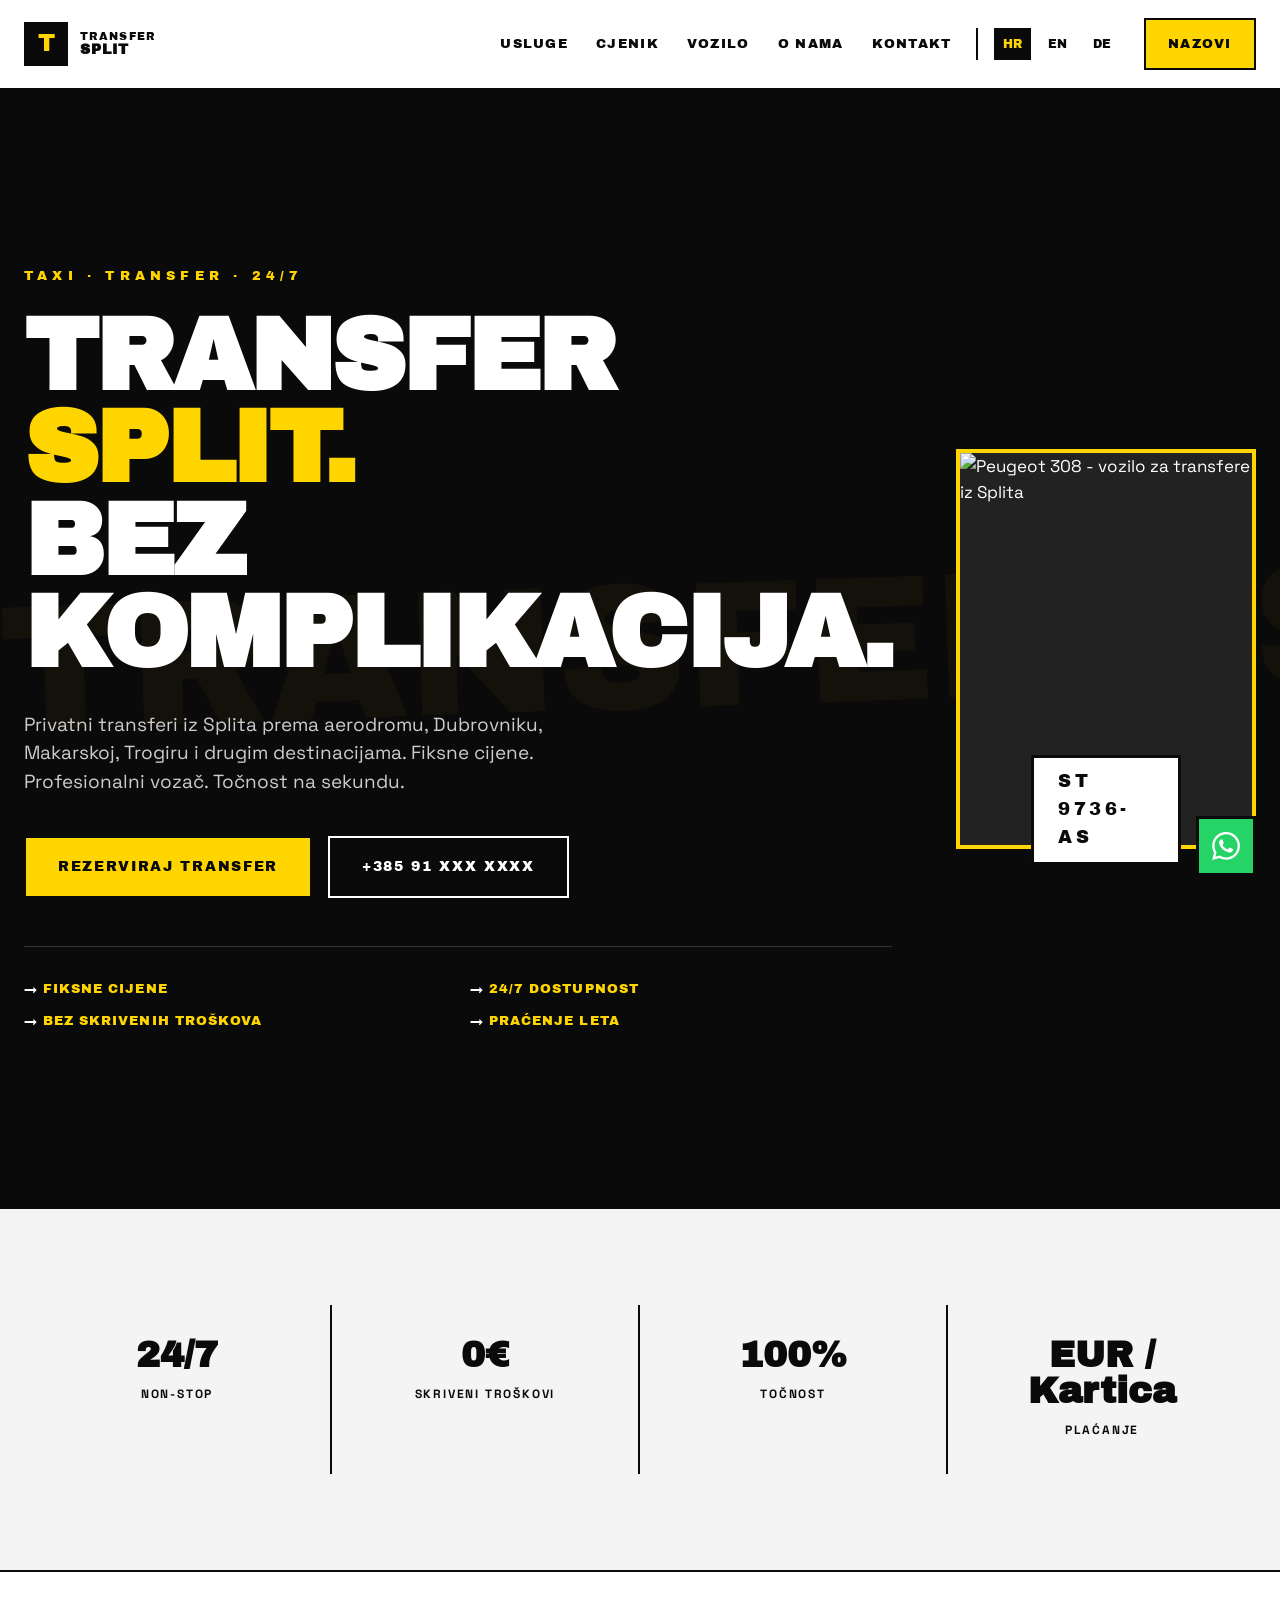
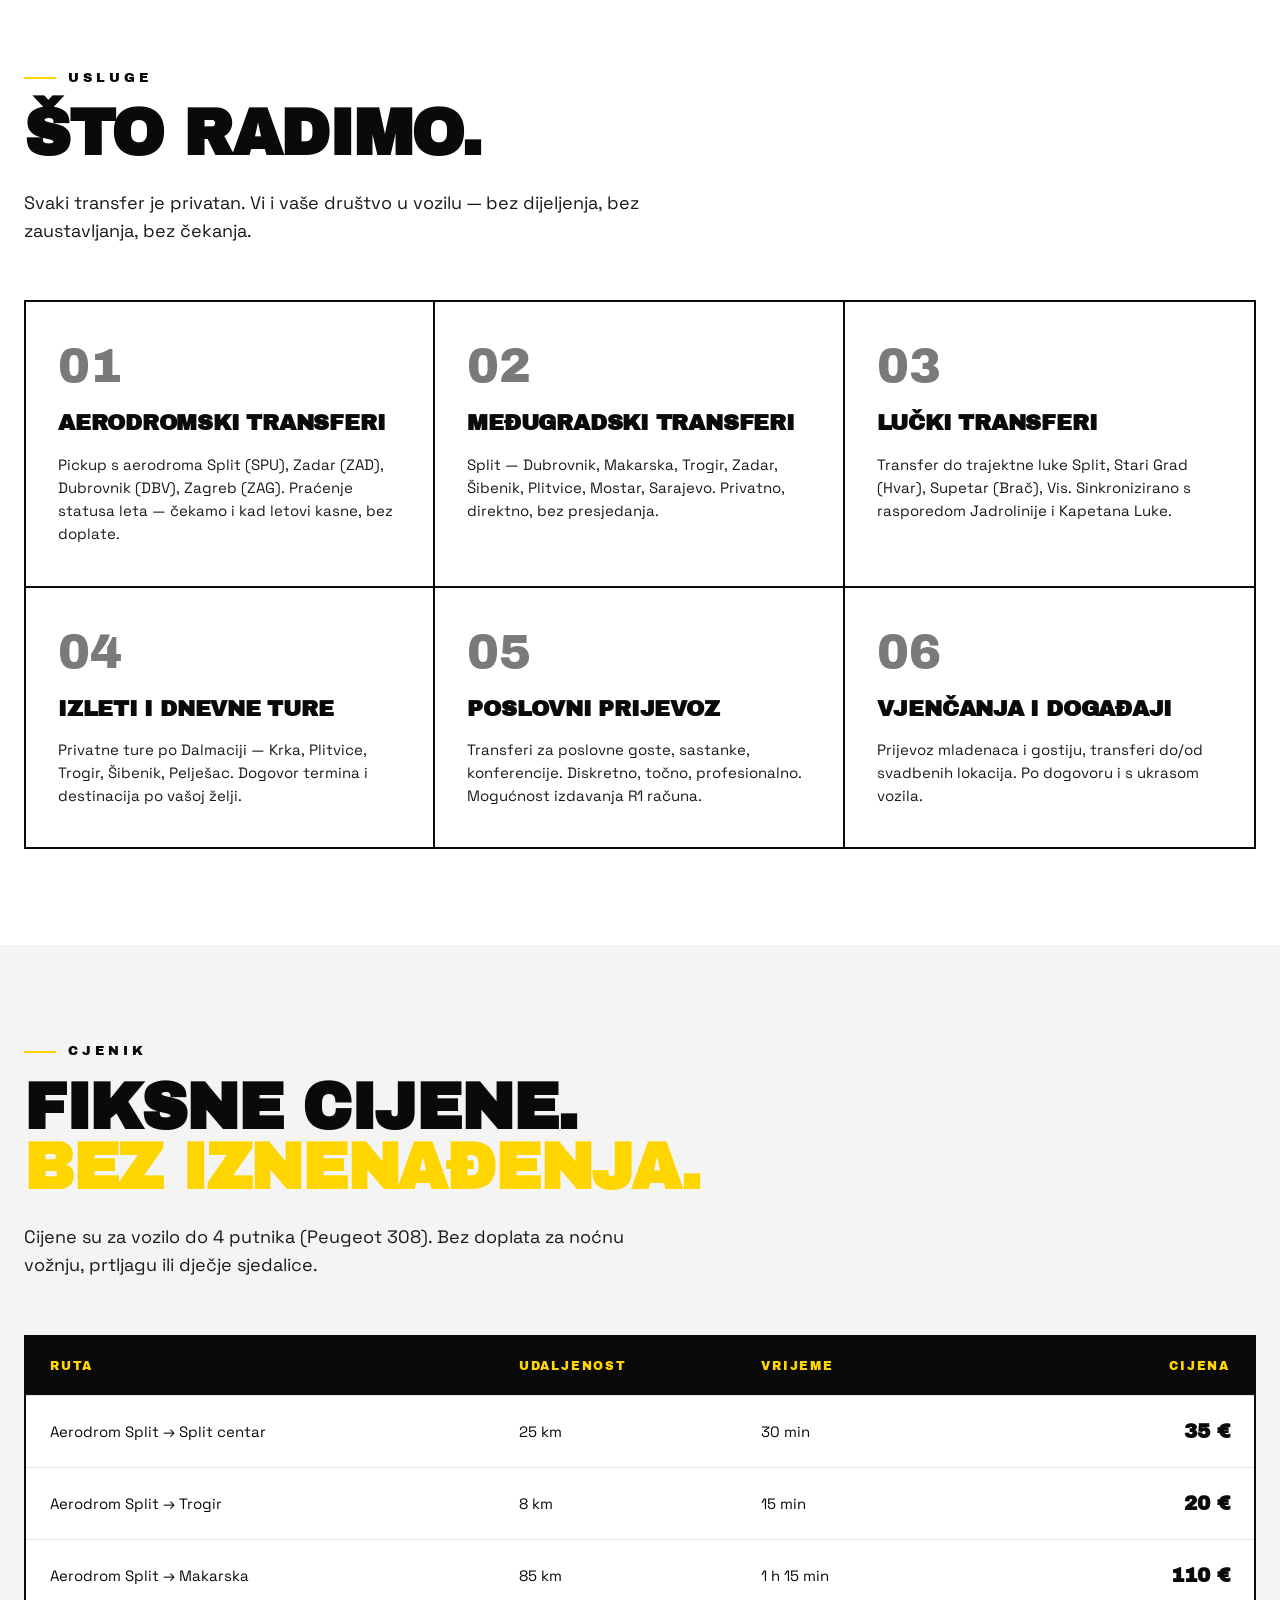
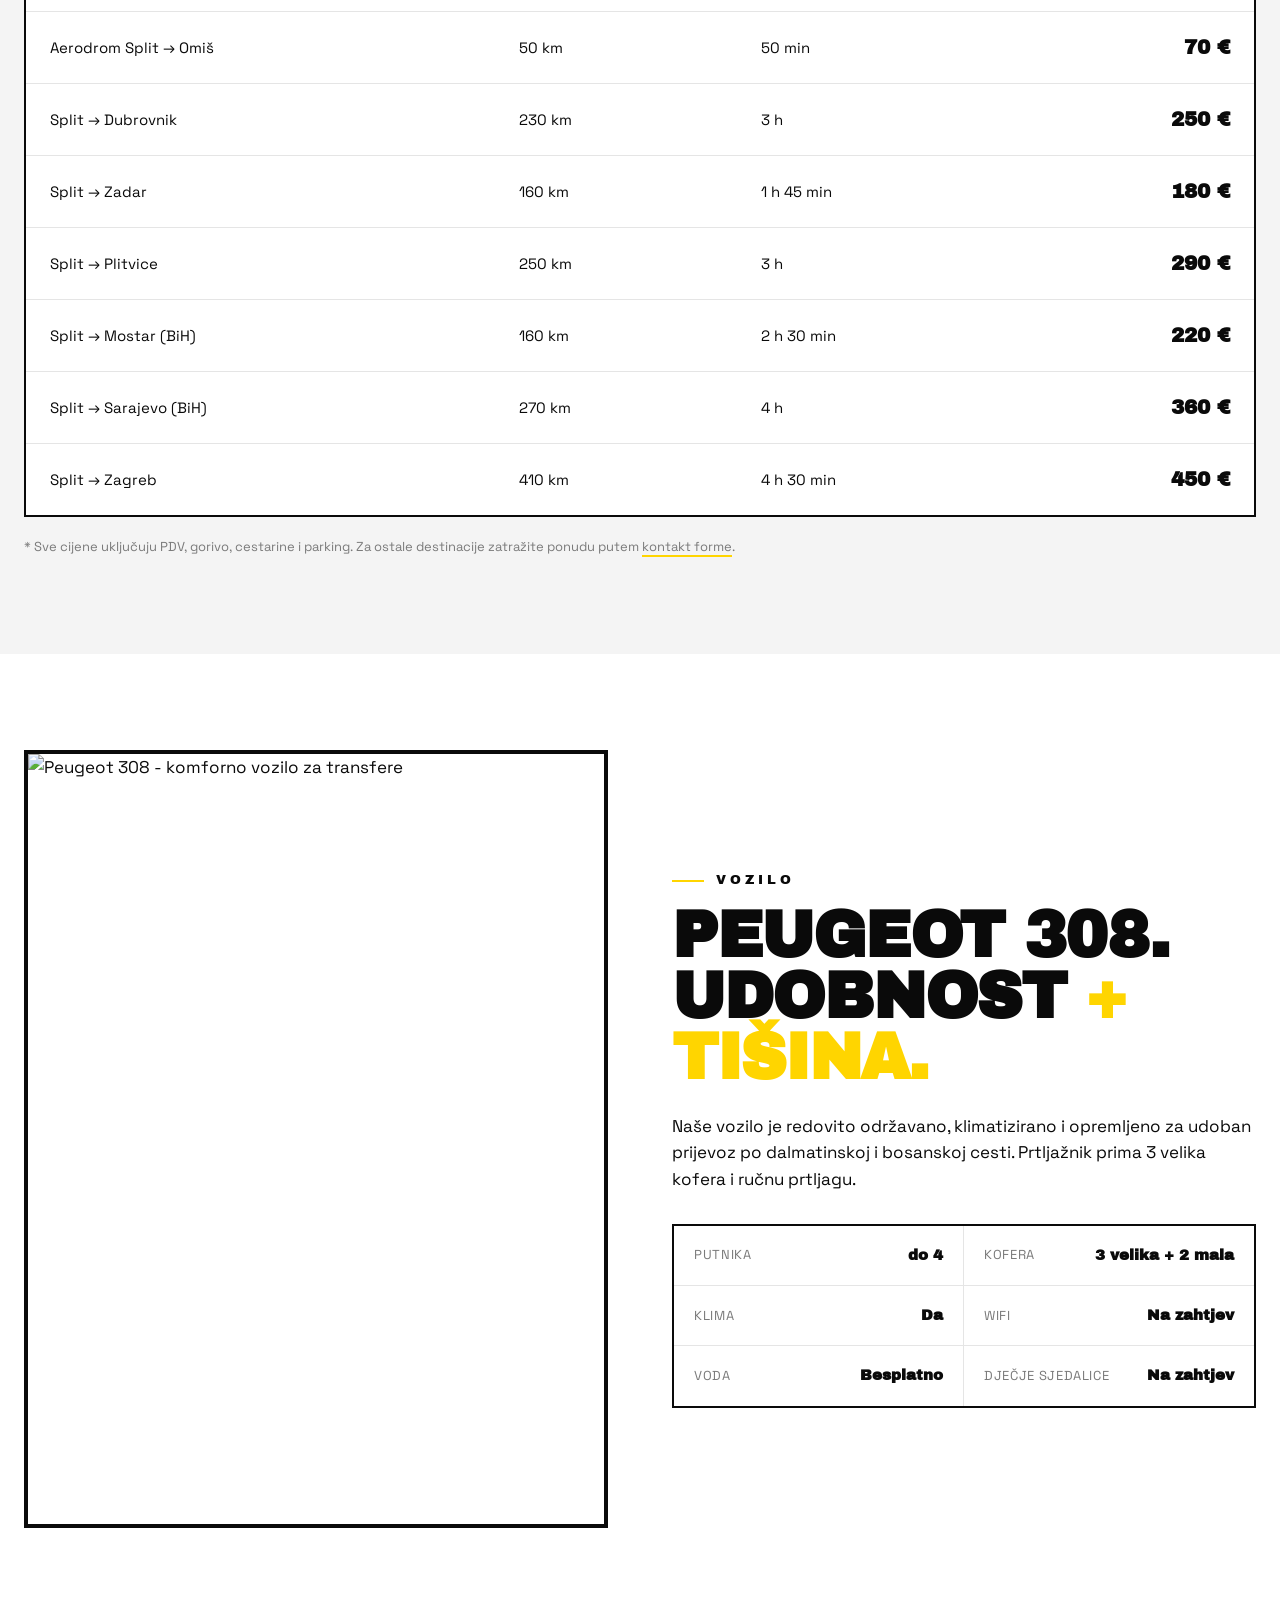
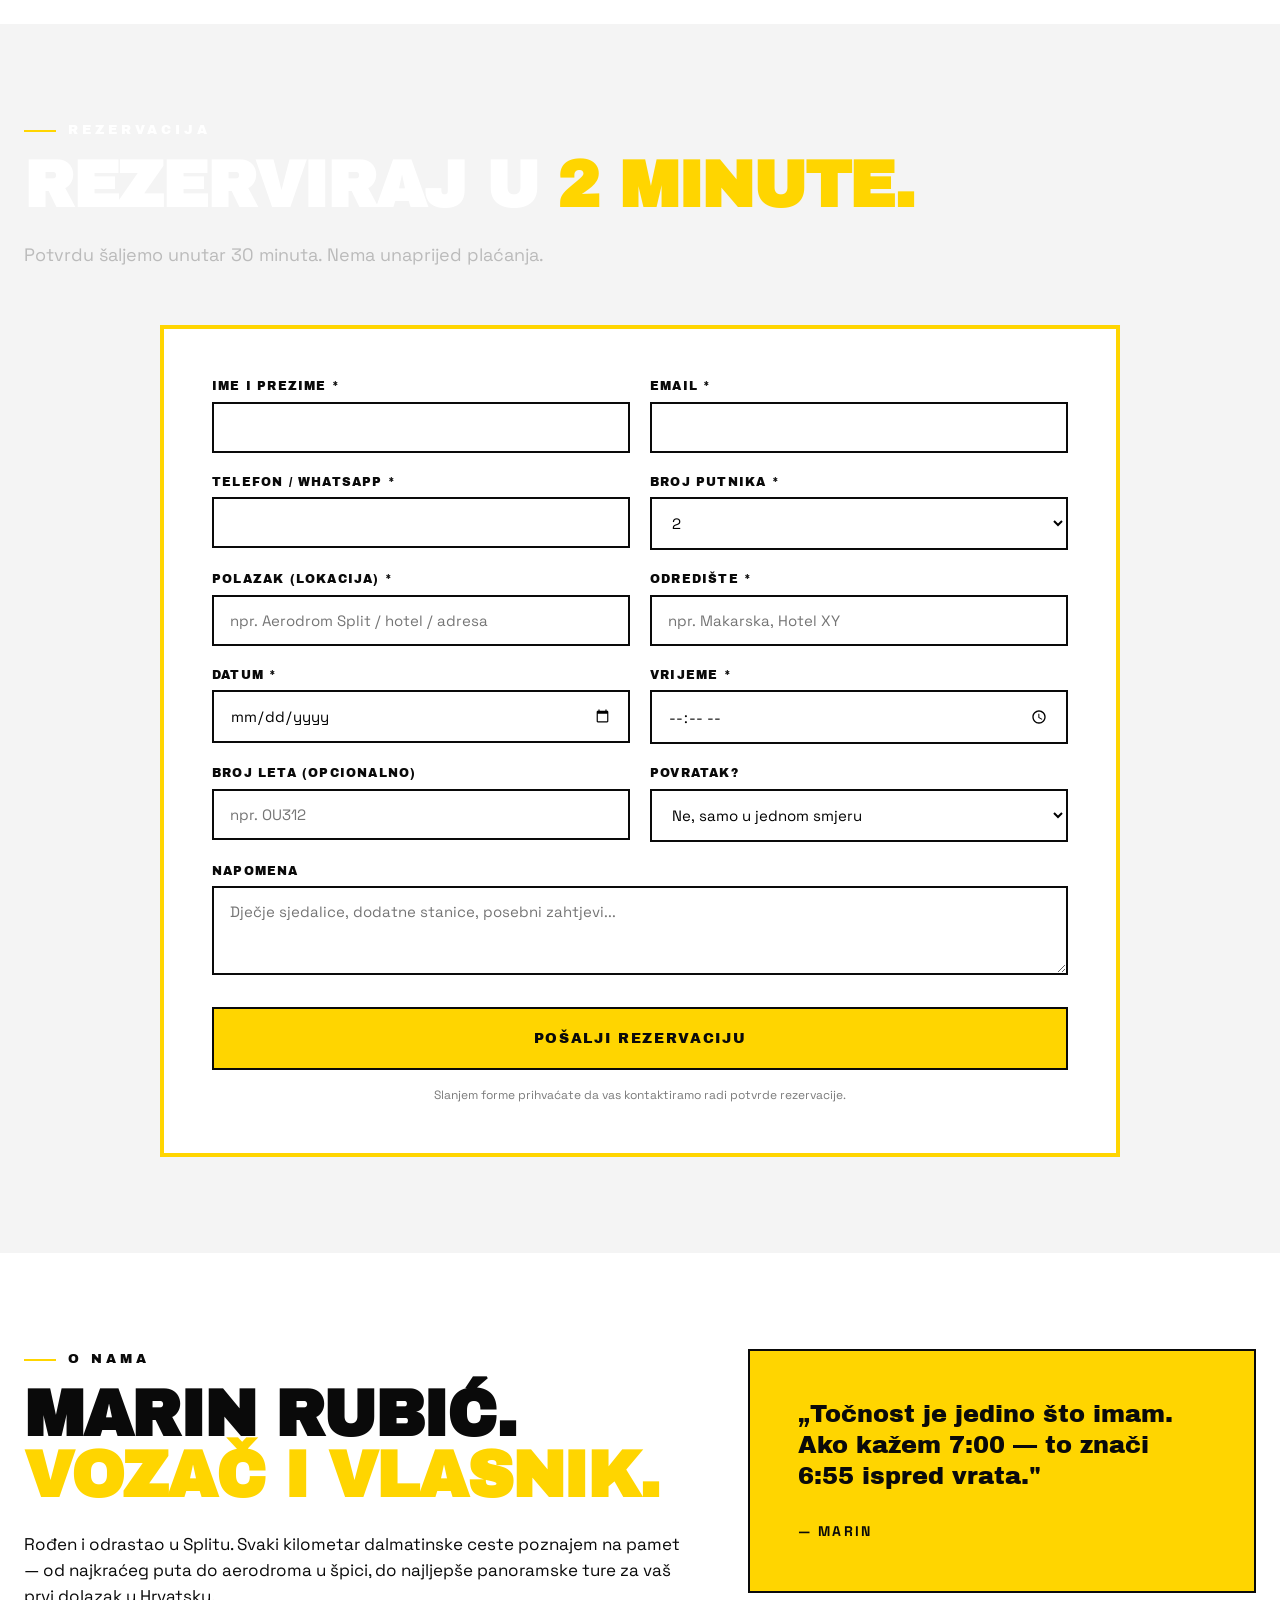
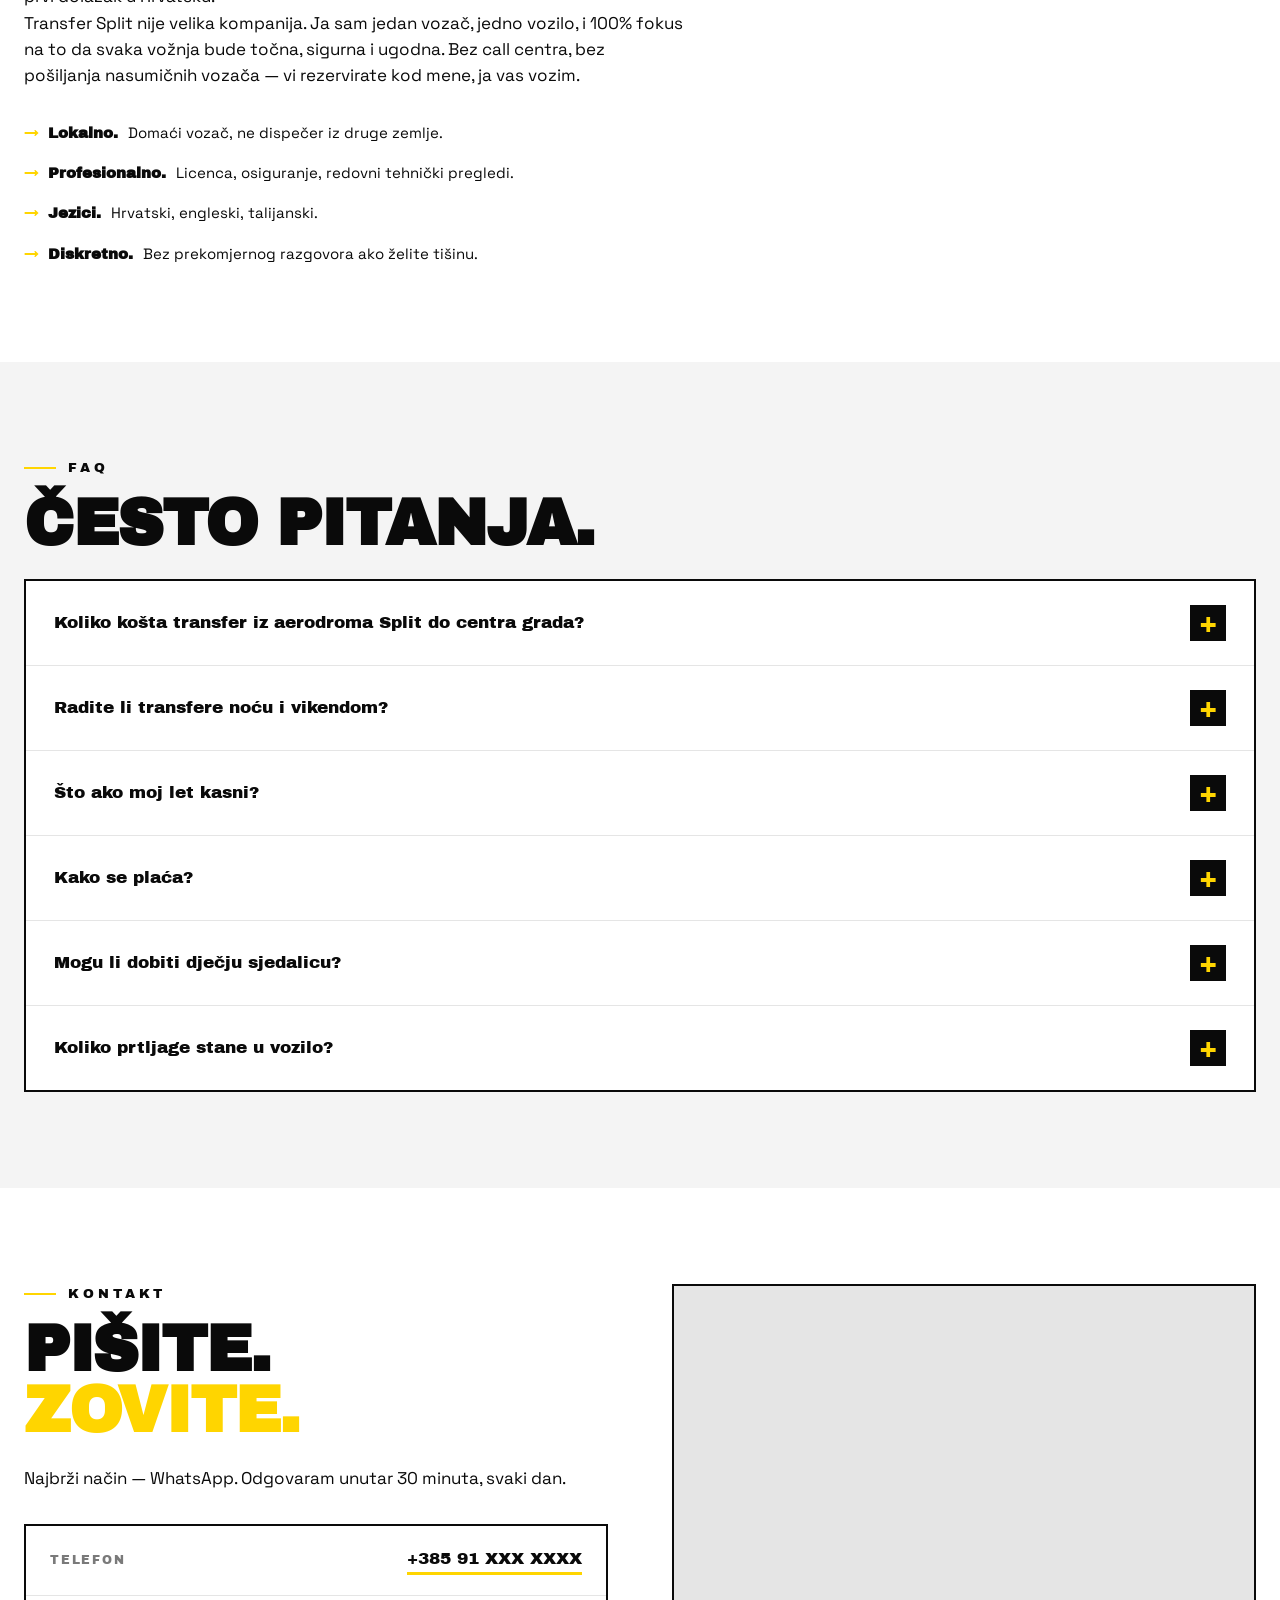
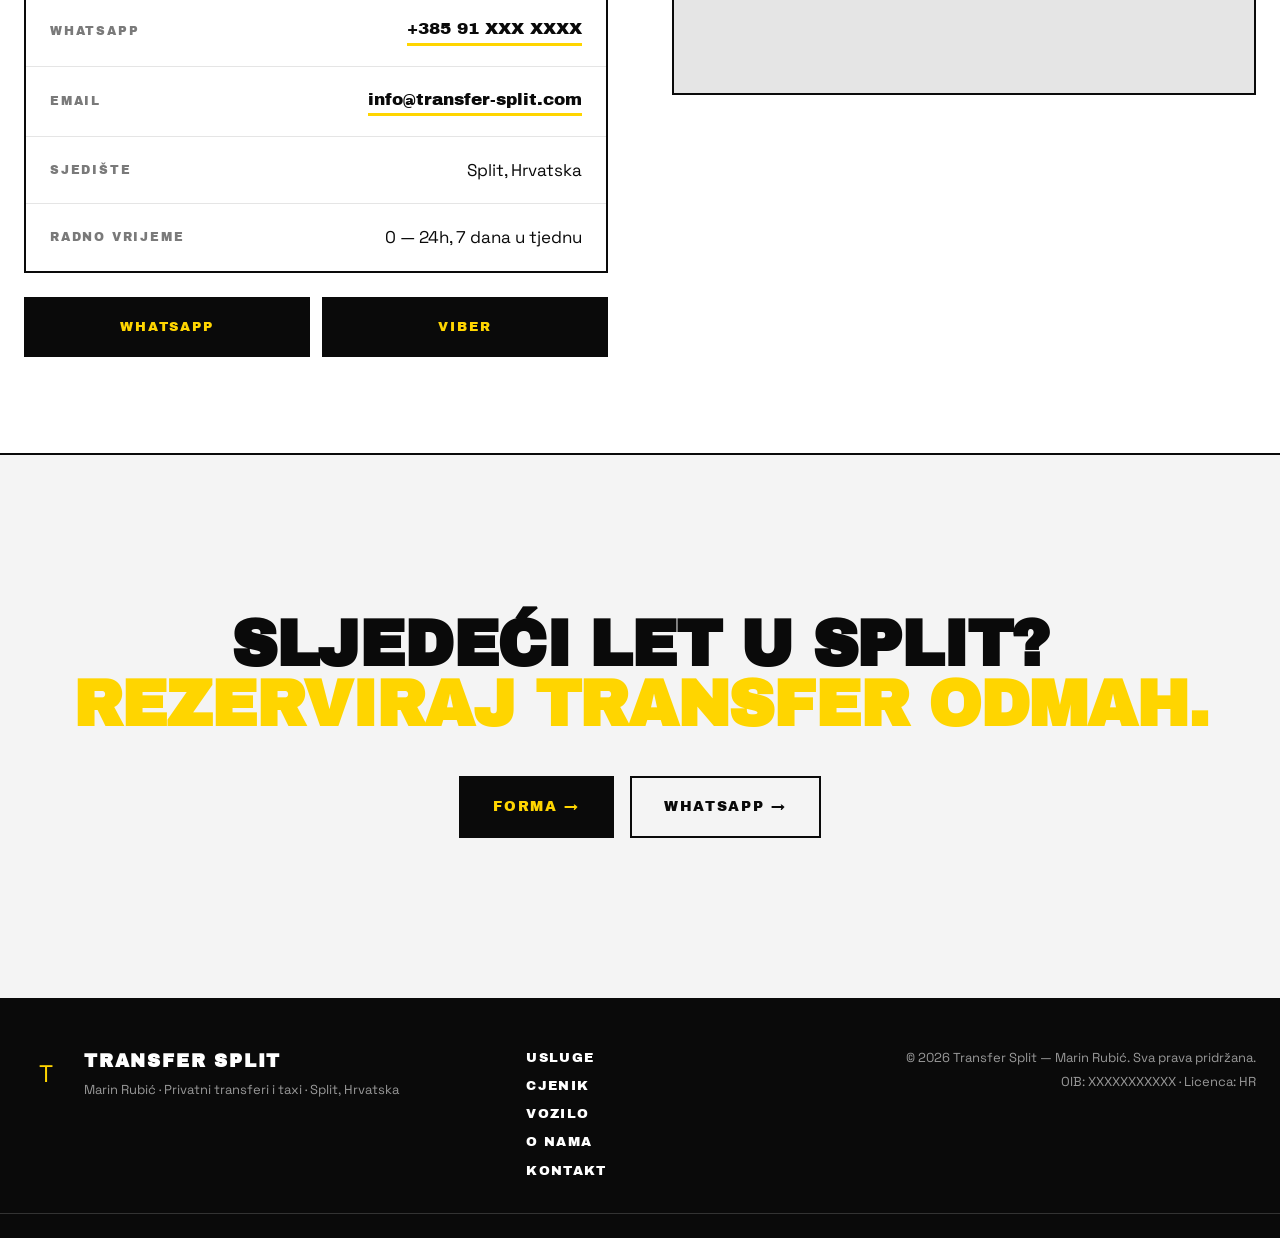
==== index.html @ 1993ffa3 "Initial commit - Transfer Split website (HR/EN/DE)" ====
<!DOCTYPE html>
<html lang="hr">
<head>
<meta charset="UTF-8">
<meta name="viewport" content="width=device-width, initial-scale=1.0">

<title>Transfer Split | Taxi & Privatni Transferi Aerodrom Split — Marin Rubić</title>
<meta name="description" content="Pouzdani privatni transferi i taxi iz Splita. Aerodrom Split, Dubrovnik, Makarska, Trogir, Hvar, Plitvice. Fiksne cijene, profesionalni vozač, 24/7 dostupnost.">
<meta name="keywords" content="transfer split, taxi split, transfer aerodrom split, taxi aerodrom split, privatni transfer split, transfer split dubrovnik, transfer split makarska, transfer split trogir, transfer split hvar, taxi split cijenik">
<meta name="author" content="Marin Rubić">
<meta name="robots" content="index, follow, max-image-preview:large">
<meta name="geo.region" content="HR-17">
<meta name="geo.placename" content="Split">
<meta name="geo.position" content="43.5081;16.4402">
<meta name="ICBM" content="43.5081, 16.4402">

<link rel="canonical" href="https://transfer-split.com/">
<link rel="alternate" hreflang="hr" href="https://transfer-split.com/">
<link rel="alternate" hreflang="en" href="https://transfer-split.com/en.html">
<link rel="alternate" hreflang="de" href="https://transfer-split.com/de.html">
<link rel="alternate" hreflang="x-default" href="https://transfer-split.com/">

<!-- Open Graph -->
<meta property="og:type" content="website">
<meta property="og:locale" content="hr_HR">
<meta property="og:locale:alternate" content="en_US">
<meta property="og:locale:alternate" content="de_DE">
<meta property="og:title" content="Transfer Split | Taxi & Privatni Transferi — Marin Rubić">
<meta property="og:description" content="Pouzdani privatni transferi iz Splita. Aerodrom, Dubrovnik, Makarska, Trogir. Fiksne cijene, 24/7.">
<meta property="og:url" content="https://transfer-split.com/">
<meta property="og:site_name" content="Transfer Split">
<meta property="og:image" content="https://transfer-split.com/assets/img/peugeot-308.jpg">
<meta property="og:image:width" content="1200">
<meta property="og:image:height" content="630">
<meta property="og:image:alt" content="Peugeot 308 - vozilo za transfere Split">

<!-- Twitter -->
<meta name="twitter:card" content="summary_large_image">
<meta name="twitter:title" content="Transfer Split | Taxi & Privatni Transferi">
<meta name="twitter:description" content="Pouzdani privatni transferi iz Splita 24/7. Fiksne cijene.">
<meta name="twitter:image" content="https://transfer-split.com/assets/img/peugeot-308.jpg">

<!-- Favicon -->
<link rel="icon" type="image/svg+xml" href="data:image/svg+xml,%3Csvg xmlns='http://www.w3.org/2000/svg' viewBox='0 0 100 100'%3E%3Crect width='100' height='100' fill='%23000'/%3E%3Ctext x='50' y='68' text-anchor='middle' font-size='60' font-weight='900' fill='%23FFD500' font-family='Arial'%3ET%3C/text%3E%3C/svg%3E">

<!-- Preconnect -->
<link rel="preconnect" href="https://fonts.googleapis.com">
<link rel="preconnect" href="https://fonts.gstatic.com" crossorigin>
<link href="https://fonts.googleapis.com/css2?family=Space+Grotesk:wght@400;500;700&family=Archivo+Black&display=swap" rel="stylesheet">

<link rel="stylesheet" href="assets/css/style.css">

<!-- Structured Data: TaxiService -->
<script type="application/ld+json">
{
  "@context": "https://schema.org",
  "@type": "TaxiService",
  "name": "Transfer Split — Marin Rubić",
  "description": "Privatni transferi i taxi usluge iz Splita prema aerodromu, Dubrovniku, Makarskoj, Trogiru i drugim destinacijama u Dalmaciji.",
  "url": "https://transfer-split.com/",
  "logo": "https://transfer-split.com/assets/img/peugeot-308.jpg",
  "image": "https://transfer-split.com/assets/img/peugeot-308.jpg",
  "telephone": "+385 91 XXX XXXX",
  "email": "info@transfer-split.com",
  "priceRange": "€€",
  "currenciesAccepted": "EUR",
  "paymentAccepted": "Cash, Credit Card, Bank Transfer",
  "areaServed": [
    {"@type":"City","name":"Split"},
    {"@type":"City","name":"Dubrovnik"},
    {"@type":"City","name":"Makarska"},
    {"@type":"City","name":"Trogir"},
    {"@type":"City","name":"Zadar"},
    {"@type":"City","name":"Sibenik"}
  ],
  "address": {
    "@type": "PostalAddress",
    "addressLocality": "Split",
    "addressRegion": "Splitsko-dalmatinska",
    "addressCountry": "HR"
  },
  "geo": {
    "@type": "GeoCoordinates",
    "latitude": 43.5081,
    "longitude": 16.4402
  },
  "openingHoursSpecification": {
    "@type": "OpeningHoursSpecification",
    "dayOfWeek": ["Monday","Tuesday","Wednesday","Thursday","Friday","Saturday","Sunday"],
    "opens": "00:00",
    "closes": "23:59"
  },
  "provider": {
    "@type": "Person",
    "name": "Marin Rubić"
  },
  "aggregateRating": {
    "@type": "AggregateRating",
    "ratingValue": "5.0",
    "reviewCount": "1"
  }
}
</script>

<!-- Structured Data: LocalBusiness -->
<script type="application/ld+json">
{
  "@context": "https://schema.org",
  "@type": "LocalBusiness",
  "@id": "https://transfer-split.com/#business",
  "name": "Transfer Split — Marin Rubić",
  "image": "https://transfer-split.com/assets/img/peugeot-308.jpg",
  "telephone": "+385 91 XXX XXXX",
  "email": "info@transfer-split.com",
  "url": "https://transfer-split.com/",
  "address": {
    "@type": "PostalAddress",
    "addressLocality": "Split",
    "addressCountry": "HR"
  },
  "geo": {
    "@type": "GeoCoordinates",
    "latitude": 43.5081,
    "longitude": 16.4402
  },
  "priceRange": "€€"
}
</script>

<!-- Structured Data: FAQ -->
<script type="application/ld+json">
{
  "@context": "https://schema.org",
  "@type": "FAQPage",
  "mainEntity": [
    {
      "@type": "Question",
      "name": "Koliko košta transfer iz aerodroma Split do centra grada?",
      "acceptedAnswer": {"@type":"Answer","text":"Fiksna cijena transfera od Aerodroma Split do centra Splita iznosi 35 EUR za vozilo do 4 osobe, bez skrivenih troškova."}
    },
    {
      "@type": "Question",
      "name": "Radite li transfere noću i vikendom?",
      "acceptedAnswer": {"@type":"Answer","text":"Da, dostupni smo 24 sata dnevno, 7 dana u tjednu, uključujući noćne letove i praznike, bez doplata."}
    },
    {
      "@type": "Question",
      "name": "Kako rezervirati transfer?",
      "acceptedAnswer": {"@type":"Answer","text":"Rezervaciju možete napraviti putem WhatsApp-a, telefona ili kontakt forme. Potvrdu rezervacije šaljemo unutar 30 minuta."}
    },
    {
      "@type": "Question",
      "name": "Plaća li se unaprijed?",
      "acceptedAnswer": {"@type":"Answer","text":"Ne. Plaćanje je nakon završetka vožnje, u gotovini (EUR) ili karticom."}
    }
  ]
}
</script>
</head>
<body>

<!-- HEADER -->
<header class="header" id="top">
  <div class="container header__inner">
    <a href="/" class="logo" aria-label="Transfer Split početna">
      <span class="logo__mark">T</span>
      <span class="logo__text">TRANSFER<br><strong>SPLIT</strong></span>
    </a>
    <nav class="nav" aria-label="Glavna navigacija">
      <a href="#usluge">Usluge</a>
      <a href="#cjenik">Cjenik</a>
      <a href="#vozilo">Vozilo</a>
      <a href="#o-nama">O nama</a>
      <a href="#kontakt">Kontakt</a>
    </nav>
    <div class="lang">
      <a href="/" class="lang__current" aria-current="page">HR</a>
      <a href="en.html">EN</a>
      <a href="de.html">DE</a>
    </div>
    <a href="tel:+385911234567" class="btn btn--call" aria-label="Nazovi odmah">
      <span>NAZOVI</span>
    </a>
    <button class="burger" aria-label="Otvori meni" aria-expanded="false">
      <span></span><span></span><span></span>
    </button>
  </div>
</header>

<!-- HERO -->
<section class="hero">
  <div class="container hero__inner">
    <div class="hero__text">
      <p class="hero__eyebrow">TAXI · TRANSFER · 24/7</p>
      <h1 class="hero__title">
        TRANSFER<br>
        <span class="accent">SPLIT.</span><br>
        BEZ KOMPLIKACIJA.
      </h1>
      <p class="hero__lede">
        Privatni transferi iz Splita prema aerodromu, Dubrovniku, Makarskoj, Trogiru i drugim destinacijama. Fiksne cijene. Profesionalni vozač. Točnost na sekundu.
      </p>
      <div class="hero__cta">
        <a href="#rezervacija" class="btn btn--primary">REZERVIRAJ TRANSFER</a>
        <a href="tel:+385911234567" class="btn btn--ghost">+385 91 XXX XXXX</a>
      </div>
      <ul class="hero__bullets">
        <li>FIKSNE CIJENE</li>
        <li>24/7 DOSTUPNOST</li>
        <li>BEZ SKRIVENIH TROŠKOVA</li>
        <li>PRAĆENJE LETA</li>
      </ul>
    </div>
    <div class="hero__img">
      <img src="assets/img/peugeot-308.jpg" alt="Peugeot 308 - vozilo za transfere iz Splita" width="800" height="1066" loading="eager" fetchpriority="high">
      <div class="hero__plate">ST 9736-AS</div>
    </div>
  </div>
</section>

<!-- TRUST STRIP -->
<section class="strip">
  <div class="container strip__inner">
    <div class="strip__item"><strong>24/7</strong><span>Non-stop</span></div>
    <div class="strip__item"><strong>0€</strong><span>Skriveni troškovi</span></div>
    <div class="strip__item"><strong>100%</strong><span>Točnost</span></div>
    <div class="strip__item"><strong>EUR / Kartica</strong><span>Plaćanje</span></div>
  </div>
</section>

<!-- USLUGE -->
<section class="services" id="usluge">
  <div class="container">
    <p class="eyebrow">USLUGE</p>
    <h2 class="section__title">ŠTO RADIMO.</h2>
    <p class="section__lede">Svaki transfer je privatan. Vi i vaše društvo u vozilu — bez dijeljenja, bez zaustavljanja, bez čekanja.</p>

    <div class="services__grid">
      <article class="service">
        <div class="service__num">01</div>
        <h3>Aerodromski transferi</h3>
        <p>Pickup s aerodroma Split (SPU), Zadar (ZAD), Dubrovnik (DBV), Zagreb (ZAG). Praćenje statusa leta — čekamo i kad letovi kasne, bez doplate.</p>
      </article>
      <article class="service">
        <div class="service__num">02</div>
        <h3>Međugradski transferi</h3>
        <p>Split — Dubrovnik, Makarska, Trogir, Zadar, Šibenik, Plitvice, Mostar, Sarajevo. Privatno, direktno, bez presjedanja.</p>
      </article>
      <article class="service">
        <div class="service__num">03</div>
        <h3>Lučki transferi</h3>
        <p>Transfer do trajektne luke Split, Stari Grad (Hvar), Supetar (Brač), Vis. Sinkronizirano s rasporedom Jadrolinije i Kapetana Luke.</p>
      </article>
      <article class="service">
        <div class="service__num">04</div>
        <h3>Izleti i dnevne ture</h3>
        <p>Privatne ture po Dalmaciji — Krka, Plitvice, Trogir, Šibenik, Pelješac. Dogovor termina i destinacija po vašoj želji.</p>
      </article>
      <article class="service">
        <div class="service__num">05</div>
        <h3>Poslovni prijevoz</h3>
        <p>Transferi za poslovne goste, sastanke, konferencije. Diskretno, točno, profesionalno. Mogućnost izdavanja R1 računa.</p>
      </article>
      <article class="service">
        <div class="service__num">06</div>
        <h3>Vjenčanja i događaji</h3>
        <p>Prijevoz mladenaca i gostiju, transferi do/od svadbenih lokacija. Po dogovoru i s ukrasom vozila.</p>
      </article>
    </div>
  </div>
</section>

<!-- CJENIK -->
<section class="pricing" id="cjenik">
  <div class="container">
    <p class="eyebrow">CJENIK</p>
    <h2 class="section__title">FIKSNE CIJENE.<br><span class="accent">BEZ IZNENAĐENJA.</span></h2>
    <p class="section__lede">Cijene su za vozilo do 4 putnika (Peugeot 308). Bez doplata za noćnu vožnju, prtljagu ili dječje sjedalice.</p>

    <div class="pricing__table">
      <div class="pricing__row pricing__row--head">
        <div>RUTA</div><div>UDALJENOST</div><div>VRIJEME</div><div class="ta-right">CIJENA</div>
      </div>
      <div class="pricing__row"><div>Aerodrom Split → Split centar</div><div>25 km</div><div>30 min</div><div class="ta-right"><strong>35 €</strong></div></div>
      <div class="pricing__row"><div>Aerodrom Split → Trogir</div><div>8 km</div><div>15 min</div><div class="ta-right"><strong>20 €</strong></div></div>
      <div class="pricing__row"><div>Aerodrom Split → Makarska</div><div>85 km</div><div>1 h 15 min</div><div class="ta-right"><strong>110 €</strong></div></div>
      <div class="pricing__row"><div>Aerodrom Split → Omiš</div><div>50 km</div><div>50 min</div><div class="ta-right"><strong>70 €</strong></div></div>
      <div class="pricing__row"><div>Split → Dubrovnik</div><div>230 km</div><div>3 h</div><div class="ta-right"><strong>250 €</strong></div></div>
      <div class="pricing__row"><div>Split → Zadar</div><div>160 km</div><div>1 h 45 min</div><div class="ta-right"><strong>180 €</strong></div></div>
      <div class="pricing__row"><div>Split → Plitvice</div><div>250 km</div><div>3 h</div><div class="ta-right"><strong>290 €</strong></div></div>
      <div class="pricing__row"><div>Split → Mostar (BiH)</div><div>160 km</div><div>2 h 30 min</div><div class="ta-right"><strong>220 €</strong></div></div>
      <div class="pricing__row"><div>Split → Sarajevo (BiH)</div><div>270 km</div><div>4 h</div><div class="ta-right"><strong>360 €</strong></div></div>
      <div class="pricing__row"><div>Split → Zagreb</div><div>410 km</div><div>4 h 30 min</div><div class="ta-right"><strong>450 €</strong></div></div>
    </div>
    <p class="pricing__note">* Sve cijene uključuju PDV, gorivo, cestarine i parking. Za ostale destinacije zatražite ponudu putem <a href="#kontakt">kontakt forme</a>.</p>
  </div>
</section>

<!-- VOZILO -->
<section class="fleet" id="vozilo">
  <div class="container fleet__inner">
    <div class="fleet__img">
      <img src="assets/img/peugeot-308.jpg" alt="Peugeot 308 - komforno vozilo za transfere" width="800" height="1066" loading="lazy">
    </div>
    <div class="fleet__text">
      <p class="eyebrow">VOZILO</p>
      <h2 class="section__title">PEUGEOT 308.<br>UDOBNOST <span class="accent">+ TIŠINA.</span></h2>
      <p>Naše vozilo je redovito održavano, klimatizirano i opremljeno za udoban prijevoz po dalmatinskoj i bosanskoj cesti. Prtljažnik prima 3 velika kofera i ručnu prtljagu.</p>
      <ul class="fleet__specs">
        <li><span>Putnika</span><strong>do 4</strong></li>
        <li><span>Kofera</span><strong>3 velika + 2 mala</strong></li>
        <li><span>Klima</span><strong>Da</strong></li>
        <li><span>WiFi</span><strong>Na zahtjev</strong></li>
        <li><span>Voda</span><strong>Besplatno</strong></li>
        <li><span>Dječje sjedalice</span><strong>Na zahtjev</strong></li>
      </ul>
    </div>
  </div>
</section>

<!-- REZERVACIJA -->
<section class="booking" id="rezervacija">
  <div class="container">
    <p class="eyebrow">REZERVACIJA</p>
    <h2 class="section__title">REZERVIRAJ U <span class="accent">2 MINUTE.</span></h2>
    <p class="section__lede">Potvrdu šaljemo unutar 30 minuta. Nema unaprijed plaćanja.</p>

    <form class="form" action="https://formsubmit.co/info@transfer-split.com" method="POST" autocomplete="on">
      <input type="hidden" name="_subject" value="Nova rezervacija - Transfer Split">
      <input type="hidden" name="_captcha" value="false">
      <input type="hidden" name="_template" value="table">

      <div class="form__grid">
        <label class="form__field">
          <span>Ime i prezime *</span>
          <input type="text" name="name" required>
        </label>
        <label class="form__field">
          <span>Email *</span>
          <input type="email" name="email" required>
        </label>
        <label class="form__field">
          <span>Telefon / WhatsApp *</span>
          <input type="tel" name="phone" required>
        </label>
        <label class="form__field">
          <span>Broj putnika *</span>
          <select name="passengers" required>
            <option value="1">1</option>
            <option value="2" selected>2</option>
            <option value="3">3</option>
            <option value="4">4</option>
          </select>
        </label>
        <label class="form__field">
          <span>Polazak (lokacija) *</span>
          <input type="text" name="pickup" placeholder="npr. Aerodrom Split / hotel / adresa" required>
        </label>
        <label class="form__field">
          <span>Odredište *</span>
          <input type="text" name="dropoff" placeholder="npr. Makarska, Hotel XY" required>
        </label>
        <label class="form__field">
          <span>Datum *</span>
          <input type="date" name="date" required>
        </label>
        <label class="form__field">
          <span>Vrijeme *</span>
          <input type="time" name="time" required>
        </label>
        <label class="form__field">
          <span>Broj leta (opcionalno)</span>
          <input type="text" name="flight" placeholder="npr. OU312">
        </label>
        <label class="form__field">
          <span>Povratak?</span>
          <select name="return">
            <option value="ne">Ne, samo u jednom smjeru</option>
            <option value="da">Da, treba i povratak</option>
          </select>
        </label>
        <label class="form__field form__field--full">
          <span>Napomena</span>
          <textarea name="notes" rows="3" placeholder="Dječje sjedalice, dodatne stanice, posebni zahtjevi..."></textarea>
        </label>
      </div>
      <button type="submit" class="btn btn--primary btn--block">POŠALJI REZERVACIJU</button>
      <p class="form__legal">Slanjem forme prihvaćate da vas kontaktiramo radi potvrde rezervacije.</p>
    </form>
  </div>
</section>

<!-- O NAMA -->
<section class="about" id="o-nama">
  <div class="container about__inner">
    <div class="about__text">
      <p class="eyebrow">O NAMA</p>
      <h2 class="section__title">MARIN RUBIĆ.<br><span class="accent">VOZAČ I VLASNIK.</span></h2>
      <p>Rođen i odrastao u Splitu. Svaki kilometar dalmatinske ceste poznajem na pamet — od najkraćeg puta do aerodroma u špici, do najljepše panoramske ture za vaš prvi dolazak u Hrvatsku.</p>
      <p>Transfer Split nije velika kompanija. Ja sam jedan vozač, jedno vozilo, i 100% fokus na to da svaka vožnja bude točna, sigurna i ugodna. Bez call centra, bez pošiljanja nasumičnih vozača — vi rezervirate kod mene, ja vas vozim.</p>
      <ul class="about__points">
        <li><strong>Lokalno.</strong> Domaći vozač, ne dispečer iz druge zemlje.</li>
        <li><strong>Profesionalno.</strong> Licenca, osiguranje, redovni tehnički pregledi.</li>
        <li><strong>Jezici.</strong> Hrvatski, engleski, talijanski.</li>
        <li><strong>Diskretno.</strong> Bez prekomjernog razgovora ako želite tišinu.</li>
      </ul>
    </div>
    <div class="about__highlight">
      <div class="quote">
        <p>„Točnost je jedino što imam. Ako kažem 7:00 — to znači 6:55 ispred vrata."</p>
        <span>— Marin</span>
      </div>
    </div>
  </div>
</section>

<!-- FAQ -->
<section class="faq">
  <div class="container">
    <p class="eyebrow">FAQ</p>
    <h2 class="section__title">ČESTO PITANJA.</h2>
    <div class="faq__list">
      <details class="faq__item">
        <summary>Koliko košta transfer iz aerodroma Split do centra grada?</summary>
        <p>Fiksna cijena transfera od Aerodroma Split do centra Splita iznosi 35 EUR za vozilo do 4 osobe, bez skrivenih troškova. Cijena uključuje gorivo, cestarine, parking i PDV.</p>
      </details>
      <details class="faq__item">
        <summary>Radite li transfere noću i vikendom?</summary>
        <p>Da, dostupni smo 24 sata dnevno, 7 dana u tjednu, uključujući noćne letove, vikende i praznike. Nema doplata za noćne sate.</p>
      </details>
      <details class="faq__item">
        <summary>Što ako moj let kasni?</summary>
        <p>Pratimo status vašeg leta u realnom vremenu. Ako let kasni — čekamo bez doplate. Ako se let otkaže, samo nas obavijestite i prebacit ćemo termin.</p>
      </details>
      <details class="faq__item">
        <summary>Kako se plaća?</summary>
        <p>Plaćanje je nakon završetka vožnje. Prihvaćamo gotovinu (EUR) ili karticu. Za poslovne klijente moguće je plaćanje preko računa (R1).</p>
      </details>
      <details class="faq__item">
        <summary>Mogu li dobiti dječju sjedalicu?</summary>
        <p>Da, dječje sjedalice (booster i sjedalica za bebu) dostupne su na zahtjev, besplatno. Navedite uzrast djeteta prilikom rezervacije.</p>
      </details>
      <details class="faq__item">
        <summary>Koliko prtljage stane u vozilo?</summary>
        <p>U Peugeot 308 stane 3 velika kofera + 2 manje torbe za 4 putnika. Ako imate više prtljage ili posebne stvari (bicikli, surf), javite unaprijed.</p>
      </details>
    </div>
  </div>
</section>

<!-- KONTAKT -->
<section class="contact" id="kontakt">
  <div class="container contact__inner">
    <div>
      <p class="eyebrow">KONTAKT</p>
      <h2 class="section__title">PIŠITE.<br><span class="accent">ZOVITE.</span></h2>
      <p>Najbrži način — WhatsApp. Odgovaram unutar 30 minuta, svaki dan.</p>

      <ul class="contact__list">
        <li>
          <span>Telefon</span>
          <a href="tel:+385911234567">+385 91 XXX XXXX</a>
        </li>
        <li>
          <span>WhatsApp</span>
          <a href="https://wa.me/385911234567" target="_blank" rel="noopener">+385 91 XXX XXXX</a>
        </li>
        <li>
          <span>Email</span>
          <a href="mailto:info@transfer-split.com">info@transfer-split.com</a>
        </li>
        <li>
          <span>Sjedište</span>
          <span>Split, Hrvatska</span>
        </li>
        <li>
          <span>Radno vrijeme</span>
          <span>0 — 24h, 7 dana u tjednu</span>
        </li>
      </ul>

      <div class="contact__social">
        <a href="https://wa.me/385911234567" target="_blank" rel="noopener" aria-label="WhatsApp">WHATSAPP</a>
        <a href="viber://chat?number=%2B385911234567" aria-label="Viber">VIBER</a>
      </div>
    </div>
    <div class="contact__map">
      <iframe
        src="https://www.openstreetmap.org/export/embed.html?bbox=16.380%2C43.490%2C16.510%2C43.530&layer=mapnik&marker=43.5081%2C16.4402"
        loading="lazy"
        title="Lokacija Split"
        style="border:0;width:100%;height:100%;min-height:400px"></iframe>
    </div>
  </div>
</section>

<!-- CTA FINAL -->
<section class="cta-final">
  <div class="container cta-final__inner">
    <h2>SLJEDEĆI LET U SPLIT?<br><span class="accent">REZERVIRAJ TRANSFER ODMAH.</span></h2>
    <div class="cta-final__btns">
      <a href="#rezervacija" class="btn btn--primary">FORMA →</a>
      <a href="https://wa.me/385911234567" class="btn btn--ghost" target="_blank" rel="noopener">WHATSAPP →</a>
    </div>
  </div>
</section>

<!-- FOOTER -->
<footer class="footer">
  <div class="container footer__inner">
    <div class="footer__brand">
      <span class="logo__mark">T</span>
      <div>
        <strong>TRANSFER SPLIT</strong>
        <p>Marin Rubić · Privatni transferi i taxi · Split, Hrvatska</p>
      </div>
    </div>
    <nav class="footer__nav" aria-label="Footer">
      <a href="#usluge">Usluge</a>
      <a href="#cjenik">Cjenik</a>
      <a href="#vozilo">Vozilo</a>
      <a href="#o-nama">O nama</a>
      <a href="#kontakt">Kontakt</a>
    </nav>
    <div class="footer__legal">
      <p>© <span id="year">2026</span> Transfer Split — Marin Rubić. Sva prava pridržana.</p>
      <p>OIB: XXXXXXXXXXX · Licenca: HR</p>
    </div>
  </div>
</footer>

<a href="https://wa.me/385911234567" class="fab" target="_blank" rel="noopener" aria-label="Kontakt na WhatsApp">
  <svg width="28" height="28" viewBox="0 0 24 24" fill="currentColor" aria-hidden="true"><path d="M17.472 14.382c-.297-.149-1.758-.867-2.03-.967-.273-.099-.471-.148-.67.15-.197.297-.767.966-.94 1.164-.173.199-.347.223-.644.075-.297-.15-1.255-.463-2.39-1.475-.883-.788-1.48-1.761-1.653-2.059-.173-.297-.018-.458.13-.606.134-.133.298-.347.446-.52.149-.174.198-.298.298-.497.099-.198.05-.371-.025-.52-.075-.149-.669-1.612-.916-2.207-.242-.579-.487-.5-.669-.51-.173-.008-.371-.01-.57-.01-.198 0-.52.074-.792.372-.272.297-1.04 1.016-1.04 2.479 0 1.462 1.065 2.875 1.213 3.074.149.198 2.096 3.2 5.077 4.487.709.306 1.262.489 1.694.625.712.227 1.36.195 1.871.118.571-.085 1.758-.719 2.006-1.413.248-.694.248-1.289.173-1.413-.074-.124-.272-.198-.57-.347m-5.421 7.403h-.004a9.87 9.87 0 01-5.031-1.378l-.361-.214-3.741.982.998-3.648-.235-.374a9.86 9.86 0 01-1.51-5.26c.001-5.45 4.436-9.884 9.888-9.884 2.64 0 5.122 1.03 6.988 2.898a9.825 9.825 0 012.893 6.994c-.003 5.45-4.437 9.884-9.885 9.884m8.413-18.297A11.815 11.815 0 0012.05 0C5.495 0 .16 5.335.157 11.892c0 2.096.547 4.142 1.588 5.945L.057 24l6.305-1.654a11.882 11.882 0 005.683 1.448h.005c6.554 0 11.89-5.335 11.893-11.893a11.821 11.821 0 00-3.48-8.413"/></svg>
</a>

<script src="assets/js/main.js" defer></script>
</body>
</html>
---- assets/css/style.css ----
/* =========================================================
   TRANSFER SPLIT — Brutalist style
   ========================================================= */

:root{
  --black:#0A0A0A;
  --white:#FFFFFF;
  --yellow:#FFD500;   /* taxi yellow */
  --gray-100:#F4F4F4;
  --gray-200:#E5E5E5;
  --gray-500:#7A7A7A;
  --gray-800:#1A1A1A;
  --border:2px solid var(--black);
  --container:1280px;
  --transition:200ms cubic-bezier(.4,0,.2,1);
}

*,*::before,*::after{box-sizing:border-box;margin:0;padding:0}
html{scroll-behavior:smooth;-webkit-text-size-adjust:100%}
body{
  font-family:'Space Grotesk',system-ui,-apple-system,sans-serif;
  font-size:17px;
  line-height:1.55;
  color:var(--black);
  background:var(--white);
  overflow-x:hidden;
}
img{max-width:100%;height:auto;display:block}
a{color:inherit;text-decoration:none}
button{font-family:inherit;cursor:pointer;border:none;background:none}
ul{list-style:none}

.container{
  max-width:var(--container);
  margin:0 auto;
  padding:0 24px;
}

.accent{color:var(--yellow)}
.ta-right{text-align:right}

/* TYPOGRAPHY */
.eyebrow{
  font-family:'Archivo Black',sans-serif;
  font-size:13px;
  letter-spacing:.3em;
  text-transform:uppercase;
  margin-bottom:16px;
  color:var(--black);
}
.eyebrow::before{content:"";display:inline-block;width:32px;height:2px;background:var(--yellow);vertical-align:middle;margin-right:12px}

.section__title{
  font-family:'Archivo Black',sans-serif;
  font-size:clamp(36px,5vw,72px);
  line-height:.95;
  letter-spacing:-.02em;
  text-transform:uppercase;
  margin-bottom:24px;
}
.section__lede{
  font-size:18px;
  max-width:640px;
  margin-bottom:56px;
  color:var(--gray-800);
}

/* BUTTONS */
.btn{
  display:inline-flex;
  align-items:center;
  justify-content:center;
  padding:18px 32px;
  font-family:'Archivo Black',sans-serif;
  font-size:14px;
  letter-spacing:.12em;
  text-transform:uppercase;
  border:var(--border);
  transition:transform var(--transition),background var(--transition),color var(--transition);
}
.btn--primary{background:var(--yellow);color:var(--black)}
.btn--primary:hover{background:var(--black);color:var(--yellow);transform:translate(-2px,-2px);box-shadow:6px 6px 0 var(--yellow)}
.btn--ghost{background:transparent;color:var(--black)}
.btn--ghost:hover{background:var(--black);color:var(--white);transform:translate(-2px,-2px);box-shadow:6px 6px 0 var(--yellow)}
.btn--block{display:flex;width:100%;padding:22px}
.btn--call{
  background:var(--yellow);color:var(--black);
  padding:14px 22px;font-size:13px;
}
.btn--call:hover{background:var(--black);color:var(--yellow)}

/* HEADER */
.header{
  position:sticky;top:0;z-index:100;
  background:var(--white);
  border-bottom:var(--border);
}
.header__inner{
  display:flex;align-items:center;gap:24px;
  padding-top:18px;padding-bottom:18px;
}
.logo{display:flex;align-items:center;gap:12px;font-family:'Archivo Black',sans-serif}
.logo__mark{
  display:inline-flex;align-items:center;justify-content:center;
  width:44px;height:44px;
  background:var(--black);color:var(--yellow);
  font-size:24px;
}
.logo__text{font-size:11px;line-height:1.1;letter-spacing:.1em}
.logo__text strong{font-size:14px}

.nav{display:flex;gap:28px;margin-left:auto}
.nav a{
  font-family:'Archivo Black',sans-serif;
  font-size:13px;letter-spacing:.1em;text-transform:uppercase;
  position:relative;padding:6px 0;
}
.nav a::after{
  content:"";position:absolute;left:0;bottom:0;
  width:0;height:3px;background:var(--yellow);
  transition:width var(--transition);
}
.nav a:hover::after{width:100%}

.lang{display:flex;gap:8px;border-left:var(--border);padding-left:16px}
.lang a{
  font-family:'Archivo Black',sans-serif;font-size:12px;
  padding:6px 8px;border:1px solid transparent;
}
.lang__current{background:var(--black);color:var(--yellow)}
.lang a:not(.lang__current):hover{border-color:var(--black)}

.burger{display:none;flex-direction:column;gap:5px;padding:8px}
.burger span{display:block;width:28px;height:3px;background:var(--black)}

/* HERO */
.hero{
  background:var(--black);
  color:var(--white);
  position:relative;
  overflow:hidden;
  border-bottom:var(--border);
}
.hero::before{
  content:"TRANSFER · SPLIT · TAXI · TRANSFER · SPLIT · TAXI · ";
  position:absolute;top:50%;left:0;right:0;
  transform:translateY(-50%) rotate(-2deg);
  font-family:'Archivo Black',sans-serif;
  font-size:14vw;line-height:1;
  color:rgba(255,213,0,.04);
  white-space:nowrap;
  pointer-events:none;
}
.hero__inner{
  display:grid;
  grid-template-columns:1.2fr 1fr;
  gap:64px;
  padding:80px 24px;
  align-items:center;
  position:relative;
  z-index:1;
}
.hero__eyebrow{
  font-family:'Archivo Black',sans-serif;
  font-size:13px;letter-spacing:.4em;
  color:var(--yellow);margin-bottom:24px;
}
.hero__title{
  font-family:'Archivo Black',sans-serif;
  font-size:clamp(48px,8vw,120px);
  line-height:.9;letter-spacing:-.03em;
  text-transform:uppercase;
  margin-bottom:32px;
}
.hero__lede{
  font-size:19px;line-height:1.5;
  max-width:520px;color:#ccc;
  margin-bottom:40px;
}
.hero__cta{display:flex;gap:16px;flex-wrap:wrap;margin-bottom:48px}
.hero__cta .btn--ghost{color:var(--white);border-color:var(--white)}
.hero__cta .btn--ghost:hover{box-shadow:6px 6px 0 var(--white)}

.hero__bullets{
  display:grid;grid-template-columns:repeat(2,1fr);
  gap:12px 24px;
  padding-top:32px;
  border-top:1px solid #333;
}
.hero__bullets li{
  font-family:'Archivo Black',sans-serif;
  font-size:13px;letter-spacing:.08em;
  color:var(--yellow);
}
.hero__bullets li::before{content:"→ ";color:var(--white)}

.hero__img{position:relative}
.hero__img img{
  border:4px solid var(--yellow);
  aspect-ratio:3/4;
  object-fit:cover;
  width:100%;
  background:#222;
}
.hero__plate{
  position:absolute;bottom:-16px;left:50%;
  transform:translateX(-50%);
  background:var(--white);color:var(--black);
  padding:10px 24px;
  font-family:'Archivo Black',sans-serif;
  font-size:18px;letter-spacing:.2em;
  border:3px solid var(--black);
}

/* TRUST STRIP */
.strip{background:var(--yellow);border-bottom:var(--border)}
.strip__inner{
  display:grid;grid-template-columns:repeat(4,1fr);
  gap:0;
}
.strip__item{
  padding:32px 24px;
  text-align:center;
  border-right:var(--border);
}
.strip__item:last-child{border-right:none}
.strip__item strong{
  display:block;
  font-family:'Archivo Black',sans-serif;
  font-size:36px;line-height:1;
  margin-bottom:6px;
}
.strip__item span{
  font-size:12px;letter-spacing:.15em;text-transform:uppercase;
  font-weight:700;
}

/* SECTIONS BASE */
section{padding:96px 0}
section:nth-of-type(even){background:var(--gray-100)}
.services,.pricing,.fleet,.booking,.about,.faq,.contact{position:relative}

/* SERVICES */
.services__grid{
  display:grid;
  grid-template-columns:repeat(3,1fr);
  gap:0;
  border:var(--border);
}
.service{
  padding:40px 32px;
  border-right:var(--border);
  border-bottom:var(--border);
  background:var(--white);
  transition:background var(--transition);
}
.service:nth-child(3n){border-right:none}
.service:nth-last-child(-n+3){border-bottom:none}
.service:hover{background:var(--yellow)}
.service__num{
  font-family:'Archivo Black',sans-serif;
  font-size:48px;line-height:1;
  margin-bottom:16px;color:var(--gray-500);
}
.service:hover .service__num{color:var(--black)}
.service h3{
  font-family:'Archivo Black',sans-serif;
  font-size:22px;letter-spacing:-.01em;
  text-transform:uppercase;
  margin-bottom:12px;
}
.service p{color:var(--gray-800);font-size:15px}

/* PRICING */
.pricing__table{
  border:var(--border);
  background:var(--white);
}
.pricing__row{
  display:grid;
  grid-template-columns:2fr 1fr 1fr 1fr;
  gap:16px;
  padding:20px 24px;
  border-bottom:1px solid var(--gray-200);
  align-items:center;
  font-size:15px;
}
.pricing__row:last-child{border-bottom:none}
.pricing__row--head{
  background:var(--black);color:var(--yellow);
  font-family:'Archivo Black',sans-serif;
  font-size:12px;letter-spacing:.15em;text-transform:uppercase;
}
.pricing__row:not(.pricing__row--head):hover{background:var(--gray-100)}
.pricing__row strong{font-size:20px;font-family:'Archivo Black',sans-serif}
.pricing__note{margin-top:20px;font-size:13px;color:var(--gray-500)}
.pricing__note a{border-bottom:2px solid var(--yellow)}

/* FLEET */
.fleet__inner{
  display:grid;
  grid-template-columns:1fr 1fr;
  gap:64px;
  align-items:center;
}
.fleet__img img{
  border:4px solid var(--black);
  aspect-ratio:3/4;
  object-fit:cover;
  width:100%;
}
.fleet__specs{
  display:grid;grid-template-columns:repeat(2,1fr);
  gap:0;border:var(--border);margin-top:32px;
}
.fleet__specs li{
  padding:18px 20px;
  border-right:1px solid var(--gray-200);
  border-bottom:1px solid var(--gray-200);
  display:flex;justify-content:space-between;align-items:center;
}
.fleet__specs li:nth-child(2n){border-right:none}
.fleet__specs li:nth-last-child(-n+2){border-bottom:none}
.fleet__specs span{font-size:13px;letter-spacing:.05em;text-transform:uppercase;color:var(--gray-500)}
.fleet__specs strong{font-family:'Archivo Black',sans-serif;font-size:15px}

/* BOOKING FORM */
.booking{background:var(--black);color:var(--white)}
.booking .section__title,.booking .eyebrow{color:var(--white)}
.booking .eyebrow::before{background:var(--yellow)}
.booking .section__lede{color:#bbb}

.form{
  background:var(--white);color:var(--black);
  padding:48px;
  border:4px solid var(--yellow);
  max-width:960px;
  margin:0 auto;
}
.form__grid{
  display:grid;
  grid-template-columns:repeat(2,1fr);
  gap:20px;
  margin-bottom:32px;
}
.form__field{display:flex;flex-direction:column;gap:6px}
.form__field--full{grid-column:1/-1}
.form__field span{
  font-family:'Archivo Black',sans-serif;
  font-size:12px;letter-spacing:.1em;text-transform:uppercase;
}
.form input,.form select,.form textarea{
  padding:14px 16px;
  border:var(--border);
  background:var(--white);
  font-family:inherit;font-size:15px;
  transition:border-color var(--transition);
}
.form input:focus,.form select:focus,.form textarea:focus{
  outline:none;border-color:var(--yellow);
  box-shadow:4px 4px 0 var(--yellow);
}
.form__legal{
  margin-top:16px;font-size:12px;color:var(--gray-500);text-align:center;
}

/* ABOUT */
.about__inner{
  display:grid;grid-template-columns:1.3fr 1fr;gap:64px;align-items:start;
}
.about__points{margin-top:32px;display:flex;flex-direction:column;gap:16px}
.about__points li{
  padding-left:24px;position:relative;font-size:15px;
}
.about__points li::before{
  content:"→";position:absolute;left:0;color:var(--yellow);
  font-family:'Archivo Black',sans-serif;
}
.about__points strong{font-family:'Archivo Black',sans-serif;margin-right:6px}
.about__highlight{
  background:var(--yellow);
  padding:48px;
  border:var(--border);
}
.quote p{
  font-family:'Archivo Black',sans-serif;
  font-size:24px;line-height:1.3;
  margin-bottom:24px;
}
.quote span{font-size:14px;letter-spacing:.15em;text-transform:uppercase;font-weight:700}

/* FAQ */
.faq__list{display:flex;flex-direction:column;gap:0;border:var(--border)}
.faq__item{
  background:var(--white);
  border-bottom:1px solid var(--gray-200);
}
.faq__item:last-child{border-bottom:none}
.faq__item summary{
  padding:24px 28px;
  font-family:'Archivo Black',sans-serif;
  font-size:17px;
  cursor:pointer;
  list-style:none;
  display:flex;justify-content:space-between;align-items:center;
  gap:24px;
}
.faq__item summary::-webkit-details-marker{display:none}
.faq__item summary::after{
  content:"+";
  font-size:28px;line-height:1;
  color:var(--yellow);
  background:var(--black);
  width:36px;height:36px;
  display:flex;align-items:center;justify-content:center;
  flex-shrink:0;
  transition:transform var(--transition);
}
.faq__item[open] summary::after{content:"−"}
.faq__item p{padding:0 28px 28px;color:var(--gray-800)}
.faq__item:hover summary{background:var(--gray-100)}

/* CONTACT */
.contact__inner{
  display:grid;grid-template-columns:1fr 1fr;gap:64px;align-items:start;
}
.contact__list{margin-top:32px;display:flex;flex-direction:column;border:var(--border)}
.contact__list li{
  padding:20px 24px;
  border-bottom:1px solid var(--gray-200);
  display:flex;justify-content:space-between;gap:24px;
  align-items:center;
}
.contact__list li:last-child{border-bottom:none}
.contact__list span:first-child{
  font-family:'Archivo Black',sans-serif;
  font-size:12px;letter-spacing:.15em;text-transform:uppercase;
  color:var(--gray-500);
}
.contact__list a{
  font-family:'Archivo Black',sans-serif;font-size:17px;
  border-bottom:3px solid var(--yellow);
}
.contact__social{margin-top:24px;display:flex;gap:12px}
.contact__social a{
  flex:1;text-align:center;
  padding:18px;
  background:var(--black);color:var(--yellow);
  font-family:'Archivo Black',sans-serif;font-size:13px;letter-spacing:.15em;
  border:2px solid var(--black);
  transition:all var(--transition);
}
.contact__social a:hover{background:var(--yellow);color:var(--black)}
.contact__map{border:var(--border);min-height:400px;background:var(--gray-200)}

/* CTA FINAL */
.cta-final{
  background:var(--yellow);
  border-top:var(--border);border-bottom:var(--border);
}
.cta-final__inner{
  text-align:center;
  padding:64px 0;
}
.cta-final h2{
  font-family:'Archivo Black',sans-serif;
  font-size:clamp(32px,5vw,64px);
  line-height:.95;letter-spacing:-.02em;
  text-transform:uppercase;
  margin-bottom:40px;
}
.cta-final__btns{display:flex;justify-content:center;gap:16px;flex-wrap:wrap}
.cta-final .btn--primary{background:var(--black);color:var(--yellow)}
.cta-final .btn--primary:hover{background:var(--white);color:var(--black);box-shadow:6px 6px 0 var(--black)}
.cta-final .btn--ghost{border-color:var(--black)}

/* FOOTER */
.footer{
  background:var(--black);color:var(--white);
  padding:48px 0 24px;
}
.footer__inner{
  display:grid;grid-template-columns:2fr 1fr 2fr;gap:48px;align-items:start;
  padding-bottom:32px;
  border-bottom:1px solid #333;
}
.footer__brand{display:flex;gap:16px;align-items:center}
.footer__brand strong{
  font-family:'Archivo Black',sans-serif;
  font-size:18px;letter-spacing:.1em;display:block;margin-bottom:4px;
}
.footer__brand p{font-size:13px;color:#999}
.footer__nav{display:flex;flex-direction:column;gap:8px}
.footer__nav a{
  font-size:13px;letter-spacing:.1em;text-transform:uppercase;
  font-family:'Archivo Black',sans-serif;
}
.footer__nav a:hover{color:var(--yellow)}
.footer__legal{font-size:13px;color:#999;text-align:right}
.footer__legal p{margin-bottom:4px}

/* FLOATING ACTION BUTTON (WhatsApp) */
.fab{
  position:fixed;bottom:24px;right:24px;
  width:60px;height:60px;
  background:#25D366;color:var(--white);
  display:flex;align-items:center;justify-content:center;
  border:3px solid var(--black);
  box-shadow:4px 4px 0 var(--black);
  z-index:99;
  transition:transform var(--transition);
}
.fab:hover{transform:translate(-2px,-2px);box-shadow:6px 6px 0 var(--black)}

/* RESPONSIVE */
@media (max-width: 960px){
  .nav,.lang{display:none}
  .burger{display:flex;margin-left:auto}
  .header__inner{gap:12px}
  .btn--call{padding:12px 18px}
  .hero__inner{grid-template-columns:1fr;gap:48px;padding:48px 24px}
  .hero__img{max-width:400px;margin:0 auto}
  .strip__inner{grid-template-columns:repeat(2,1fr)}
  .strip__item{border-bottom:var(--border)}
  .strip__item:nth-child(2){border-right:none}
  .strip__item:nth-last-child(-n+2){border-bottom:none}
  .services__grid{grid-template-columns:1fr}
  .service{border-right:none}
  .pricing__row{grid-template-columns:1fr 1fr;font-size:14px}
  .pricing__row > div:nth-child(2),.pricing__row > div:nth-child(3){display:none}
  .fleet__inner,.about__inner,.contact__inner{grid-template-columns:1fr;gap:40px}
  .form{padding:32px 24px}
  .form__grid{grid-template-columns:1fr}
  .footer__inner{grid-template-columns:1fr;gap:24px}
  .footer__legal{text-align:left}
  section{padding:64px 0}
  .section__lede{margin-bottom:40px}
  .nav--open{
    display:flex;flex-direction:column;
    position:fixed;top:79px;left:0;right:0;
    background:var(--white);
    padding:24px;
    border-bottom:var(--border);
    gap:0;
  }
  .nav--open a{padding:16px 0;border-bottom:1px solid var(--gray-200)}
}

@media (max-width: 480px){
  .hero__title{font-size:44px}
  .section__title{font-size:32px}
  .hero__cta{flex-direction:column;align-items:stretch}
  .hero__cta .btn{width:100%}
  .hero__bullets{grid-template-columns:1fr}
  .form{padding:24px 16px}
  .quote p{font-size:18px}
  .contact__list li{flex-direction:column;align-items:flex-start;gap:4px}
  .contact__list a{font-size:15px}
}
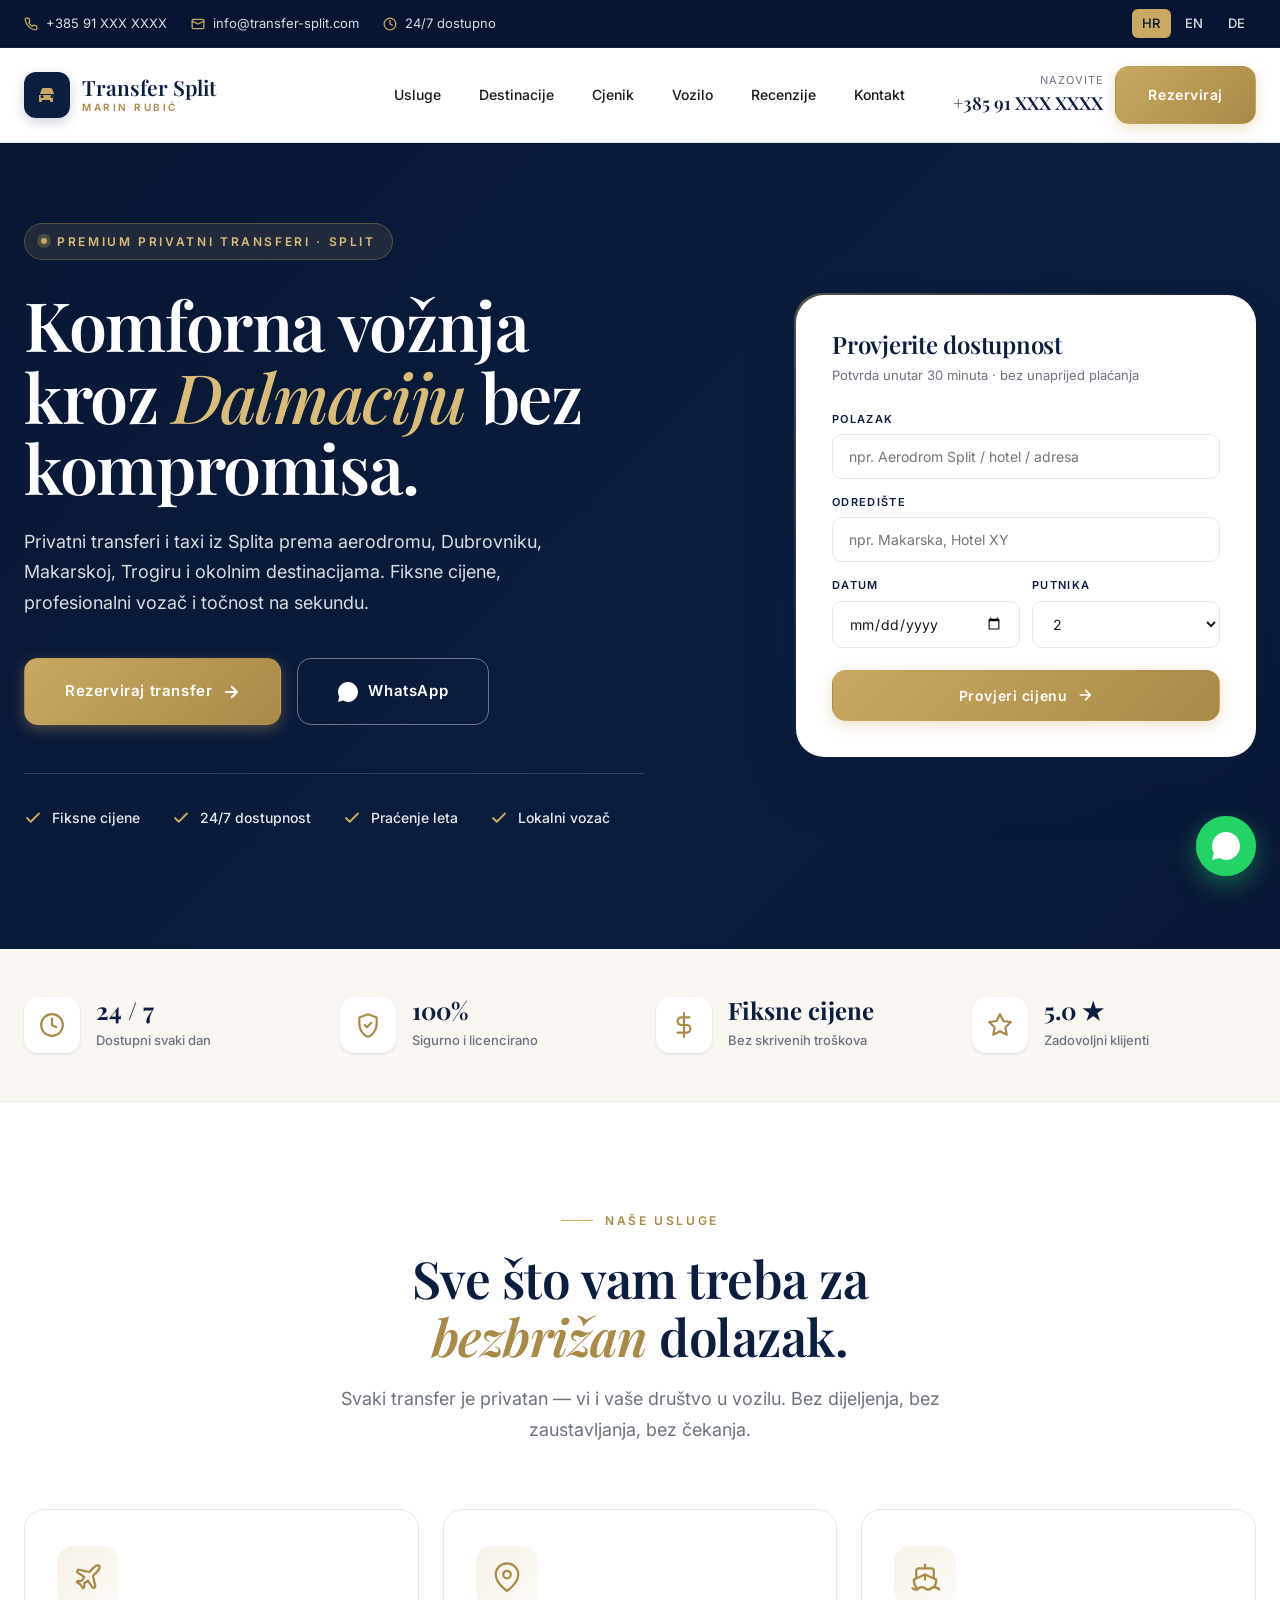
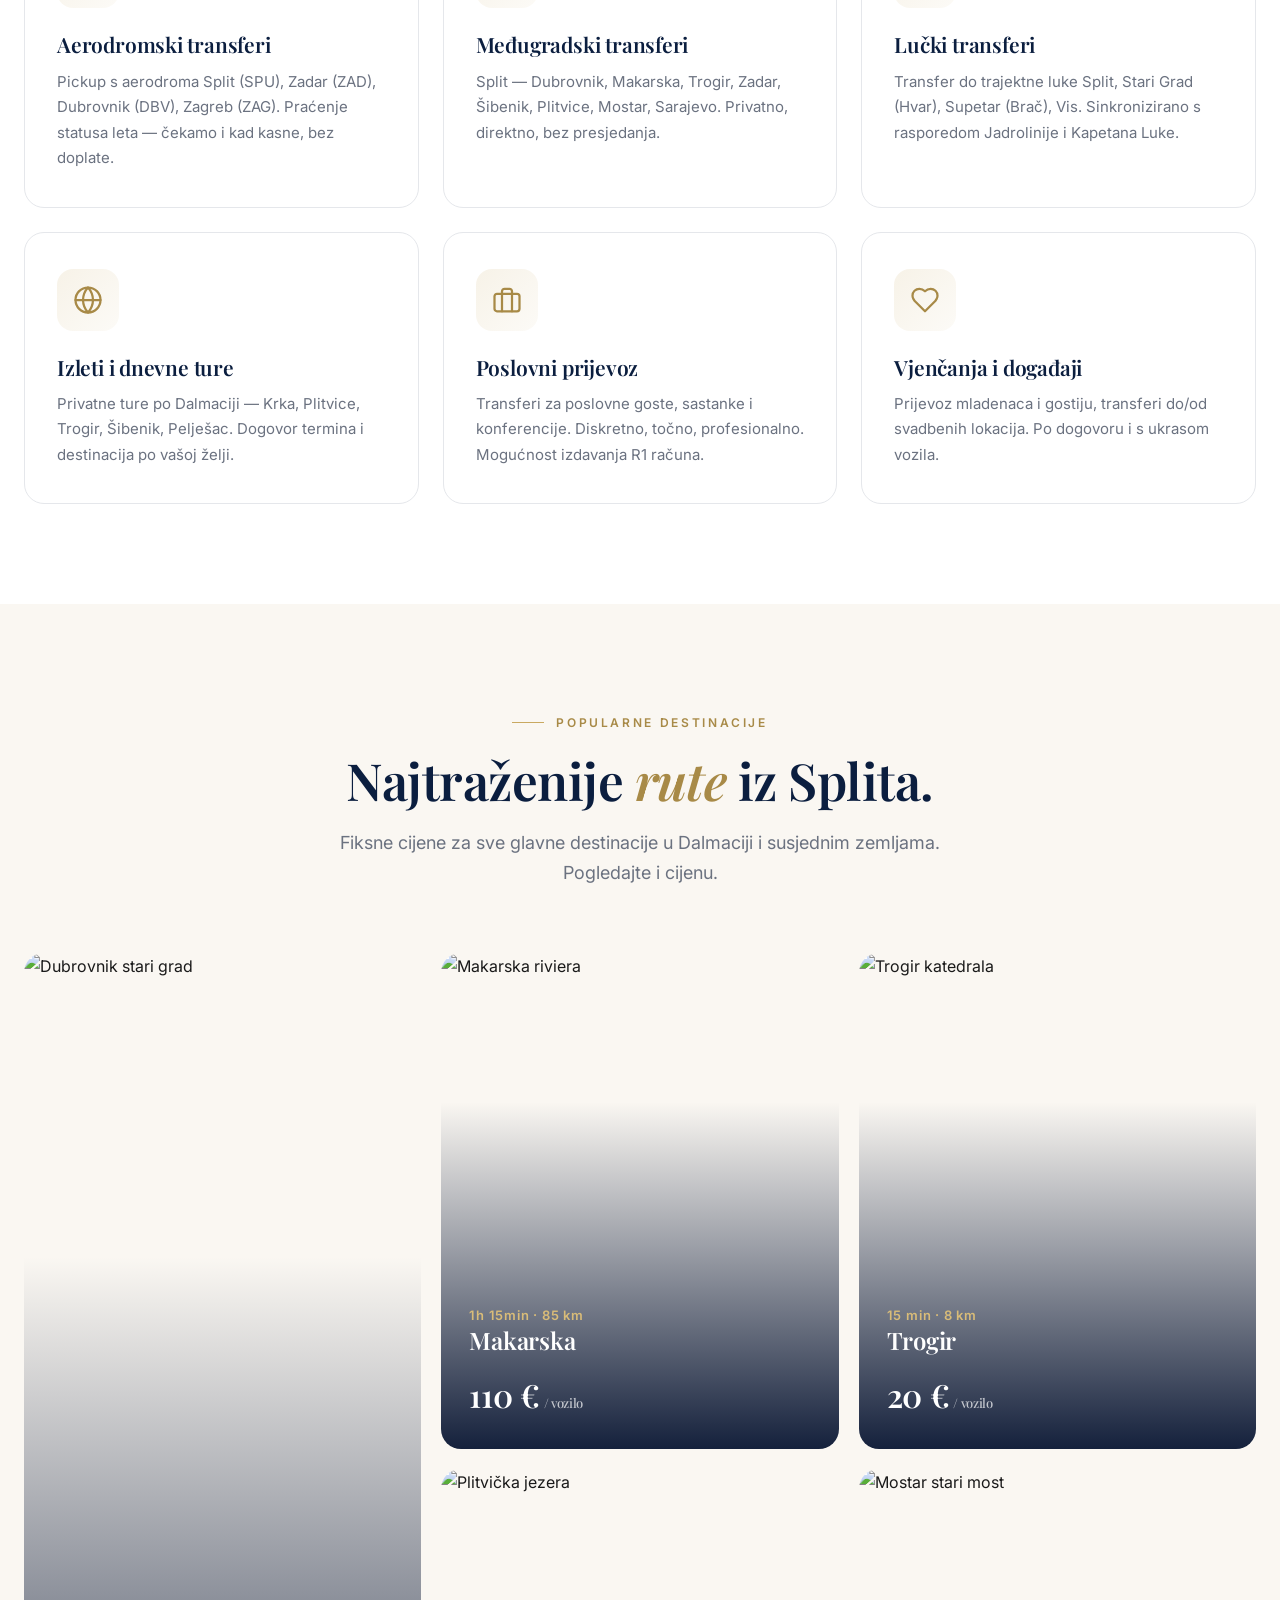
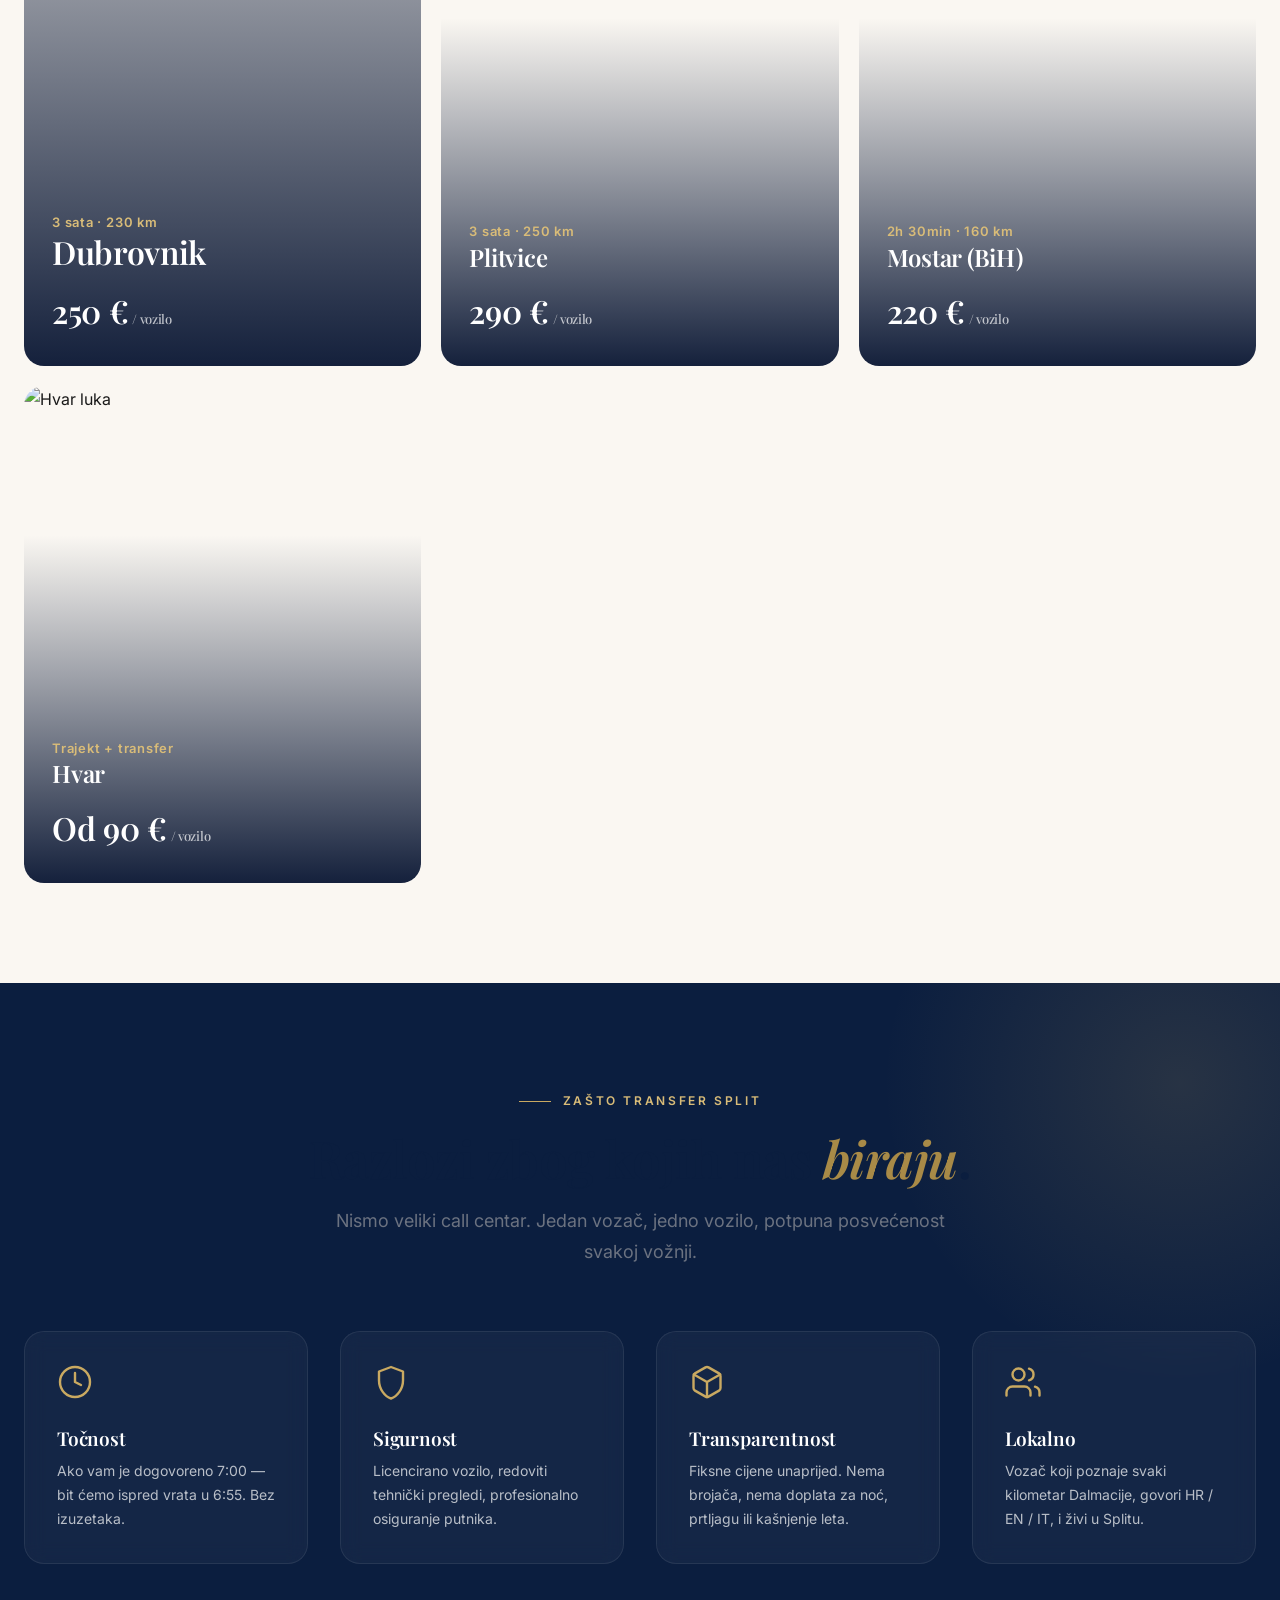
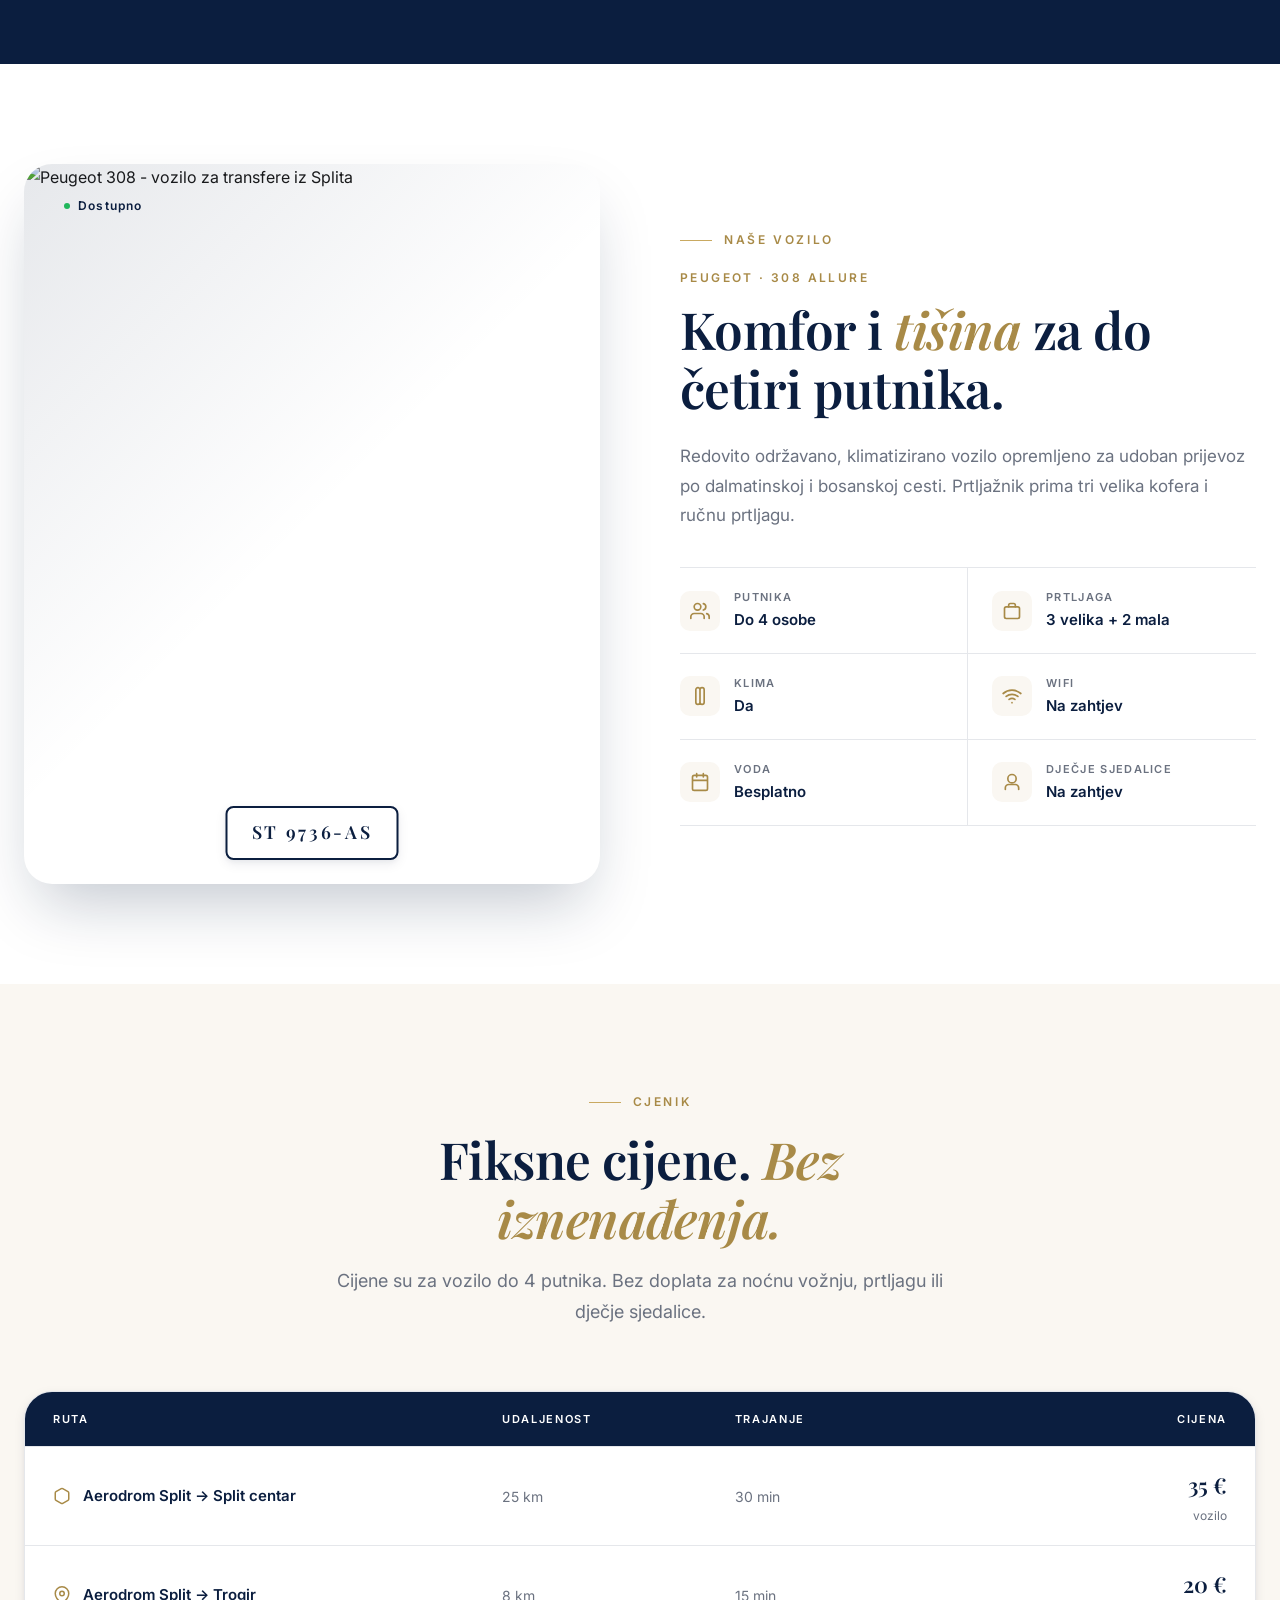
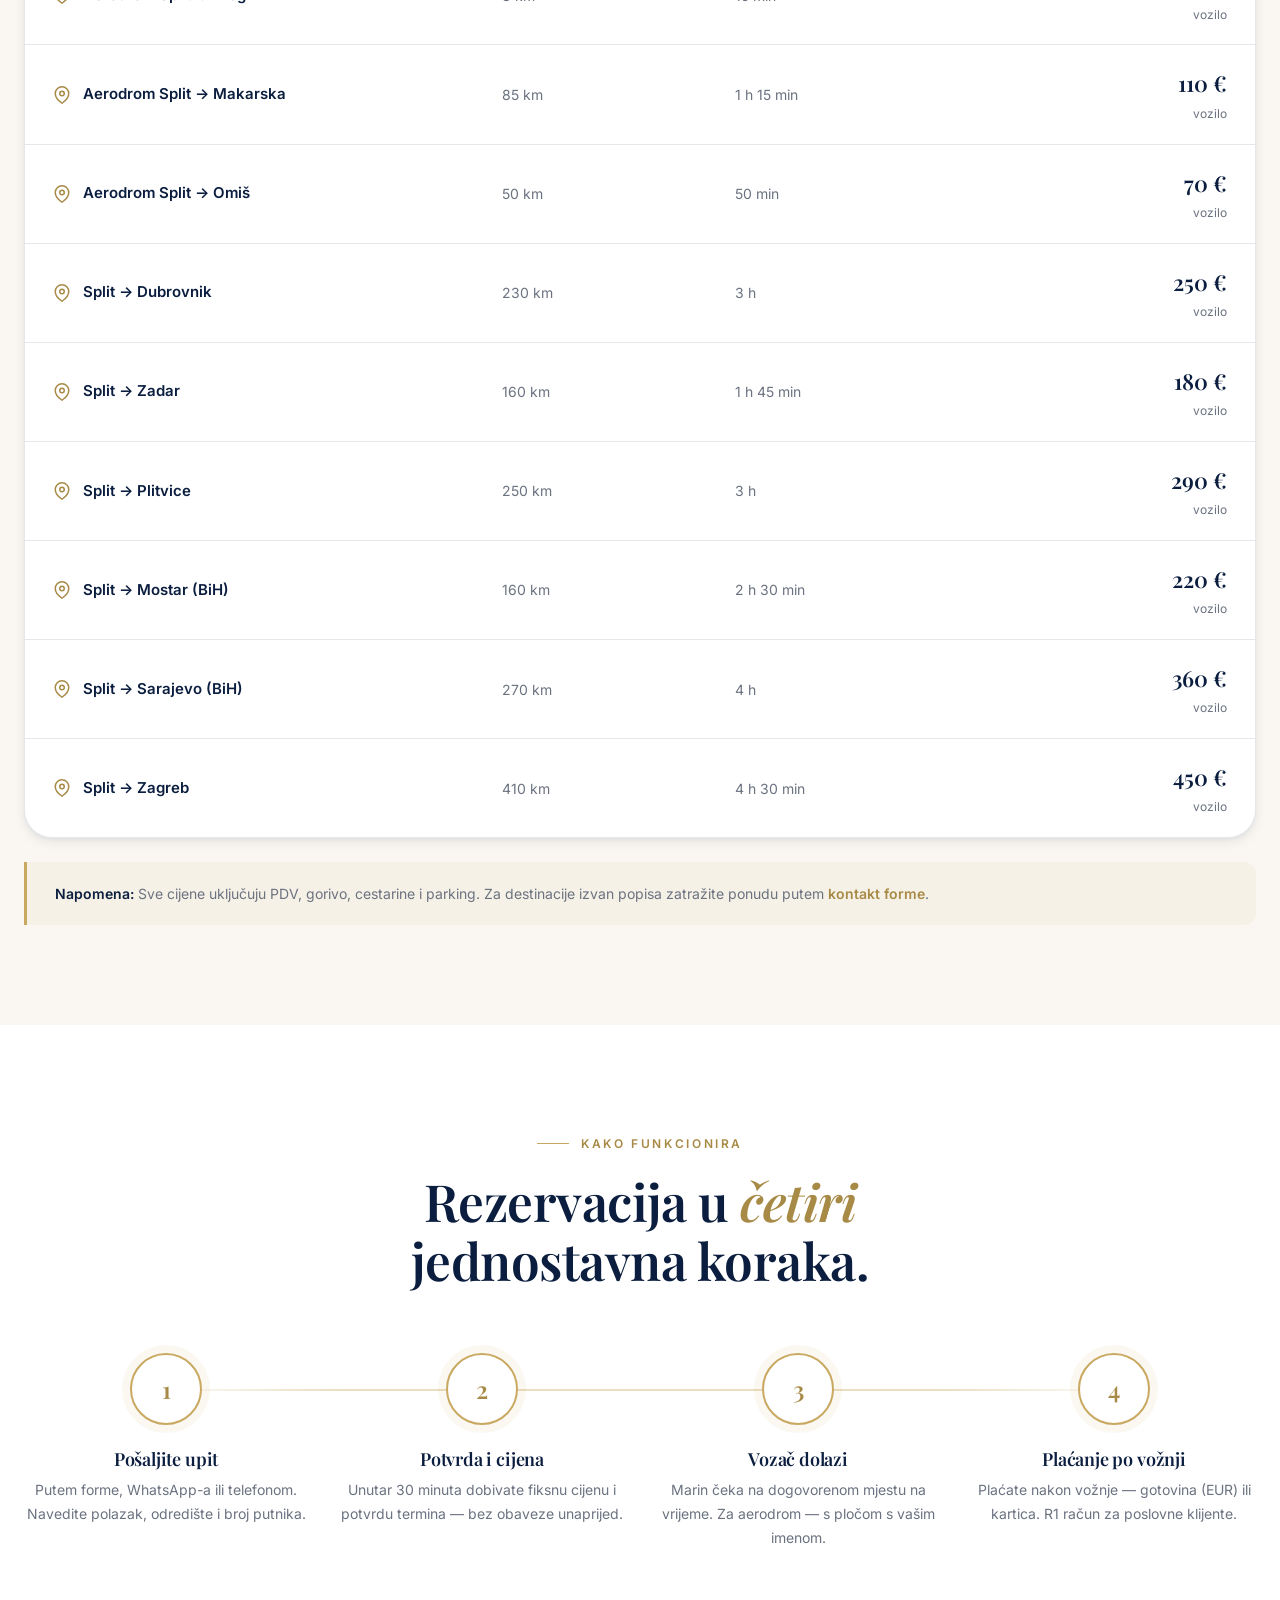
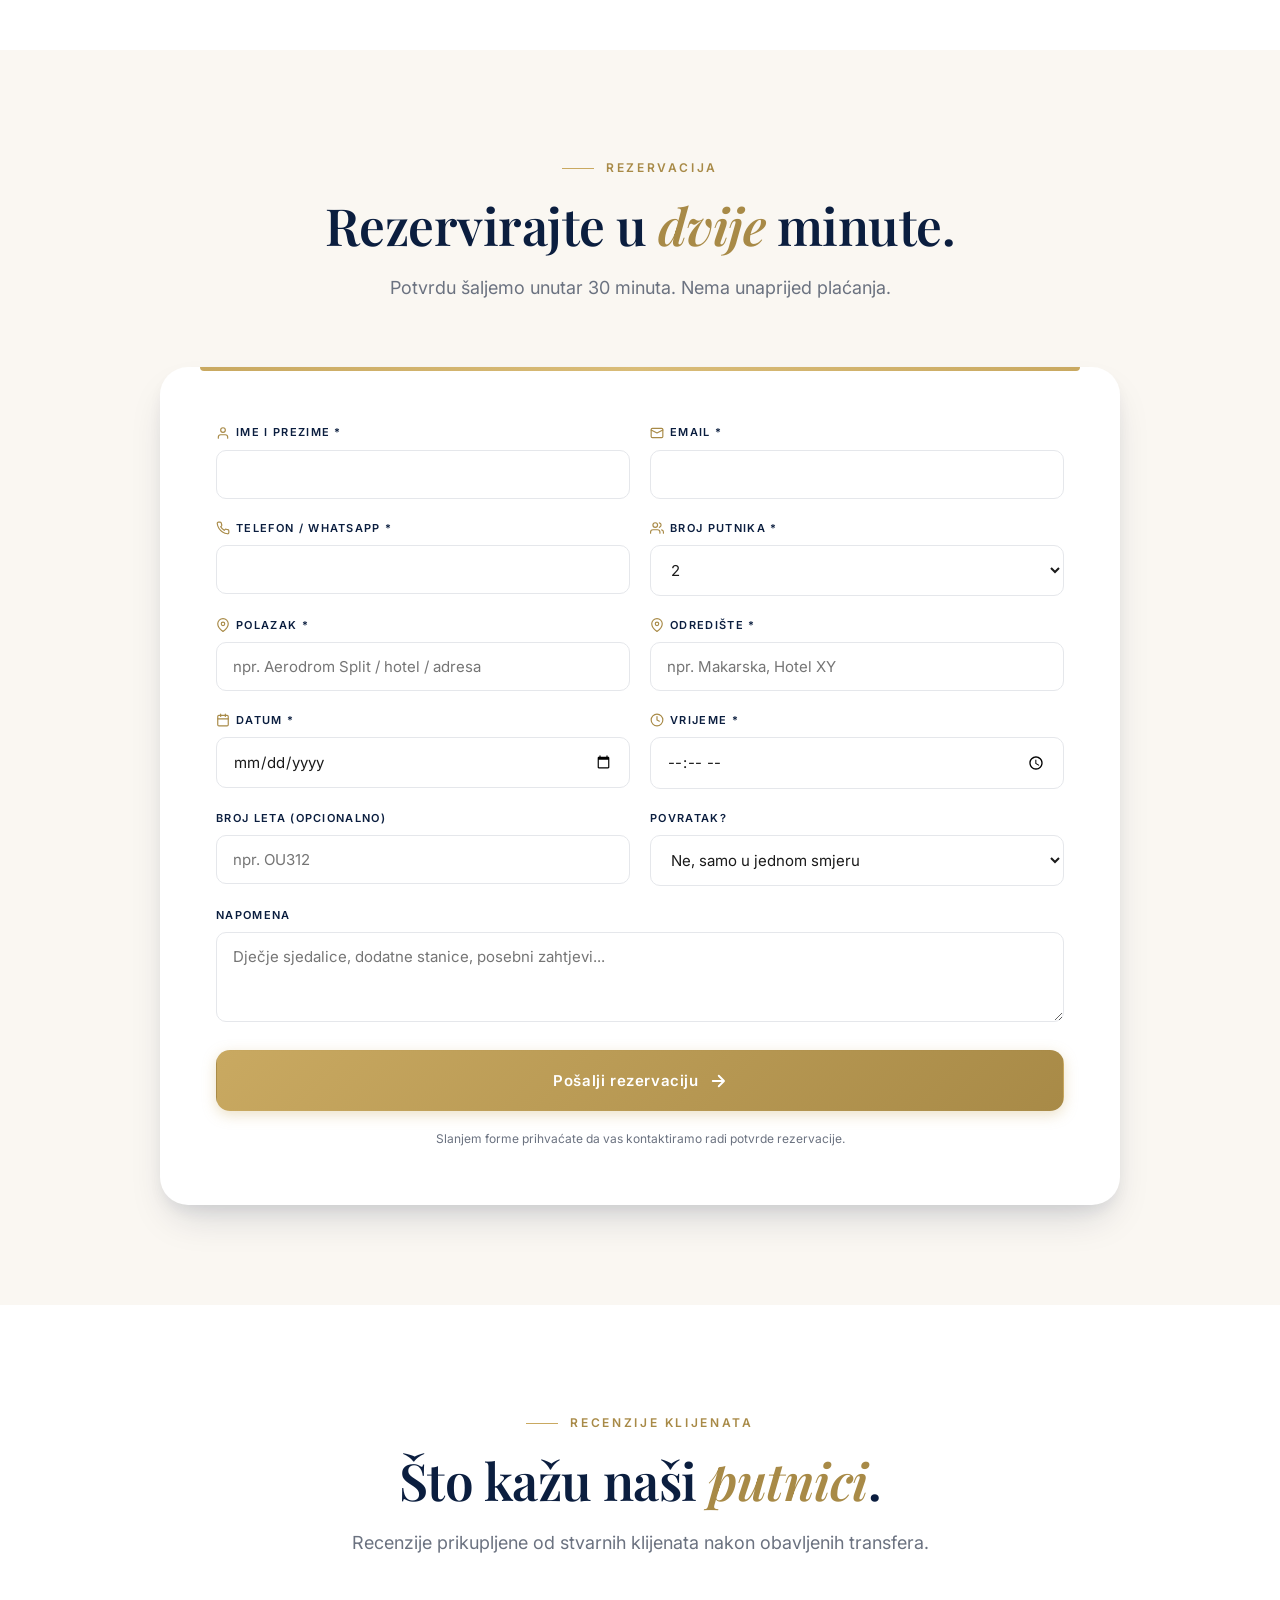
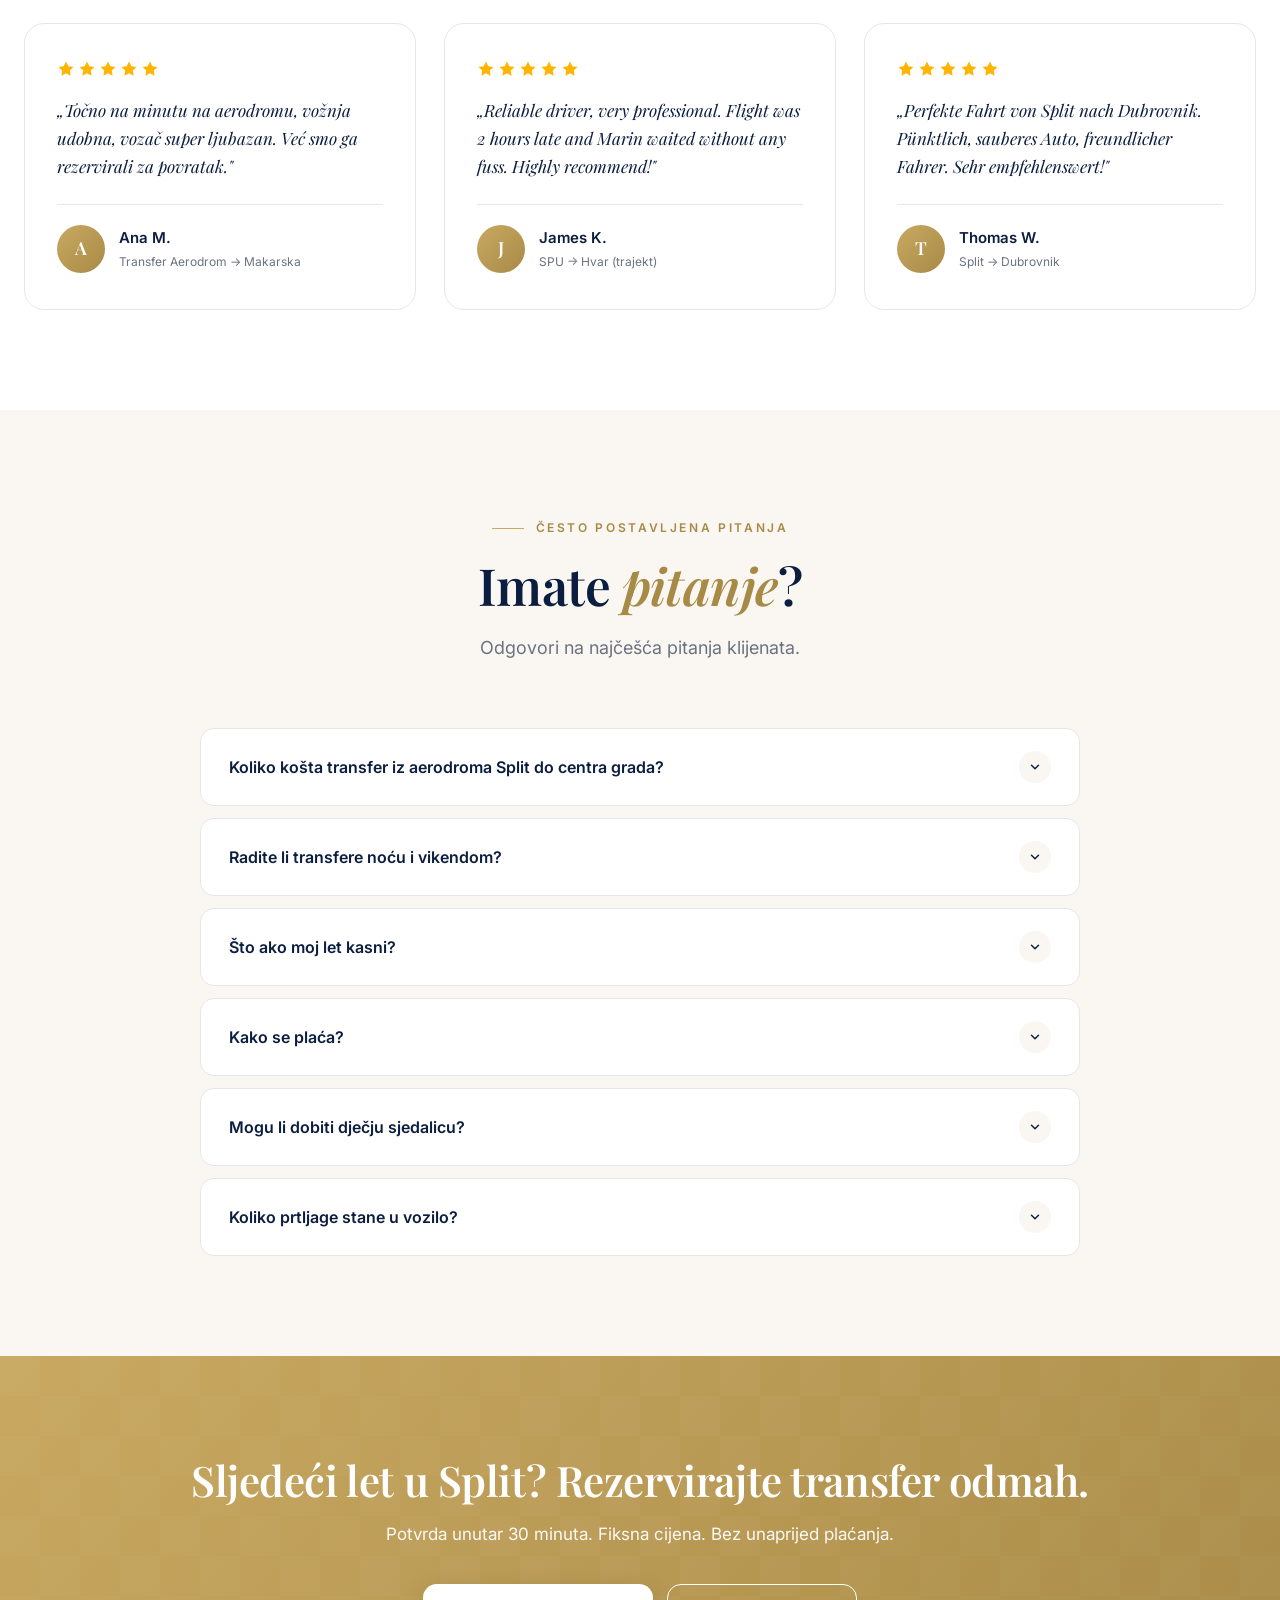
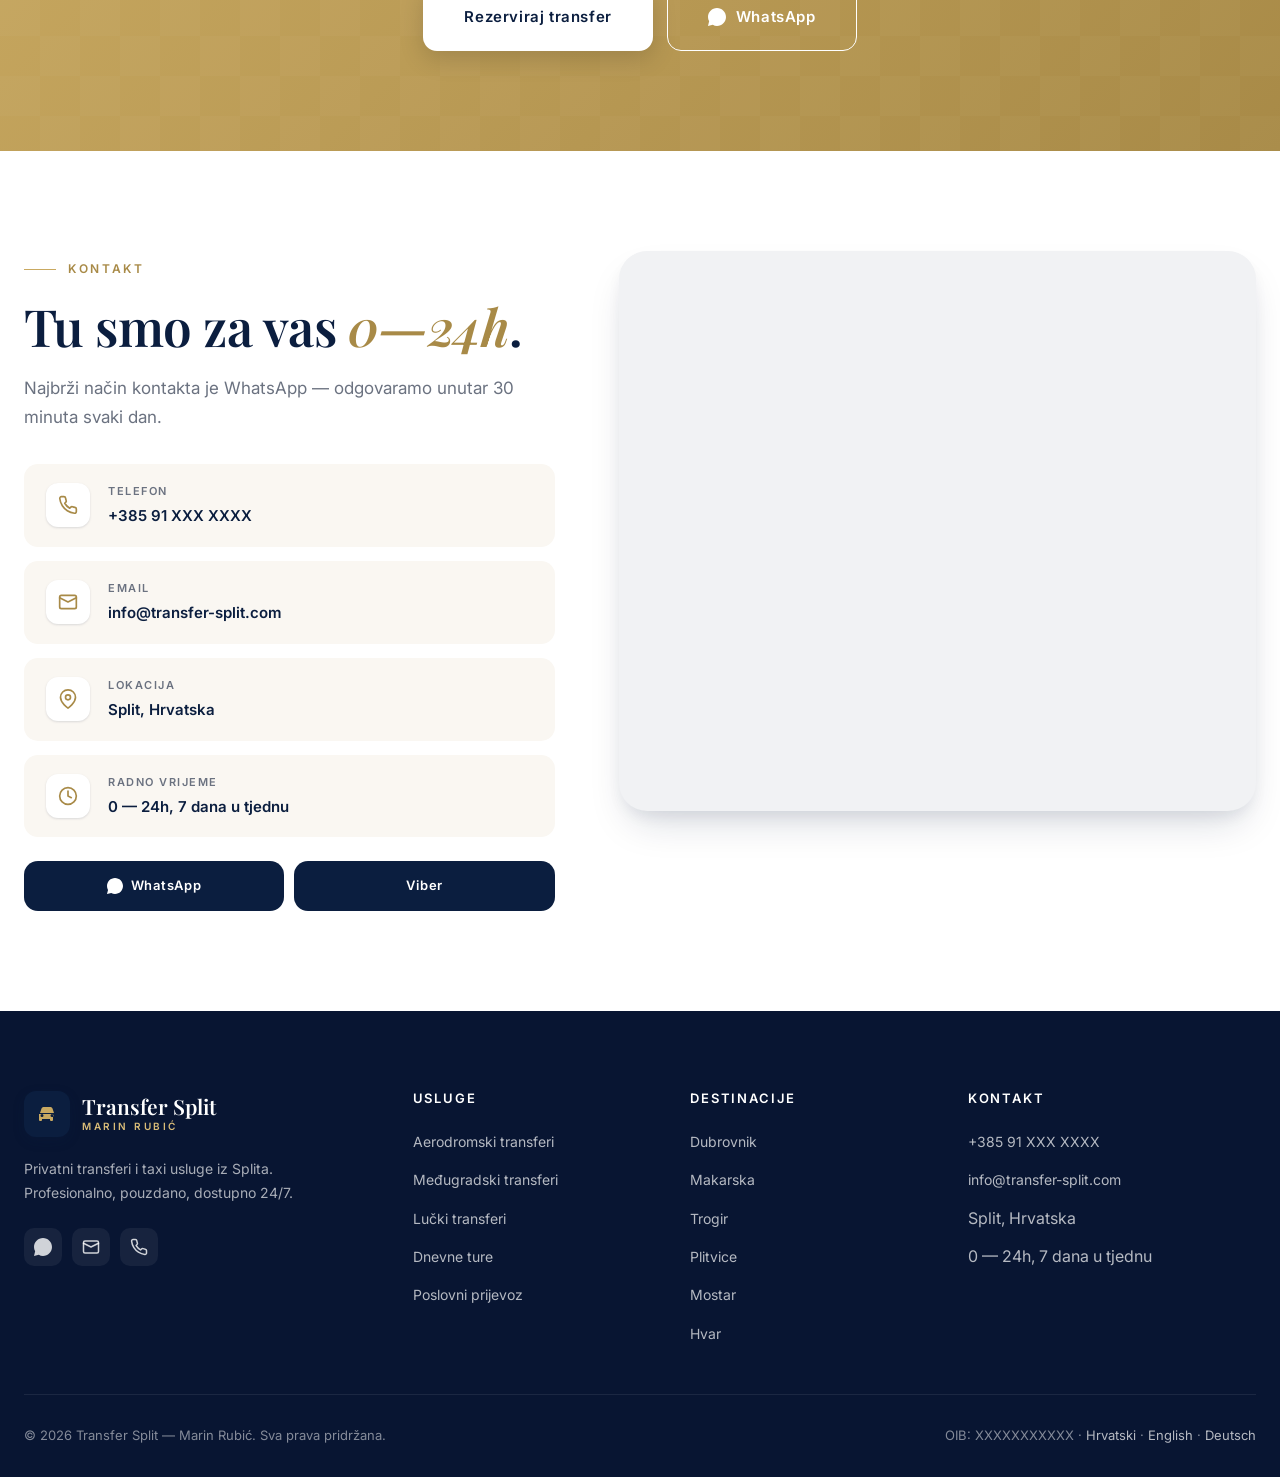
==== commit cf0e386c: "Premium redesign: navy/gold theme, Playfair Display + Inter fonts, photo destinations, testimonials," ====
--- a/index.html
+++ b/index.html
@@ -20,7 +20,6 @@
 <link rel="alternate" hreflang="de" href="https://transfer-split.com/de.html">
 <link rel="alternate" hreflang="x-default" href="https://transfer-split.com/">
 
-<!-- Open Graph -->
 <meta property="og:type" content="website">
 <meta property="og:locale" content="hr_HR">
 <meta property="og:locale:alternate" content="en_US">
@@ -29,28 +28,24 @@
 <meta property="og:description" content="Pouzdani privatni transferi iz Splita. Aerodrom, Dubrovnik, Makarska, Trogir. Fiksne cijene, 24/7.">
 <meta property="og:url" content="https://transfer-split.com/">
 <meta property="og:site_name" content="Transfer Split">
-<meta property="og:image" content="https://transfer-split.com/assets/img/peugeot-308.jpg">
+<meta property="og:image" content="https://transfer-split.com/assets/img/og.jpg">
 <meta property="og:image:width" content="1200">
 <meta property="og:image:height" content="630">
-<meta property="og:image:alt" content="Peugeot 308 - vozilo za transfere Split">
-
-<!-- Twitter -->
+
 <meta name="twitter:card" content="summary_large_image">
 <meta name="twitter:title" content="Transfer Split | Taxi & Privatni Transferi">
 <meta name="twitter:description" content="Pouzdani privatni transferi iz Splita 24/7. Fiksne cijene.">
-<meta name="twitter:image" content="https://transfer-split.com/assets/img/peugeot-308.jpg">
-
-<!-- Favicon -->
-<link rel="icon" type="image/svg+xml" href="data:image/svg+xml,%3Csvg xmlns='http://www.w3.org/2000/svg' viewBox='0 0 100 100'%3E%3Crect width='100' height='100' fill='%23000'/%3E%3Ctext x='50' y='68' text-anchor='middle' font-size='60' font-weight='900' fill='%23FFD500' font-family='Arial'%3ET%3C/text%3E%3C/svg%3E">
-
-<!-- Preconnect -->
+<meta name="twitter:image" content="https://transfer-split.com/assets/img/og.jpg">
+
+<link rel="icon" type="image/svg+xml" href="data:image/svg+xml,%3Csvg xmlns='http://www.w3.org/2000/svg' viewBox='0 0 100 100'%3E%3Crect width='100' height='100' rx='22' fill='%230B1E3F'/%3E%3Cpath d='M30 60h40v8H30zm5-22h30l-3 14H38z' fill='%23C9A961'/%3E%3C/svg%3E">
+
 <link rel="preconnect" href="https://fonts.googleapis.com">
 <link rel="preconnect" href="https://fonts.gstatic.com" crossorigin>
-<link href="https://fonts.googleapis.com/css2?family=Space+Grotesk:wght@400;500;700&family=Archivo+Black&display=swap" rel="stylesheet">
+<link href="https://fonts.googleapis.com/css2?family=Inter:wght@400;500;600;700&family=Playfair+Display:ital,wght@0,500;0,600;0,700;1,500&display=swap" rel="stylesheet">
 
 <link rel="stylesheet" href="assets/css/style.css">
 
-<!-- Structured Data: TaxiService -->
+<!-- Structured Data -->
 <script type="application/ld+json">
 {
   "@context": "https://schema.org",
@@ -58,13 +53,12 @@
   "name": "Transfer Split — Marin Rubić",
   "description": "Privatni transferi i taxi usluge iz Splita prema aerodromu, Dubrovniku, Makarskoj, Trogiru i drugim destinacijama u Dalmaciji.",
   "url": "https://transfer-split.com/",
-  "logo": "https://transfer-split.com/assets/img/peugeot-308.jpg",
-  "image": "https://transfer-split.com/assets/img/peugeot-308.jpg",
+  "image": "https://transfer-split.com/assets/img/og.jpg",
   "telephone": "+385 91 XXX XXXX",
   "email": "info@transfer-split.com",
   "priceRange": "€€",
   "currenciesAccepted": "EUR",
-  "paymentAccepted": "Cash, Credit Card, Bank Transfer",
+  "paymentAccepted": "Cash, Credit Card",
   "areaServed": [
     {"@type":"City","name":"Split"},
     {"@type":"City","name":"Dubrovnik"},
@@ -73,117 +67,80 @@
     {"@type":"City","name":"Zadar"},
     {"@type":"City","name":"Sibenik"}
   ],
-  "address": {
-    "@type": "PostalAddress",
-    "addressLocality": "Split",
-    "addressRegion": "Splitsko-dalmatinska",
-    "addressCountry": "HR"
-  },
-  "geo": {
-    "@type": "GeoCoordinates",
-    "latitude": 43.5081,
-    "longitude": 16.4402
-  },
-  "openingHoursSpecification": {
-    "@type": "OpeningHoursSpecification",
-    "dayOfWeek": ["Monday","Tuesday","Wednesday","Thursday","Friday","Saturday","Sunday"],
-    "opens": "00:00",
-    "closes": "23:59"
-  },
-  "provider": {
-    "@type": "Person",
-    "name": "Marin Rubić"
-  },
-  "aggregateRating": {
-    "@type": "AggregateRating",
-    "ratingValue": "5.0",
-    "reviewCount": "1"
-  }
+  "address": {"@type":"PostalAddress","addressLocality":"Split","addressRegion":"Splitsko-dalmatinska","addressCountry":"HR"},
+  "geo": {"@type":"GeoCoordinates","latitude":43.5081,"longitude":16.4402},
+  "openingHoursSpecification": {"@type":"OpeningHoursSpecification","dayOfWeek":["Monday","Tuesday","Wednesday","Thursday","Friday","Saturday","Sunday"],"opens":"00:00","closes":"23:59"},
+  "provider": {"@type":"Person","name":"Marin Rubić"},
+  "aggregateRating": {"@type":"AggregateRating","ratingValue":"5.0","reviewCount":"1"}
 }
 </script>
-
-<!-- Structured Data: LocalBusiness -->
 <script type="application/ld+json">
 {
-  "@context": "https://schema.org",
-  "@type": "LocalBusiness",
-  "@id": "https://transfer-split.com/#business",
-  "name": "Transfer Split — Marin Rubić",
-  "image": "https://transfer-split.com/assets/img/peugeot-308.jpg",
-  "telephone": "+385 91 XXX XXXX",
-  "email": "info@transfer-split.com",
-  "url": "https://transfer-split.com/",
-  "address": {
-    "@type": "PostalAddress",
-    "addressLocality": "Split",
-    "addressCountry": "HR"
-  },
-  "geo": {
-    "@type": "GeoCoordinates",
-    "latitude": 43.5081,
-    "longitude": 16.4402
-  },
-  "priceRange": "€€"
-}
-</script>
-
-<!-- Structured Data: FAQ -->
-<script type="application/ld+json">
-{
-  "@context": "https://schema.org",
-  "@type": "FAQPage",
-  "mainEntity": [
-    {
-      "@type": "Question",
-      "name": "Koliko košta transfer iz aerodroma Split do centra grada?",
-      "acceptedAnswer": {"@type":"Answer","text":"Fiksna cijena transfera od Aerodroma Split do centra Splita iznosi 35 EUR za vozilo do 4 osobe, bez skrivenih troškova."}
-    },
-    {
-      "@type": "Question",
-      "name": "Radite li transfere noću i vikendom?",
-      "acceptedAnswer": {"@type":"Answer","text":"Da, dostupni smo 24 sata dnevno, 7 dana u tjednu, uključujući noćne letove i praznike, bez doplata."}
-    },
-    {
-      "@type": "Question",
-      "name": "Kako rezervirati transfer?",
-      "acceptedAnswer": {"@type":"Answer","text":"Rezervaciju možete napraviti putem WhatsApp-a, telefona ili kontakt forme. Potvrdu rezervacije šaljemo unutar 30 minuta."}
-    },
-    {
-      "@type": "Question",
-      "name": "Plaća li se unaprijed?",
-      "acceptedAnswer": {"@type":"Answer","text":"Ne. Plaćanje je nakon završetka vožnje, u gotovini (EUR) ili karticom."}
-    }
+  "@context":"https://schema.org","@type":"FAQPage",
+  "mainEntity":[
+    {"@type":"Question","name":"Koliko košta transfer iz aerodroma Split do centra grada?","acceptedAnswer":{"@type":"Answer","text":"Fiksna cijena transfera od Aerodroma Split do centra Splita iznosi 35 EUR za vozilo do 4 osobe, bez skrivenih troškova."}},
+    {"@type":"Question","name":"Radite li transfere noću i vikendom?","acceptedAnswer":{"@type":"Answer","text":"Da, dostupni smo 24 sata dnevno, 7 dana u tjednu, uključujući noćne letove i praznike, bez doplata."}},
+    {"@type":"Question","name":"Kako rezervirati transfer?","acceptedAnswer":{"@type":"Answer","text":"Rezervaciju možete napraviti putem WhatsApp-a, telefona ili kontakt forme. Potvrdu rezervacije šaljemo unutar 30 minuta."}},
+    {"@type":"Question","name":"Plaća li se unaprijed?","acceptedAnswer":{"@type":"Answer","text":"Ne. Plaćanje je nakon završetka vožnje, u gotovini (EUR) ili karticom."}}
   ]
 }
 </script>
 </head>
 <body>
 
+<!-- TOP UTILITY BAR -->
+<div class="topbar">
+  <div class="container topbar__inner">
+    <div class="topbar__contact">
+      <a href="tel:+385911234567" aria-label="Telefon">
+        <svg width="14" height="14" viewBox="0 0 24 24" fill="none" stroke="currentColor" stroke-width="2.2" stroke-linecap="round" stroke-linejoin="round"><path d="M22 16.92v3a2 2 0 0 1-2.18 2 19.79 19.79 0 0 1-8.63-3.07 19.5 19.5 0 0 1-6-6 19.79 19.79 0 0 1-3.07-8.67A2 2 0 0 1 4.11 2h3a2 2 0 0 1 2 1.72c.13.96.36 1.9.7 2.81a2 2 0 0 1-.45 2.11L8.09 9.91a16 16 0 0 0 6 6l1.27-1.27a2 2 0 0 1 2.11-.45c.91.34 1.85.57 2.81.7A2 2 0 0 1 22 16.92z"/></svg>
+        +385 91 XXX XXXX
+      </a>
+      <a href="mailto:info@transfer-split.com">
+        <svg width="14" height="14" viewBox="0 0 24 24" fill="none" stroke="currentColor" stroke-width="2.2" stroke-linecap="round" stroke-linejoin="round"><rect x="2" y="4" width="20" height="16" rx="2"/><path d="m22 7-10 5L2 7"/></svg>
+        info@transfer-split.com
+      </a>
+      <span style="display:inline-flex;align-items:center;gap:8px">
+        <svg width="14" height="14" viewBox="0 0 24 24" fill="none" stroke="currentColor" stroke-width="2.2" stroke-linecap="round" stroke-linejoin="round" style="color:var(--gold)"><circle cx="12" cy="12" r="10"/><polyline points="12 6 12 12 16 14"/></svg>
+        24/7 dostupno
+      </span>
+    </div>
+    <div class="topbar__lang">
+      <a href="/" class="active">HR</a>
+      <a href="en.html">EN</a>
+      <a href="de.html">DE</a>
+    </div>
+  </div>
+</div>
+
 <!-- HEADER -->
 <header class="header" id="top">
   <div class="container header__inner">
-    <a href="/" class="logo" aria-label="Transfer Split početna">
-      <span class="logo__mark">T</span>
-      <span class="logo__text">TRANSFER<br><strong>SPLIT</strong></span>
+    <a href="/" class="logo" aria-label="Transfer Split">
+      <span class="logo__mark">
+        <svg viewBox="0 0 24 24" fill="currentColor" aria-hidden="true"><path d="M5 11h14l-1.5-4.5A2 2 0 0 0 15.6 5H8.4a2 2 0 0 0-1.9 1.5L5 11zm-1 1v6a1 1 0 0 0 1 1h1a1 1 0 0 0 1-1v-1h8v1a1 1 0 0 0 1 1h1a1 1 0 0 0 1-1v-6H4zm3 3a1.5 1.5 0 1 1 0-3 1.5 1.5 0 0 1 0 3zm10 0a1.5 1.5 0 1 1 0-3 1.5 1.5 0 0 1 0 3z"/></svg>
+      </span>
+      <span class="logo__text">
+        Transfer Split
+        <small>MARIN RUBIĆ</small>
+      </span>
     </a>
     <nav class="nav" aria-label="Glavna navigacija">
       <a href="#usluge">Usluge</a>
+      <a href="#destinacije">Destinacije</a>
       <a href="#cjenik">Cjenik</a>
       <a href="#vozilo">Vozilo</a>
-      <a href="#o-nama">O nama</a>
+      <a href="#recenzije">Recenzije</a>
       <a href="#kontakt">Kontakt</a>
     </nav>
-    <div class="lang">
-      <a href="/" class="lang__current" aria-current="page">HR</a>
-      <a href="en.html">EN</a>
-      <a href="de.html">DE</a>
-    </div>
-    <a href="tel:+385911234567" class="btn btn--call" aria-label="Nazovi odmah">
-      <span>NAZOVI</span>
-    </a>
-    <button class="burger" aria-label="Otvori meni" aria-expanded="false">
-      <span></span><span></span><span></span>
-    </button>
+    <div class="header__cta">
+      <div class="header__phone">
+        Nazovite
+        <a href="tel:+385911234567">+385 91 XXX XXXX</a>
+      </div>
+      <a href="#rezervacija" class="btn btn--primary">Rezerviraj</a>
+      <button class="burger" aria-label="Otvori meni" aria-expanded="false"><span></span><span></span><span></span></button>
+    </div>
   </div>
 </header>
 
@@ -191,78 +148,128 @@
 <section class="hero">
   <div class="container hero__inner">
     <div class="hero__text">
-      <p class="hero__eyebrow">TAXI · TRANSFER · 24/7</p>
+      <span class="hero__eyebrow">Premium privatni transferi · Split</span>
       <h1 class="hero__title">
-        TRANSFER<br>
-        <span class="accent">SPLIT.</span><br>
-        BEZ KOMPLIKACIJA.
+        Komforna vožnja kroz <em>Dalmaciju</em> bez kompromisa.
       </h1>
       <p class="hero__lede">
-        Privatni transferi iz Splita prema aerodromu, Dubrovniku, Makarskoj, Trogiru i drugim destinacijama. Fiksne cijene. Profesionalni vozač. Točnost na sekundu.
+        Privatni transferi i taxi iz Splita prema aerodromu, Dubrovniku, Makarskoj, Trogiru i okolnim destinacijama. Fiksne cijene, profesionalni vozač i točnost na sekundu.
       </p>
       <div class="hero__cta">
-        <a href="#rezervacija" class="btn btn--primary">REZERVIRAJ TRANSFER</a>
-        <a href="tel:+385911234567" class="btn btn--ghost">+385 91 XXX XXXX</a>
-      </div>
-      <ul class="hero__bullets">
-        <li>FIKSNE CIJENE</li>
-        <li>24/7 DOSTUPNOST</li>
-        <li>BEZ SKRIVENIH TROŠKOVA</li>
-        <li>PRAĆENJE LETA</li>
+        <a href="#rezervacija" class="btn btn--primary btn--lg">
+          Rezerviraj transfer
+          <svg width="18" height="18" viewBox="0 0 24 24" fill="none" stroke="currentColor" stroke-width="2.5" stroke-linecap="round" stroke-linejoin="round"><path d="M5 12h14M13 5l7 7-7 7"/></svg>
+        </a>
+        <a href="https://wa.me/385911234567" class="btn btn--ghost btn--lg" target="_blank" rel="noopener">
+          <svg width="20" height="20" viewBox="0 0 24 24" fill="currentColor"><path d="M17.472 14.382c-.297-.149-1.758-.867-2.03-.967-.273-.099-.471-.148-.67.15-.197.297-.767.966-.94 1.164-.173.199-.347.223-.644.075-.297-.15-1.255-.463-2.39-1.475-.883-.788-1.48-1.761-1.653-2.059-.173-.297-.018-.458.13-.606.134-.133.298-.347.446-.52.149-.174.198-.298.298-.497.099-.198.05-.371-.025-.52-.075-.149-.669-1.612-.916-2.207-.242-.579-.487-.5-.669-.51-.173-.008-.371-.01-.57-.01-.198 0-.52.074-.792.372-.272.297-1.04 1.016-1.04 2.479 0 1.462 1.065 2.875 1.213 3.074.149.198 2.096 3.2 5.077 4.487.709.306 1.262.489 1.694.625.712.227 1.36.195 1.871.118.571-.085 1.758-.719 2.006-1.413.248-.694.248-1.289.173-1.413-.074-.124-.272-.198-.57-.347M12 0C5.373 0 0 5.373 0 12c0 2.116.55 4.106 1.515 5.832L0 24l6.392-1.671A11.94 11.94 0 0 0 12 24c6.627 0 12-5.373 12-12S18.627 0 12 0z"/></svg>
+          WhatsApp
+        </a>
+      </div>
+      <ul class="hero__features">
+        <li><svg width="18" height="18" viewBox="0 0 24 24" fill="none" stroke="currentColor" stroke-width="2.5" stroke-linecap="round" stroke-linejoin="round"><path d="M20 6 9 17l-5-5"/></svg> Fiksne cijene</li>
+        <li><svg width="18" height="18" viewBox="0 0 24 24" fill="none" stroke="currentColor" stroke-width="2.5" stroke-linecap="round" stroke-linejoin="round"><path d="M20 6 9 17l-5-5"/></svg> 24/7 dostupnost</li>
+        <li><svg width="18" height="18" viewBox="0 0 24 24" fill="none" stroke="currentColor" stroke-width="2.5" stroke-linecap="round" stroke-linejoin="round"><path d="M20 6 9 17l-5-5"/></svg> Praćenje leta</li>
+        <li><svg width="18" height="18" viewBox="0 0 24 24" fill="none" stroke="currentColor" stroke-width="2.5" stroke-linecap="round" stroke-linejoin="round"><path d="M20 6 9 17l-5-5"/></svg> Lokalni vozač</li>
       </ul>
     </div>
-    <div class="hero__img">
-      <img src="assets/img/peugeot-308.jpg" alt="Peugeot 308 - vozilo za transfere iz Splita" width="800" height="1066" loading="eager" fetchpriority="high">
-      <div class="hero__plate">ST 9736-AS</div>
-    </div>
+
+    <!-- HERO BOOKING CARD -->
+    <form class="booking-card" action="#rezervacija" onsubmit="document.getElementById('hf-pickup').value=this.pickup.value;document.getElementById('hf-dropoff').value=this.dropoff.value;document.getElementById('hf-date').value=this.date.value;document.getElementById('hf-passengers').value=this.passengers.value;document.getElementById('hero-booking-form-submit').click();return false;">
+      <h2 class="booking-card__title">Provjerite dostupnost</h2>
+      <p class="booking-card__sub">Potvrda unutar 30 minuta · bez unaprijed plaćanja</p>
+
+      <div class="booking-card__group">
+        <label>Polazak</label>
+        <input type="text" name="pickup" placeholder="npr. Aerodrom Split / hotel / adresa" required>
+      </div>
+      <div class="booking-card__group">
+        <label>Odredište</label>
+        <input type="text" name="dropoff" placeholder="npr. Makarska, Hotel XY" required>
+      </div>
+      <div class="booking-card__row">
+        <div class="booking-card__group">
+          <label>Datum</label>
+          <input type="date" name="date" required>
+        </div>
+        <div class="booking-card__group">
+          <label>Putnika</label>
+          <select name="passengers" required>
+            <option>1</option><option selected>2</option><option>3</option><option>4</option>
+          </select>
+        </div>
+      </div>
+      <button type="submit" class="btn btn--primary btn--block booking-card__cta">
+        Provjeri cijenu
+        <svg width="16" height="16" viewBox="0 0 24 24" fill="none" stroke="currentColor" stroke-width="2.5" stroke-linecap="round" stroke-linejoin="round"><path d="M5 12h14M13 5l7 7-7 7"/></svg>
+      </button>
+    </form>
   </div>
 </section>
 
 <!-- TRUST STRIP -->
-<section class="strip">
-  <div class="container strip__inner">
-    <div class="strip__item"><strong>24/7</strong><span>Non-stop</span></div>
-    <div class="strip__item"><strong>0€</strong><span>Skriveni troškovi</span></div>
-    <div class="strip__item"><strong>100%</strong><span>Točnost</span></div>
-    <div class="strip__item"><strong>EUR / Kartica</strong><span>Plaćanje</span></div>
+<section class="trust" style="padding:48px 0">
+  <div class="container trust__inner">
+    <div class="trust__item">
+      <div class="trust__icon"><svg width="26" height="26" viewBox="0 0 24 24" fill="none" stroke="currentColor" stroke-width="2" stroke-linecap="round" stroke-linejoin="round"><circle cx="12" cy="12" r="10"/><polyline points="12 6 12 12 16 14"/></svg></div>
+      <div class="trust__text"><strong>24 / 7</strong><span>Dostupni svaki dan</span></div>
+    </div>
+    <div class="trust__item">
+      <div class="trust__icon"><svg width="26" height="26" viewBox="0 0 24 24" fill="none" stroke="currentColor" stroke-width="2" stroke-linecap="round" stroke-linejoin="round"><path d="M12 2 4 5v6c0 5.55 3.84 10.74 8 12 4.16-1.26 8-6.45 8-12V5l-8-3z"/><path d="m9 12 2 2 4-4"/></svg></div>
+      <div class="trust__text"><strong>100%</strong><span>Sigurno i licencirano</span></div>
+    </div>
+    <div class="trust__item">
+      <div class="trust__icon"><svg width="26" height="26" viewBox="0 0 24 24" fill="none" stroke="currentColor" stroke-width="2" stroke-linecap="round" stroke-linejoin="round"><line x1="12" y1="1" x2="12" y2="23"/><path d="M17 5H9.5a3.5 3.5 0 0 0 0 7h5a3.5 3.5 0 0 1 0 7H6"/></svg></div>
+      <div class="trust__text"><strong>Fiksne cijene</strong><span>Bez skrivenih troškova</span></div>
+    </div>
+    <div class="trust__item">
+      <div class="trust__icon"><svg width="26" height="26" viewBox="0 0 24 24" fill="none" stroke="currentColor" stroke-width="2" stroke-linecap="round" stroke-linejoin="round"><polygon points="12 2 15.09 8.26 22 9.27 17 14.14 18.18 21.02 12 17.77 5.82 21.02 7 14.14 2 9.27 8.91 8.26 12 2"/></svg></div>
+      <div class="trust__text"><strong>5.0 ★</strong><span>Zadovoljni klijenti</span></div>
+    </div>
   </div>
 </section>
 
 <!-- USLUGE -->
-<section class="services" id="usluge">
+<section id="usluge">
   <div class="container">
-    <p class="eyebrow">USLUGE</p>
-    <h2 class="section__title">ŠTO RADIMO.</h2>
-    <p class="section__lede">Svaki transfer je privatan. Vi i vaše društvo u vozilu — bez dijeljenja, bez zaustavljanja, bez čekanja.</p>
-
-    <div class="services__grid">
-      <article class="service">
-        <div class="service__num">01</div>
+    <div class="section__header">
+      <span class="eyebrow">Naše usluge</span>
+      <h2 class="section-title">Sve što vam treba za <em>bezbrižan</em> dolazak.</h2>
+      <p class="section-lede">Svaki transfer je privatan — vi i vaše društvo u vozilu. Bez dijeljenja, bez zaustavljanja, bez čekanja.</p>
+    </div>
+
+    <div class="services-grid">
+      <article class="service-card">
+        <div class="service-icon"><svg width="30" height="30" viewBox="0 0 24 24" fill="none" stroke="currentColor" stroke-width="1.8" stroke-linecap="round" stroke-linejoin="round"><path d="M17.8 19.2 16 11l3.5-3.5C21 6 21.5 4 21 3c-1-.5-3 0-4.5 1.5L13 8 4.8 6.2c-.5-.1-.9.1-1.1.5l-.3.5c-.2.5-.1 1 .3 1.3L9 12l-2 3H4l-1 1 3 2 2 3 1-1v-3l3-2 3.5 5.3c.3.4.8.5 1.3.3l.5-.2c.4-.3.6-.7.5-1.2z"/></svg></div>
         <h3>Aerodromski transferi</h3>
-        <p>Pickup s aerodroma Split (SPU), Zadar (ZAD), Dubrovnik (DBV), Zagreb (ZAG). Praćenje statusa leta — čekamo i kad letovi kasne, bez doplate.</p>
+        <p>Pickup s aerodroma Split (SPU), Zadar (ZAD), Dubrovnik (DBV), Zagreb (ZAG). Praćenje statusa leta — čekamo i kad kasne, bez doplate.</p>
       </article>
-      <article class="service">
-        <div class="service__num">02</div>
+
+      <article class="service-card">
+        <div class="service-icon"><svg width="30" height="30" viewBox="0 0 24 24" fill="none" stroke="currentColor" stroke-width="1.8" stroke-linecap="round" stroke-linejoin="round"><path d="M21 10c0 7-9 13-9 13s-9-6-9-13a9 9 0 0 1 18 0z"/><circle cx="12" cy="10" r="3"/></svg></div>
         <h3>Međugradski transferi</h3>
         <p>Split — Dubrovnik, Makarska, Trogir, Zadar, Šibenik, Plitvice, Mostar, Sarajevo. Privatno, direktno, bez presjedanja.</p>
       </article>
-      <article class="service">
-        <div class="service__num">03</div>
+
+      <article class="service-card">
+        <div class="service-icon"><svg width="30" height="30" viewBox="0 0 24 24" fill="none" stroke="currentColor" stroke-width="1.8" stroke-linecap="round" stroke-linejoin="round"><path d="M2 21c.6.5 1.2 1 2.5 1 2.5 0 2.5-2 5-2s2.5 2 5 2 2.5-2 5-2 2.5 2 5 2"/><path d="M19.38 20A11.6 11.6 0 0 0 21 14l-9-4-9 4c0 2.9.94 5.34 2.81 7.76"/><path d="M19 13V7a2 2 0 0 0-2-2H7a2 2 0 0 0-2 2v6"/><path d="M12 10v4"/><path d="M12 2v3"/></svg></div>
         <h3>Lučki transferi</h3>
         <p>Transfer do trajektne luke Split, Stari Grad (Hvar), Supetar (Brač), Vis. Sinkronizirano s rasporedom Jadrolinije i Kapetana Luke.</p>
       </article>
-      <article class="service">
-        <div class="service__num">04</div>
+
+      <article class="service-card">
+        <div class="service-icon"><svg width="30" height="30" viewBox="0 0 24 24" fill="none" stroke="currentColor" stroke-width="1.8" stroke-linecap="round" stroke-linejoin="round"><circle cx="12" cy="12" r="10"/><path d="M2 12h20M12 2a15.3 15.3 0 0 1 4 10 15.3 15.3 0 0 1-4 10 15.3 15.3 0 0 1-4-10 15.3 15.3 0 0 1 4-10z"/></svg></div>
         <h3>Izleti i dnevne ture</h3>
         <p>Privatne ture po Dalmaciji — Krka, Plitvice, Trogir, Šibenik, Pelješac. Dogovor termina i destinacija po vašoj želji.</p>
       </article>
-      <article class="service">
-        <div class="service__num">05</div>
+
+      <article class="service-card">
+        <div class="service-icon"><svg width="30" height="30" viewBox="0 0 24 24" fill="none" stroke="currentColor" stroke-width="1.8" stroke-linecap="round" stroke-linejoin="round"><rect x="2" y="7" width="20" height="14" rx="2"/><path d="M16 21V5a2 2 0 0 0-2-2h-4a2 2 0 0 0-2 2v16"/></svg></div>
         <h3>Poslovni prijevoz</h3>
-        <p>Transferi za poslovne goste, sastanke, konferencije. Diskretno, točno, profesionalno. Mogućnost izdavanja R1 računa.</p>
+        <p>Transferi za poslovne goste, sastanke i konferencije. Diskretno, točno, profesionalno. Mogućnost izdavanja R1 računa.</p>
       </article>
-      <article class="service">
-        <div class="service__num">06</div>
+
+      <article class="service-card">
+        <div class="service-icon"><svg width="30" height="30" viewBox="0 0 24 24" fill="none" stroke="currentColor" stroke-width="1.8" stroke-linecap="round" stroke-linejoin="round"><path d="M19 14c1.5-1.5 3-3.4 3-5.5A5.5 5.5 0 0 0 16.5 3c-1.8 0-3 .5-4.5 2-1.5-1.5-2.7-2-4.5-2A5.5 5.5 0 0 0 2 8.5c0 2.1 1.5 4 3 5.5l7 7Z"/></svg></div>
         <h3>Vjenčanja i događaji</h3>
         <p>Prijevoz mladenaca i gostiju, transferi do/od svadbenih lokacija. Po dogovoru i s ukrasom vozila.</p>
       </article>
@@ -270,177 +277,432 @@
   </div>
 </section>
 
+<!-- DESTINACIJE -->
+<section id="destinacije" class="section--cream">
+  <div class="container">
+    <div class="section__header">
+      <span class="eyebrow">Popularne destinacije</span>
+      <h2 class="section-title">Najtraženije <em>rute</em> iz Splita.</h2>
+      <p class="section-lede">Fiksne cijene za sve glavne destinacije u Dalmaciji i susjednim zemljama. Pogledajte i cijenu.</p>
+    </div>
+
+    <div class="destinations-grid">
+      <a class="destination-card destination-card--feature" href="#rezervacija">
+        <img src="https://images.unsplash.com/photo-1555990538-32202da18ba8?auto=format&fit=crop&w=900&q=75" alt="Dubrovnik stari grad" loading="lazy">
+        <div class="destination-info">
+          <span>3 sata · 230 km</span>
+          <h3>Dubrovnik</h3>
+          <span class="price">250 €<small>/ vozilo</small></span>
+        </div>
+      </a>
+      <a class="destination-card" href="#rezervacija">
+        <img src="https://images.unsplash.com/photo-1583146649826-1c9f12b35a76?auto=format&fit=crop&w=600&q=75" alt="Makarska riviera" loading="lazy">
+        <div class="destination-info">
+          <span>1h 15min · 85 km</span>
+          <h3>Makarska</h3>
+          <span class="price">110 €<small>/ vozilo</small></span>
+        </div>
+      </a>
+      <a class="destination-card" href="#rezervacija">
+        <img src="https://images.unsplash.com/photo-1605552055839-cdb20efd72b1?auto=format&fit=crop&w=600&q=75" alt="Trogir katedrala" loading="lazy">
+        <div class="destination-info">
+          <span>15 min · 8 km</span>
+          <h3>Trogir</h3>
+          <span class="price">20 €<small>/ vozilo</small></span>
+        </div>
+      </a>
+      <a class="destination-card" href="#rezervacija">
+        <img src="https://images.unsplash.com/photo-1564507592333-c60657eea523?auto=format&fit=crop&w=600&q=75" alt="Plitvička jezera" loading="lazy">
+        <div class="destination-info">
+          <span>3 sata · 250 km</span>
+          <h3>Plitvice</h3>
+          <span class="price">290 €<small>/ vozilo</small></span>
+        </div>
+      </a>
+      <a class="destination-card" href="#rezervacija">
+        <img src="https://images.unsplash.com/photo-1601581875309-fafbf2d3ed3a?auto=format&fit=crop&w=600&q=75" alt="Mostar stari most" loading="lazy">
+        <div class="destination-info">
+          <span>2h 30min · 160 km</span>
+          <h3>Mostar (BiH)</h3>
+          <span class="price">220 €<small>/ vozilo</small></span>
+        </div>
+      </a>
+      <a class="destination-card" href="#rezervacija">
+        <img src="https://images.unsplash.com/photo-1599689019338-66e85740705f?auto=format&fit=crop&w=600&q=75" alt="Hvar luka" loading="lazy">
+        <div class="destination-info">
+          <span>Trajekt + transfer</span>
+          <h3>Hvar</h3>
+          <span class="price">Od 90 €<small>/ vozilo</small></span>
+        </div>
+      </a>
+    </div>
+  </div>
+</section>
+
+<!-- ZAŠTO MI -->
+<section class="why">
+  <div class="container">
+    <div class="section__header">
+      <span class="eyebrow" style="color:var(--gold-light)">Zašto Transfer Split</span>
+      <h2 class="section-title">Razlozi zbog kojih nas <em>biraju</em>.</h2>
+      <p class="section-lede">Nismo veliki call centar. Jedan vozač, jedno vozilo, potpuna posvećenost svakoj vožnji.</p>
+    </div>
+
+    <div class="why-grid">
+      <div class="why-card">
+        <svg width="36" height="36" viewBox="0 0 24 24" fill="none" stroke="currentColor" stroke-width="1.6" stroke-linecap="round" stroke-linejoin="round"><circle cx="12" cy="12" r="10"/><polyline points="12 6 12 12 16 14"/></svg>
+        <h3>Točnost</h3>
+        <p>Ako vam je dogovoreno 7:00 — bit ćemo ispred vrata u 6:55. Bez izuzetaka.</p>
+      </div>
+      <div class="why-card">
+        <svg width="36" height="36" viewBox="0 0 24 24" fill="none" stroke="currentColor" stroke-width="1.6" stroke-linecap="round" stroke-linejoin="round"><path d="M12 2 4 5v6c0 5.55 3.84 10.74 8 12 4.16-1.26 8-6.45 8-12V5l-8-3z"/></svg>
+        <h3>Sigurnost</h3>
+        <p>Licencirano vozilo, redoviti tehnički pregledi, profesionalno osiguranje putnika.</p>
+      </div>
+      <div class="why-card">
+        <svg width="36" height="36" viewBox="0 0 24 24" fill="none" stroke="currentColor" stroke-width="1.6" stroke-linecap="round" stroke-linejoin="round"><path d="M21 16V8a2 2 0 0 0-1-1.73l-7-4a2 2 0 0 0-2 0l-7 4A2 2 0 0 0 3 8v8a2 2 0 0 0 1 1.73l7 4a2 2 0 0 0 2 0l7-4A2 2 0 0 0 21 16z"/><path d="M3.27 6.96 12 12.01l8.73-5.05M12 22.08V12"/></svg>
+        <h3>Transparentnost</h3>
+        <p>Fiksne cijene unaprijed. Nema brojača, nema doplata za noć, prtljagu ili kašnjenje leta.</p>
+      </div>
+      <div class="why-card">
+        <svg width="36" height="36" viewBox="0 0 24 24" fill="none" stroke="currentColor" stroke-width="1.6" stroke-linecap="round" stroke-linejoin="round"><path d="M17 21v-2a4 4 0 0 0-4-4H5a4 4 0 0 0-4 4v2"/><circle cx="9" cy="7" r="4"/><path d="M23 21v-2a4 4 0 0 0-3-3.87M16 3.13a4 4 0 0 1 0 7.75"/></svg>
+        <h3>Lokalno</h3>
+        <p>Vozač koji poznaje svaki kilometar Dalmacije, govori HR / EN / IT, i živi u Splitu.</p>
+      </div>
+    </div>
+  </div>
+</section>
+
+<!-- VOZILO -->
+<section id="vozilo" class="fleet">
+  <div class="container fleet__inner">
+    <div class="fleet__visual">
+      <div class="fleet__badge">Dostupno</div>
+      <img src="assets/img/peugeot-308.jpg" alt="Peugeot 308 - vozilo za transfere iz Splita" loading="lazy">
+      <div class="fleet__plate">ST 9736-AS</div>
+    </div>
+    <div class="fleet__text">
+      <span class="eyebrow">Naše vozilo</span>
+      <div class="fleet__model">Peugeot · 308 Allure</div>
+      <h2 class="section-title" style="margin-bottom:24px">Komfor i <em>tišina</em> za do četiri putnika.</h2>
+      <p class="fleet__desc">
+        Redovito održavano, klimatizirano vozilo opremljeno za udoban prijevoz po dalmatinskoj i bosanskoj cesti. Prtljažnik prima tri velika kofera i ručnu prtljagu.
+      </p>
+      <ul class="fleet__specs">
+        <li>
+          <div class="fleet__spec-icon"><svg width="20" height="20" viewBox="0 0 24 24" fill="none" stroke="currentColor" stroke-width="2" stroke-linecap="round" stroke-linejoin="round"><path d="M17 21v-2a4 4 0 0 0-4-4H5a4 4 0 0 0-4 4v2"/><circle cx="9" cy="7" r="4"/><path d="M23 21v-2a4 4 0 0 0-3-3.87M16 3.13a4 4 0 0 1 0 7.75"/></svg></div>
+          <div class="fleet__spec-text"><small>Putnika</small><strong>Do 4 osobe</strong></div>
+        </li>
+        <li>
+          <div class="fleet__spec-icon"><svg width="20" height="20" viewBox="0 0 24 24" fill="none" stroke="currentColor" stroke-width="2" stroke-linecap="round" stroke-linejoin="round"><rect x="3" y="7" width="18" height="14" rx="2"/><path d="M8 7V5a2 2 0 0 1 2-2h4a2 2 0 0 1 2 2v2"/></svg></div>
+          <div class="fleet__spec-text"><small>Prtljaga</small><strong>3 velika + 2 mala</strong></div>
+        </li>
+        <li>
+          <div class="fleet__spec-icon"><svg width="20" height="20" viewBox="0 0 24 24" fill="none" stroke="currentColor" stroke-width="2" stroke-linecap="round" stroke-linejoin="round"><path d="M9.5 2A2.5 2.5 0 0 1 12 4.5v15a2.5 2.5 0 1 1-5 0V4.5A2.5 2.5 0 0 1 9.5 2zM14.5 22a2.5 2.5 0 0 1-2.5-2.5v-15a2.5 2.5 0 1 1 5 0v15a2.5 2.5 0 0 1-2.5 2.5z"/></svg></div>
+          <div class="fleet__spec-text"><small>Klima</small><strong>Da</strong></div>
+        </li>
+        <li>
+          <div class="fleet__spec-icon"><svg width="20" height="20" viewBox="0 0 24 24" fill="none" stroke="currentColor" stroke-width="2" stroke-linecap="round" stroke-linejoin="round"><path d="M5 12.55a11 11 0 0 1 14.08 0M1.42 9a16 16 0 0 1 21.16 0M8.53 16.11a6 6 0 0 1 6.95 0"/><line x1="12" y1="20" x2="12.01" y2="20"/></svg></div>
+          <div class="fleet__spec-text"><small>WiFi</small><strong>Na zahtjev</strong></div>
+        </li>
+        <li>
+          <div class="fleet__spec-icon"><svg width="20" height="20" viewBox="0 0 24 24" fill="none" stroke="currentColor" stroke-width="2" stroke-linecap="round" stroke-linejoin="round"><path d="M8 2v4M16 2v4M3 10h18M5 4h14a2 2 0 0 1 2 2v14a2 2 0 0 1-2 2H5a2 2 0 0 1-2-2V6a2 2 0 0 1 2-2z"/></svg></div>
+          <div class="fleet__spec-text"><small>Voda</small><strong>Besplatno</strong></div>
+        </li>
+        <li>
+          <div class="fleet__spec-icon"><svg width="20" height="20" viewBox="0 0 24 24" fill="none" stroke="currentColor" stroke-width="2" stroke-linecap="round" stroke-linejoin="round"><circle cx="12" cy="8" r="5"/><path d="M20 21v-2a4 4 0 0 0-4-4H8a4 4 0 0 0-4 4v2"/></svg></div>
+          <div class="fleet__spec-text"><small>Dječje sjedalice</small><strong>Na zahtjev</strong></div>
+        </li>
+      </ul>
+    </div>
+  </div>
+</section>
+
 <!-- CJENIK -->
-<section class="pricing" id="cjenik">
+<section id="cjenik" class="section--cream">
   <div class="container">
-    <p class="eyebrow">CJENIK</p>
-    <h2 class="section__title">FIKSNE CIJENE.<br><span class="accent">BEZ IZNENAĐENJA.</span></h2>
-    <p class="section__lede">Cijene su za vozilo do 4 putnika (Peugeot 308). Bez doplata za noćnu vožnju, prtljagu ili dječje sjedalice.</p>
-
-    <div class="pricing__table">
-      <div class="pricing__row pricing__row--head">
-        <div>RUTA</div><div>UDALJENOST</div><div>VRIJEME</div><div class="ta-right">CIJENA</div>
-      </div>
-      <div class="pricing__row"><div>Aerodrom Split → Split centar</div><div>25 km</div><div>30 min</div><div class="ta-right"><strong>35 €</strong></div></div>
-      <div class="pricing__row"><div>Aerodrom Split → Trogir</div><div>8 km</div><div>15 min</div><div class="ta-right"><strong>20 €</strong></div></div>
-      <div class="pricing__row"><div>Aerodrom Split → Makarska</div><div>85 km</div><div>1 h 15 min</div><div class="ta-right"><strong>110 €</strong></div></div>
-      <div class="pricing__row"><div>Aerodrom Split → Omiš</div><div>50 km</div><div>50 min</div><div class="ta-right"><strong>70 €</strong></div></div>
-      <div class="pricing__row"><div>Split → Dubrovnik</div><div>230 km</div><div>3 h</div><div class="ta-right"><strong>250 €</strong></div></div>
-      <div class="pricing__row"><div>Split → Zadar</div><div>160 km</div><div>1 h 45 min</div><div class="ta-right"><strong>180 €</strong></div></div>
-      <div class="pricing__row"><div>Split → Plitvice</div><div>250 km</div><div>3 h</div><div class="ta-right"><strong>290 €</strong></div></div>
-      <div class="pricing__row"><div>Split → Mostar (BiH)</div><div>160 km</div><div>2 h 30 min</div><div class="ta-right"><strong>220 €</strong></div></div>
-      <div class="pricing__row"><div>Split → Sarajevo (BiH)</div><div>270 km</div><div>4 h</div><div class="ta-right"><strong>360 €</strong></div></div>
-      <div class="pricing__row"><div>Split → Zagreb</div><div>410 km</div><div>4 h 30 min</div><div class="ta-right"><strong>450 €</strong></div></div>
-    </div>
-    <p class="pricing__note">* Sve cijene uključuju PDV, gorivo, cestarine i parking. Za ostale destinacije zatražite ponudu putem <a href="#kontakt">kontakt forme</a>.</p>
-  </div>
-</section>
-
-<!-- VOZILO -->
-<section class="fleet" id="vozilo">
-  <div class="container fleet__inner">
-    <div class="fleet__img">
-      <img src="assets/img/peugeot-308.jpg" alt="Peugeot 308 - komforno vozilo za transfere" width="800" height="1066" loading="lazy">
-    </div>
-    <div class="fleet__text">
-      <p class="eyebrow">VOZILO</p>
-      <h2 class="section__title">PEUGEOT 308.<br>UDOBNOST <span class="accent">+ TIŠINA.</span></h2>
-      <p>Naše vozilo je redovito održavano, klimatizirano i opremljeno za udoban prijevoz po dalmatinskoj i bosanskoj cesti. Prtljažnik prima 3 velika kofera i ručnu prtljagu.</p>
-      <ul class="fleet__specs">
-        <li><span>Putnika</span><strong>do 4</strong></li>
-        <li><span>Kofera</span><strong>3 velika + 2 mala</strong></li>
-        <li><span>Klima</span><strong>Da</strong></li>
-        <li><span>WiFi</span><strong>Na zahtjev</strong></li>
-        <li><span>Voda</span><strong>Besplatno</strong></li>
-        <li><span>Dječje sjedalice</span><strong>Na zahtjev</strong></li>
-      </ul>
+    <div class="section__header">
+      <span class="eyebrow">Cjenik</span>
+      <h2 class="section-title">Fiksne cijene. <em>Bez iznenađenja.</em></h2>
+      <p class="section-lede">Cijene su za vozilo do 4 putnika. Bez doplata za noćnu vožnju, prtljagu ili dječje sjedalice.</p>
+    </div>
+
+    <div class="pricing-wrap">
+      <div class="pricing-row pricing-row--head">
+        <div>Ruta</div><div>Udaljenost</div><div>Trajanje</div><div style="text-align:right">Cijena</div>
+      </div>
+      <div class="pricing-row">
+        <div class="pricing-row__route"><svg width="18" height="18" viewBox="0 0 24 24" fill="none" stroke="currentColor" stroke-width="2" stroke-linecap="round" stroke-linejoin="round"><path d="M21 16V8a2 2 0 0 0-1-1.73l-7-4a2 2 0 0 0-2 0l-7 4A2 2 0 0 0 3 8v8a2 2 0 0 0 1 1.73l7 4a2 2 0 0 0 2 0l7-4A2 2 0 0 0 21 16z"/></svg> Aerodrom Split → Split centar</div>
+        <div class="pricing-row__meta">25 km</div>
+        <div class="pricing-row__meta">30 min</div>
+        <div class="pricing-row__price">35 €<small>vozilo</small></div>
+      </div>
+      <div class="pricing-row">
+        <div class="pricing-row__route"><svg width="18" height="18" viewBox="0 0 24 24" fill="none" stroke="currentColor" stroke-width="2" stroke-linecap="round" stroke-linejoin="round"><path d="M21 10c0 7-9 13-9 13s-9-6-9-13a9 9 0 0 1 18 0z"/><circle cx="12" cy="10" r="3"/></svg> Aerodrom Split → Trogir</div>
+        <div class="pricing-row__meta">8 km</div>
+        <div class="pricing-row__meta">15 min</div>
+        <div class="pricing-row__price">20 €<small>vozilo</small></div>
+      </div>
+      <div class="pricing-row">
+        <div class="pricing-row__route"><svg width="18" height="18" viewBox="0 0 24 24" fill="none" stroke="currentColor" stroke-width="2" stroke-linecap="round" stroke-linejoin="round"><path d="M21 10c0 7-9 13-9 13s-9-6-9-13a9 9 0 0 1 18 0z"/><circle cx="12" cy="10" r="3"/></svg> Aerodrom Split → Makarska</div>
+        <div class="pricing-row__meta">85 km</div>
+        <div class="pricing-row__meta">1 h 15 min</div>
+        <div class="pricing-row__price">110 €<small>vozilo</small></div>
+      </div>
+      <div class="pricing-row">
+        <div class="pricing-row__route"><svg width="18" height="18" viewBox="0 0 24 24" fill="none" stroke="currentColor" stroke-width="2" stroke-linecap="round" stroke-linejoin="round"><path d="M21 10c0 7-9 13-9 13s-9-6-9-13a9 9 0 0 1 18 0z"/><circle cx="12" cy="10" r="3"/></svg> Aerodrom Split → Omiš</div>
+        <div class="pricing-row__meta">50 km</div>
+        <div class="pricing-row__meta">50 min</div>
+        <div class="pricing-row__price">70 €<small>vozilo</small></div>
+      </div>
+      <div class="pricing-row">
+        <div class="pricing-row__route"><svg width="18" height="18" viewBox="0 0 24 24" fill="none" stroke="currentColor" stroke-width="2" stroke-linecap="round" stroke-linejoin="round"><path d="M21 10c0 7-9 13-9 13s-9-6-9-13a9 9 0 0 1 18 0z"/><circle cx="12" cy="10" r="3"/></svg> Split → Dubrovnik</div>
+        <div class="pricing-row__meta">230 km</div>
+        <div class="pricing-row__meta">3 h</div>
+        <div class="pricing-row__price">250 €<small>vozilo</small></div>
+      </div>
+      <div class="pricing-row">
+        <div class="pricing-row__route"><svg width="18" height="18" viewBox="0 0 24 24" fill="none" stroke="currentColor" stroke-width="2" stroke-linecap="round" stroke-linejoin="round"><path d="M21 10c0 7-9 13-9 13s-9-6-9-13a9 9 0 0 1 18 0z"/><circle cx="12" cy="10" r="3"/></svg> Split → Zadar</div>
+        <div class="pricing-row__meta">160 km</div>
+        <div class="pricing-row__meta">1 h 45 min</div>
+        <div class="pricing-row__price">180 €<small>vozilo</small></div>
+      </div>
+      <div class="pricing-row">
+        <div class="pricing-row__route"><svg width="18" height="18" viewBox="0 0 24 24" fill="none" stroke="currentColor" stroke-width="2" stroke-linecap="round" stroke-linejoin="round"><path d="M21 10c0 7-9 13-9 13s-9-6-9-13a9 9 0 0 1 18 0z"/><circle cx="12" cy="10" r="3"/></svg> Split → Plitvice</div>
+        <div class="pricing-row__meta">250 km</div>
+        <div class="pricing-row__meta">3 h</div>
+        <div class="pricing-row__price">290 €<small>vozilo</small></div>
+      </div>
+      <div class="pricing-row">
+        <div class="pricing-row__route"><svg width="18" height="18" viewBox="0 0 24 24" fill="none" stroke="currentColor" stroke-width="2" stroke-linecap="round" stroke-linejoin="round"><path d="M21 10c0 7-9 13-9 13s-9-6-9-13a9 9 0 0 1 18 0z"/><circle cx="12" cy="10" r="3"/></svg> Split → Mostar (BiH)</div>
+        <div class="pricing-row__meta">160 km</div>
+        <div class="pricing-row__meta">2 h 30 min</div>
+        <div class="pricing-row__price">220 €<small>vozilo</small></div>
+      </div>
+      <div class="pricing-row">
+        <div class="pricing-row__route"><svg width="18" height="18" viewBox="0 0 24 24" fill="none" stroke="currentColor" stroke-width="2" stroke-linecap="round" stroke-linejoin="round"><path d="M21 10c0 7-9 13-9 13s-9-6-9-13a9 9 0 0 1 18 0z"/><circle cx="12" cy="10" r="3"/></svg> Split → Sarajevo (BiH)</div>
+        <div class="pricing-row__meta">270 km</div>
+        <div class="pricing-row__meta">4 h</div>
+        <div class="pricing-row__price">360 €<small>vozilo</small></div>
+      </div>
+      <div class="pricing-row">
+        <div class="pricing-row__route"><svg width="18" height="18" viewBox="0 0 24 24" fill="none" stroke="currentColor" stroke-width="2" stroke-linecap="round" stroke-linejoin="round"><path d="M21 10c0 7-9 13-9 13s-9-6-9-13a9 9 0 0 1 18 0z"/><circle cx="12" cy="10" r="3"/></svg> Split → Zagreb</div>
+        <div class="pricing-row__meta">410 km</div>
+        <div class="pricing-row__meta">4 h 30 min</div>
+        <div class="pricing-row__price">450 €<small>vozilo</small></div>
+      </div>
+    </div>
+    <p class="pricing-note"><strong>Napomena:</strong> Sve cijene uključuju PDV, gorivo, cestarine i parking. Za destinacije izvan popisa zatražite ponudu putem <a href="#kontakt" style="color:var(--gold-dark);font-weight:600">kontakt forme</a>.</p>
+  </div>
+</section>
+
+<!-- HOW IT WORKS -->
+<section>
+  <div class="container">
+    <div class="section__header">
+      <span class="eyebrow">Kako funkcionira</span>
+      <h2 class="section-title">Rezervacija u <em>četiri</em> jednostavna koraka.</h2>
+    </div>
+
+    <div class="steps">
+      <div class="step">
+        <div class="step__num">1</div>
+        <h3>Pošaljite upit</h3>
+        <p>Putem forme, WhatsApp-a ili telefonom. Naveditе polazak, odredište i broj putnika.</p>
+      </div>
+      <div class="step">
+        <div class="step__num">2</div>
+        <h3>Potvrda i cijena</h3>
+        <p>Unutar 30 minuta dobivate fiksnu cijenu i potvrdu termina — bez obaveze unaprijed.</p>
+      </div>
+      <div class="step">
+        <div class="step__num">3</div>
+        <h3>Vozač dolazi</h3>
+        <p>Marin čeka na dogovorenom mjestu na vrijeme. Za aerodrom — s pločom s vašim imenom.</p>
+      </div>
+      <div class="step">
+        <div class="step__num">4</div>
+        <h3>Plaćanje po vožnji</h3>
+        <p>Plaćate nakon vožnje — gotovina (EUR) ili kartica. R1 račun za poslovne klijente.</p>
+      </div>
     </div>
   </div>
 </section>
 
 <!-- REZERVACIJA -->
-<section class="booking" id="rezervacija">
+<section id="rezervacija" class="booking-full">
   <div class="container">
-    <p class="eyebrow">REZERVACIJA</p>
-    <h2 class="section__title">REZERVIRAJ U <span class="accent">2 MINUTE.</span></h2>
-    <p class="section__lede">Potvrdu šaljemo unutar 30 minuta. Nema unaprijed plaćanja.</p>
-
-    <form class="form" action="https://formsubmit.co/info@transfer-split.com" method="POST" autocomplete="on">
-      <input type="hidden" name="_subject" value="Nova rezervacija - Transfer Split">
-      <input type="hidden" name="_captcha" value="false">
-      <input type="hidden" name="_template" value="table">
-
-      <div class="form__grid">
-        <label class="form__field">
-          <span>Ime i prezime *</span>
-          <input type="text" name="name" required>
-        </label>
-        <label class="form__field">
-          <span>Email *</span>
-          <input type="email" name="email" required>
-        </label>
-        <label class="form__field">
-          <span>Telefon / WhatsApp *</span>
-          <input type="tel" name="phone" required>
-        </label>
-        <label class="form__field">
-          <span>Broj putnika *</span>
-          <select name="passengers" required>
-            <option value="1">1</option>
-            <option value="2" selected>2</option>
-            <option value="3">3</option>
-            <option value="4">4</option>
-          </select>
-        </label>
-        <label class="form__field">
-          <span>Polazak (lokacija) *</span>
-          <input type="text" name="pickup" placeholder="npr. Aerodrom Split / hotel / adresa" required>
-        </label>
-        <label class="form__field">
-          <span>Odredište *</span>
-          <input type="text" name="dropoff" placeholder="npr. Makarska, Hotel XY" required>
-        </label>
-        <label class="form__field">
-          <span>Datum *</span>
-          <input type="date" name="date" required>
-        </label>
-        <label class="form__field">
-          <span>Vrijeme *</span>
-          <input type="time" name="time" required>
-        </label>
-        <label class="form__field">
-          <span>Broj leta (opcionalno)</span>
-          <input type="text" name="flight" placeholder="npr. OU312">
-        </label>
-        <label class="form__field">
-          <span>Povratak?</span>
-          <select name="return">
-            <option value="ne">Ne, samo u jednom smjeru</option>
-            <option value="da">Da, treba i povratak</option>
-          </select>
-        </label>
-        <label class="form__field form__field--full">
-          <span>Napomena</span>
-          <textarea name="notes" rows="3" placeholder="Dječje sjedalice, dodatne stanice, posebni zahtjevi..."></textarea>
-        </label>
-      </div>
-      <button type="submit" class="btn btn--primary btn--block">POŠALJI REZERVACIJU</button>
-      <p class="form__legal">Slanjem forme prihvaćate da vas kontaktiramo radi potvrde rezervacije.</p>
-    </form>
-  </div>
-</section>
-
-<!-- O NAMA -->
-<section class="about" id="o-nama">
-  <div class="container about__inner">
-    <div class="about__text">
-      <p class="eyebrow">O NAMA</p>
-      <h2 class="section__title">MARIN RUBIĆ.<br><span class="accent">VOZAČ I VLASNIK.</span></h2>
-      <p>Rođen i odrastao u Splitu. Svaki kilometar dalmatinske ceste poznajem na pamet — od najkraćeg puta do aerodroma u špici, do najljepše panoramske ture za vaš prvi dolazak u Hrvatsku.</p>
-      <p>Transfer Split nije velika kompanija. Ja sam jedan vozač, jedno vozilo, i 100% fokus na to da svaka vožnja bude točna, sigurna i ugodna. Bez call centra, bez pošiljanja nasumičnih vozača — vi rezervirate kod mene, ja vas vozim.</p>
-      <ul class="about__points">
-        <li><strong>Lokalno.</strong> Domaći vozač, ne dispečer iz druge zemlje.</li>
-        <li><strong>Profesionalno.</strong> Licenca, osiguranje, redovni tehnički pregledi.</li>
-        <li><strong>Jezici.</strong> Hrvatski, engleski, talijanski.</li>
-        <li><strong>Diskretno.</strong> Bez prekomjernog razgovora ako želite tišinu.</li>
-      </ul>
-    </div>
-    <div class="about__highlight">
-      <div class="quote">
-        <p>„Točnost je jedino što imam. Ako kažem 7:00 — to znači 6:55 ispred vrata."</p>
-        <span>— Marin</span>
-      </div>
+    <div class="section__header">
+      <span class="eyebrow">Rezervacija</span>
+      <h2 class="section-title">Rezervirajte u <em>dvije</em> minute.</h2>
+      <p class="section-lede">Potvrdu šaljemo unutar 30 minuta. Nema unaprijed plaćanja.</p>
+    </div>
+
+    <div class="booking-full__wrap">
+      <form action="https://formsubmit.co/info@transfer-split.com" method="POST" autocomplete="on">
+        <input type="hidden" name="_subject" value="Nova rezervacija - Transfer Split">
+        <input type="hidden" name="_captcha" value="false">
+        <input type="hidden" name="_template" value="table">
+
+        <div class="form-grid">
+          <div class="field">
+            <label><svg width="14" height="14" viewBox="0 0 24 24" fill="none" stroke="currentColor" stroke-width="2" stroke-linecap="round" stroke-linejoin="round"><path d="M20 21v-2a4 4 0 0 0-4-4H8a4 4 0 0 0-4 4v2"/><circle cx="12" cy="7" r="4"/></svg> Ime i prezime *</label>
+            <input type="text" name="name" required>
+          </div>
+          <div class="field">
+            <label><svg width="14" height="14" viewBox="0 0 24 24" fill="none" stroke="currentColor" stroke-width="2" stroke-linecap="round" stroke-linejoin="round"><rect x="2" y="4" width="20" height="16" rx="2"/><path d="m22 7-10 5L2 7"/></svg> Email *</label>
+            <input type="email" name="email" required>
+          </div>
+          <div class="field">
+            <label><svg width="14" height="14" viewBox="0 0 24 24" fill="none" stroke="currentColor" stroke-width="2" stroke-linecap="round" stroke-linejoin="round"><path d="M22 16.92v3a2 2 0 0 1-2.18 2 19.79 19.79 0 0 1-8.63-3.07 19.5 19.5 0 0 1-6-6 19.79 19.79 0 0 1-3.07-8.67A2 2 0 0 1 4.11 2h3a2 2 0 0 1 2 1.72c.13.96.36 1.9.7 2.81a2 2 0 0 1-.45 2.11L8.09 9.91a16 16 0 0 0 6 6l1.27-1.27a2 2 0 0 1 2.11-.45c.91.34 1.85.57 2.81.7A2 2 0 0 1 22 16.92z"/></svg> Telefon / WhatsApp *</label>
+            <input type="tel" name="phone" required>
+          </div>
+          <div class="field">
+            <label><svg width="14" height="14" viewBox="0 0 24 24" fill="none" stroke="currentColor" stroke-width="2" stroke-linecap="round" stroke-linejoin="round"><path d="M17 21v-2a4 4 0 0 0-4-4H5a4 4 0 0 0-4 4v2"/><circle cx="9" cy="7" r="4"/><path d="M23 21v-2a4 4 0 0 0-3-3.87M16 3.13a4 4 0 0 1 0 7.75"/></svg> Broj putnika *</label>
+            <select name="passengers" id="hf-passengers" required>
+              <option value="1">1</option><option value="2" selected>2</option><option value="3">3</option><option value="4">4</option>
+            </select>
+          </div>
+          <div class="field">
+            <label><svg width="14" height="14" viewBox="0 0 24 24" fill="none" stroke="currentColor" stroke-width="2" stroke-linecap="round" stroke-linejoin="round"><path d="M21 10c0 7-9 13-9 13s-9-6-9-13a9 9 0 0 1 18 0z"/><circle cx="12" cy="10" r="3"/></svg> Polazak *</label>
+            <input type="text" name="pickup" id="hf-pickup" placeholder="npr. Aerodrom Split / hotel / adresa" required>
+          </div>
+          <div class="field">
+            <label><svg width="14" height="14" viewBox="0 0 24 24" fill="none" stroke="currentColor" stroke-width="2" stroke-linecap="round" stroke-linejoin="round"><path d="M21 10c0 7-9 13-9 13s-9-6-9-13a9 9 0 0 1 18 0z"/><circle cx="12" cy="10" r="3"/></svg> Odredište *</label>
+            <input type="text" name="dropoff" id="hf-dropoff" placeholder="npr. Makarska, Hotel XY" required>
+          </div>
+          <div class="field">
+            <label><svg width="14" height="14" viewBox="0 0 24 24" fill="none" stroke="currentColor" stroke-width="2" stroke-linecap="round" stroke-linejoin="round"><rect x="3" y="4" width="18" height="18" rx="2"/><path d="M16 2v4M8 2v4M3 10h18"/></svg> Datum *</label>
+            <input type="date" name="date" id="hf-date" required>
+          </div>
+          <div class="field">
+            <label><svg width="14" height="14" viewBox="0 0 24 24" fill="none" stroke="currentColor" stroke-width="2" stroke-linecap="round" stroke-linejoin="round"><circle cx="12" cy="12" r="10"/><polyline points="12 6 12 12 16 14"/></svg> Vrijeme *</label>
+            <input type="time" name="time" required>
+          </div>
+          <div class="field">
+            <label>Broj leta (opcionalno)</label>
+            <input type="text" name="flight" placeholder="npr. OU312">
+          </div>
+          <div class="field">
+            <label>Povratak?</label>
+            <select name="return">
+              <option value="ne">Ne, samo u jednom smjeru</option>
+              <option value="da">Da, treba i povratak</option>
+            </select>
+          </div>
+          <div class="field field--full">
+            <label>Napomena</label>
+            <textarea name="notes" rows="3" placeholder="Dječje sjedalice, dodatne stanice, posebni zahtjevi..."></textarea>
+          </div>
+        </div>
+        <button type="submit" id="hero-booking-form-submit" class="btn btn--primary btn--block btn--lg">
+          Pošalji rezervaciju
+          <svg width="18" height="18" viewBox="0 0 24 24" fill="none" stroke="currentColor" stroke-width="2.5" stroke-linecap="round" stroke-linejoin="round"><path d="M5 12h14M13 5l7 7-7 7"/></svg>
+        </button>
+        <p class="form-legal">Slanjem forme prihvaćate da vas kontaktiramo radi potvrde rezervacije.</p>
+      </form>
+    </div>
+  </div>
+</section>
+
+<!-- RECENZIJE -->
+<section id="recenzije">
+  <div class="container">
+    <div class="section__header">
+      <span class="eyebrow">Recenzije klijenata</span>
+      <h2 class="section-title">Što kažu naši <em>putnici</em>.</h2>
+      <p class="section-lede">Recenzije prikupljene od stvarnih klijenata nakon obavljenih transfera.</p>
+    </div>
+
+    <div class="testimonials-grid">
+      <article class="testimonial">
+        <div class="testimonial__stars">
+          <svg width="18" height="18" viewBox="0 0 24 24" fill="currentColor"><polygon points="12 2 15.09 8.26 22 9.27 17 14.14 18.18 21.02 12 17.77 5.82 21.02 7 14.14 2 9.27 8.91 8.26 12 2"/></svg>
+          <svg width="18" height="18" viewBox="0 0 24 24" fill="currentColor"><polygon points="12 2 15.09 8.26 22 9.27 17 14.14 18.18 21.02 12 17.77 5.82 21.02 7 14.14 2 9.27 8.91 8.26 12 2"/></svg>
+          <svg width="18" height="18" viewBox="0 0 24 24" fill="currentColor"><polygon points="12 2 15.09 8.26 22 9.27 17 14.14 18.18 21.02 12 17.77 5.82 21.02 7 14.14 2 9.27 8.91 8.26 12 2"/></svg>
+          <svg width="18" height="18" viewBox="0 0 24 24" fill="currentColor"><polygon points="12 2 15.09 8.26 22 9.27 17 14.14 18.18 21.02 12 17.77 5.82 21.02 7 14.14 2 9.27 8.91 8.26 12 2"/></svg>
+          <svg width="18" height="18" viewBox="0 0 24 24" fill="currentColor"><polygon points="12 2 15.09 8.26 22 9.27 17 14.14 18.18 21.02 12 17.77 5.82 21.02 7 14.14 2 9.27 8.91 8.26 12 2"/></svg>
+        </div>
+        <p class="testimonial__quote">„Točno na minutu na aerodromu, vožnja udobna, vozač super ljubazan. Već smo ga rezervirali za povratak."</p>
+        <div class="testimonial__author">
+          <div class="testimonial__avatar">A</div>
+          <div>
+            <span class="testimonial__name">Ana M.</span>
+            <span class="testimonial__meta">Transfer Aerodrom → Makarska</span>
+          </div>
+        </div>
+      </article>
+
+      <article class="testimonial">
+        <div class="testimonial__stars">
+          <svg width="18" height="18" viewBox="0 0 24 24" fill="currentColor"><polygon points="12 2 15.09 8.26 22 9.27 17 14.14 18.18 21.02 12 17.77 5.82 21.02 7 14.14 2 9.27 8.91 8.26 12 2"/></svg>
+          <svg width="18" height="18" viewBox="0 0 24 24" fill="currentColor"><polygon points="12 2 15.09 8.26 22 9.27 17 14.14 18.18 21.02 12 17.77 5.82 21.02 7 14.14 2 9.27 8.91 8.26 12 2"/></svg>
+          <svg width="18" height="18" viewBox="0 0 24 24" fill="currentColor"><polygon points="12 2 15.09 8.26 22 9.27 17 14.14 18.18 21.02 12 17.77 5.82 21.02 7 14.14 2 9.27 8.91 8.26 12 2"/></svg>
+          <svg width="18" height="18" viewBox="0 0 24 24" fill="currentColor"><polygon points="12 2 15.09 8.26 22 9.27 17 14.14 18.18 21.02 12 17.77 5.82 21.02 7 14.14 2 9.27 8.91 8.26 12 2"/></svg>
+          <svg width="18" height="18" viewBox="0 0 24 24" fill="currentColor"><polygon points="12 2 15.09 8.26 22 9.27 17 14.14 18.18 21.02 12 17.77 5.82 21.02 7 14.14 2 9.27 8.91 8.26 12 2"/></svg>
+        </div>
+        <p class="testimonial__quote">„Reliable driver, very professional. Flight was 2 hours late and Marin waited without any fuss. Highly recommend!"</p>
+        <div class="testimonial__author">
+          <div class="testimonial__avatar">J</div>
+          <div>
+            <span class="testimonial__name">James K.</span>
+            <span class="testimonial__meta">SPU → Hvar (trajekt)</span>
+          </div>
+        </div>
+      </article>
+
+      <article class="testimonial">
+        <div class="testimonial__stars">
+          <svg width="18" height="18" viewBox="0 0 24 24" fill="currentColor"><polygon points="12 2 15.09 8.26 22 9.27 17 14.14 18.18 21.02 12 17.77 5.82 21.02 7 14.14 2 9.27 8.91 8.26 12 2"/></svg>
+          <svg width="18" height="18" viewBox="0 0 24 24" fill="currentColor"><polygon points="12 2 15.09 8.26 22 9.27 17 14.14 18.18 21.02 12 17.77 5.82 21.02 7 14.14 2 9.27 8.91 8.26 12 2"/></svg>
+          <svg width="18" height="18" viewBox="0 0 24 24" fill="currentColor"><polygon points="12 2 15.09 8.26 22 9.27 17 14.14 18.18 21.02 12 17.77 5.82 21.02 7 14.14 2 9.27 8.91 8.26 12 2"/></svg>
+          <svg width="18" height="18" viewBox="0 0 24 24" fill="currentColor"><polygon points="12 2 15.09 8.26 22 9.27 17 14.14 18.18 21.02 12 17.77 5.82 21.02 7 14.14 2 9.27 8.91 8.26 12 2"/></svg>
+          <svg width="18" height="18" viewBox="0 0 24 24" fill="currentColor"><polygon points="12 2 15.09 8.26 22 9.27 17 14.14 18.18 21.02 12 17.77 5.82 21.02 7 14.14 2 9.27 8.91 8.26 12 2"/></svg>
+        </div>
+        <p class="testimonial__quote">„Perfekte Fahrt von Split nach Dubrovnik. Pünktlich, sauberes Auto, freundlicher Fahrer. Sehr empfehlenswert!"</p>
+        <div class="testimonial__author">
+          <div class="testimonial__avatar">T</div>
+          <div>
+            <span class="testimonial__name">Thomas W.</span>
+            <span class="testimonial__meta">Split → Dubrovnik</span>
+          </div>
+        </div>
+      </article>
     </div>
   </div>
 </section>
 
 <!-- FAQ -->
-<section class="faq">
+<section class="section--cream">
   <div class="container">
-    <p class="eyebrow">FAQ</p>
-    <h2 class="section__title">ČESTO PITANJA.</h2>
+    <div class="section__header">
+      <span class="eyebrow">Često postavljena pitanja</span>
+      <h2 class="section-title">Imate <em>pitanje</em>?</h2>
+      <p class="section-lede">Odgovori na najčešća pitanja klijenata.</p>
+    </div>
+
     <div class="faq__list">
-      <details class="faq__item">
+      <details class="faq-item">
         <summary>Koliko košta transfer iz aerodroma Split do centra grada?</summary>
         <p>Fiksna cijena transfera od Aerodroma Split do centra Splita iznosi 35 EUR za vozilo do 4 osobe, bez skrivenih troškova. Cijena uključuje gorivo, cestarine, parking i PDV.</p>
       </details>
-      <details class="faq__item">
+      <details class="faq-item">
         <summary>Radite li transfere noću i vikendom?</summary>
         <p>Da, dostupni smo 24 sata dnevno, 7 dana u tjednu, uključujući noćne letove, vikende i praznike. Nema doplata za noćne sate.</p>
       </details>
-      <details class="faq__item">
+      <details class="faq-item">
         <summary>Što ako moj let kasni?</summary>
         <p>Pratimo status vašeg leta u realnom vremenu. Ako let kasni — čekamo bez doplate. Ako se let otkaže, samo nas obavijestite i prebacit ćemo termin.</p>
       </details>
-      <details class="faq__item">
+      <details class="faq-item">
         <summary>Kako se plaća?</summary>
         <p>Plaćanje je nakon završetka vožnje. Prihvaćamo gotovinu (EUR) ili karticu. Za poslovne klijente moguće je plaćanje preko računa (R1).</p>
       </details>
-      <details class="faq__item">
+      <details class="faq-item">
         <summary>Mogu li dobiti dječju sjedalicu?</summary>
         <p>Da, dječje sjedalice (booster i sjedalica za bebu) dostupne su na zahtjev, besplatno. Navedite uzrast djeteta prilikom rezervacije.</p>
       </details>
-      <details class="faq__item">
+      <details class="faq-item">
         <summary>Koliko prtljage stane u vozilo?</summary>
         <p>U Peugeot 308 stane 3 velika kofera + 2 manje torbe za 4 putnika. Ako imate više prtljage ili posebne stvari (bicikli, surf), javite unaprijed.</p>
       </details>
@@ -448,89 +710,120 @@
   </div>
 </section>
 
+<!-- CTA -->
+<section class="cta-band">
+  <div class="container cta-band__inner">
+    <h2>Sljedeći let u Split? Rezervirajte transfer odmah.</h2>
+    <p>Potvrda unutar 30 minuta. Fiksna cijena. Bez unaprijed plaćanja.</p>
+    <div class="cta-band__btns">
+      <a href="#rezervacija" class="btn btn--primary btn--lg">Rezerviraj transfer</a>
+      <a href="https://wa.me/385911234567" class="btn btn--ghost btn--lg" target="_blank" rel="noopener">
+        <svg width="18" height="18" viewBox="0 0 24 24" fill="currentColor"><path d="M17.472 14.382c-.297-.149-1.758-.867-2.03-.967-.273-.099-.471-.148-.67.15-.197.297-.767.966-.94 1.164-.173.199-.347.223-.644.075-.297-.15-1.255-.463-2.39-1.475-.883-.788-1.48-1.761-1.653-2.059-.173-.297-.018-.458.13-.606.134-.133.298-.347.446-.52.149-.174.198-.298.298-.497.099-.198.05-.371-.025-.52-.075-.149-.669-1.612-.916-2.207-.242-.579-.487-.5-.669-.51-.173-.008-.371-.01-.57-.01-.198 0-.52.074-.792.372-.272.297-1.04 1.016-1.04 2.479 0 1.462 1.065 2.875 1.213 3.074.149.198 2.096 3.2 5.077 4.487.709.306 1.262.489 1.694.625.712.227 1.36.195 1.871.118.571-.085 1.758-.719 2.006-1.413.248-.694.248-1.289.173-1.413-.074-.124-.272-.198-.57-.347M12 0C5.373 0 0 5.373 0 12c0 2.116.55 4.106 1.515 5.832L0 24l6.392-1.671A11.94 11.94 0 0 0 12 24c6.627 0 12-5.373 12-12S18.627 0 12 0z"/></svg>
+        WhatsApp
+      </a>
+    </div>
+  </div>
+</section>
+
 <!-- KONTAKT -->
-<section class="contact" id="kontakt">
+<section id="kontakt">
   <div class="container contact__inner">
     <div>
-      <p class="eyebrow">KONTAKT</p>
-      <h2 class="section__title">PIŠITE.<br><span class="accent">ZOVITE.</span></h2>
-      <p>Najbrži način — WhatsApp. Odgovaram unutar 30 minuta, svaki dan.</p>
-
-      <ul class="contact__list">
-        <li>
-          <span>Telefon</span>
-          <a href="tel:+385911234567">+385 91 XXX XXXX</a>
-        </li>
-        <li>
-          <span>WhatsApp</span>
-          <a href="https://wa.me/385911234567" target="_blank" rel="noopener">+385 91 XXX XXXX</a>
-        </li>
-        <li>
-          <span>Email</span>
-          <a href="mailto:info@transfer-split.com">info@transfer-split.com</a>
-        </li>
-        <li>
-          <span>Sjedište</span>
-          <span>Split, Hrvatska</span>
-        </li>
-        <li>
-          <span>Radno vrijeme</span>
-          <span>0 — 24h, 7 dana u tjednu</span>
-        </li>
-      </ul>
-
-      <div class="contact__social">
-        <a href="https://wa.me/385911234567" target="_blank" rel="noopener" aria-label="WhatsApp">WHATSAPP</a>
-        <a href="viber://chat?number=%2B385911234567" aria-label="Viber">VIBER</a>
-      </div>
-    </div>
-    <div class="contact__map">
-      <iframe
-        src="https://www.openstreetmap.org/export/embed.html?bbox=16.380%2C43.490%2C16.510%2C43.530&layer=mapnik&marker=43.5081%2C16.4402"
-        loading="lazy"
-        title="Lokacija Split"
-        style="border:0;width:100%;height:100%;min-height:400px"></iframe>
-    </div>
-  </div>
-</section>
-
-<!-- CTA FINAL -->
-<section class="cta-final">
-  <div class="container cta-final__inner">
-    <h2>SLJEDEĆI LET U SPLIT?<br><span class="accent">REZERVIRAJ TRANSFER ODMAH.</span></h2>
-    <div class="cta-final__btns">
-      <a href="#rezervacija" class="btn btn--primary">FORMA →</a>
-      <a href="https://wa.me/385911234567" class="btn btn--ghost" target="_blank" rel="noopener">WHATSAPP →</a>
+      <span class="eyebrow">Kontakt</span>
+      <h2 class="section-title" style="margin-bottom:18px">Tu smo za vas <em>0—24h</em>.</h2>
+      <p style="color:var(--muted);font-size:17px;line-height:1.7">Najbrži način kontakta je WhatsApp — odgovaramo unutar 30 minuta svaki dan.</p>
+
+      <div class="contact-info">
+        <div class="contact-info__item">
+          <div class="contact-info__icon"><svg width="20" height="20" viewBox="0 0 24 24" fill="none" stroke="currentColor" stroke-width="2" stroke-linecap="round" stroke-linejoin="round"><path d="M22 16.92v3a2 2 0 0 1-2.18 2 19.79 19.79 0 0 1-8.63-3.07 19.5 19.5 0 0 1-6-6 19.79 19.79 0 0 1-3.07-8.67A2 2 0 0 1 4.11 2h3a2 2 0 0 1 2 1.72c.13.96.36 1.9.7 2.81a2 2 0 0 1-.45 2.11L8.09 9.91a16 16 0 0 0 6 6l1.27-1.27a2 2 0 0 1 2.11-.45c.91.34 1.85.57 2.81.7A2 2 0 0 1 22 16.92z"/></svg></div>
+          <div class="contact-info__text"><small>Telefon</small><a href="tel:+385911234567">+385 91 XXX XXXX</a></div>
+        </div>
+        <div class="contact-info__item">
+          <div class="contact-info__icon"><svg width="20" height="20" viewBox="0 0 24 24" fill="none" stroke="currentColor" stroke-width="2" stroke-linecap="round" stroke-linejoin="round"><rect x="2" y="4" width="20" height="16" rx="2"/><path d="m22 7-10 5L2 7"/></svg></div>
+          <div class="contact-info__text"><small>Email</small><a href="mailto:info@transfer-split.com">info@transfer-split.com</a></div>
+        </div>
+        <div class="contact-info__item">
+          <div class="contact-info__icon"><svg width="20" height="20" viewBox="0 0 24 24" fill="none" stroke="currentColor" stroke-width="2" stroke-linecap="round" stroke-linejoin="round"><path d="M21 10c0 7-9 13-9 13s-9-6-9-13a9 9 0 0 1 18 0z"/><circle cx="12" cy="10" r="3"/></svg></div>
+          <div class="contact-info__text"><small>Lokacija</small><strong>Split, Hrvatska</strong></div>
+        </div>
+        <div class="contact-info__item">
+          <div class="contact-info__icon"><svg width="20" height="20" viewBox="0 0 24 24" fill="none" stroke="currentColor" stroke-width="2" stroke-linecap="round" stroke-linejoin="round"><circle cx="12" cy="12" r="10"/><polyline points="12 6 12 12 16 14"/></svg></div>
+          <div class="contact-info__text"><small>Radno vrijeme</small><strong>0 — 24h, 7 dana u tjednu</strong></div>
+        </div>
+      </div>
+
+      <div class="contact-socials">
+        <a href="https://wa.me/385911234567" target="_blank" rel="noopener">
+          <svg width="16" height="16" viewBox="0 0 24 24" fill="currentColor"><path d="M17.472 14.382c-.297-.149-1.758-.867-2.03-.967-.273-.099-.471-.148-.67.15-.197.297-.767.966-.94 1.164-.173.199-.347.223-.644.075-.297-.15-1.255-.463-2.39-1.475-.883-.788-1.48-1.761-1.653-2.059-.173-.297-.018-.458.13-.606.134-.133.298-.347.446-.52.149-.174.198-.298.298-.497.099-.198.05-.371-.025-.52-.075-.149-.669-1.612-.916-2.207-.242-.579-.487-.5-.669-.51-.173-.008-.371-.01-.57-.01-.198 0-.52.074-.792.372-.272.297-1.04 1.016-1.04 2.479 0 1.462 1.065 2.875 1.213 3.074.149.198 2.096 3.2 5.077 4.487.709.306 1.262.489 1.694.625.712.227 1.36.195 1.871.118.571-.085 1.758-.719 2.006-1.413.248-.694.248-1.289.173-1.413-.074-.124-.272-.198-.57-.347M12 0C5.373 0 0 5.373 0 12c0 2.116.55 4.106 1.515 5.832L0 24l6.392-1.671A11.94 11.94 0 0 0 12 24c6.627 0 12-5.373 12-12S18.627 0 12 0z"/></svg>
+          WhatsApp
+        </a>
+        <a href="viber://chat?number=%2B385911234567">Viber</a>
+      </div>
+    </div>
+    <div class="contact-map">
+      <iframe src="https://www.openstreetmap.org/export/embed.html?bbox=16.380%2C43.490%2C16.510%2C43.530&layer=mapnik&marker=43.5081%2C16.4402" loading="lazy" title="Lokacija Split"></iframe>
     </div>
   </div>
 </section>
 
 <!-- FOOTER -->
 <footer class="footer">
-  <div class="container footer__inner">
-    <div class="footer__brand">
-      <span class="logo__mark">T</span>
-      <div>
-        <strong>TRANSFER SPLIT</strong>
-        <p>Marin Rubić · Privatni transferi i taxi · Split, Hrvatska</p>
-      </div>
-    </div>
-    <nav class="footer__nav" aria-label="Footer">
-      <a href="#usluge">Usluge</a>
-      <a href="#cjenik">Cjenik</a>
-      <a href="#vozilo">Vozilo</a>
-      <a href="#o-nama">O nama</a>
-      <a href="#kontakt">Kontakt</a>
-    </nav>
-    <div class="footer__legal">
+  <div class="container">
+    <div class="footer__inner">
+      <div class="footer__brand">
+        <a href="/" class="logo">
+          <span class="logo__mark">
+            <svg viewBox="0 0 24 24" fill="currentColor"><path d="M5 11h14l-1.5-4.5A2 2 0 0 0 15.6 5H8.4a2 2 0 0 0-1.9 1.5L5 11zm-1 1v6a1 1 0 0 0 1 1h1a1 1 0 0 0 1-1v-1h8v1a1 1 0 0 0 1 1h1a1 1 0 0 0 1-1v-6H4zm3 3a1.5 1.5 0 1 1 0-3 1.5 1.5 0 0 1 0 3zm10 0a1.5 1.5 0 1 1 0-3 1.5 1.5 0 0 1 0 3z"/></svg>
+          </span>
+          <span class="logo__text">Transfer Split<small>MARIN RUBIĆ</small></span>
+        </a>
+        <p>Privatni transferi i taxi usluge iz Splita. Profesionalno, pouzdano, dostupno 24/7.</p>
+        <div class="footer__social">
+          <a href="https://wa.me/385911234567" target="_blank" rel="noopener" aria-label="WhatsApp"><svg width="18" height="18" viewBox="0 0 24 24" fill="currentColor"><path d="M17.472 14.382c-.297-.149-1.758-.867-2.03-.967-.273-.099-.471-.148-.67.15-.197.297-.767.966-.94 1.164-.173.199-.347.223-.644.075-.297-.15-1.255-.463-2.39-1.475-.883-.788-1.48-1.761-1.653-2.059-.173-.297-.018-.458.13-.606.134-.133.298-.347.446-.52.149-.174.198-.298.298-.497.099-.198.05-.371-.025-.52-.075-.149-.669-1.612-.916-2.207-.242-.579-.487-.5-.669-.51-.173-.008-.371-.01-.57-.01-.198 0-.52.074-.792.372-.272.297-1.04 1.016-1.04 2.479 0 1.462 1.065 2.875 1.213 3.074.149.198 2.096 3.2 5.077 4.487.709.306 1.262.489 1.694.625.712.227 1.36.195 1.871.118.571-.085 1.758-.719 2.006-1.413.248-.694.248-1.289.173-1.413-.074-.124-.272-.198-.57-.347M12 0C5.373 0 0 5.373 0 12c0 2.116.55 4.106 1.515 5.832L0 24l6.392-1.671A11.94 11.94 0 0 0 12 24c6.627 0 12-5.373 12-12S18.627 0 12 0z"/></svg></a>
+          <a href="mailto:info@transfer-split.com" aria-label="Email"><svg width="18" height="18" viewBox="0 0 24 24" fill="none" stroke="currentColor" stroke-width="2" stroke-linecap="round" stroke-linejoin="round"><rect x="2" y="4" width="20" height="16" rx="2"/><path d="m22 7-10 5L2 7"/></svg></a>
+          <a href="tel:+385911234567" aria-label="Telefon"><svg width="18" height="18" viewBox="0 0 24 24" fill="none" stroke="currentColor" stroke-width="2" stroke-linecap="round" stroke-linejoin="round"><path d="M22 16.92v3a2 2 0 0 1-2.18 2 19.79 19.79 0 0 1-8.63-3.07 19.5 19.5 0 0 1-6-6 19.79 19.79 0 0 1-3.07-8.67A2 2 0 0 1 4.11 2h3a2 2 0 0 1 2 1.72c.13.96.36 1.9.7 2.81a2 2 0 0 1-.45 2.11L8.09 9.91a16 16 0 0 0 6 6l1.27-1.27a2 2 0 0 1 2.11-.45c.91.34 1.85.57 2.81.7A2 2 0 0 1 22 16.92z"/></svg></a>
+        </div>
+      </div>
+      <div class="footer__col">
+        <h4>Usluge</h4>
+        <ul>
+          <li><a href="#usluge">Aerodromski transferi</a></li>
+          <li><a href="#usluge">Međugradski transferi</a></li>
+          <li><a href="#usluge">Lučki transferi</a></li>
+          <li><a href="#usluge">Dnevne ture</a></li>
+          <li><a href="#usluge">Poslovni prijevoz</a></li>
+        </ul>
+      </div>
+      <div class="footer__col">
+        <h4>Destinacije</h4>
+        <ul>
+          <li><a href="#destinacije">Dubrovnik</a></li>
+          <li><a href="#destinacije">Makarska</a></li>
+          <li><a href="#destinacije">Trogir</a></li>
+          <li><a href="#destinacije">Plitvice</a></li>
+          <li><a href="#destinacije">Mostar</a></li>
+          <li><a href="#destinacije">Hvar</a></li>
+        </ul>
+      </div>
+      <div class="footer__col">
+        <h4>Kontakt</h4>
+        <ul>
+          <li><a href="tel:+385911234567">+385 91 XXX XXXX</a></li>
+          <li><a href="mailto:info@transfer-split.com">info@transfer-split.com</a></li>
+          <li>Split, Hrvatska</li>
+          <li>0 — 24h, 7 dana u tjednu</li>
+        </ul>
+      </div>
+    </div>
+    <div class="footer__bottom">
       <p>© <span id="year">2026</span> Transfer Split — Marin Rubić. Sva prava pridržana.</p>
-      <p>OIB: XXXXXXXXXXX · Licenca: HR</p>
+      <p>OIB: XXXXXXXXXXX · <a href="/">Hrvatski</a> · <a href="en.html">English</a> · <a href="de.html">Deutsch</a></p>
     </div>
   </div>
 </footer>
 
-<a href="https://wa.me/385911234567" class="fab" target="_blank" rel="noopener" aria-label="Kontakt na WhatsApp">
-  <svg width="28" height="28" viewBox="0 0 24 24" fill="currentColor" aria-hidden="true"><path d="M17.472 14.382c-.297-.149-1.758-.867-2.03-.967-.273-.099-.471-.148-.67.15-.197.297-.767.966-.94 1.164-.173.199-.347.223-.644.075-.297-.15-1.255-.463-2.39-1.475-.883-.788-1.48-1.761-1.653-2.059-.173-.297-.018-.458.13-.606.134-.133.298-.347.446-.52.149-.174.198-.298.298-.497.099-.198.05-.371-.025-.52-.075-.149-.669-1.612-.916-2.207-.242-.579-.487-.5-.669-.51-.173-.008-.371-.01-.57-.01-.198 0-.52.074-.792.372-.272.297-1.04 1.016-1.04 2.479 0 1.462 1.065 2.875 1.213 3.074.149.198 2.096 3.2 5.077 4.487.709.306 1.262.489 1.694.625.712.227 1.36.195 1.871.118.571-.085 1.758-.719 2.006-1.413.248-.694.248-1.289.173-1.413-.074-.124-.272-.198-.57-.347m-5.421 7.403h-.004a9.87 9.87 0 01-5.031-1.378l-.361-.214-3.741.982.998-3.648-.235-.374a9.86 9.86 0 01-1.51-5.26c.001-5.45 4.436-9.884 9.888-9.884 2.64 0 5.122 1.03 6.988 2.898a9.825 9.825 0 012.893 6.994c-.003 5.45-4.437 9.884-9.885 9.884m8.413-18.297A11.815 11.815 0 0012.05 0C5.495 0 .16 5.335.157 11.892c0 2.096.547 4.142 1.588 5.945L.057 24l6.305-1.654a11.882 11.882 0 005.683 1.448h.005c6.554 0 11.89-5.335 11.893-11.893a11.821 11.821 0 00-3.48-8.413"/></svg>
+<a href="https://wa.me/385911234567" class="fab" target="_blank" rel="noopener" aria-label="WhatsApp kontakt">
+  <svg width="28" height="28" viewBox="0 0 24 24" fill="currentColor"><path d="M17.472 14.382c-.297-.149-1.758-.867-2.03-.967-.273-.099-.471-.148-.67.15-.197.297-.767.966-.94 1.164-.173.199-.347.223-.644.075-.297-.15-1.255-.463-2.39-1.475-.883-.788-1.48-1.761-1.653-2.059-.173-.297-.018-.458.13-.606.134-.133.298-.347.446-.52.149-.174.198-.298.298-.497.099-.198.05-.371-.025-.52-.075-.149-.669-1.612-.916-2.207-.242-.579-.487-.5-.669-.51-.173-.008-.371-.01-.57-.01-.198 0-.52.074-.792.372-.272.297-1.04 1.016-1.04 2.479 0 1.462 1.065 2.875 1.213 3.074.149.198 2.096 3.2 5.077 4.487.709.306 1.262.489 1.694.625.712.227 1.36.195 1.871.118.571-.085 1.758-.719 2.006-1.413.248-.694.248-1.289.173-1.413-.074-.124-.272-.198-.57-.347M12 0C5.373 0 0 5.373 0 12c0 2.116.55 4.106 1.515 5.832L0 24l6.392-1.671A11.94 11.94 0 0 0 12 24c6.627 0 12-5.373 12-12S18.627 0 12 0z"/></svg>
 </a>
 
 <script src="assets/js/main.js" defer></script>
--- a/assets/css/style.css
+++ b/assets/css/style.css
@@ -1,559 +1,1040 @@
 /* =========================================================
-   TRANSFER SPLIT — Brutalist style
+   TRANSFER SPLIT — Premium taxi/transfer style
    ========================================================= */
 
 :root{
-  --black:#0A0A0A;
+  --navy:#0B1E3F;
+  --navy-dark:#081532;
+  --navy-light:#13294B;
+  --gold:#C9A961;
+  --gold-light:#D9BC78;
+  --gold-dark:#A88A47;
+  --cream:#FAF7F2;
   --white:#FFFFFF;
-  --yellow:#FFD500;   /* taxi yellow */
-  --gray-100:#F4F4F4;
-  --gray-200:#E5E5E5;
-  --gray-500:#7A7A7A;
-  --gray-800:#1A1A1A;
-  --border:2px solid var(--black);
+  --ink:#1A1A1A;
+  --muted:#6B7280;
+  --line:#E5E7EB;
+  --line-soft:#F1F2F4;
+  --shadow-sm:0 1px 2px rgba(11,30,63,.06), 0 1px 3px rgba(11,30,63,.08);
+  --shadow:0 4px 12px rgba(11,30,63,.08), 0 2px 4px rgba(11,30,63,.04);
+  --shadow-lg:0 20px 40px -12px rgba(11,30,63,.18), 0 8px 16px -4px rgba(11,30,63,.08);
+  --shadow-xl:0 32px 64px -16px rgba(11,30,63,.25);
+  --radius:14px;
+  --radius-lg:20px;
+  --radius-xl:28px;
   --container:1280px;
-  --transition:200ms cubic-bezier(.4,0,.2,1);
+  --transition:300ms cubic-bezier(.4,0,.2,1);
+  --transition-slow:500ms cubic-bezier(.4,0,.2,1);
 }
 
 *,*::before,*::after{box-sizing:border-box;margin:0;padding:0}
 html{scroll-behavior:smooth;-webkit-text-size-adjust:100%}
 body{
-  font-family:'Space Grotesk',system-ui,-apple-system,sans-serif;
-  font-size:17px;
-  line-height:1.55;
-  color:var(--black);
+  font-family:'Inter',system-ui,-apple-system,sans-serif;
+  font-size:16px;
+  line-height:1.65;
+  color:var(--ink);
   background:var(--white);
   overflow-x:hidden;
+  -webkit-font-smoothing:antialiased;
+  -moz-osx-font-smoothing:grayscale;
 }
 img{max-width:100%;height:auto;display:block}
 a{color:inherit;text-decoration:none}
-button{font-family:inherit;cursor:pointer;border:none;background:none}
+button{font-family:inherit;cursor:pointer;border:none;background:none;color:inherit}
 ul{list-style:none}
-
-.container{
-  max-width:var(--container);
-  margin:0 auto;
-  padding:0 24px;
-}
-
-.accent{color:var(--yellow)}
-.ta-right{text-align:right}
-
-/* TYPOGRAPHY */
+input,select,textarea{font-family:inherit;color:inherit}
+
+.container{max-width:var(--container);margin:0 auto;padding:0 24px}
+
+/* ========================================================
+   TYPOGRAPHY
+   ======================================================== */
+h1,h2,h3,h4{font-family:'Playfair Display',Georgia,serif;font-weight:600;line-height:1.15;letter-spacing:-.01em;color:var(--navy)}
+
 .eyebrow{
-  font-family:'Archivo Black',sans-serif;
-  font-size:13px;
-  letter-spacing:.3em;
+  font-family:'Inter',sans-serif;
+  font-size:12px;
+  letter-spacing:.22em;
   text-transform:uppercase;
-  margin-bottom:16px;
-  color:var(--black);
-}
-.eyebrow::before{content:"";display:inline-block;width:32px;height:2px;background:var(--yellow);vertical-align:middle;margin-right:12px}
-
-.section__title{
-  font-family:'Archivo Black',sans-serif;
-  font-size:clamp(36px,5vw,72px);
-  line-height:.95;
-  letter-spacing:-.02em;
-  text-transform:uppercase;
-  margin-bottom:24px;
-}
-.section__lede{
+  font-weight:600;
+  color:var(--gold-dark);
+  margin-bottom:18px;
+  display:inline-flex;align-items:center;gap:12px;
+}
+.eyebrow::before{content:"";width:32px;height:1px;background:var(--gold)}
+
+.section-title{
+  font-size:clamp(32px,4vw,52px);
+  margin-bottom:18px;
+  color:var(--navy);
+}
+.section-title em{font-style:italic;color:var(--gold-dark);font-family:'Playfair Display',serif}
+.section-lede{
   font-size:18px;
+  color:var(--muted);
   max-width:640px;
   margin-bottom:56px;
-  color:var(--gray-800);
-}
-
-/* BUTTONS */
+  line-height:1.7;
+}
+
+.accent{color:var(--gold-dark)}
+
+/* ========================================================
+   BUTTONS
+   ======================================================== */
 .btn{
   display:inline-flex;
+  align-items:center;justify-content:center;
+  gap:10px;
+  padding:16px 32px;
+  font-size:14px;
+  font-weight:600;
+  letter-spacing:.04em;
+  border-radius:var(--radius);
+  transition:all var(--transition);
+  cursor:pointer;
+  border:1.5px solid transparent;
+  white-space:nowrap;
+}
+.btn--primary{
+  background:linear-gradient(135deg,var(--gold) 0%,var(--gold-dark) 100%);
+  color:var(--white);
+  box-shadow:0 4px 14px rgba(201,169,97,.35);
+}
+.btn--primary:hover{transform:translateY(-2px);box-shadow:0 8px 24px rgba(201,169,97,.45)}
+.btn--dark{
+  background:var(--navy);color:var(--white);
+}
+.btn--dark:hover{background:var(--navy-dark);transform:translateY(-2px);box-shadow:0 8px 20px rgba(11,30,63,.25)}
+.btn--ghost{
+  background:transparent;color:var(--white);
+  border-color:rgba(255,255,255,.4);
+}
+.btn--ghost:hover{background:var(--white);color:var(--navy);border-color:var(--white)}
+.btn--outline{
+  background:transparent;color:var(--navy);
+  border-color:var(--navy);
+}
+.btn--outline:hover{background:var(--navy);color:var(--white)}
+.btn--block{display:flex;width:100%}
+.btn--lg{padding:20px 40px;font-size:15px}
+
+/* ========================================================
+   TOP UTILITY BAR
+   ======================================================== */
+.topbar{
+  background:var(--navy-dark);
+  color:rgba(255,255,255,.85);
+  font-size:13px;
+  padding:9px 0;
+  border-bottom:1px solid rgba(255,255,255,.06);
+}
+.topbar__inner{
+  display:flex;align-items:center;justify-content:space-between;gap:24px;
+  flex-wrap:wrap;
+}
+.topbar__contact{display:flex;gap:24px;flex-wrap:wrap}
+.topbar__contact a{display:inline-flex;align-items:center;gap:8px;transition:color var(--transition)}
+.topbar__contact a:hover{color:var(--gold-light)}
+.topbar__contact svg{color:var(--gold)}
+.topbar__lang{display:flex;gap:4px;align-items:center}
+.topbar__lang a{padding:4px 10px;border-radius:6px;font-weight:500;letter-spacing:.04em;transition:all var(--transition)}
+.topbar__lang a.active{background:var(--gold);color:var(--navy-dark)}
+.topbar__lang a:not(.active):hover{color:var(--gold-light)}
+
+/* ========================================================
+   HEADER
+   ======================================================== */
+.header{
+  background:var(--white);
+  border-bottom:1px solid var(--line);
+  position:sticky;top:0;z-index:50;
+  transition:box-shadow var(--transition);
+}
+.header.scrolled{box-shadow:var(--shadow)}
+.header__inner{
+  display:flex;align-items:center;gap:32px;
+  padding:18px 24px;
+}
+.logo{display:flex;align-items:center;gap:12px}
+.logo__mark{
+  width:46px;height:46px;
+  background:var(--navy);
+  border-radius:12px;
+  display:flex;align-items:center;justify-content:center;
+  position:relative;
+  box-shadow:0 4px 12px rgba(11,30,63,.2);
+}
+.logo__mark svg{color:var(--gold);width:24px;height:24px}
+.logo__text{
+  font-family:'Playfair Display',serif;
+  font-size:21px;font-weight:600;color:var(--navy);
+  line-height:1;
+}
+.logo__text small{
+  display:block;
+  font-family:'Inter',sans-serif;
+  font-size:10px;font-weight:600;
+  letter-spacing:.25em;
+  color:var(--gold-dark);
+  margin-top:4px;
+}
+
+.nav{display:flex;gap:6px;margin-left:auto}
+.nav a{
+  padding:10px 16px;
+  font-size:14px;font-weight:500;
+  color:var(--ink);
+  border-radius:8px;
+  transition:all var(--transition);
+  position:relative;
+}
+.nav a:hover{color:var(--navy);background:var(--cream)}
+.nav a.active{color:var(--gold-dark)}
+
+.header__cta{display:flex;align-items:center;gap:12px}
+.header__phone{
+  display:flex;flex-direction:column;align-items:flex-end;
+  font-size:11px;color:var(--muted);
+  letter-spacing:.08em;text-transform:uppercase;
+}
+.header__phone a{
+  font-family:'Playfair Display',serif;
+  font-size:18px;font-weight:600;color:var(--navy);
+  letter-spacing:0;text-transform:none;
+}
+.header__phone a:hover{color:var(--gold-dark)}
+
+.burger{display:none;width:42px;height:42px;border-radius:10px;background:var(--cream);align-items:center;justify-content:center;flex-direction:column;gap:5px}
+.burger span{display:block;width:20px;height:2px;background:var(--navy);border-radius:2px}
+
+/* ========================================================
+   HERO
+   ======================================================== */
+.hero{
+  position:relative;
+  min-height:760px;
+  background:linear-gradient(135deg,var(--navy) 0%,var(--navy-dark) 100%);
+  color:var(--white);
+  overflow:hidden;
+  padding:80px 0 120px;
+}
+.hero::before{
+  content:"";
+  position:absolute;inset:0;
+  background-image:url('https://images.unsplash.com/photo-1555990538-32202da18ba8?auto=format&fit=crop&w=2000&q=70');
+  background-size:cover;background-position:center;
+  opacity:.25;
+  filter:saturate(1.1);
+}
+.hero::after{
+  content:"";
+  position:absolute;inset:0;
+  background:linear-gradient(135deg,rgba(8,21,50,.85) 0%,rgba(11,30,63,.7) 60%,rgba(11,30,63,.3) 100%);
+}
+.hero__inner{
+  position:relative;z-index:2;
+  display:grid;
+  grid-template-columns:1.1fr 460px;
+  gap:64px;
   align-items:center;
-  justify-content:center;
-  padding:18px 32px;
-  font-family:'Archivo Black',sans-serif;
+}
+.hero__text{max-width:620px}
+.hero__eyebrow{
+  display:inline-flex;align-items:center;gap:10px;
+  font-size:12px;font-weight:600;letter-spacing:.22em;
+  text-transform:uppercase;color:var(--gold-light);
+  padding:8px 16px;
+  background:rgba(201,169,97,.12);
+  border:1px solid rgba(201,169,97,.3);
+  border-radius:100px;
+  margin-bottom:28px;
+}
+.hero__eyebrow::before{content:"";width:6px;height:6px;background:var(--gold);border-radius:50%;box-shadow:0 0 0 4px rgba(201,169,97,.25)}
+.hero__title{
+  font-family:'Playfair Display',serif;
+  font-size:clamp(40px,5.5vw,68px);
+  font-weight:600;line-height:1.05;
+  color:var(--white);
+  margin-bottom:24px;
+  letter-spacing:-.02em;
+}
+.hero__title em{font-style:italic;color:var(--gold-light);font-weight:500}
+.hero__lede{
+  font-size:18px;line-height:1.7;
+  color:rgba(255,255,255,.85);
+  margin-bottom:40px;max-width:540px;
+}
+.hero__cta{display:flex;gap:16px;flex-wrap:wrap;margin-bottom:48px}
+.hero__features{
+  display:flex;gap:32px;flex-wrap:wrap;
+  padding-top:32px;
+  border-top:1px solid rgba(255,255,255,.15);
+}
+.hero__features li{
+  display:flex;align-items:center;gap:10px;
+  font-size:14px;color:rgba(255,255,255,.9);
+  font-weight:500;
+}
+.hero__features svg{color:var(--gold);flex-shrink:0}
+
+/* Hero booking card */
+.booking-card{
+  background:var(--white);
+  border-radius:var(--radius-xl);
+  padding:36px;
+  box-shadow:var(--shadow-xl);
+  color:var(--ink);
+  position:relative;
+}
+.booking-card::before{
+  content:"";position:absolute;top:-2px;left:-2px;right:-2px;bottom:-2px;
+  background:linear-gradient(135deg,var(--gold) 0%,transparent 50%);
+  border-radius:var(--radius-xl);
+  z-index:-1;opacity:.4;
+}
+.booking-card__title{
+  font-family:'Playfair Display',serif;
+  font-size:24px;color:var(--navy);
+  margin-bottom:6px;
+}
+.booking-card__sub{font-size:13px;color:var(--muted);margin-bottom:24px}
+.booking-card__group{margin-bottom:14px}
+.booking-card__group label{
+  display:block;
+  font-size:11px;font-weight:600;letter-spacing:.12em;
+  text-transform:uppercase;color:var(--navy);
+  margin-bottom:6px;
+}
+.booking-card__group input,
+.booking-card__group select{
+  width:100%;
+  padding:13px 16px;
+  border:1.5px solid var(--line);
+  border-radius:10px;
   font-size:14px;
-  letter-spacing:.12em;
-  text-transform:uppercase;
-  border:var(--border);
-  transition:transform var(--transition),background var(--transition),color var(--transition);
-}
-.btn--primary{background:var(--yellow);color:var(--black)}
-.btn--primary:hover{background:var(--black);color:var(--yellow);transform:translate(-2px,-2px);box-shadow:6px 6px 0 var(--yellow)}
-.btn--ghost{background:transparent;color:var(--black)}
-.btn--ghost:hover{background:var(--black);color:var(--white);transform:translate(-2px,-2px);box-shadow:6px 6px 0 var(--yellow)}
-.btn--block{display:flex;width:100%;padding:22px}
-.btn--call{
-  background:var(--yellow);color:var(--black);
-  padding:14px 22px;font-size:13px;
-}
-.btn--call:hover{background:var(--black);color:var(--yellow)}
-
-/* HEADER */
-.header{
-  position:sticky;top:0;z-index:100;
-  background:var(--white);
-  border-bottom:var(--border);
-}
-.header__inner{
-  display:flex;align-items:center;gap:24px;
-  padding-top:18px;padding-bottom:18px;
-}
-.logo{display:flex;align-items:center;gap:12px;font-family:'Archivo Black',sans-serif}
-.logo__mark{
-  display:inline-flex;align-items:center;justify-content:center;
-  width:44px;height:44px;
-  background:var(--black);color:var(--yellow);
-  font-size:24px;
-}
-.logo__text{font-size:11px;line-height:1.1;letter-spacing:.1em}
-.logo__text strong{font-size:14px}
-
-.nav{display:flex;gap:28px;margin-left:auto}
-.nav a{
-  font-family:'Archivo Black',sans-serif;
-  font-size:13px;letter-spacing:.1em;text-transform:uppercase;
-  position:relative;padding:6px 0;
-}
-.nav a::after{
-  content:"";position:absolute;left:0;bottom:0;
-  width:0;height:3px;background:var(--yellow);
-  transition:width var(--transition);
-}
-.nav a:hover::after{width:100%}
-
-.lang{display:flex;gap:8px;border-left:var(--border);padding-left:16px}
-.lang a{
-  font-family:'Archivo Black',sans-serif;font-size:12px;
-  padding:6px 8px;border:1px solid transparent;
-}
-.lang__current{background:var(--black);color:var(--yellow)}
-.lang a:not(.lang__current):hover{border-color:var(--black)}
-
-.burger{display:none;flex-direction:column;gap:5px;padding:8px}
-.burger span{display:block;width:28px;height:3px;background:var(--black)}
-
-/* HERO */
-.hero{
-  background:var(--black);
-  color:var(--white);
-  position:relative;
-  overflow:hidden;
-  border-bottom:var(--border);
-}
-.hero::before{
-  content:"TRANSFER · SPLIT · TAXI · TRANSFER · SPLIT · TAXI · ";
-  position:absolute;top:50%;left:0;right:0;
-  transform:translateY(-50%) rotate(-2deg);
-  font-family:'Archivo Black',sans-serif;
-  font-size:14vw;line-height:1;
-  color:rgba(255,213,0,.04);
-  white-space:nowrap;
-  pointer-events:none;
-}
-.hero__inner{
-  display:grid;
-  grid-template-columns:1.2fr 1fr;
-  gap:64px;
-  padding:80px 24px;
-  align-items:center;
-  position:relative;
-  z-index:1;
-}
-.hero__eyebrow{
-  font-family:'Archivo Black',sans-serif;
-  font-size:13px;letter-spacing:.4em;
-  color:var(--yellow);margin-bottom:24px;
-}
-.hero__title{
-  font-family:'Archivo Black',sans-serif;
-  font-size:clamp(48px,8vw,120px);
-  line-height:.9;letter-spacing:-.03em;
-  text-transform:uppercase;
-  margin-bottom:32px;
-}
-.hero__lede{
-  font-size:19px;line-height:1.5;
-  max-width:520px;color:#ccc;
-  margin-bottom:40px;
-}
-.hero__cta{display:flex;gap:16px;flex-wrap:wrap;margin-bottom:48px}
-.hero__cta .btn--ghost{color:var(--white);border-color:var(--white)}
-.hero__cta .btn--ghost:hover{box-shadow:6px 6px 0 var(--white)}
-
-.hero__bullets{
-  display:grid;grid-template-columns:repeat(2,1fr);
-  gap:12px 24px;
-  padding-top:32px;
-  border-top:1px solid #333;
-}
-.hero__bullets li{
-  font-family:'Archivo Black',sans-serif;
-  font-size:13px;letter-spacing:.08em;
-  color:var(--yellow);
-}
-.hero__bullets li::before{content:"→ ";color:var(--white)}
-
-.hero__img{position:relative}
-.hero__img img{
-  border:4px solid var(--yellow);
-  aspect-ratio:3/4;
-  object-fit:cover;
-  width:100%;
-  background:#222;
-}
-.hero__plate{
-  position:absolute;bottom:-16px;left:50%;
-  transform:translateX(-50%);
-  background:var(--white);color:var(--black);
-  padding:10px 24px;
-  font-family:'Archivo Black',sans-serif;
-  font-size:18px;letter-spacing:.2em;
-  border:3px solid var(--black);
-}
-
-/* TRUST STRIP */
-.strip{background:var(--yellow);border-bottom:var(--border)}
-.strip__inner{
+  transition:all var(--transition);
+  background:var(--white);
+}
+.booking-card__group input:focus,
+.booking-card__group select:focus{
+  outline:none;border-color:var(--gold);
+  box-shadow:0 0 0 4px rgba(201,169,97,.12);
+}
+.booking-card__row{display:grid;grid-template-columns:1fr 1fr;gap:12px}
+.booking-card__cta{margin-top:8px}
+
+/* ========================================================
+   TRUST STRIP
+   ======================================================== */
+.trust{
+  background:var(--cream);
+  padding:48px 0;
+  border-bottom:1px solid var(--line);
+}
+.trust__inner{
   display:grid;grid-template-columns:repeat(4,1fr);
-  gap:0;
-}
-.strip__item{
-  padding:32px 24px;
-  text-align:center;
-  border-right:var(--border);
-}
-.strip__item:last-child{border-right:none}
-.strip__item strong{
+  gap:32px;
+}
+.trust__item{
+  display:flex;align-items:center;gap:16px;
+}
+.trust__icon{
+  width:56px;height:56px;flex-shrink:0;
+  background:var(--white);
+  border-radius:14px;
+  display:flex;align-items:center;justify-content:center;
+  color:var(--gold-dark);
+  box-shadow:var(--shadow-sm);
+}
+.trust__icon svg{width:26px;height:26px}
+.trust__text strong{
   display:block;
-  font-family:'Archivo Black',sans-serif;
-  font-size:36px;line-height:1;
-  margin-bottom:6px;
-}
-.strip__item span{
-  font-size:12px;letter-spacing:.15em;text-transform:uppercase;
-  font-weight:700;
-}
-
-/* SECTIONS BASE */
-section{padding:96px 0}
-section:nth-of-type(even){background:var(--gray-100)}
-.services,.pricing,.fleet,.booking,.about,.faq,.contact{position:relative}
-
-/* SERVICES */
-.services__grid{
+  font-family:'Playfair Display',serif;
+  font-size:24px;color:var(--navy);
+  line-height:1;margin-bottom:4px;
+}
+.trust__text span{font-size:13px;color:var(--muted);font-weight:500}
+
+/* ========================================================
+   SECTION BASE
+   ======================================================== */
+section{padding:100px 0}
+.section--cream{background:var(--cream)}
+.section--navy{background:var(--navy);color:var(--white)}
+.section--navy .section-title{color:var(--white)}
+.section--navy .section-lede{color:rgba(255,255,255,.75)}
+.section__header{text-align:center;max-width:680px;margin:0 auto 64px}
+.section__header .section-lede{margin-left:auto;margin-right:auto}
+
+/* ========================================================
+   SERVICES
+   ======================================================== */
+.services-grid{
   display:grid;
   grid-template-columns:repeat(3,1fr);
-  gap:0;
-  border:var(--border);
-}
-.service{
-  padding:40px 32px;
-  border-right:var(--border);
-  border-bottom:var(--border);
-  background:var(--white);
-  transition:background var(--transition);
-}
-.service:nth-child(3n){border-right:none}
-.service:nth-last-child(-n+3){border-bottom:none}
-.service:hover{background:var(--yellow)}
-.service__num{
-  font-family:'Archivo Black',sans-serif;
-  font-size:48px;line-height:1;
-  margin-bottom:16px;color:var(--gray-500);
-}
-.service:hover .service__num{color:var(--black)}
-.service h3{
-  font-family:'Archivo Black',sans-serif;
-  font-size:22px;letter-spacing:-.01em;
-  text-transform:uppercase;
+  gap:24px;
+}
+.service-card{
+  background:var(--white);
+  border:1px solid var(--line);
+  border-radius:var(--radius-lg);
+  padding:36px 32px;
+  transition:all var(--transition);
+  position:relative;overflow:hidden;
+}
+.service-card::before{
+  content:"";position:absolute;left:0;top:0;
+  width:100%;height:3px;
+  background:linear-gradient(90deg,var(--gold),var(--gold-light));
+  transform:translateY(-3px);
+  transition:transform var(--transition);
+}
+.service-card:hover{
+  transform:translateY(-6px);
+  box-shadow:var(--shadow-lg);
+  border-color:transparent;
+}
+.service-card:hover::before{transform:translateY(0)}
+.service-icon{
+  width:62px;height:62px;
+  background:linear-gradient(135deg,rgba(201,169,97,.15),rgba(201,169,97,.05));
+  border-radius:16px;
+  display:flex;align-items:center;justify-content:center;
+  color:var(--gold-dark);
+  margin-bottom:24px;
+}
+.service-icon svg{width:30px;height:30px}
+.service-card h3{
+  font-size:21px;color:var(--navy);
   margin-bottom:12px;
 }
-.service p{color:var(--gray-800);font-size:15px}
-
-/* PRICING */
-.pricing__table{
-  border:var(--border);
-  background:var(--white);
-}
-.pricing__row{
+.service-card p{font-size:15px;color:var(--muted);line-height:1.7}
+
+/* ========================================================
+   DESTINATIONS
+   ======================================================== */
+.destinations-grid{
   display:grid;
-  grid-template-columns:2fr 1fr 1fr 1fr;
-  gap:16px;
-  padding:20px 24px;
-  border-bottom:1px solid var(--gray-200);
-  align-items:center;
-  font-size:15px;
-}
-.pricing__row:last-child{border-bottom:none}
-.pricing__row--head{
-  background:var(--black);color:var(--yellow);
-  font-family:'Archivo Black',sans-serif;
-  font-size:12px;letter-spacing:.15em;text-transform:uppercase;
-}
-.pricing__row:not(.pricing__row--head):hover{background:var(--gray-100)}
-.pricing__row strong{font-size:20px;font-family:'Archivo Black',sans-serif}
-.pricing__note{margin-top:20px;font-size:13px;color:var(--gray-500)}
-.pricing__note a{border-bottom:2px solid var(--yellow)}
-
-/* FLEET */
+  grid-template-columns:repeat(3,1fr);
+  gap:20px;
+}
+.destination-card{
+  position:relative;
+  border-radius:var(--radius-lg);
+  overflow:hidden;
+  aspect-ratio:4/5;
+  cursor:pointer;
+  isolation:isolate;
+}
+.destination-card img{
+  width:100%;height:100%;
+  object-fit:cover;
+  transition:transform var(--transition-slow);
+}
+.destination-card:hover img{transform:scale(1.08)}
+.destination-card::after{
+  content:"";position:absolute;inset:0;
+  background:linear-gradient(to top,rgba(8,21,50,.95) 0%,rgba(8,21,50,.4) 40%,rgba(8,21,50,0) 70%);
+  z-index:1;
+}
+.destination-info{
+  position:absolute;left:0;right:0;bottom:0;
+  padding:28px;
+  z-index:2;color:var(--white);
+}
+.destination-info h3{
+  font-family:'Playfair Display',serif;
+  font-size:24px;color:var(--white);
+  margin-bottom:6px;
+}
+.destination-info span{
+  font-size:13px;
+  color:var(--gold-light);
+  letter-spacing:.06em;font-weight:600;
+}
+.destination-info .price{
+  display:block;
+  font-family:'Playfair Display',serif;
+  font-size:32px;color:var(--white);
+  margin-top:14px;
+  letter-spacing:-.01em;
+}
+.destination-info .price small{font-size:13px;color:rgba(255,255,255,.7);font-weight:500;display:inline-block;margin-left:4px}
+
+/* Big featured destination */
+.destination-card--feature{
+  grid-row:span 2;
+  aspect-ratio:auto;
+}
+.destination-card--feature .destination-info h3{font-size:32px}
+
+/* ========================================================
+   FLEET (single vehicle showcase)
+   ======================================================== */
 .fleet__inner{
   display:grid;
   grid-template-columns:1fr 1fr;
-  gap:64px;
+  gap:80px;
   align-items:center;
 }
-.fleet__img img{
-  border:4px solid var(--black);
-  aspect-ratio:3/4;
-  object-fit:cover;
-  width:100%;
-}
+.fleet__visual{
+  position:relative;
+  border-radius:var(--radius-xl);
+  overflow:hidden;
+  aspect-ratio:4/5;
+  box-shadow:var(--shadow-xl);
+}
+.fleet__visual img{width:100%;height:100%;object-fit:cover}
+.fleet__visual::after{
+  content:"";position:absolute;inset:0;
+  background:linear-gradient(135deg,rgba(11,30,63,.1) 0%,transparent 50%);
+}
+.fleet__badge{
+  position:absolute;top:24px;left:24px;
+  padding:8px 16px;
+  background:var(--white);
+  border-radius:100px;
+  font-size:12px;font-weight:600;
+  letter-spacing:.1em;
+  color:var(--navy);
+  display:flex;align-items:center;gap:8px;
+}
+.fleet__badge::before{content:"";width:6px;height:6px;background:#22c55e;border-radius:50%;animation:pulse 2s infinite}
+@keyframes pulse{0%,100%{opacity:1}50%{opacity:.4}}
+.fleet__plate{
+  position:absolute;bottom:24px;left:50%;
+  transform:translateX(-50%);
+  padding:10px 24px;
+  background:var(--white);
+  border:2px solid var(--navy);
+  border-radius:8px;
+  font-family:'Playfair Display',serif;
+  font-size:18px;font-weight:600;
+  color:var(--navy);
+  letter-spacing:.15em;
+  box-shadow:var(--shadow);
+}
+.fleet__model{
+  font-family:'Inter',sans-serif;
+  font-size:12px;font-weight:600;letter-spacing:.2em;
+  color:var(--gold-dark);text-transform:uppercase;
+  margin-bottom:12px;
+}
+.fleet h2{margin-bottom:24px}
+.fleet__desc{font-size:17px;color:var(--muted);line-height:1.75;margin-bottom:36px}
 .fleet__specs{
   display:grid;grid-template-columns:repeat(2,1fr);
-  gap:0;border:var(--border);margin-top:32px;
+  gap:0;
+  border-top:1px solid var(--line);
 }
 .fleet__specs li{
-  padding:18px 20px;
-  border-right:1px solid var(--gray-200);
-  border-bottom:1px solid var(--gray-200);
-  display:flex;justify-content:space-between;align-items:center;
-}
-.fleet__specs li:nth-child(2n){border-right:none}
-.fleet__specs li:nth-last-child(-n+2){border-bottom:none}
-.fleet__specs span{font-size:13px;letter-spacing:.05em;text-transform:uppercase;color:var(--gray-500)}
-.fleet__specs strong{font-family:'Archivo Black',sans-serif;font-size:15px}
-
-/* BOOKING FORM */
-.booking{background:var(--black);color:var(--white)}
-.booking .section__title,.booking .eyebrow{color:var(--white)}
-.booking .eyebrow::before{background:var(--yellow)}
-.booking .section__lede{color:#bbb}
-
-.form{
-  background:var(--white);color:var(--black);
-  padding:48px;
-  border:4px solid var(--yellow);
-  max-width:960px;
-  margin:0 auto;
-}
-.form__grid{
+  padding:20px 0;
+  border-bottom:1px solid var(--line);
+  display:flex;align-items:center;gap:14px;
+}
+.fleet__specs li:nth-child(2n-1){border-right:1px solid var(--line);padding-right:24px}
+.fleet__specs li:nth-child(2n){padding-left:24px}
+.fleet__spec-icon{
+  width:40px;height:40px;flex-shrink:0;
+  background:var(--cream);
+  border-radius:10px;
+  display:flex;align-items:center;justify-content:center;
+  color:var(--gold-dark);
+}
+.fleet__spec-text small{display:block;font-size:11px;color:var(--muted);letter-spacing:.12em;text-transform:uppercase;font-weight:600}
+.fleet__spec-text strong{font-size:15px;color:var(--navy);font-weight:600}
+
+/* ========================================================
+   WHY US (stats / features dark)
+   ======================================================== */
+.why{
+  background:var(--navy);
+  color:var(--white);
+  position:relative;overflow:hidden;
+}
+.why::before{
+  content:"";position:absolute;
+  right:-200px;top:-200px;
+  width:600px;height:600px;
+  background:radial-gradient(circle,rgba(201,169,97,.15) 0%,transparent 70%);
+  border-radius:50%;
+}
+.why .section__header{position:relative;z-index:1}
+.why-grid{
+  display:grid;
+  grid-template-columns:repeat(4,1fr);
+  gap:32px;
+  position:relative;z-index:1;
+}
+.why-card{
+  padding:32px;
+  background:rgba(255,255,255,.04);
+  border:1px solid rgba(255,255,255,.08);
+  border-radius:var(--radius-lg);
+  transition:all var(--transition);
+  backdrop-filter:blur(10px);
+}
+.why-card:hover{
+  background:rgba(255,255,255,.07);
+  border-color:rgba(201,169,97,.3);
+  transform:translateY(-4px);
+}
+.why-card svg{color:var(--gold);width:36px;height:36px;margin-bottom:20px}
+.why-card h3{
+  color:var(--white);font-size:19px;
+  margin-bottom:10px;
+}
+.why-card p{font-size:14px;color:rgba(255,255,255,.7);line-height:1.7}
+
+/* ========================================================
+   PRICING TABLE
+   ======================================================== */
+.pricing-wrap{
+  background:var(--white);
+  border:1px solid var(--line);
+  border-radius:var(--radius-xl);
+  overflow:hidden;
+  box-shadow:var(--shadow);
+}
+.pricing-row{
+  display:grid;
+  grid-template-columns:2fr 1fr 1fr 1.2fr;
+  gap:16px;align-items:center;
+  padding:20px 28px;
+  border-bottom:1px solid var(--line);
+  transition:background var(--transition);
+}
+.pricing-row:last-child{border-bottom:none}
+.pricing-row:not(.pricing-row--head):hover{background:var(--cream)}
+.pricing-row--head{
+  background:var(--navy);color:var(--white);
+  font-size:11px;font-weight:600;letter-spacing:.15em;
+  text-transform:uppercase;padding:18px 28px;
+}
+.pricing-row__route{
+  font-weight:600;color:var(--navy);font-size:15px;
+  display:flex;align-items:center;gap:12px;
+}
+.pricing-row__route svg{color:var(--gold-dark);flex-shrink:0}
+.pricing-row__meta{font-size:14px;color:var(--muted)}
+.pricing-row__price{
+  font-family:'Playfair Display',serif;
+  font-size:22px;color:var(--navy);font-weight:600;
+  text-align:right;
+}
+.pricing-row__price small{font-size:12px;color:var(--muted);font-weight:400;display:block;margin-top:2px;font-family:'Inter',sans-serif}
+
+.pricing-note{
+  margin-top:24px;
+  padding:20px 28px;
+  background:rgba(201,169,97,.08);
+  border-left:3px solid var(--gold);
+  border-radius:0 12px 12px 0;
+  font-size:14px;color:var(--muted);
+}
+.pricing-note strong{color:var(--navy);font-weight:600}
+
+/* ========================================================
+   HOW IT WORKS
+   ======================================================== */
+.steps{
+  display:grid;
+  grid-template-columns:repeat(4,1fr);
+  gap:32px;
+  position:relative;
+}
+.steps::before{
+  content:"";position:absolute;
+  top:36px;left:10%;right:10%;
+  height:2px;
+  background:linear-gradient(90deg,transparent,var(--gold) 20%,var(--gold) 80%,transparent);
+  z-index:0;
+  opacity:.4;
+}
+.step{position:relative;z-index:1;text-align:center}
+.step__num{
+  width:72px;height:72px;
+  background:var(--white);
+  border:2px solid var(--gold);
+  border-radius:50%;
+  display:flex;align-items:center;justify-content:center;
+  font-family:'Playfair Display',serif;
+  font-size:24px;font-weight:600;
+  color:var(--gold-dark);
+  margin:0 auto 24px;
+  box-shadow:0 0 0 8px rgba(201,169,97,.08);
+  transition:all var(--transition);
+}
+.step:hover .step__num{
+  background:var(--gold);color:var(--white);
+  transform:scale(1.05);
+}
+.step h3{font-size:18px;margin-bottom:8px}
+.step p{font-size:14px;color:var(--muted);line-height:1.7}
+
+/* ========================================================
+   FULL BOOKING SECTION
+   ======================================================== */
+.booking-full{
+  background:var(--cream);
+  padding:100px 0;
+}
+.booking-full__wrap{
+  max-width:960px;margin:0 auto;
+  background:var(--white);
+  border-radius:var(--radius-xl);
+  padding:56px;
+  box-shadow:var(--shadow-lg);
+  position:relative;
+}
+.booking-full__wrap::before{
+  content:"";position:absolute;top:0;left:40px;right:40px;
+  height:4px;
+  background:linear-gradient(90deg,var(--gold),var(--gold-light),var(--gold));
+  border-radius:0 0 4px 4px;
+}
+.form-grid{
   display:grid;
   grid-template-columns:repeat(2,1fr);
   gap:20px;
-  margin-bottom:32px;
-}
-.form__field{display:flex;flex-direction:column;gap:6px}
-.form__field--full{grid-column:1/-1}
-.form__field span{
-  font-family:'Archivo Black',sans-serif;
-  font-size:12px;letter-spacing:.1em;text-transform:uppercase;
-}
-.form input,.form select,.form textarea{
+  margin-bottom:28px;
+}
+.field{display:flex;flex-direction:column;gap:8px}
+.field--full{grid-column:1/-1}
+.field label{
+  font-size:11px;font-weight:600;letter-spacing:.12em;
+  text-transform:uppercase;color:var(--navy);
+  display:flex;align-items:center;gap:6px;
+}
+.field label svg{color:var(--gold-dark)}
+.field input,.field select,.field textarea{
   padding:14px 16px;
-  border:var(--border);
-  background:var(--white);
-  font-family:inherit;font-size:15px;
-  transition:border-color var(--transition);
-}
-.form input:focus,.form select:focus,.form textarea:focus{
-  outline:none;border-color:var(--yellow);
-  box-shadow:4px 4px 0 var(--yellow);
-}
-.form__legal{
-  margin-top:16px;font-size:12px;color:var(--gray-500);text-align:center;
-}
-
-/* ABOUT */
-.about__inner{
-  display:grid;grid-template-columns:1.3fr 1fr;gap:64px;align-items:start;
-}
-.about__points{margin-top:32px;display:flex;flex-direction:column;gap:16px}
-.about__points li{
-  padding-left:24px;position:relative;font-size:15px;
-}
-.about__points li::before{
-  content:"→";position:absolute;left:0;color:var(--yellow);
-  font-family:'Archivo Black',sans-serif;
-}
-.about__points strong{font-family:'Archivo Black',sans-serif;margin-right:6px}
-.about__highlight{
-  background:var(--yellow);
-  padding:48px;
-  border:var(--border);
-}
-.quote p{
-  font-family:'Archivo Black',sans-serif;
-  font-size:24px;line-height:1.3;
+  border:1.5px solid var(--line);
+  border-radius:10px;
+  font-size:15px;
+  transition:all var(--transition);
+  background:var(--white);
+}
+.field input:focus,.field select:focus,.field textarea:focus{
+  outline:none;border-color:var(--gold);
+  box-shadow:0 0 0 4px rgba(201,169,97,.12);
+}
+.field textarea{resize:vertical;min-height:90px}
+.form-legal{
+  margin-top:18px;font-size:12px;color:var(--muted);text-align:center;
+}
+
+/* ========================================================
+   TESTIMONIALS
+   ======================================================== */
+.testimonials-grid{
+  display:grid;
+  grid-template-columns:repeat(3,1fr);
+  gap:28px;
+}
+.testimonial{
+  background:var(--white);
+  border:1px solid var(--line);
+  border-radius:var(--radius-lg);
+  padding:36px 32px;
+  position:relative;
+  transition:all var(--transition);
+}
+.testimonial:hover{
+  transform:translateY(-4px);
+  box-shadow:var(--shadow-lg);
+  border-color:transparent;
+}
+.testimonial__stars{
+  display:flex;gap:3px;margin-bottom:18px;color:#FFB400;
+}
+.testimonial__quote{
+  font-family:'Playfair Display',serif;
+  font-size:17px;line-height:1.65;color:var(--navy);
+  font-style:italic;
   margin-bottom:24px;
 }
-.quote span{font-size:14px;letter-spacing:.15em;text-transform:uppercase;font-weight:700}
-
-/* FAQ */
-.faq__list{display:flex;flex-direction:column;gap:0;border:var(--border)}
-.faq__item{
-  background:var(--white);
-  border-bottom:1px solid var(--gray-200);
-}
-.faq__item:last-child{border-bottom:none}
-.faq__item summary{
-  padding:24px 28px;
-  font-family:'Archivo Black',sans-serif;
-  font-size:17px;
-  cursor:pointer;
-  list-style:none;
+.testimonial__author{
+  display:flex;align-items:center;gap:14px;
+  padding-top:20px;
+  border-top:1px solid var(--line);
+}
+.testimonial__avatar{
+  width:48px;height:48px;
+  background:linear-gradient(135deg,var(--gold),var(--gold-dark));
+  border-radius:50%;
+  display:flex;align-items:center;justify-content:center;
+  color:var(--white);
+  font-family:'Playfair Display',serif;
+  font-size:18px;font-weight:600;
+}
+.testimonial__name{
+  display:block;
+  font-weight:600;color:var(--navy);font-size:15px;
+}
+.testimonial__meta{
+  display:block;
+  font-size:12px;color:var(--muted);margin-top:2px;
+}
+
+/* ========================================================
+   FAQ
+   ======================================================== */
+.faq__list{max-width:880px;margin:0 auto;display:flex;flex-direction:column;gap:12px}
+.faq-item{
+  background:var(--white);
+  border:1px solid var(--line);
+  border-radius:var(--radius);
+  overflow:hidden;
+  transition:all var(--transition);
+}
+.faq-item:hover{border-color:var(--gold)}
+.faq-item[open]{border-color:var(--gold);box-shadow:var(--shadow)}
+.faq-item summary{
+  padding:22px 28px;
+  font-weight:600;color:var(--navy);
+  cursor:pointer;list-style:none;
+  display:flex;align-items:center;justify-content:space-between;gap:24px;
+  font-size:16px;
+}
+.faq-item summary::-webkit-details-marker{display:none}
+.faq-item summary::after{
+  content:"";
+  width:32px;height:32px;flex-shrink:0;
+  background:var(--cream);
+  border-radius:50%;
+  background-image:url("data:image/svg+xml,%3Csvg xmlns='http://www.w3.org/2000/svg' width='14' height='14' viewBox='0 0 24 24' fill='none' stroke='%230B1E3F' stroke-width='2.5' stroke-linecap='round' stroke-linejoin='round'%3E%3Cpath d='m6 9 6 6 6-6'/%3E%3C/svg%3E");
+  background-repeat:no-repeat;background-position:center;
+  transition:transform var(--transition);
+}
+.faq-item[open] summary::after{transform:rotate(180deg);background-color:var(--gold);background-image:url("data:image/svg+xml,%3Csvg xmlns='http://www.w3.org/2000/svg' width='14' height='14' viewBox='0 0 24 24' fill='none' stroke='%23ffffff' stroke-width='2.5' stroke-linecap='round' stroke-linejoin='round'%3E%3Cpath d='m6 9 6 6 6-6'/%3E%3C/svg%3E")}
+.faq-item p{padding:0 28px 26px;color:var(--muted);line-height:1.75}
+
+/* ========================================================
+   CTA (gold)
+   ======================================================== */
+.cta-band{
+  background:linear-gradient(135deg,var(--gold) 0%,var(--gold-dark) 100%);
+  color:var(--white);
+  text-align:center;
+  position:relative;overflow:hidden;
+}
+.cta-band::before{
+  content:"";position:absolute;inset:0;
+  background-image:url("data:image/svg+xml,%3Csvg xmlns='http://www.w3.org/2000/svg' width='80' height='80' viewBox='0 0 80 80'%3E%3Cpath fill='%23fff' fill-opacity='.06' d='M0 0h40v40H0zM40 40h40v40H40z'/%3E%3C/svg%3E");
+  opacity:.4;
+}
+.cta-band__inner{position:relative;z-index:1}
+.cta-band h2{color:var(--white);margin-bottom:16px;font-size:clamp(28px,3.5vw,42px)}
+.cta-band p{font-size:17px;opacity:.95;margin-bottom:36px;max-width:560px;margin-left:auto;margin-right:auto}
+.cta-band .btn--primary{background:var(--white);color:var(--navy);box-shadow:0 8px 24px rgba(0,0,0,.15)}
+.cta-band .btn--primary:hover{background:var(--navy);color:var(--white);box-shadow:0 12px 32px rgba(0,0,0,.25)}
+.cta-band .btn--ghost{border-color:var(--white)}
+.cta-band__btns{display:flex;justify-content:center;gap:14px;flex-wrap:wrap}
+
+/* ========================================================
+   CONTACT
+   ======================================================== */
+.contact__inner{
+  display:grid;
+  grid-template-columns:1fr 1.2fr;
+  gap:64px;
+  align-items:start;
+}
+.contact-info{display:flex;flex-direction:column;gap:14px;margin-top:32px}
+.contact-info__item{
+  display:flex;align-items:center;gap:18px;
+  padding:18px 22px;
+  background:var(--cream);
+  border-radius:var(--radius);
+  transition:all var(--transition);
+}
+.contact-info__item:hover{background:var(--white);box-shadow:var(--shadow);transform:translateX(4px)}
+.contact-info__icon{
+  width:44px;height:44px;flex-shrink:0;
+  background:var(--white);
+  border-radius:12px;
+  display:flex;align-items:center;justify-content:center;
+  color:var(--gold-dark);
+  box-shadow:var(--shadow-sm);
+}
+.contact-info__text small{display:block;font-size:11px;color:var(--muted);letter-spacing:.14em;text-transform:uppercase;font-weight:600;margin-bottom:2px}
+.contact-info__text strong,
+.contact-info__text a{font-size:15px;color:var(--navy);font-weight:600}
+.contact-info__text a:hover{color:var(--gold-dark)}
+
+.contact-socials{display:flex;gap:10px;margin-top:24px}
+.contact-socials a{
+  flex:1;
+  padding:14px;
+  background:var(--navy);color:var(--white);
+  border-radius:var(--radius);
+  text-align:center;font-weight:600;font-size:13px;
+  letter-spacing:.06em;
+  display:inline-flex;align-items:center;justify-content:center;gap:8px;
+  transition:all var(--transition);
+}
+.contact-socials a:hover{background:var(--gold-dark);transform:translateY(-2px)}
+
+.contact-map{
+  border-radius:var(--radius-xl);
+  overflow:hidden;
+  box-shadow:var(--shadow-lg);
+  min-height:560px;
+  background:var(--line-soft);
+}
+.contact-map iframe{width:100%;height:100%;min-height:560px;border:0;display:block}
+
+/* ========================================================
+   FOOTER
+   ======================================================== */
+.footer{
+  background:var(--navy-dark);
+  color:rgba(255,255,255,.7);
+  padding:80px 0 30px;
+}
+.footer__inner{
+  display:grid;
+  grid-template-columns:1.5fr 1fr 1fr 1.3fr;
+  gap:56px;
+  padding-bottom:48px;
+  border-bottom:1px solid rgba(255,255,255,.08);
+}
+.footer__brand p{font-size:14px;line-height:1.7;margin-top:20px;margin-bottom:24px;color:rgba(255,255,255,.65)}
+.footer__brand .logo__text{color:var(--white)}
+.footer__brand .logo__text small{color:var(--gold-light)}
+.footer__social{display:flex;gap:10px}
+.footer__social a{
+  width:38px;height:38px;
+  background:rgba(255,255,255,.06);
+  border-radius:10px;
+  display:flex;align-items:center;justify-content:center;
+  transition:all var(--transition);
+  color:rgba(255,255,255,.8);
+}
+.footer__social a:hover{background:var(--gold);color:var(--navy);transform:translateY(-2px)}
+
+.footer__col h4{
+  font-family:'Inter',sans-serif;
+  font-size:13px;font-weight:600;letter-spacing:.14em;text-transform:uppercase;
+  color:var(--white);
+  margin-bottom:22px;
+}
+.footer__col ul{display:flex;flex-direction:column;gap:12px}
+.footer__col ul a{
+  font-size:14px;color:rgba(255,255,255,.7);
+  transition:color var(--transition);
+}
+.footer__col ul a:hover{color:var(--gold-light)}
+
+.footer__bottom{
+  padding-top:30px;
   display:flex;justify-content:space-between;align-items:center;
-  gap:24px;
-}
-.faq__item summary::-webkit-details-marker{display:none}
-.faq__item summary::after{
-  content:"+";
-  font-size:28px;line-height:1;
-  color:var(--yellow);
-  background:var(--black);
-  width:36px;height:36px;
-  display:flex;align-items:center;justify-content:center;
-  flex-shrink:0;
-  transition:transform var(--transition);
-}
-.faq__item[open] summary::after{content:"−"}
-.faq__item p{padding:0 28px 28px;color:var(--gray-800)}
-.faq__item:hover summary{background:var(--gray-100)}
-
-/* CONTACT */
-.contact__inner{
-  display:grid;grid-template-columns:1fr 1fr;gap:64px;align-items:start;
-}
-.contact__list{margin-top:32px;display:flex;flex-direction:column;border:var(--border)}
-.contact__list li{
-  padding:20px 24px;
-  border-bottom:1px solid var(--gray-200);
-  display:flex;justify-content:space-between;gap:24px;
-  align-items:center;
-}
-.contact__list li:last-child{border-bottom:none}
-.contact__list span:first-child{
-  font-family:'Archivo Black',sans-serif;
-  font-size:12px;letter-spacing:.15em;text-transform:uppercase;
-  color:var(--gray-500);
-}
-.contact__list a{
-  font-family:'Archivo Black',sans-serif;font-size:17px;
-  border-bottom:3px solid var(--yellow);
-}
-.contact__social{margin-top:24px;display:flex;gap:12px}
-.contact__social a{
-  flex:1;text-align:center;
-  padding:18px;
-  background:var(--black);color:var(--yellow);
-  font-family:'Archivo Black',sans-serif;font-size:13px;letter-spacing:.15em;
-  border:2px solid var(--black);
-  transition:all var(--transition);
-}
-.contact__social a:hover{background:var(--yellow);color:var(--black)}
-.contact__map{border:var(--border);min-height:400px;background:var(--gray-200)}
-
-/* CTA FINAL */
-.cta-final{
-  background:var(--yellow);
-  border-top:var(--border);border-bottom:var(--border);
-}
-.cta-final__inner{
-  text-align:center;
-  padding:64px 0;
-}
-.cta-final h2{
-  font-family:'Archivo Black',sans-serif;
-  font-size:clamp(32px,5vw,64px);
-  line-height:.95;letter-spacing:-.02em;
-  text-transform:uppercase;
-  margin-bottom:40px;
-}
-.cta-final__btns{display:flex;justify-content:center;gap:16px;flex-wrap:wrap}
-.cta-final .btn--primary{background:var(--black);color:var(--yellow)}
-.cta-final .btn--primary:hover{background:var(--white);color:var(--black);box-shadow:6px 6px 0 var(--black)}
-.cta-final .btn--ghost{border-color:var(--black)}
-
-/* FOOTER */
-.footer{
-  background:var(--black);color:var(--white);
-  padding:48px 0 24px;
-}
-.footer__inner{
-  display:grid;grid-template-columns:2fr 1fr 2fr;gap:48px;align-items:start;
-  padding-bottom:32px;
-  border-bottom:1px solid #333;
-}
-.footer__brand{display:flex;gap:16px;align-items:center}
-.footer__brand strong{
-  font-family:'Archivo Black',sans-serif;
-  font-size:18px;letter-spacing:.1em;display:block;margin-bottom:4px;
-}
-.footer__brand p{font-size:13px;color:#999}
-.footer__nav{display:flex;flex-direction:column;gap:8px}
-.footer__nav a{
-  font-size:13px;letter-spacing:.1em;text-transform:uppercase;
-  font-family:'Archivo Black',sans-serif;
-}
-.footer__nav a:hover{color:var(--yellow)}
-.footer__legal{font-size:13px;color:#999;text-align:right}
-.footer__legal p{margin-bottom:4px}
-
-/* FLOATING ACTION BUTTON (WhatsApp) */
+  font-size:13px;color:rgba(255,255,255,.5);
+  flex-wrap:wrap;gap:12px;
+}
+.footer__bottom a{color:rgba(255,255,255,.7)}
+.footer__bottom a:hover{color:var(--gold-light)}
+
+/* ========================================================
+   FLOATING WHATSAPP
+   ======================================================== */
 .fab{
   position:fixed;bottom:24px;right:24px;
   width:60px;height:60px;
   background:#25D366;color:var(--white);
+  border-radius:50%;
   display:flex;align-items:center;justify-content:center;
-  border:3px solid var(--black);
-  box-shadow:4px 4px 0 var(--black);
+  box-shadow:0 8px 24px rgba(37,211,102,.4);
   z-index:99;
-  transition:transform var(--transition);
-}
-.fab:hover{transform:translate(-2px,-2px);box-shadow:6px 6px 0 var(--black)}
-
-/* RESPONSIVE */
+  transition:all var(--transition);
+}
+.fab:hover{transform:scale(1.08) translateY(-2px);box-shadow:0 12px 32px rgba(37,211,102,.5)}
+.fab::before{
+  content:"";position:absolute;inset:0;
+  border-radius:50%;
+  background:rgba(37,211,102,.5);
+  z-index:-1;
+  animation:fab-pulse 2.5s infinite;
+}
+@keyframes fab-pulse{
+  0%{transform:scale(1);opacity:.7}
+  100%{transform:scale(1.5);opacity:0}
+}
+
+/* ========================================================
+   ANIMATIONS
+   ======================================================== */
+.fade-in{opacity:0;transform:translateY(20px);transition:all 700ms cubic-bezier(.4,0,.2,1)}
+.fade-in.visible{opacity:1;transform:translateY(0)}
+
+/* ========================================================
+   RESPONSIVE
+   ======================================================== */
+@media (max-width: 1100px){
+  .hero__inner{grid-template-columns:1fr;gap:48px}
+  .booking-card{max-width:540px;margin:0 auto;width:100%}
+  .footer__inner{grid-template-columns:1fr 1fr;gap:40px}
+}
+
 @media (max-width: 960px){
-  .nav,.lang{display:none}
-  .burger{display:flex;margin-left:auto}
-  .header__inner{gap:12px}
-  .btn--call{padding:12px 18px}
-  .hero__inner{grid-template-columns:1fr;gap:48px;padding:48px 24px}
-  .hero__img{max-width:400px;margin:0 auto}
-  .strip__inner{grid-template-columns:repeat(2,1fr)}
-  .strip__item{border-bottom:var(--border)}
-  .strip__item:nth-child(2){border-right:none}
-  .strip__item:nth-last-child(-n+2){border-bottom:none}
-  .services__grid{grid-template-columns:1fr}
-  .service{border-right:none}
-  .pricing__row{grid-template-columns:1fr 1fr;font-size:14px}
-  .pricing__row > div:nth-child(2),.pricing__row > div:nth-child(3){display:none}
-  .fleet__inner,.about__inner,.contact__inner{grid-template-columns:1fr;gap:40px}
-  .form{padding:32px 24px}
-  .form__grid{grid-template-columns:1fr}
-  .footer__inner{grid-template-columns:1fr;gap:24px}
-  .footer__legal{text-align:left}
+  .topbar__contact{font-size:12px;gap:16px}
+  .topbar__contact span:not(:has(svg)){display:none}
+  .nav{display:none}
+  .header__phone{display:none}
+  .burger{display:flex}
+  .nav--open{
+    display:flex;flex-direction:column;gap:4px;
+    position:fixed;top:130px;left:16px;right:16px;
+    background:var(--white);
+    padding:16px;
+    border-radius:var(--radius-lg);
+    box-shadow:var(--shadow-xl);
+    z-index:60;
+  }
+  .nav--open a{padding:14px 18px;border-radius:8px}
+  .nav--open a:hover{background:var(--cream)}
+  .trust__inner{grid-template-columns:repeat(2,1fr);gap:24px}
+  .services-grid{grid-template-columns:1fr}
+  .destinations-grid{grid-template-columns:1fr 1fr}
+  .destination-card--feature{grid-row:auto;aspect-ratio:4/5}
+  .fleet__inner{grid-template-columns:1fr;gap:48px}
+  .why-grid{grid-template-columns:1fr 1fr;gap:20px}
+  .pricing-row{grid-template-columns:1.5fr 1fr;font-size:14px;padding:16px 20px}
+  .pricing-row > div:nth-child(2),.pricing-row > div:nth-child(3){display:none}
+  .pricing-row--head > div:nth-child(2),.pricing-row--head > div:nth-child(3){display:none}
+  .steps{grid-template-columns:1fr 1fr;gap:40px}
+  .steps::before{display:none}
+  .booking-full__wrap{padding:36px 28px}
+  .form-grid{grid-template-columns:1fr}
+  .testimonials-grid{grid-template-columns:1fr;gap:20px}
+  .contact__inner{grid-template-columns:1fr;gap:40px}
+  .contact-map{min-height:340px}
+  .contact-map iframe{min-height:340px}
+  .footer__inner{grid-template-columns:1fr 1fr;gap:32px}
+  .footer__bottom{flex-direction:column;text-align:center}
   section{padding:64px 0}
-  .section__lede{margin-bottom:40px}
-  .nav--open{
-    display:flex;flex-direction:column;
-    position:fixed;top:79px;left:0;right:0;
-    background:var(--white);
-    padding:24px;
-    border-bottom:var(--border);
-    gap:0;
-  }
-  .nav--open a{padding:16px 0;border-bottom:1px solid var(--gray-200)}
-}
-
-@media (max-width: 480px){
-  .hero__title{font-size:44px}
-  .section__title{font-size:32px}
-  .hero__cta{flex-direction:column;align-items:stretch}
-  .hero__cta .btn{width:100%}
-  .hero__bullets{grid-template-columns:1fr}
-  .form{padding:24px 16px}
-  .quote p{font-size:18px}
-  .contact__list li{flex-direction:column;align-items:flex-start;gap:4px}
-  .contact__list a{font-size:15px}
-}
+  .section__header{margin-bottom:48px}
+}
+
+@media (max-width: 560px){
+  .topbar{font-size:12px;padding:8px 0}
+  .topbar__inner{justify-content:center;gap:14px}
+  .header__inner{padding:14px 20px;gap:12px}
+  .logo__text{font-size:18px}
+  .logo__mark{width:42px;height:42px}
+  .hero{min-height:auto;padding:48px 0 64px}
+  .hero__features{gap:14px 24px}
+  .booking-card{padding:24px}
+  .booking-card__row{grid-template-columns:1fr}
+  .trust__inner{grid-template-columns:1fr}
+  .destinations-grid{grid-template-columns:1fr}
+  .why-grid{grid-template-columns:1fr}
+  .footer__inner{grid-template-columns:1fr}
+  .footer__bottom{font-size:12px}
+  .booking-full__wrap{padding:28px 20px}
+  .contact-socials{flex-direction:column}
+  .fab{width:54px;height:54px;bottom:18px;right:18px}
+}
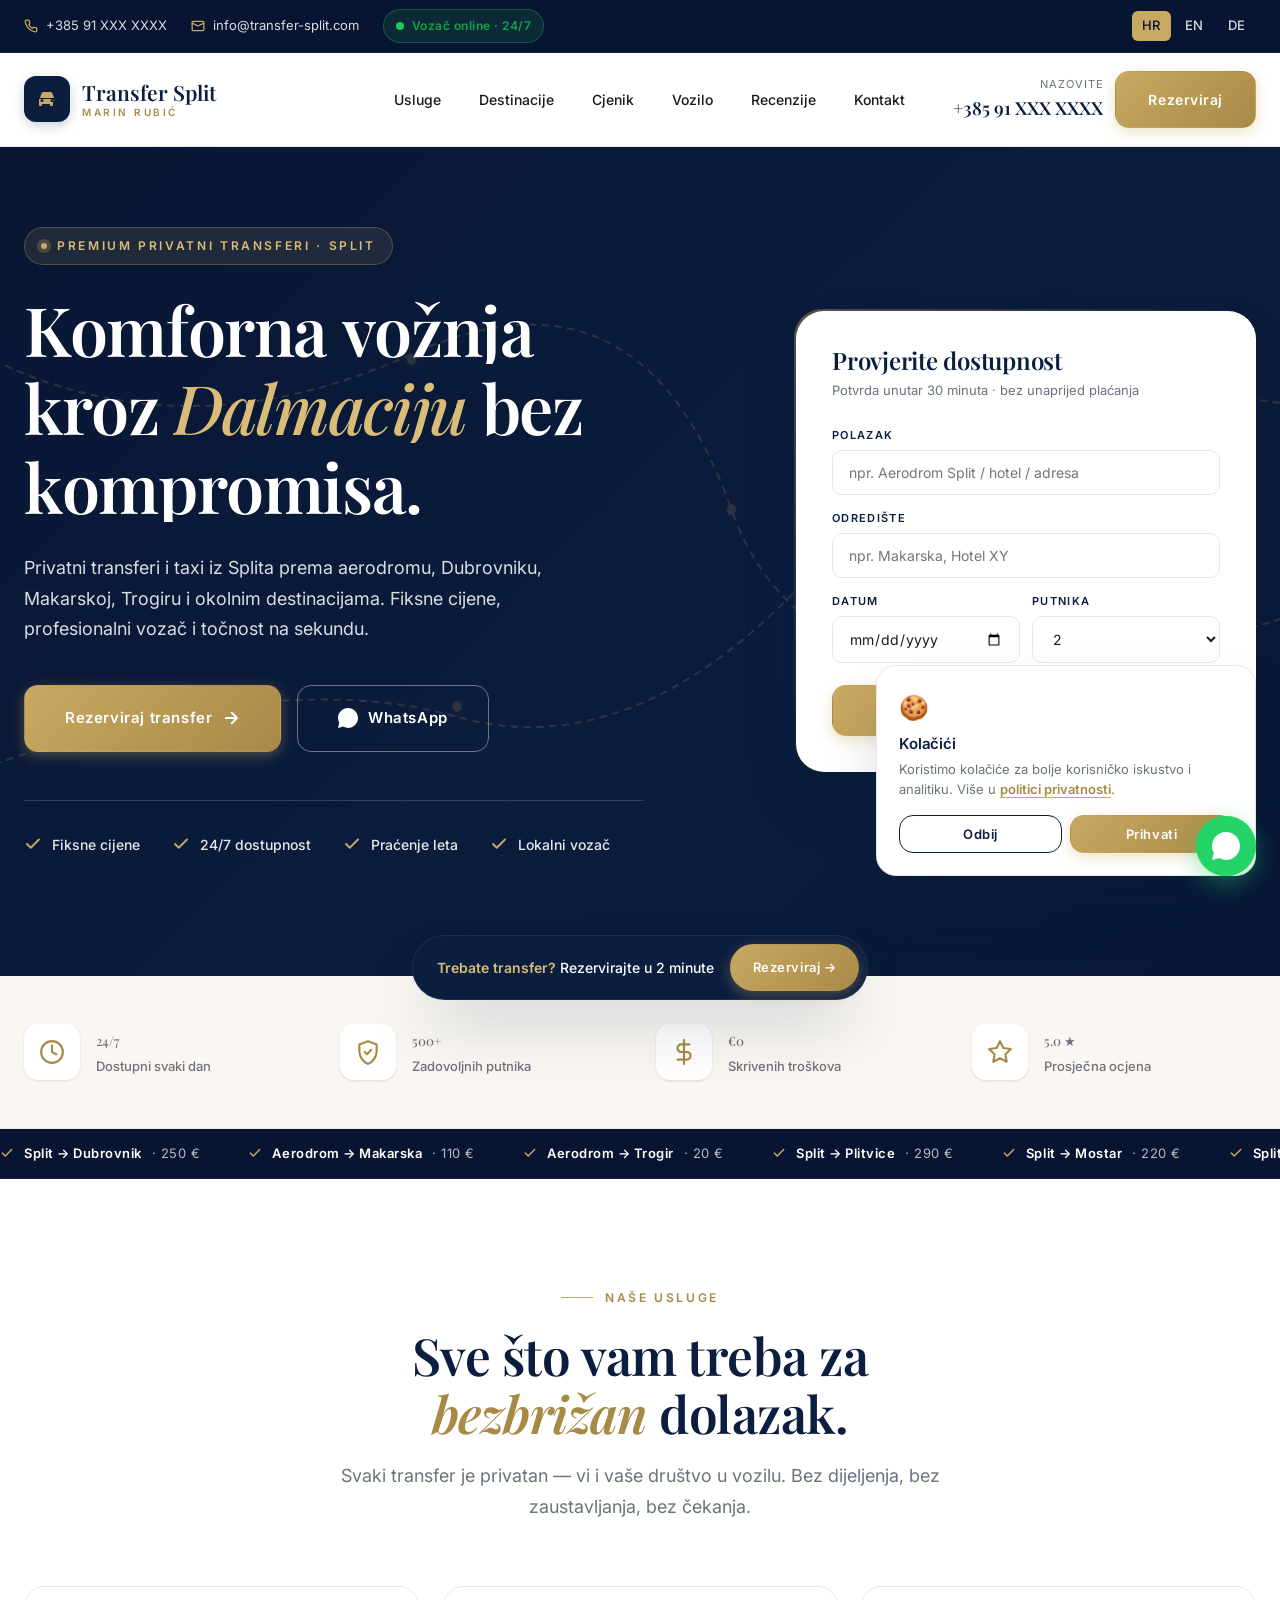
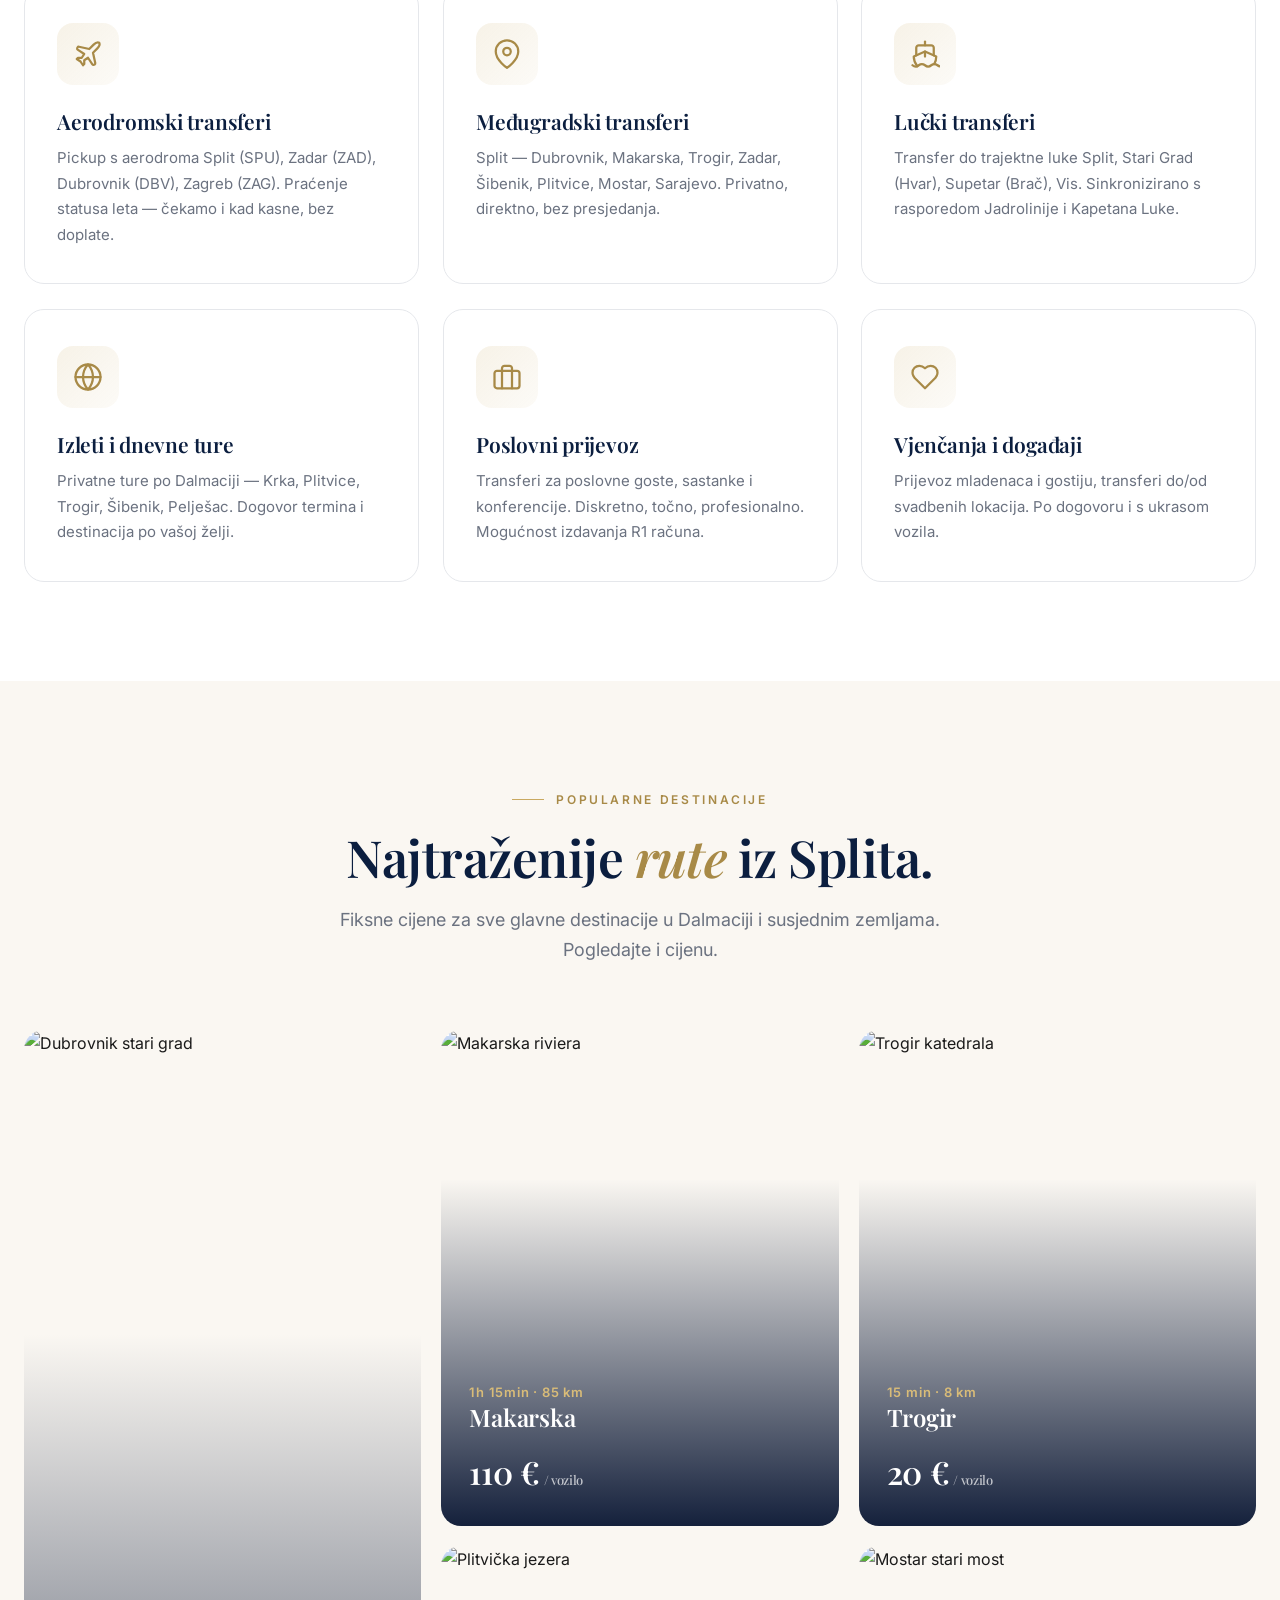
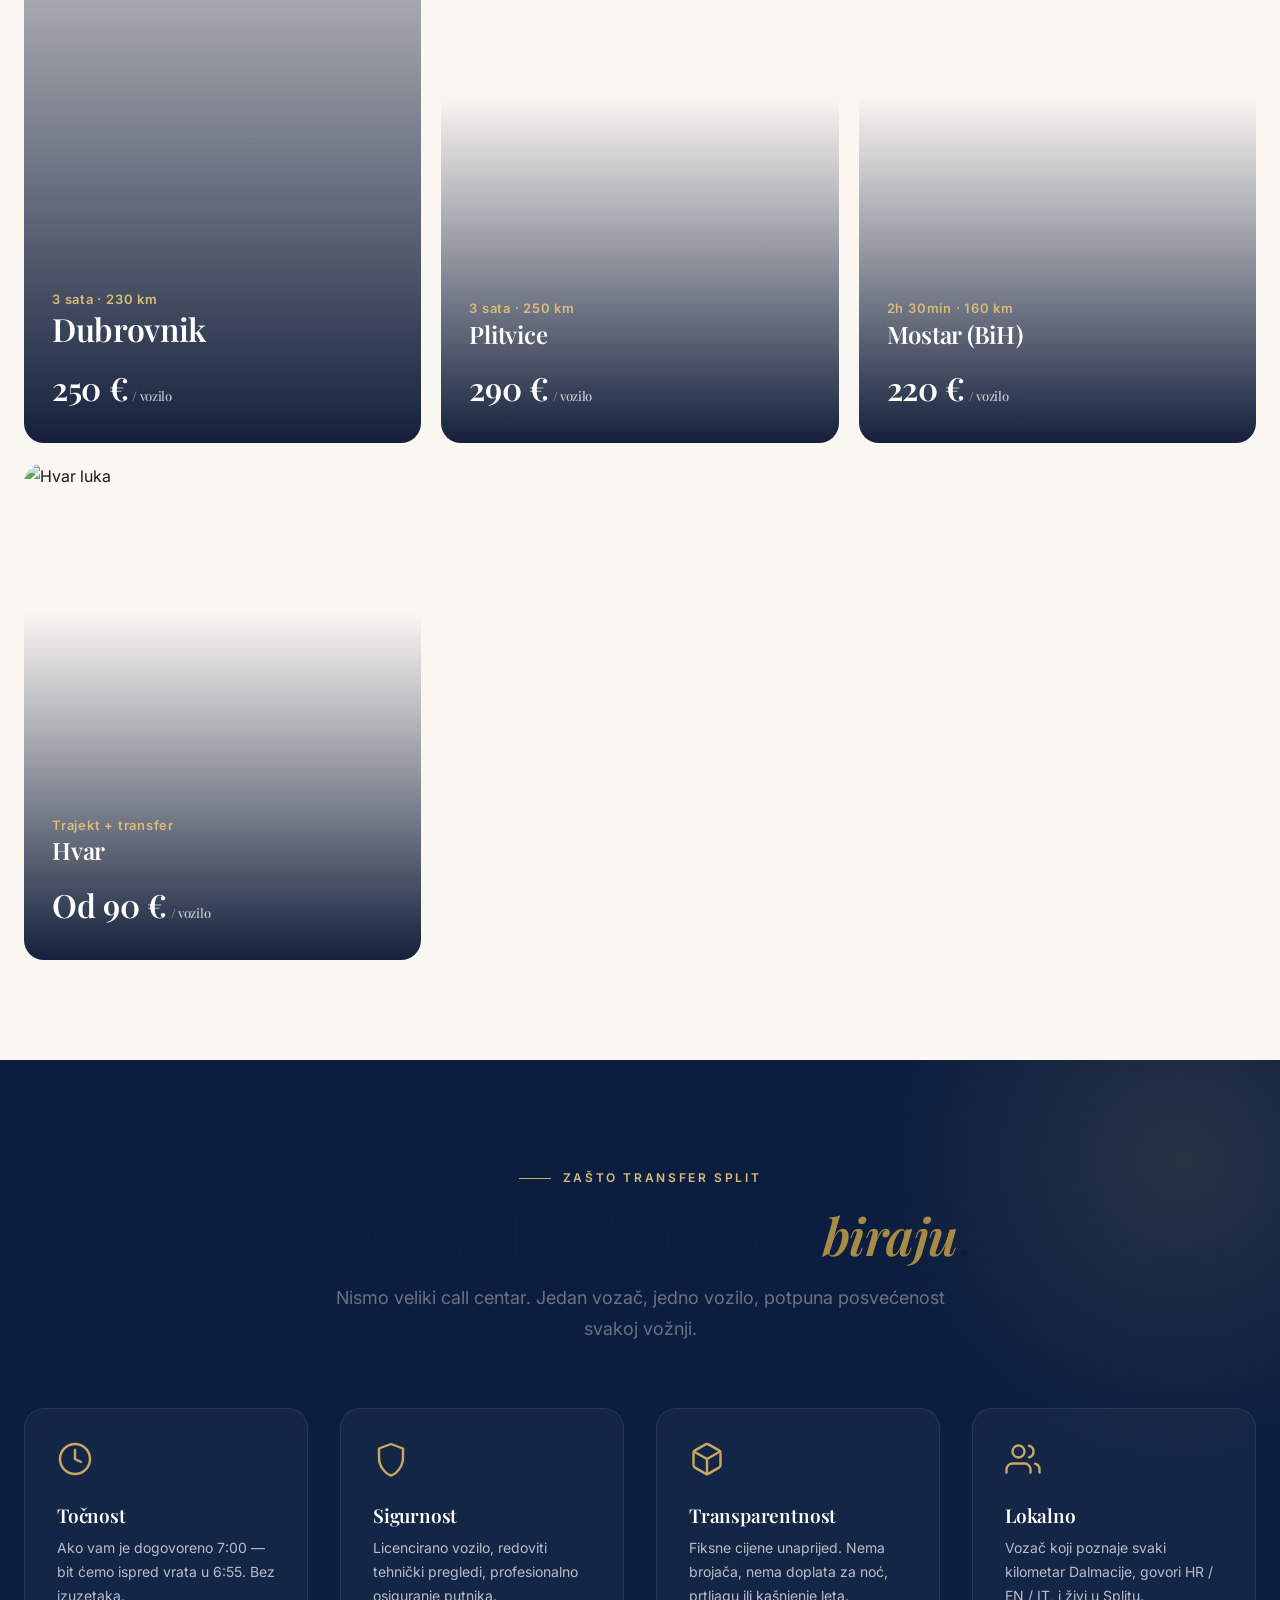
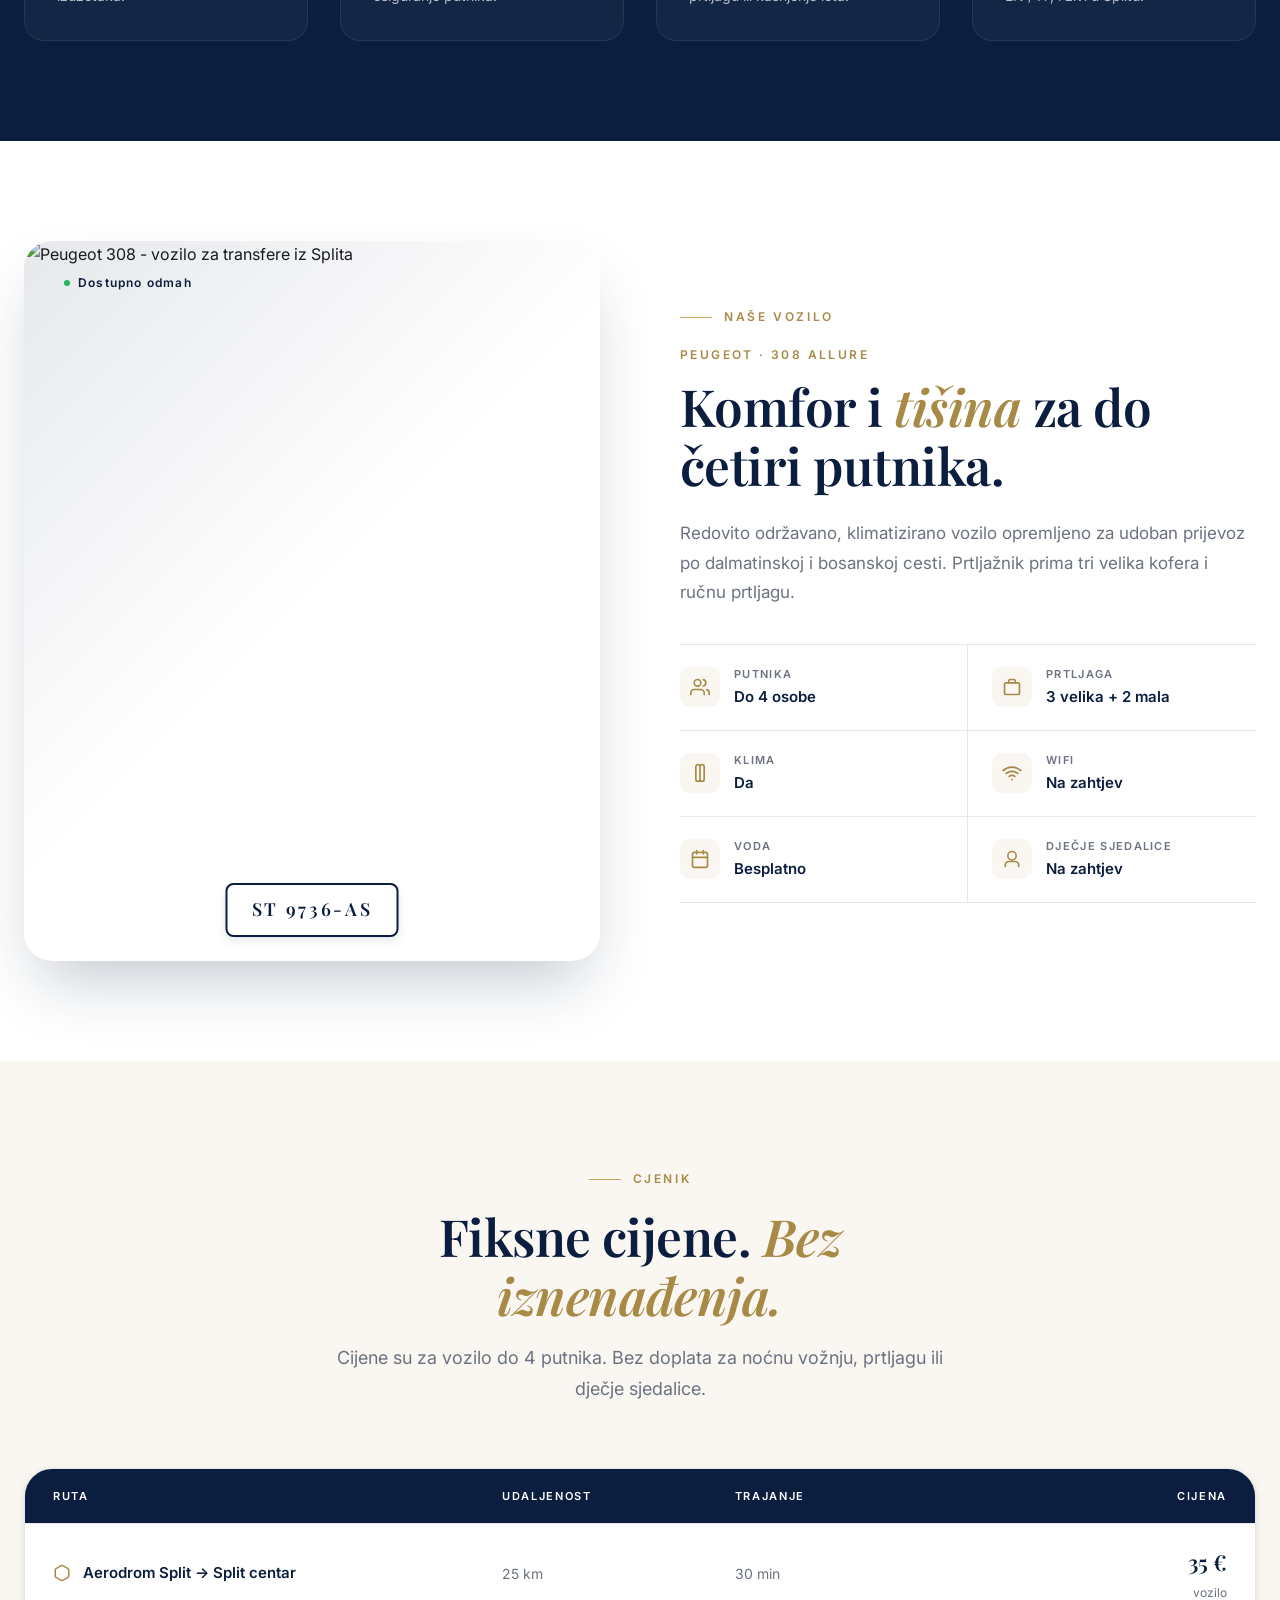
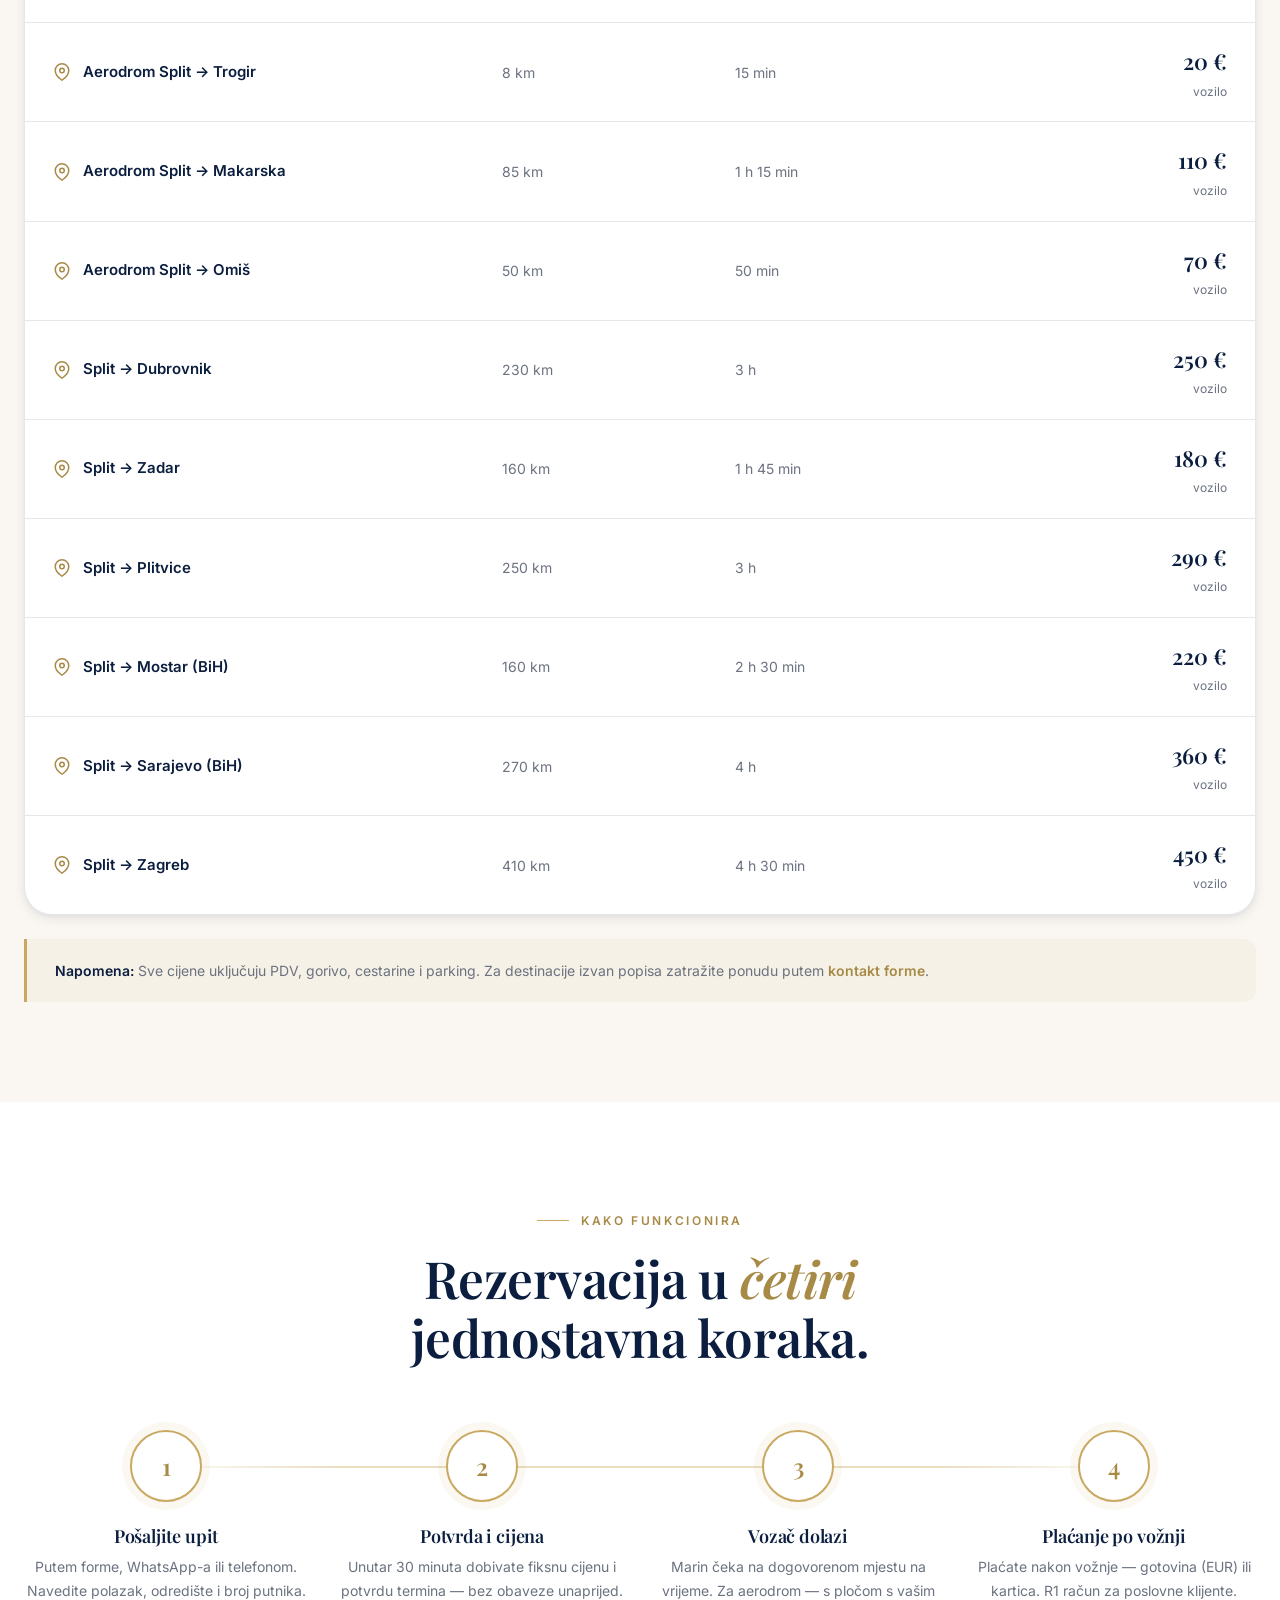
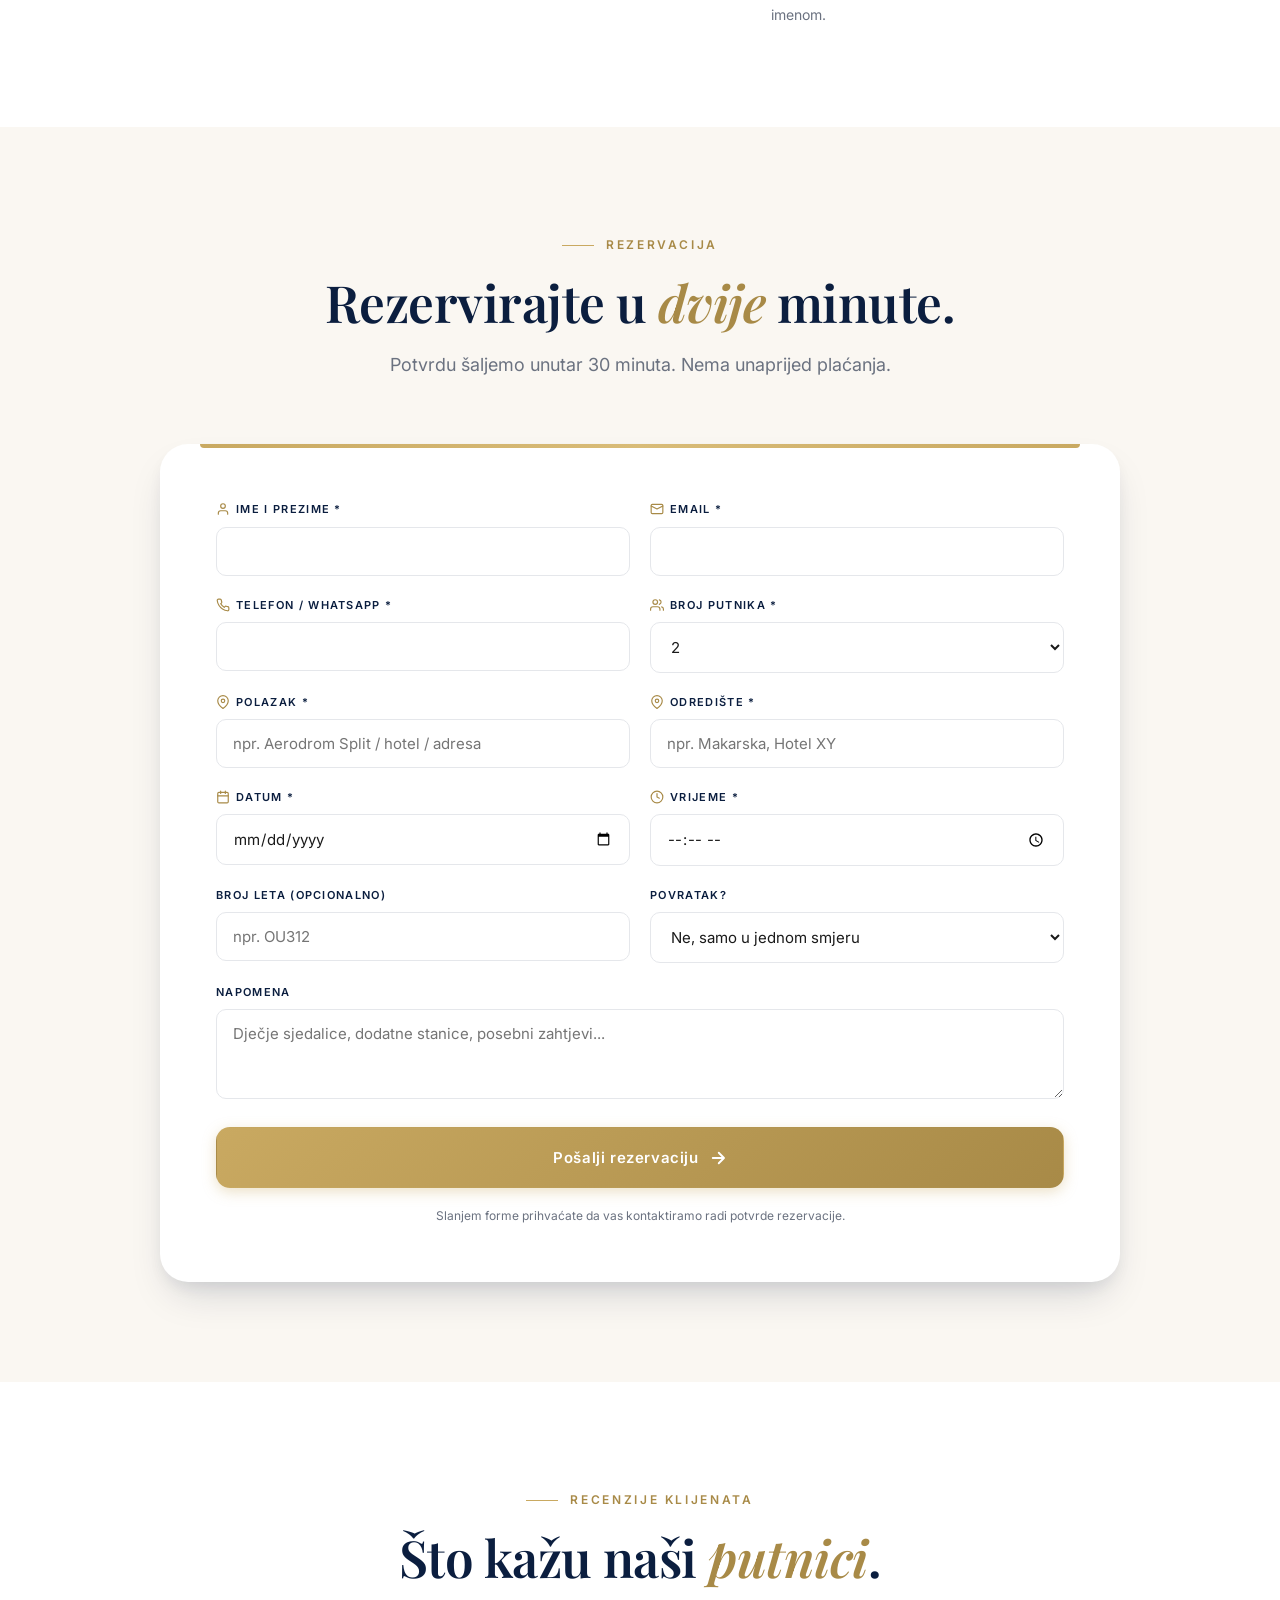
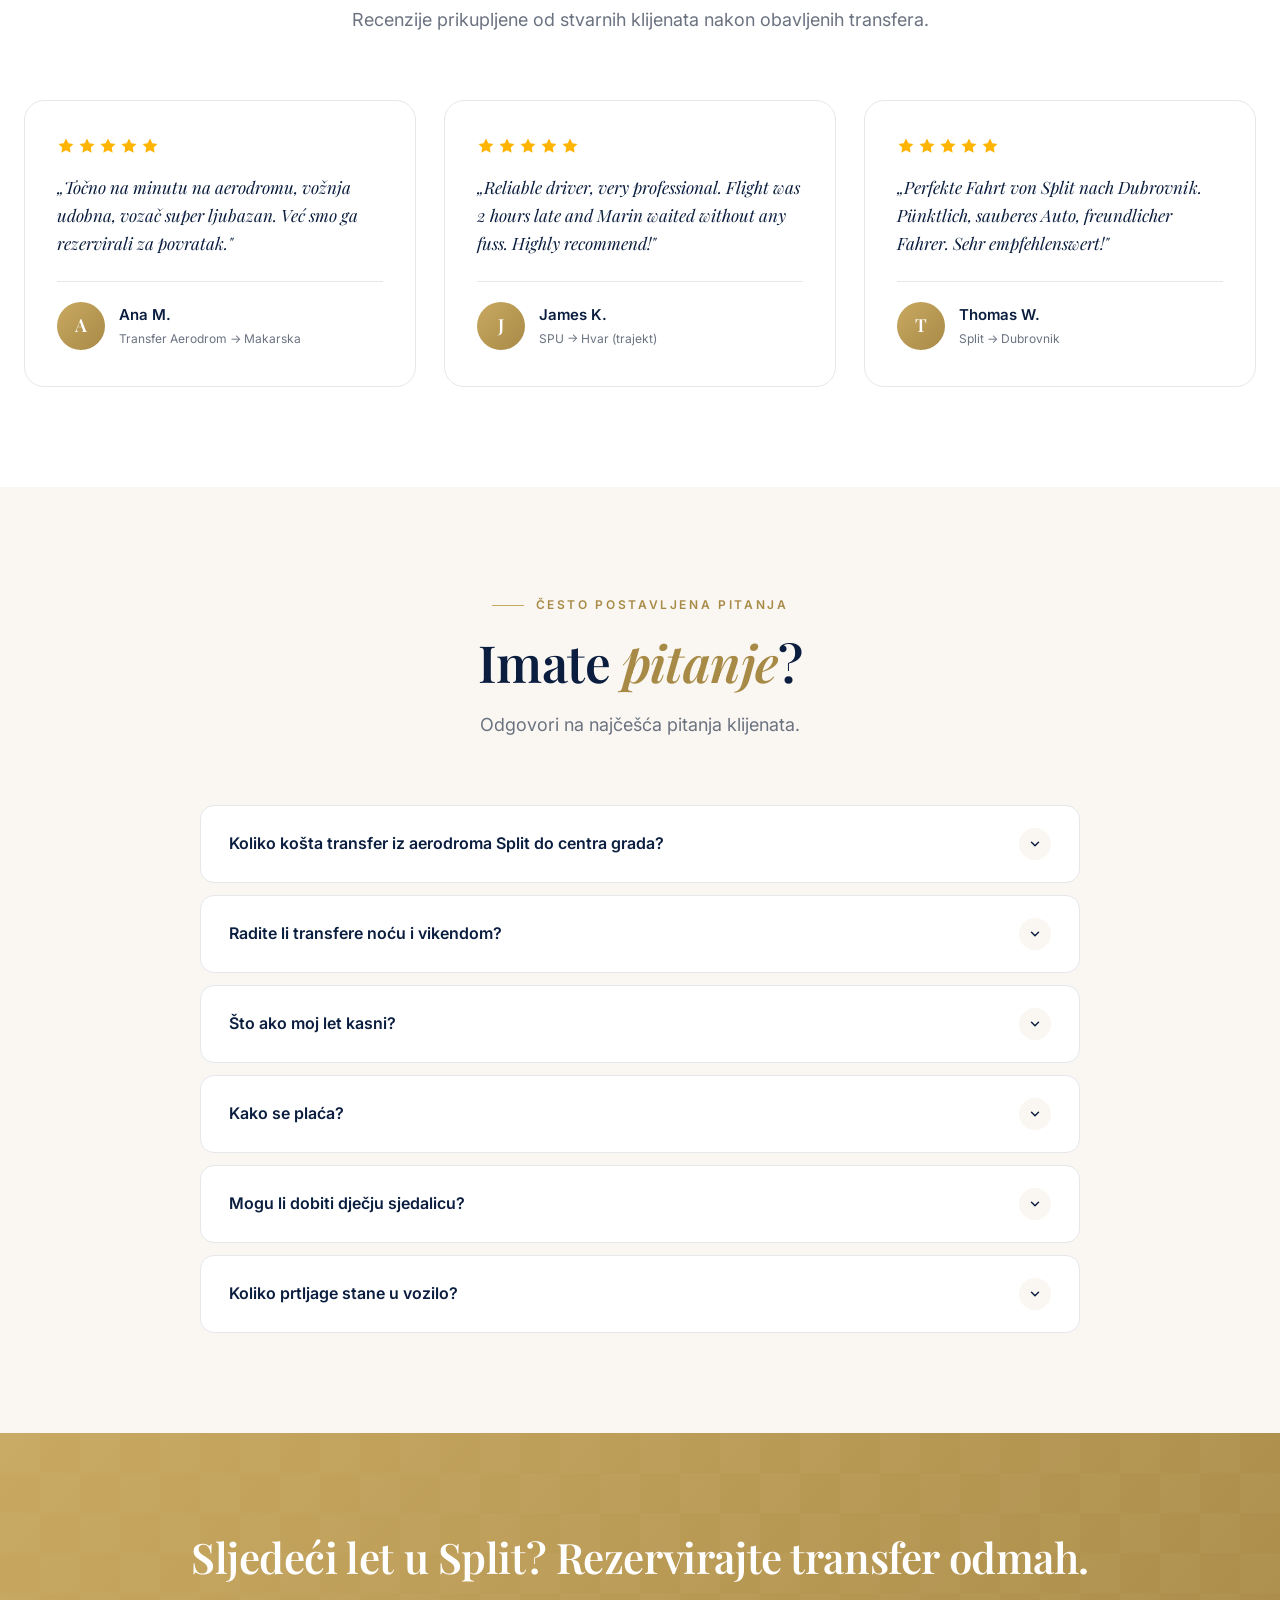
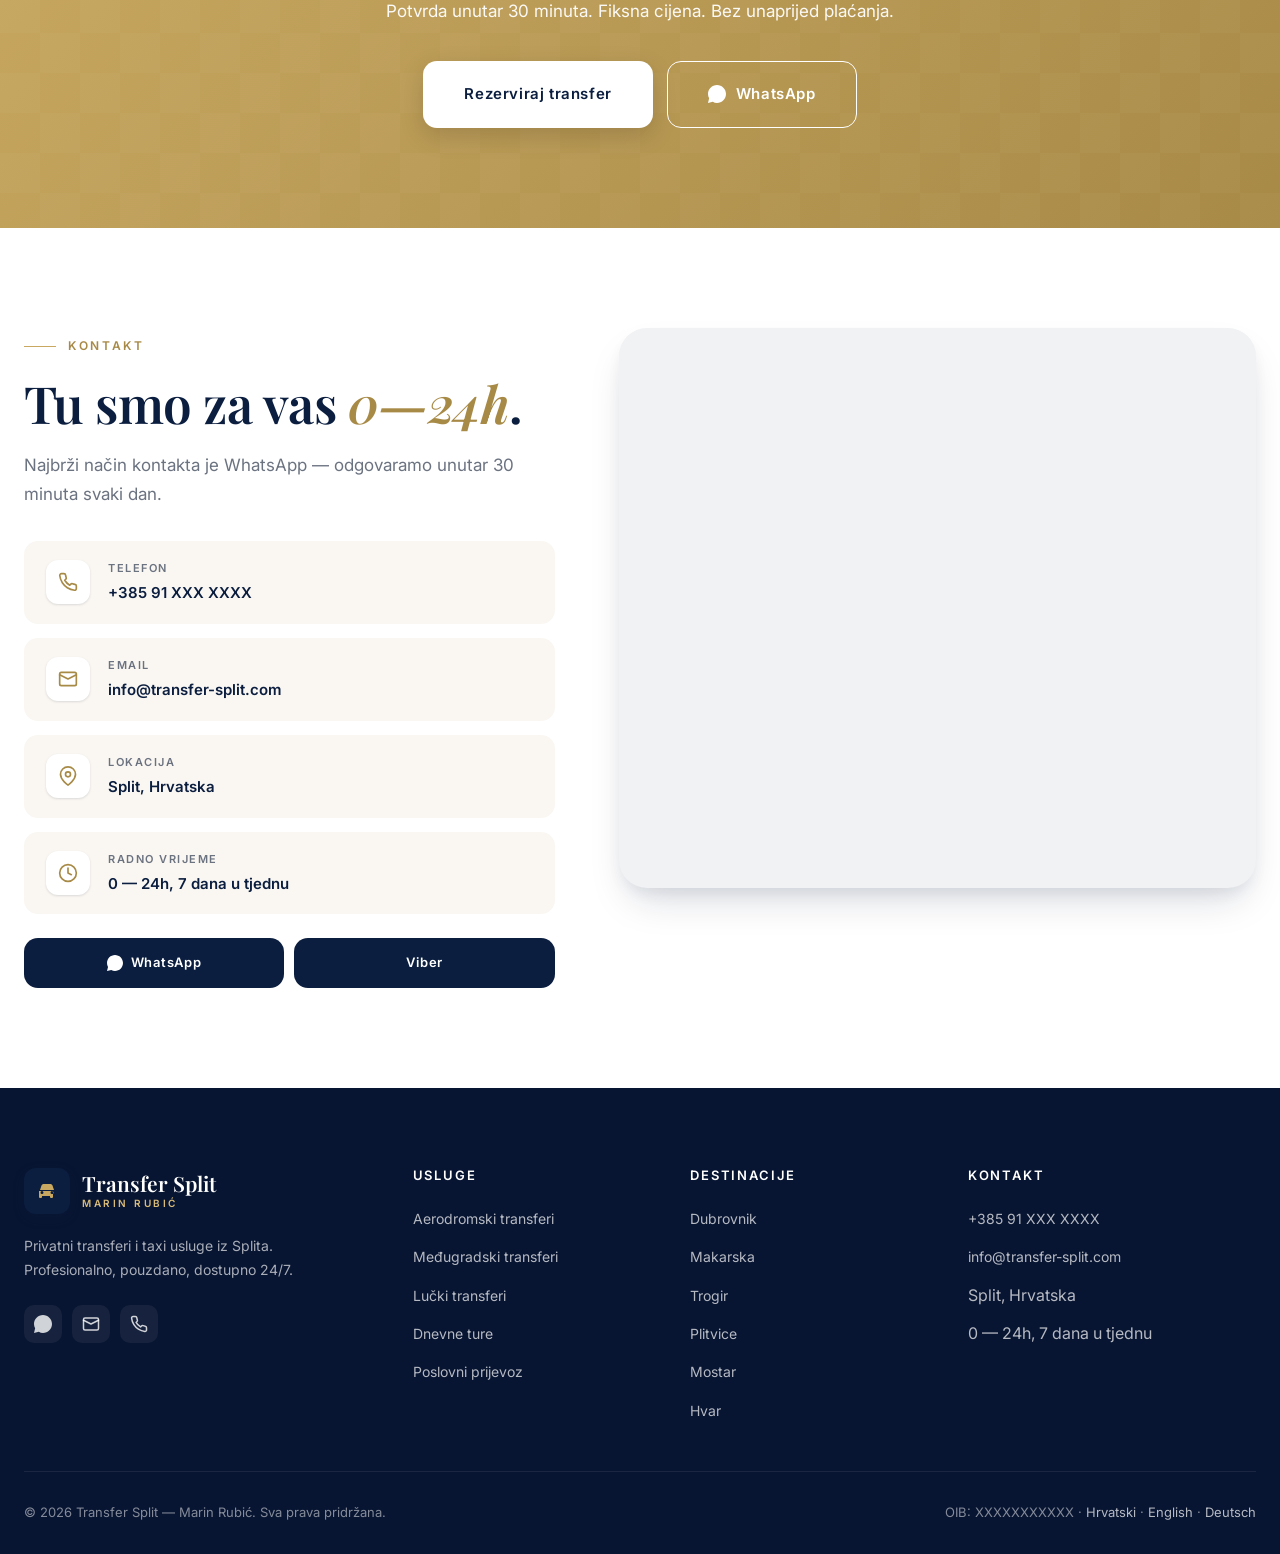
==== commit dca8f23a: "Add premium interactivity: page loader, scroll progress, animated counters, 3D tilt cards, magnetic " ====
--- a/index.html
+++ b/index.html
@@ -88,6 +88,18 @@
 </head>
 <body>
 
+<!-- PAGE LOADER -->
+<div class="loader" id="loader">
+  <div class="loader__logo">
+    Transfer Split
+    <small>MARIN RUBIĆ</small>
+  </div>
+  <div class="loader__bar"></div>
+</div>
+
+<!-- SCROLL PROGRESS BAR -->
+<div class="scroll-progress" aria-hidden="true"><div class="scroll-progress__fill"></div></div>
+
 <!-- TOP UTILITY BAR -->
 <div class="topbar">
   <div class="container topbar__inner">
@@ -100,10 +112,7 @@
         <svg width="14" height="14" viewBox="0 0 24 24" fill="none" stroke="currentColor" stroke-width="2.2" stroke-linecap="round" stroke-linejoin="round"><rect x="2" y="4" width="20" height="16" rx="2"/><path d="m22 7-10 5L2 7"/></svg>
         info@transfer-split.com
       </a>
-      <span style="display:inline-flex;align-items:center;gap:8px">
-        <svg width="14" height="14" viewBox="0 0 24 24" fill="none" stroke="currentColor" stroke-width="2.2" stroke-linecap="round" stroke-linejoin="round" style="color:var(--gold)"><circle cx="12" cy="12" r="10"/><polyline points="12 6 12 12 16 14"/></svg>
-        24/7 dostupno
-      </span>
+      <span class="online-badge">Vozač online · 24/7</span>
     </div>
     <div class="topbar__lang">
       <a href="/" class="active">HR</a>
@@ -146,6 +155,15 @@
 
 <!-- HERO -->
 <section class="hero">
+  <!-- Animated route lines (decorative) -->
+  <svg class="hero__route" viewBox="0 0 1400 800" preserveAspectRatio="none" aria-hidden="true">
+    <path d="M -20 600 Q 300 500 500 550 T 900 400 T 1420 250" />
+    <path d="M -20 200 Q 200 300 450 200 T 800 350 T 1420 450" />
+    <circle cx="500" cy="540" r="5" />
+    <circle cx="900" cy="400" r="5" />
+    <circle cx="450" cy="205" r="5" />
+    <circle cx="800" cy="350" r="5" />
+  </svg>
   <div class="container hero__inner">
     <div class="hero__text">
       <span class="hero__eyebrow">Premium privatni transferi · Split</span>
@@ -156,11 +174,11 @@
         Privatni transferi i taxi iz Splita prema aerodromu, Dubrovniku, Makarskoj, Trogiru i okolnim destinacijama. Fiksne cijene, profesionalni vozač i točnost na sekundu.
       </p>
       <div class="hero__cta">
-        <a href="#rezervacija" class="btn btn--primary btn--lg">
+        <a href="#rezervacija" class="btn btn--primary btn--lg" data-magnetic="0.2">
           Rezerviraj transfer
           <svg width="18" height="18" viewBox="0 0 24 24" fill="none" stroke="currentColor" stroke-width="2.5" stroke-linecap="round" stroke-linejoin="round"><path d="M5 12h14M13 5l7 7-7 7"/></svg>
         </a>
-        <a href="https://wa.me/385911234567" class="btn btn--ghost btn--lg" target="_blank" rel="noopener">
+        <a href="https://wa.me/385911234567" class="btn btn--ghost btn--lg" target="_blank" rel="noopener" data-magnetic="0.2">
           <svg width="20" height="20" viewBox="0 0 24 24" fill="currentColor"><path d="M17.472 14.382c-.297-.149-1.758-.867-2.03-.967-.273-.099-.471-.148-.67.15-.197.297-.767.966-.94 1.164-.173.199-.347.223-.644.075-.297-.15-1.255-.463-2.39-1.475-.883-.788-1.48-1.761-1.653-2.059-.173-.297-.018-.458.13-.606.134-.133.298-.347.446-.52.149-.174.198-.298.298-.497.099-.198.05-.371-.025-.52-.075-.149-.669-1.612-.916-2.207-.242-.579-.487-.5-.669-.51-.173-.008-.371-.01-.57-.01-.198 0-.52.074-.792.372-.272.297-1.04 1.016-1.04 2.479 0 1.462 1.065 2.875 1.213 3.074.149.198 2.096 3.2 5.077 4.487.709.306 1.262.489 1.694.625.712.227 1.36.195 1.871.118.571-.085 1.758-.719 2.006-1.413.248-.694.248-1.289.173-1.413-.074-.124-.272-.198-.57-.347M12 0C5.373 0 0 5.373 0 12c0 2.116.55 4.106 1.515 5.832L0 24l6.392-1.671A11.94 11.94 0 0 0 12 24c6.627 0 12-5.373 12-12S18.627 0 12 0z"/></svg>
           WhatsApp
         </a>
@@ -211,22 +229,43 @@
   <div class="container trust__inner">
     <div class="trust__item">
       <div class="trust__icon"><svg width="26" height="26" viewBox="0 0 24 24" fill="none" stroke="currentColor" stroke-width="2" stroke-linecap="round" stroke-linejoin="round"><circle cx="12" cy="12" r="10"/><polyline points="12 6 12 12 16 14"/></svg></div>
-      <div class="trust__text"><strong>24 / 7</strong><span>Dostupni svaki dan</span></div>
+      <div class="trust__text"><strong><span class="counter" data-counter="24" data-suffix="/7">24/7</span></strong><span>Dostupni svaki dan</span></div>
     </div>
     <div class="trust__item">
       <div class="trust__icon"><svg width="26" height="26" viewBox="0 0 24 24" fill="none" stroke="currentColor" stroke-width="2" stroke-linecap="round" stroke-linejoin="round"><path d="M12 2 4 5v6c0 5.55 3.84 10.74 8 12 4.16-1.26 8-6.45 8-12V5l-8-3z"/><path d="m9 12 2 2 4-4"/></svg></div>
-      <div class="trust__text"><strong>100%</strong><span>Sigurno i licencirano</span></div>
+      <div class="trust__text"><strong><span class="counter" data-counter="500" data-suffix="+">0+</span></strong><span>Zadovoljnih putnika</span></div>
     </div>
     <div class="trust__item">
       <div class="trust__icon"><svg width="26" height="26" viewBox="0 0 24 24" fill="none" stroke="currentColor" stroke-width="2" stroke-linecap="round" stroke-linejoin="round"><line x1="12" y1="1" x2="12" y2="23"/><path d="M17 5H9.5a3.5 3.5 0 0 0 0 7h5a3.5 3.5 0 0 1 0 7H6"/></svg></div>
-      <div class="trust__text"><strong>Fiksne cijene</strong><span>Bez skrivenih troškova</span></div>
+      <div class="trust__text"><strong><span class="counter" data-counter="0" data-prefix="€" data-suffix="">€0</span></strong><span>Skrivenih troškova</span></div>
     </div>
     <div class="trust__item">
       <div class="trust__icon"><svg width="26" height="26" viewBox="0 0 24 24" fill="none" stroke="currentColor" stroke-width="2" stroke-linecap="round" stroke-linejoin="round"><polygon points="12 2 15.09 8.26 22 9.27 17 14.14 18.18 21.02 12 17.77 5.82 21.02 7 14.14 2 9.27 8.91 8.26 12 2"/></svg></div>
-      <div class="trust__text"><strong>5.0 ★</strong><span>Zadovoljni klijenti</span></div>
-    </div>
-  </div>
-</section>
+      <div class="trust__text"><strong><span class="counter" data-counter="5" data-decimals="1" data-suffix=" ★">0.0 ★</span></strong><span>Prosječna ocjena</span></div>
+    </div>
+  </div>
+</section>
+
+<!-- MARQUEE TICKER -->
+<div class="marquee" aria-hidden="true">
+  <div class="marquee__track">
+    <span class="marquee__item"><svg width="14" height="14" viewBox="0 0 24 24" fill="none" stroke="currentColor" stroke-width="2.5" stroke-linecap="round" stroke-linejoin="round"><path d="M20 6 9 17l-5-5"/></svg> <strong>Split → Dubrovnik</strong> · 250 €</span>
+    <span class="marquee__item"><svg width="14" height="14" viewBox="0 0 24 24" fill="none" stroke="currentColor" stroke-width="2.5" stroke-linecap="round" stroke-linejoin="round"><path d="M20 6 9 17l-5-5"/></svg> <strong>Aerodrom → Makarska</strong> · 110 €</span>
+    <span class="marquee__item"><svg width="14" height="14" viewBox="0 0 24 24" fill="none" stroke="currentColor" stroke-width="2.5" stroke-linecap="round" stroke-linejoin="round"><path d="M20 6 9 17l-5-5"/></svg> <strong>Aerodrom → Trogir</strong> · 20 €</span>
+    <span class="marquee__item"><svg width="14" height="14" viewBox="0 0 24 24" fill="none" stroke="currentColor" stroke-width="2.5" stroke-linecap="round" stroke-linejoin="round"><path d="M20 6 9 17l-5-5"/></svg> <strong>Split → Plitvice</strong> · 290 €</span>
+    <span class="marquee__item"><svg width="14" height="14" viewBox="0 0 24 24" fill="none" stroke="currentColor" stroke-width="2.5" stroke-linecap="round" stroke-linejoin="round"><path d="M20 6 9 17l-5-5"/></svg> <strong>Split → Mostar</strong> · 220 €</span>
+    <span class="marquee__item"><svg width="14" height="14" viewBox="0 0 24 24" fill="none" stroke="currentColor" stroke-width="2.5" stroke-linecap="round" stroke-linejoin="round"><path d="M20 6 9 17l-5-5"/></svg> <strong>Split → Hvar</strong> · od 90 €</span>
+    <span class="marquee__item"><svg width="14" height="14" viewBox="0 0 24 24" fill="none" stroke="currentColor" stroke-width="2.5" stroke-linecap="round" stroke-linejoin="round"><path d="M20 6 9 17l-5-5"/></svg> <strong>Split → Zadar</strong> · 180 €</span>
+    <!-- duplicated for infinite scroll -->
+    <span class="marquee__item"><svg width="14" height="14" viewBox="0 0 24 24" fill="none" stroke="currentColor" stroke-width="2.5" stroke-linecap="round" stroke-linejoin="round"><path d="M20 6 9 17l-5-5"/></svg> <strong>Split → Dubrovnik</strong> · 250 €</span>
+    <span class="marquee__item"><svg width="14" height="14" viewBox="0 0 24 24" fill="none" stroke="currentColor" stroke-width="2.5" stroke-linecap="round" stroke-linejoin="round"><path d="M20 6 9 17l-5-5"/></svg> <strong>Aerodrom → Makarska</strong> · 110 €</span>
+    <span class="marquee__item"><svg width="14" height="14" viewBox="0 0 24 24" fill="none" stroke="currentColor" stroke-width="2.5" stroke-linecap="round" stroke-linejoin="round"><path d="M20 6 9 17l-5-5"/></svg> <strong>Aerodrom → Trogir</strong> · 20 €</span>
+    <span class="marquee__item"><svg width="14" height="14" viewBox="0 0 24 24" fill="none" stroke="currentColor" stroke-width="2.5" stroke-linecap="round" stroke-linejoin="round"><path d="M20 6 9 17l-5-5"/></svg> <strong>Split → Plitvice</strong> · 290 €</span>
+    <span class="marquee__item"><svg width="14" height="14" viewBox="0 0 24 24" fill="none" stroke="currentColor" stroke-width="2.5" stroke-linecap="round" stroke-linejoin="round"><path d="M20 6 9 17l-5-5"/></svg> <strong>Split → Mostar</strong> · 220 €</span>
+    <span class="marquee__item"><svg width="14" height="14" viewBox="0 0 24 24" fill="none" stroke="currentColor" stroke-width="2.5" stroke-linecap="round" stroke-linejoin="round"><path d="M20 6 9 17l-5-5"/></svg> <strong>Split → Hvar</strong> · od 90 €</span>
+    <span class="marquee__item"><svg width="14" height="14" viewBox="0 0 24 24" fill="none" stroke="currentColor" stroke-width="2.5" stroke-linecap="round" stroke-linejoin="round"><path d="M20 6 9 17l-5-5"/></svg> <strong>Split → Zadar</strong> · 180 €</span>
+  </div>
+</div>
 
 <!-- USLUGE -->
 <section id="usluge">
@@ -238,37 +277,37 @@
     </div>
 
     <div class="services-grid">
-      <article class="service-card">
+      <article class="service-card tilt">
         <div class="service-icon"><svg width="30" height="30" viewBox="0 0 24 24" fill="none" stroke="currentColor" stroke-width="1.8" stroke-linecap="round" stroke-linejoin="round"><path d="M17.8 19.2 16 11l3.5-3.5C21 6 21.5 4 21 3c-1-.5-3 0-4.5 1.5L13 8 4.8 6.2c-.5-.1-.9.1-1.1.5l-.3.5c-.2.5-.1 1 .3 1.3L9 12l-2 3H4l-1 1 3 2 2 3 1-1v-3l3-2 3.5 5.3c.3.4.8.5 1.3.3l.5-.2c.4-.3.6-.7.5-1.2z"/></svg></div>
         <h3>Aerodromski transferi</h3>
         <p>Pickup s aerodroma Split (SPU), Zadar (ZAD), Dubrovnik (DBV), Zagreb (ZAG). Praćenje statusa leta — čekamo i kad kasne, bez doplate.</p>
       </article>
 
-      <article class="service-card">
+      <article class="service-card tilt">
         <div class="service-icon"><svg width="30" height="30" viewBox="0 0 24 24" fill="none" stroke="currentColor" stroke-width="1.8" stroke-linecap="round" stroke-linejoin="round"><path d="M21 10c0 7-9 13-9 13s-9-6-9-13a9 9 0 0 1 18 0z"/><circle cx="12" cy="10" r="3"/></svg></div>
         <h3>Međugradski transferi</h3>
         <p>Split — Dubrovnik, Makarska, Trogir, Zadar, Šibenik, Plitvice, Mostar, Sarajevo. Privatno, direktno, bez presjedanja.</p>
       </article>
 
-      <article class="service-card">
+      <article class="service-card tilt">
         <div class="service-icon"><svg width="30" height="30" viewBox="0 0 24 24" fill="none" stroke="currentColor" stroke-width="1.8" stroke-linecap="round" stroke-linejoin="round"><path d="M2 21c.6.5 1.2 1 2.5 1 2.5 0 2.5-2 5-2s2.5 2 5 2 2.5-2 5-2 2.5 2 5 2"/><path d="M19.38 20A11.6 11.6 0 0 0 21 14l-9-4-9 4c0 2.9.94 5.34 2.81 7.76"/><path d="M19 13V7a2 2 0 0 0-2-2H7a2 2 0 0 0-2 2v6"/><path d="M12 10v4"/><path d="M12 2v3"/></svg></div>
         <h3>Lučki transferi</h3>
         <p>Transfer do trajektne luke Split, Stari Grad (Hvar), Supetar (Brač), Vis. Sinkronizirano s rasporedom Jadrolinije i Kapetana Luke.</p>
       </article>
 
-      <article class="service-card">
+      <article class="service-card tilt">
         <div class="service-icon"><svg width="30" height="30" viewBox="0 0 24 24" fill="none" stroke="currentColor" stroke-width="1.8" stroke-linecap="round" stroke-linejoin="round"><circle cx="12" cy="12" r="10"/><path d="M2 12h20M12 2a15.3 15.3 0 0 1 4 10 15.3 15.3 0 0 1-4 10 15.3 15.3 0 0 1-4-10 15.3 15.3 0 0 1 4-10z"/></svg></div>
         <h3>Izleti i dnevne ture</h3>
         <p>Privatne ture po Dalmaciji — Krka, Plitvice, Trogir, Šibenik, Pelješac. Dogovor termina i destinacija po vašoj želji.</p>
       </article>
 
-      <article class="service-card">
+      <article class="service-card tilt">
         <div class="service-icon"><svg width="30" height="30" viewBox="0 0 24 24" fill="none" stroke="currentColor" stroke-width="1.8" stroke-linecap="round" stroke-linejoin="round"><rect x="2" y="7" width="20" height="14" rx="2"/><path d="M16 21V5a2 2 0 0 0-2-2h-4a2 2 0 0 0-2 2v16"/></svg></div>
         <h3>Poslovni prijevoz</h3>
         <p>Transferi za poslovne goste, sastanke i konferencije. Diskretno, točno, profesionalno. Mogućnost izdavanja R1 računa.</p>
       </article>
 
-      <article class="service-card">
+      <article class="service-card tilt">
         <div class="service-icon"><svg width="30" height="30" viewBox="0 0 24 24" fill="none" stroke="currentColor" stroke-width="1.8" stroke-linecap="round" stroke-linejoin="round"><path d="M19 14c1.5-1.5 3-3.4 3-5.5A5.5 5.5 0 0 0 16.5 3c-1.8 0-3 .5-4.5 2-1.5-1.5-2.7-2-4.5-2A5.5 5.5 0 0 0 2 8.5c0 2.1 1.5 4 3 5.5l7 7Z"/></svg></div>
         <h3>Vjenčanja i događaji</h3>
         <p>Prijevoz mladenaca i gostiju, transferi do/od svadbenih lokacija. Po dogovoru i s ukrasom vozila.</p>
@@ -376,8 +415,8 @@
 <!-- VOZILO -->
 <section id="vozilo" class="fleet">
   <div class="container fleet__inner">
-    <div class="fleet__visual">
-      <div class="fleet__badge">Dostupno</div>
+    <div class="fleet__visual" data-lightbox="assets/img/peugeot-308.jpg" style="cursor:zoom-in">
+      <div class="fleet__badge">Dostupno odmah</div>
       <img src="assets/img/peugeot-308.jpg" alt="Peugeot 308 - vozilo za transfere iz Splita" loading="lazy">
       <div class="fleet__plate">ST 9736-AS</div>
     </div>
@@ -826,6 +865,44 @@
   <svg width="28" height="28" viewBox="0 0 24 24" fill="currentColor"><path d="M17.472 14.382c-.297-.149-1.758-.867-2.03-.967-.273-.099-.471-.148-.67.15-.197.297-.767.966-.94 1.164-.173.199-.347.223-.644.075-.297-.15-1.255-.463-2.39-1.475-.883-.788-1.48-1.761-1.653-2.059-.173-.297-.018-.458.13-.606.134-.133.298-.347.446-.52.149-.174.198-.298.298-.497.099-.198.05-.371-.025-.52-.075-.149-.669-1.612-.916-2.207-.242-.579-.487-.5-.669-.51-.173-.008-.371-.01-.57-.01-.198 0-.52.074-.792.372-.272.297-1.04 1.016-1.04 2.479 0 1.462 1.065 2.875 1.213 3.074.149.198 2.096 3.2 5.077 4.487.709.306 1.262.489 1.694.625.712.227 1.36.195 1.871.118.571-.085 1.758-.719 2.006-1.413.248-.694.248-1.289.173-1.413-.074-.124-.272-.198-.57-.347M12 0C5.373 0 0 5.373 0 12c0 2.116.55 4.106 1.515 5.832L0 24l6.392-1.671A11.94 11.94 0 0 0 12 24c6.627 0 12-5.373 12-12S18.627 0 12 0z"/></svg>
 </a>
 
+<!-- BACK TO TOP -->
+<a href="#top" class="back-top" aria-label="Povratak na vrh">
+  <span class="back-top__progress" aria-hidden="true"></span>
+  <svg width="20" height="20" viewBox="0 0 24 24" fill="none" stroke="currentColor" stroke-width="2.5" stroke-linecap="round" stroke-linejoin="round"><path d="M12 19V5M5 12l7-7 7 7"/></svg>
+</a>
+
+<!-- STICKY BOOK BAR -->
+<div class="sticky-cta" aria-hidden="true">
+  <span class="sticky-cta__text"><strong>Trebate transfer?</strong> Rezervirajte u 2 minute</span>
+  <a href="#rezervacija" class="btn btn--primary">Rezerviraj →</a>
+</div>
+
+<!-- LIVE BOOKING NOTIFICATION -->
+<div class="notify" id="notify" role="status" aria-live="polite">
+  <div class="notify__icon">
+    <svg width="20" height="20" viewBox="0 0 24 24" fill="none" stroke="currentColor" stroke-width="2.5" stroke-linecap="round" stroke-linejoin="round"><path d="M20 6 9 17l-5-5"/></svg>
+  </div>
+  <div class="notify__text"></div>
+  <button class="notify__close" aria-label="Zatvori">×</button>
+</div>
+
+<!-- COOKIE BANNER -->
+<div class="cookie" id="cookie" role="dialog" aria-label="Cookie suglasnost">
+  <div class="cookie__icon">🍪</div>
+  <h4>Kolačići</h4>
+  <p>Koristimo kolačiće za bolje korisničko iskustvo i analitiku. Više u <a href="#kontakt">politici privatnosti</a>.</p>
+  <div class="cookie__btns">
+    <button class="btn btn--outline" data-cookie="rejected">Odbij</button>
+    <button class="btn btn--primary" data-cookie="accepted">Prihvati</button>
+  </div>
+</div>
+
+<!-- LIGHTBOX -->
+<div class="lightbox" id="lightbox" aria-hidden="true">
+  <button class="lightbox__close" aria-label="Zatvori">×</button>
+  <img class="lightbox__img" src="" alt="">
+</div>
+
 <script src="assets/js/main.js" defer></script>
 </body>
 </html>
--- a/assets/css/style.css
+++ b/assets/css/style.css
@@ -965,10 +965,445 @@
 }
 
 /* ========================================================
-   ANIMATIONS
-   ======================================================== */
-.fade-in{opacity:0;transform:translateY(20px);transition:all 700ms cubic-bezier(.4,0,.2,1)}
+   ANIMATIONS — REVEAL / STAGGER
+   ======================================================== */
+.fade-in{opacity:0;transform:translateY(30px);transition:opacity 800ms cubic-bezier(.16,1,.3,1),transform 800ms cubic-bezier(.16,1,.3,1)}
 .fade-in.visible{opacity:1;transform:translateY(0)}
+.fade-left{opacity:0;transform:translateX(-40px);transition:all 900ms cubic-bezier(.16,1,.3,1)}
+.fade-left.visible{opacity:1;transform:translateX(0)}
+.fade-right{opacity:0;transform:translateX(40px);transition:all 900ms cubic-bezier(.16,1,.3,1)}
+.fade-right.visible{opacity:1;transform:translateX(0)}
+.zoom-in{opacity:0;transform:scale(.92);transition:all 800ms cubic-bezier(.16,1,.3,1)}
+.zoom-in.visible{opacity:1;transform:scale(1)}
+
+/* stagger via JS delay attribute */
+.fade-in[data-delay="100"]{transition-delay:100ms}
+.fade-in[data-delay="200"]{transition-delay:200ms}
+.fade-in[data-delay="300"]{transition-delay:300ms}
+.fade-in[data-delay="400"]{transition-delay:400ms}
+.fade-in[data-delay="500"]{transition-delay:500ms}
+.fade-in[data-delay="600"]{transition-delay:600ms}
+
+/* Stagger children automatically */
+.stagger > *{opacity:0;transform:translateY(28px);transition:all 700ms cubic-bezier(.16,1,.3,1)}
+.stagger.visible > *{opacity:1;transform:translateY(0)}
+.stagger.visible > *:nth-child(1){transition-delay:0ms}
+.stagger.visible > *:nth-child(2){transition-delay:90ms}
+.stagger.visible > *:nth-child(3){transition-delay:180ms}
+.stagger.visible > *:nth-child(4){transition-delay:270ms}
+.stagger.visible > *:nth-child(5){transition-delay:360ms}
+.stagger.visible > *:nth-child(6){transition-delay:450ms}
+.stagger.visible > *:nth-child(7){transition-delay:540ms}
+.stagger.visible > *:nth-child(8){transition-delay:630ms}
+
+/* ========================================================
+   PAGE LOADER
+   ======================================================== */
+.loader{
+  position:fixed;inset:0;z-index:9999;
+  background:var(--navy);
+  display:flex;align-items:center;justify-content:center;
+  flex-direction:column;gap:32px;
+  transition:opacity 600ms ease,visibility 600ms ease;
+}
+.loader.hidden{opacity:0;visibility:hidden;pointer-events:none}
+.loader__logo{
+  font-family:'Playfair Display',serif;
+  font-size:42px;font-weight:600;color:var(--white);
+  display:flex;flex-direction:column;align-items:center;gap:8px;
+  letter-spacing:.04em;
+}
+.loader__logo small{
+  font-family:'Inter',sans-serif;
+  font-size:11px;letter-spacing:.4em;
+  color:var(--gold);font-weight:600;
+}
+.loader__bar{
+  width:240px;height:2px;
+  background:rgba(255,255,255,.1);
+  border-radius:2px;overflow:hidden;
+  position:relative;
+}
+.loader__bar::after{
+  content:"";position:absolute;left:-30%;top:0;
+  width:30%;height:100%;
+  background:linear-gradient(90deg,transparent,var(--gold),transparent);
+  animation:loader-slide 1.4s ease-in-out infinite;
+}
+@keyframes loader-slide{
+  to{left:100%}
+}
+
+/* ========================================================
+   SCROLL PROGRESS BAR
+   ======================================================== */
+.scroll-progress{
+  position:fixed;top:0;left:0;right:0;
+  height:3px;z-index:200;
+  background:transparent;
+  pointer-events:none;
+}
+.scroll-progress__fill{
+  height:100%;width:0;
+  background:linear-gradient(90deg,var(--gold) 0%,var(--gold-light) 100%);
+  transition:width 100ms linear;
+  box-shadow:0 0 8px rgba(201,169,97,.6);
+}
+
+/* ========================================================
+   COUNTER (animated number)
+   ======================================================== */
+.counter{display:inline-block;font-variant-numeric:tabular-nums}
+
+/* ========================================================
+   MAGNETIC BUTTON (hover transform set in JS)
+   ======================================================== */
+.btn[data-magnetic]{will-change:transform;transition:background var(--transition),color var(--transition),border-color var(--transition),box-shadow var(--transition),transform 200ms cubic-bezier(.2,0,.2,1)}
+
+/* ========================================================
+   3D TILT CARD
+   ======================================================== */
+.tilt{
+  transform-style:preserve-3d;
+  transition:transform 600ms cubic-bezier(.16,1,.3,1),box-shadow var(--transition);
+  will-change:transform;
+}
+.tilt > *{transform:translateZ(0)}
+.tilt .service-icon,.tilt h3{transition:transform 500ms cubic-bezier(.16,1,.3,1)}
+.tilt:hover .service-icon{transform:translateZ(30px) scale(1.05)}
+.tilt:hover h3{transform:translateZ(20px)}
+
+/* ========================================================
+   LIVE BOOKING NOTIFICATION
+   ======================================================== */
+.notify{
+  position:fixed;bottom:24px;left:24px;
+  z-index:90;
+  background:var(--white);
+  border:1px solid var(--line);
+  border-radius:var(--radius);
+  padding:14px 18px 14px 14px;
+  box-shadow:var(--shadow-lg);
+  display:flex;align-items:center;gap:12px;
+  max-width:340px;
+  transform:translateX(-120%);
+  opacity:0;
+  transition:transform 600ms cubic-bezier(.16,1,.3,1),opacity 400ms ease;
+}
+.notify.show{transform:translateX(0);opacity:1}
+.notify__icon{
+  width:40px;height:40px;flex-shrink:0;
+  background:linear-gradient(135deg,#22c55e,#16a34a);
+  border-radius:50%;
+  display:flex;align-items:center;justify-content:center;
+  color:var(--white);
+  position:relative;
+}
+.notify__icon::after{
+  content:"";position:absolute;
+  width:10px;height:10px;background:#22c55e;
+  border-radius:50%;border:2px solid var(--white);
+  top:-2px;right:-2px;
+  animation:notify-pulse 1.8s infinite;
+}
+@keyframes notify-pulse{
+  0%{transform:scale(1);opacity:1}
+  50%{transform:scale(1.4);opacity:.4}
+  100%{transform:scale(1);opacity:1}
+}
+.notify__text{font-size:13px;line-height:1.45;color:var(--ink)}
+.notify__text strong{display:block;color:var(--navy);font-weight:600;margin-bottom:2px;font-size:13px}
+.notify__text span{font-size:11px;color:var(--muted);display:block;margin-top:2px}
+.notify__close{
+  position:absolute;top:6px;right:6px;
+  width:22px;height:22px;
+  background:transparent;border:none;
+  color:var(--muted);cursor:pointer;
+  border-radius:50%;
+  display:flex;align-items:center;justify-content:center;
+  font-size:14px;line-height:1;
+  transition:background var(--transition);
+}
+.notify__close:hover{background:var(--cream);color:var(--ink)}
+
+/* ========================================================
+   COOKIE BANNER
+   ======================================================== */
+.cookie{
+  position:fixed;bottom:24px;right:24px;
+  z-index:95;max-width:380px;
+  background:var(--white);
+  border:1px solid var(--line);
+  border-radius:var(--radius-lg);
+  padding:22px;
+  box-shadow:var(--shadow-xl);
+  transform:translateY(120%);
+  transition:transform 500ms cubic-bezier(.16,1,.3,1);
+}
+.cookie.show{transform:translateY(0)}
+.cookie__icon{font-size:24px;margin-bottom:8px}
+.cookie h4{
+  font-family:'Inter',sans-serif;
+  font-size:15px;font-weight:600;color:var(--navy);
+  margin-bottom:6px;
+}
+.cookie p{font-size:13px;color:var(--muted);line-height:1.55;margin-bottom:16px}
+.cookie p a{color:var(--gold-dark);font-weight:600;border-bottom:1px solid var(--gold)}
+.cookie__btns{display:flex;gap:8px}
+.cookie .btn{padding:10px 16px;font-size:13px;flex:1}
+
+/* ========================================================
+   BACK TO TOP
+   ======================================================== */
+.back-top{
+  position:fixed;bottom:24px;right:96px;
+  width:50px;height:50px;
+  background:var(--navy);color:var(--gold);
+  border-radius:50%;
+  display:flex;align-items:center;justify-content:center;
+  box-shadow:var(--shadow-lg);
+  z-index:88;
+  opacity:0;visibility:hidden;
+  transform:translateY(10px);
+  transition:all var(--transition);
+}
+.back-top.visible{opacity:1;visibility:visible;transform:translateY(0)}
+.back-top:hover{background:var(--gold);color:var(--navy);transform:translateY(-4px)}
+.back-top__progress{
+  position:absolute;inset:-3px;
+  border-radius:50%;
+  background:conic-gradient(var(--gold) var(--progress,0%),transparent 0);
+  z-index:-1;
+  mask:radial-gradient(circle at center, transparent 60%, black 62%);
+  -webkit-mask:radial-gradient(circle at center, transparent 60%, black 62%);
+}
+
+/* ========================================================
+   HERO ANIMATED SVG ROUTE
+   ======================================================== */
+.hero__route{
+  position:absolute;
+  inset:0;width:100%;height:100%;
+  pointer-events:none;
+  z-index:1;opacity:.18;
+}
+.hero__route path{
+  stroke:var(--gold);
+  stroke-width:2;
+  fill:none;
+  stroke-dasharray:8 6;
+  stroke-dashoffset:0;
+  animation:route-dash 30s linear infinite;
+}
+.hero__route circle{
+  fill:var(--gold);
+  filter:drop-shadow(0 0 8px rgba(201,169,97,.8));
+}
+@keyframes route-dash{
+  to{stroke-dashoffset:-560}
+}
+
+/* Hero subtle parallax (BG zoom on scroll) — handled via CSS variable from JS */
+.hero::before{
+  transform:scale(var(--hero-zoom,1.05)) translateY(var(--hero-y,0));
+  transition:transform 100ms linear;
+}
+
+/* Hero title char animation */
+.hero__title{overflow:hidden}
+.hero__title .word{display:inline-block;overflow:hidden}
+.hero__title .char{
+  display:inline-block;
+  transform:translateY(110%);
+  animation:char-rise 800ms cubic-bezier(.16,1,.3,1) forwards;
+}
+@keyframes char-rise{to{transform:translateY(0)}}
+
+/* ========================================================
+   GLOWING ONLINE BADGE
+   ======================================================== */
+.online-badge{
+  display:inline-flex;align-items:center;gap:8px;
+  padding:6px 12px;
+  background:rgba(34,197,94,.12);
+  border:1px solid rgba(34,197,94,.3);
+  border-radius:100px;
+  color:#16a34a;
+  font-size:12px;font-weight:600;
+  letter-spacing:.04em;
+}
+.online-badge::before{
+  content:"";width:8px;height:8px;
+  background:#22c55e;border-radius:50%;
+  box-shadow:0 0 0 0 rgba(34,197,94,.4);
+  animation:online-pulse 2s infinite;
+}
+@keyframes online-pulse{
+  0%{box-shadow:0 0 0 0 rgba(34,197,94,.6)}
+  70%{box-shadow:0 0 0 10px rgba(34,197,94,0)}
+  100%{box-shadow:0 0 0 0 rgba(34,197,94,0)}
+}
+
+/* ========================================================
+   GALLERY / LIGHTBOX
+   ======================================================== */
+.gallery{display:grid;grid-template-columns:repeat(4,1fr);gap:12px;margin-top:24px}
+.gallery img,.gallery__thumb{
+  width:100%;aspect-ratio:1;
+  object-fit:cover;
+  border-radius:10px;
+  cursor:pointer;
+  transition:all var(--transition);
+  border:2px solid transparent;
+}
+.gallery__thumb{
+  background:var(--cream);
+  display:flex;align-items:center;justify-content:center;
+  color:var(--muted);font-size:12px;font-weight:600;
+}
+.gallery img:hover{transform:scale(1.04);border-color:var(--gold)}
+
+.lightbox{
+  position:fixed;inset:0;z-index:1000;
+  background:rgba(8,21,50,.92);
+  display:flex;align-items:center;justify-content:center;
+  padding:32px;
+  opacity:0;visibility:hidden;
+  transition:opacity 400ms ease,visibility 400ms ease;
+  backdrop-filter:blur(8px);
+}
+.lightbox.open{opacity:1;visibility:visible}
+.lightbox__img{
+  max-width:90vw;max-height:85vh;
+  border-radius:var(--radius-lg);
+  box-shadow:0 30px 80px rgba(0,0,0,.5);
+  animation:lightbox-in 500ms cubic-bezier(.16,1,.3,1);
+}
+@keyframes lightbox-in{
+  from{opacity:0;transform:scale(.9)}
+  to{opacity:1;transform:scale(1)}
+}
+.lightbox__close{
+  position:absolute;top:24px;right:24px;
+  width:48px;height:48px;
+  background:rgba(255,255,255,.1);
+  border-radius:50%;
+  color:var(--white);font-size:28px;line-height:1;
+  display:flex;align-items:center;justify-content:center;
+  cursor:pointer;
+  transition:all var(--transition);
+  backdrop-filter:blur(10px);
+}
+.lightbox__close:hover{background:var(--gold);color:var(--navy);transform:rotate(90deg)}
+
+/* ========================================================
+   STICKY BOOK BAR (appears after hero on scroll)
+   ======================================================== */
+.sticky-cta{
+  position:fixed;bottom:-100px;left:50%;
+  transform:translateX(-50%);
+  z-index:80;
+  background:var(--navy);
+  border-radius:100px;
+  padding:8px 8px 8px 24px;
+  display:flex;align-items:center;gap:16px;
+  box-shadow:var(--shadow-xl);
+  transition:bottom 500ms cubic-bezier(.16,1,.3,1);
+  border:1px solid rgba(255,255,255,.08);
+}
+.sticky-cta.show{bottom:24px}
+.sticky-cta__text{
+  color:var(--white);
+  font-size:14px;font-weight:500;
+  white-space:nowrap;
+}
+.sticky-cta__text strong{color:var(--gold-light);font-weight:600}
+.sticky-cta .btn{padding:12px 22px;font-size:13px;border-radius:100px}
+
+/* ========================================================
+   SHIMMER / SKELETON / GRADIENT ANIMATIONS
+   ======================================================== */
+.shimmer{
+  background:linear-gradient(90deg,var(--gold-dark) 0%,var(--gold-light) 50%,var(--gold-dark) 100%);
+  background-size:200% 100%;
+  animation:shimmer-move 3s linear infinite;
+  -webkit-background-clip:text;background-clip:text;
+  -webkit-text-fill-color:transparent;
+}
+@keyframes shimmer-move{
+  0%{background-position:200% 0}
+  100%{background-position:-200% 0}
+}
+
+/* Marquee for routes ticker */
+.marquee{
+  background:var(--navy-dark);
+  color:rgba(255,255,255,.7);
+  padding:14px 0;
+  overflow:hidden;
+  border-bottom:1px solid rgba(255,255,255,.06);
+}
+.marquee__track{
+  display:flex;gap:48px;
+  white-space:nowrap;
+  animation:marquee-scroll 38s linear infinite;
+  width:max-content;
+}
+.marquee__item{
+  display:inline-flex;align-items:center;gap:10px;
+  font-size:13px;letter-spacing:.04em;
+}
+.marquee__item svg{color:var(--gold);flex-shrink:0}
+.marquee__item strong{color:var(--white);font-weight:600}
+@keyframes marquee-scroll{
+  from{transform:translateX(0)}
+  to{transform:translateX(-50%)}
+}
+
+/* ========================================================
+   ENHANCED HOVER EFFECTS
+   ======================================================== */
+.destination-card .destination-info{
+  transform:translateY(0);
+  transition:transform 500ms cubic-bezier(.16,1,.3,1);
+}
+.destination-card:hover .destination-info{transform:translateY(-8px)}
+.destination-card .destination-info::before{
+  content:"";position:absolute;
+  bottom:100%;left:28px;
+  width:40px;height:3px;
+  background:var(--gold);
+  transform:scaleX(0);transform-origin:left;
+  transition:transform 400ms cubic-bezier(.16,1,.3,1) 100ms;
+}
+.destination-card:hover .destination-info::before{transform:scaleX(1)}
+
+/* Service card glow on hover */
+.service-card{position:relative}
+.service-card::after{
+  content:"";position:absolute;inset:0;
+  border-radius:var(--radius-lg);
+  background:radial-gradient(circle at var(--mx,50%) var(--my,50%),rgba(201,169,97,.08),transparent 50%);
+  opacity:0;
+  transition:opacity 300ms;
+  pointer-events:none;
+}
+.service-card:hover::after{opacity:1}
+
+/* ========================================================
+   REDUCED MOTION
+   ======================================================== */
+@media (prefers-reduced-motion: reduce){
+  *,*::before,*::after{
+    animation-duration:.01ms !important;
+    animation-iteration-count:1 !important;
+    transition-duration:.01ms !important;
+    scroll-behavior:auto !important;
+  }
+  .hero__route path{animation:none}
+  .marquee__track{animation:none}
+  .loader{display:none}
+}
 
 /* ========================================================
    RESPONSIVE
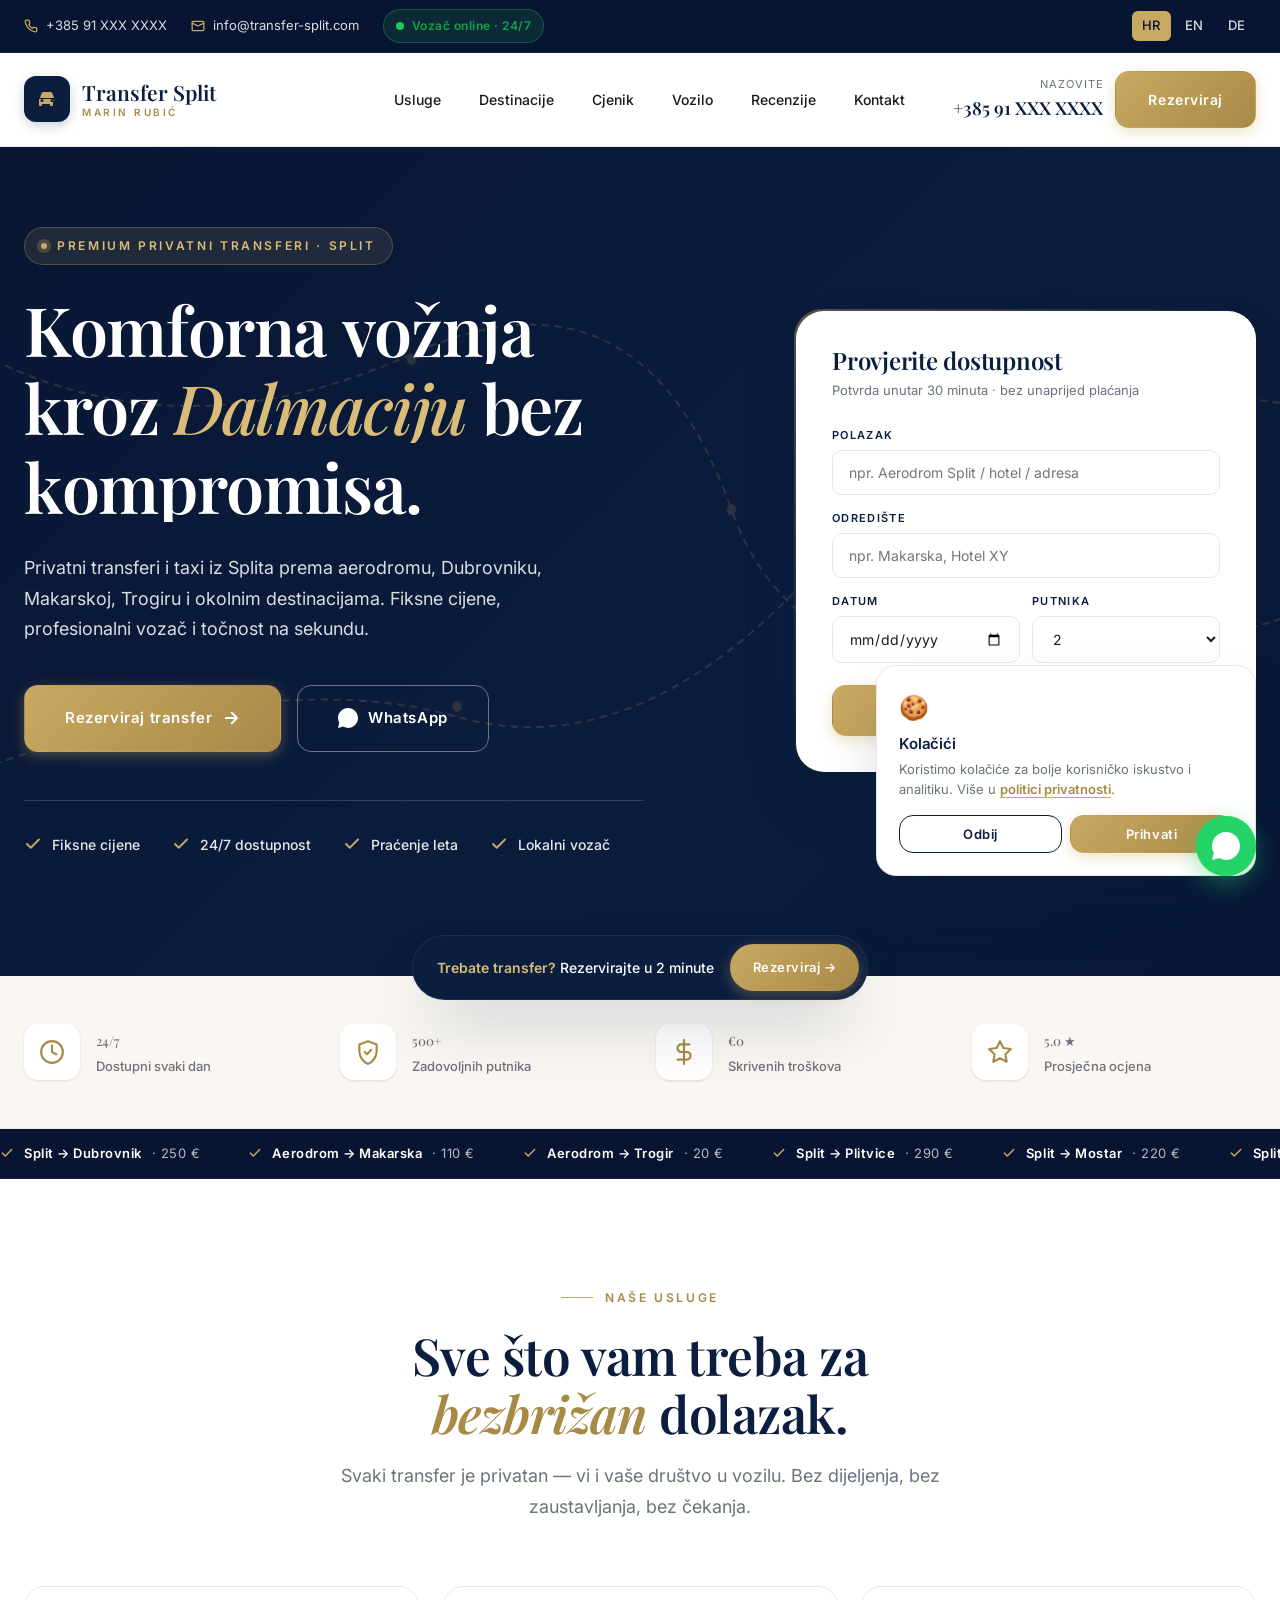
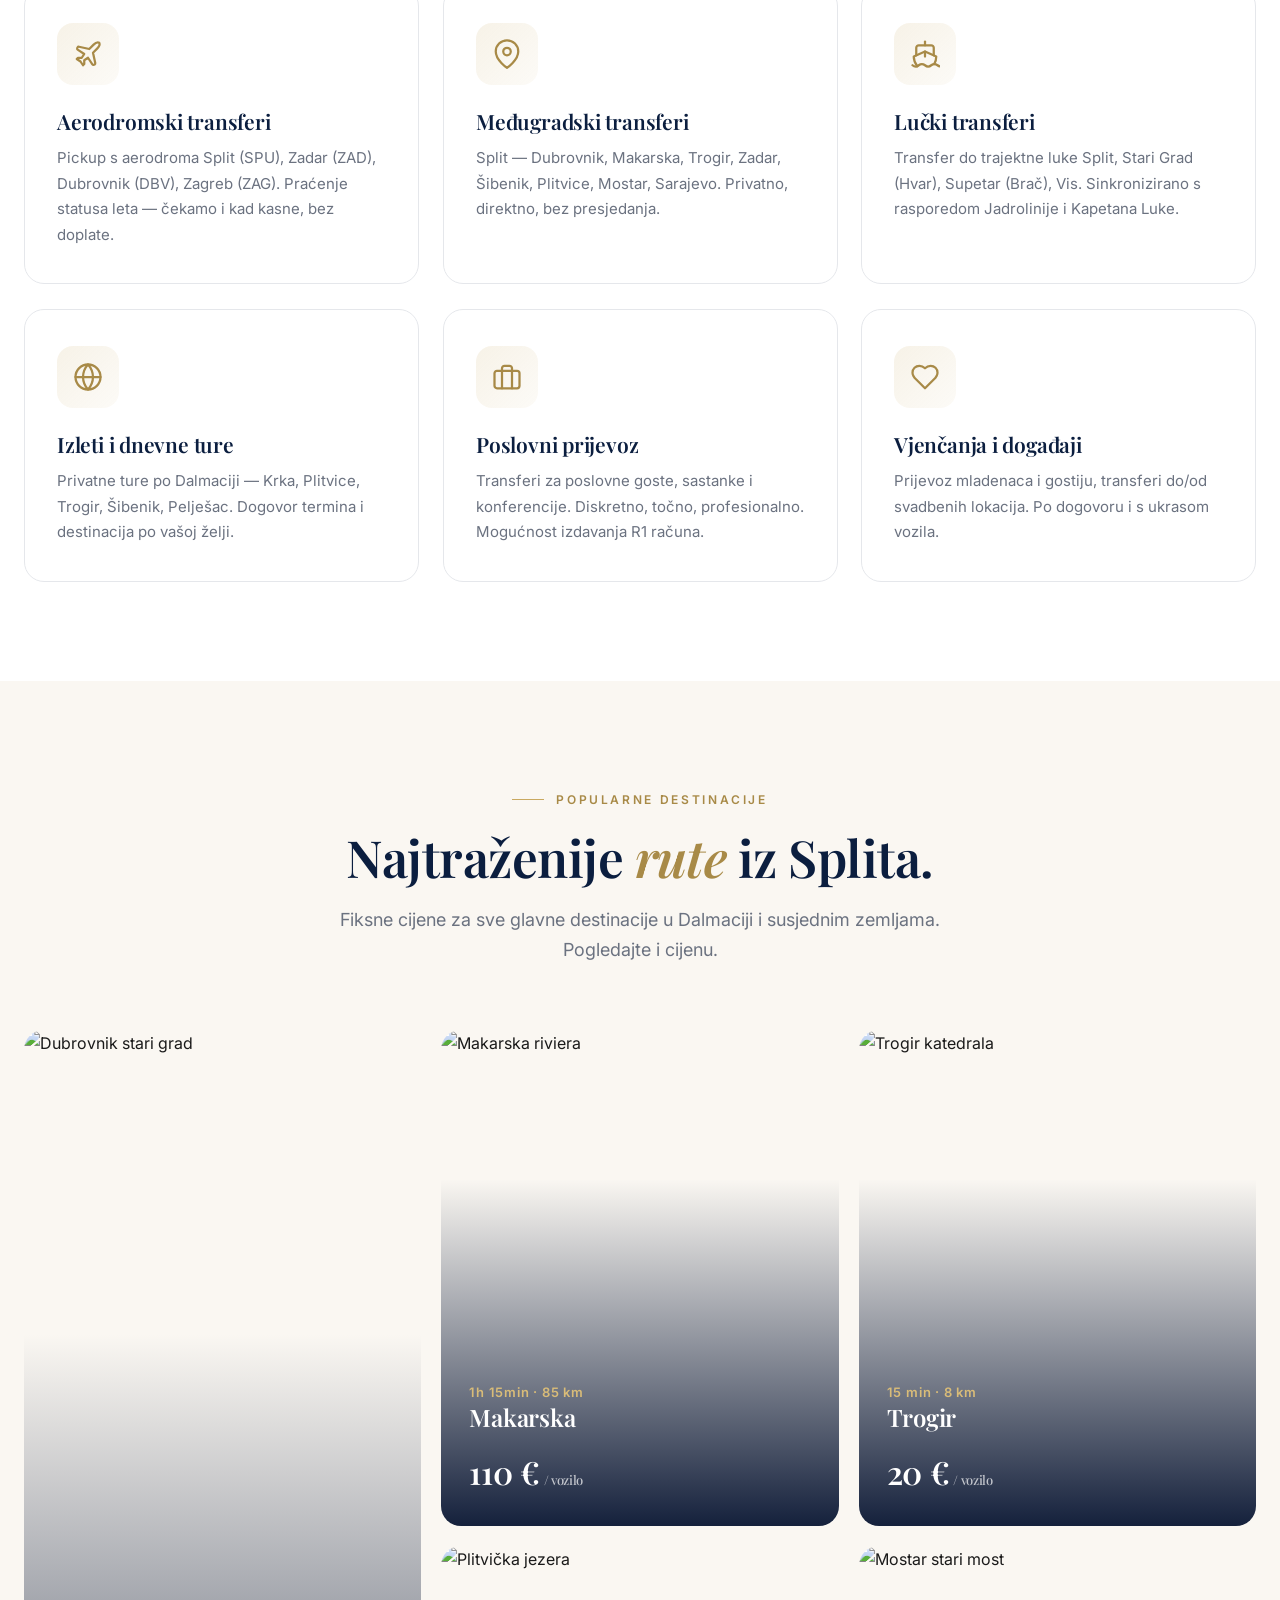
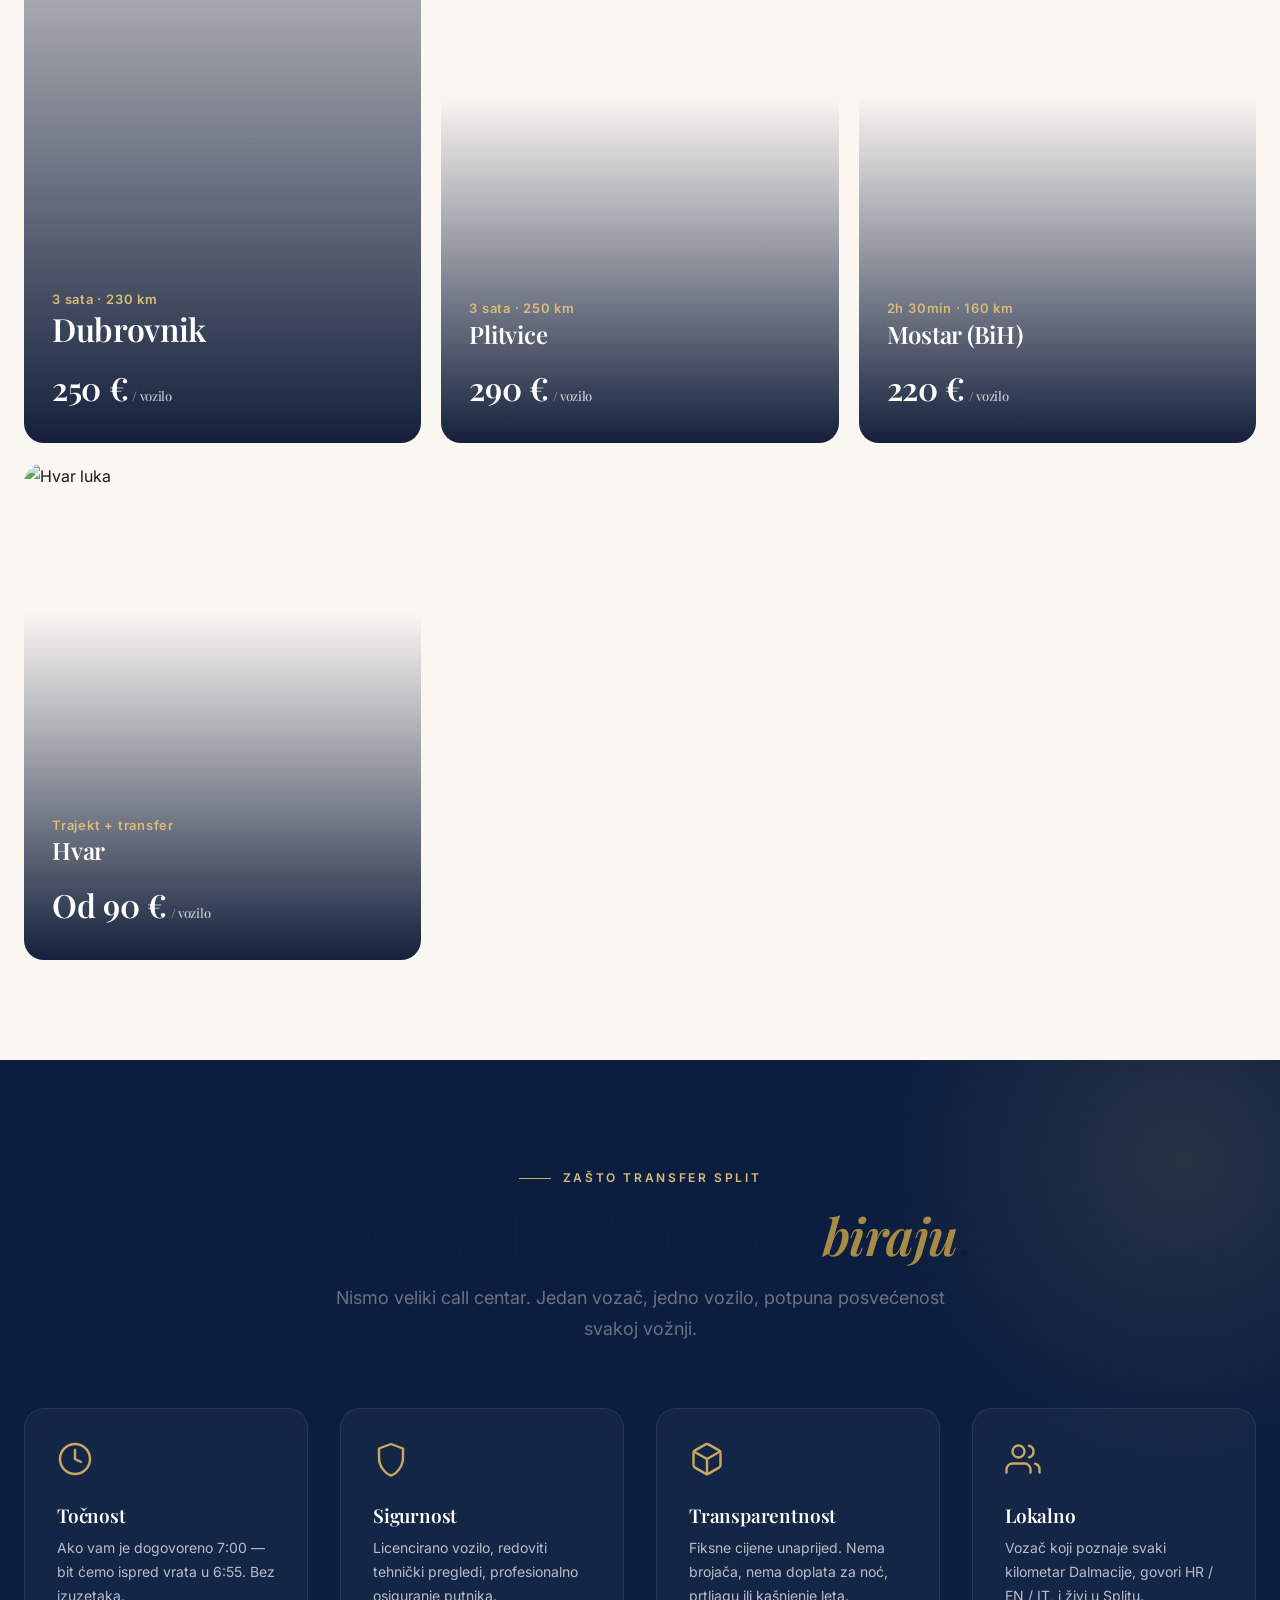
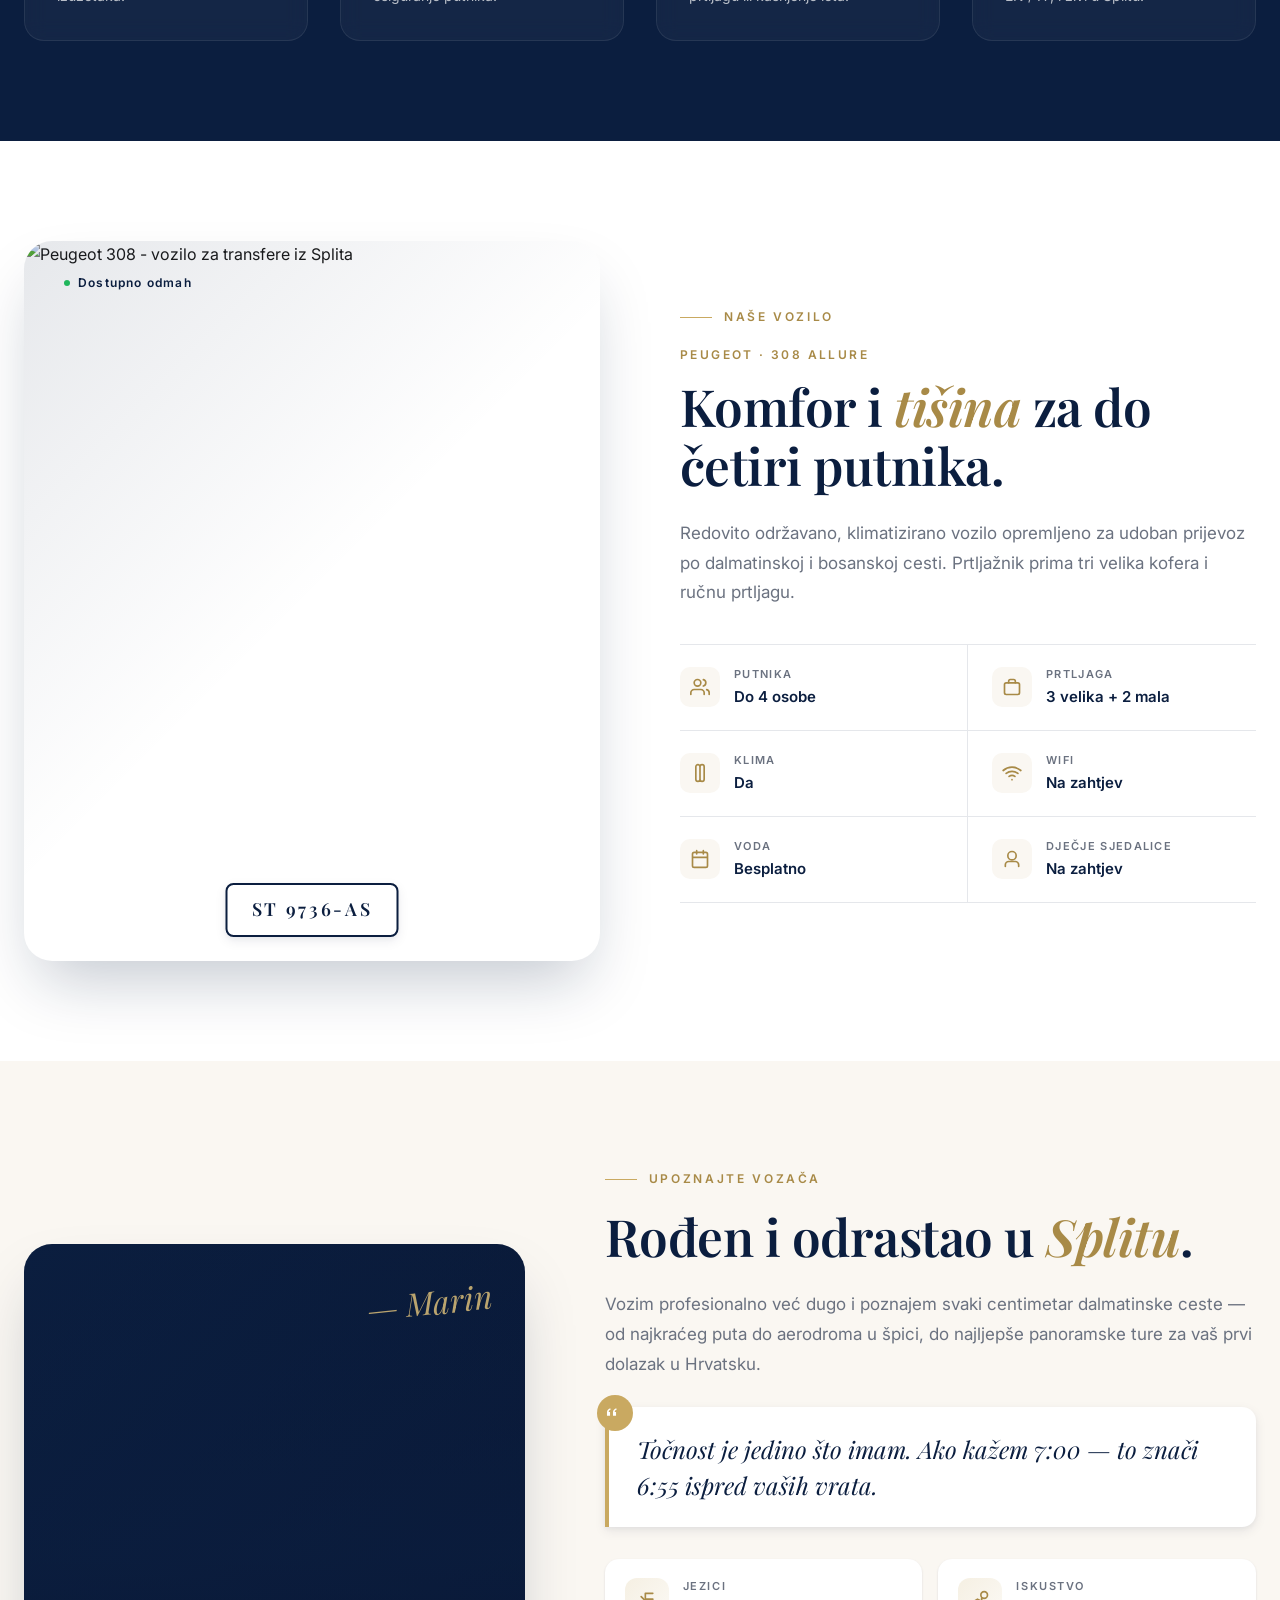
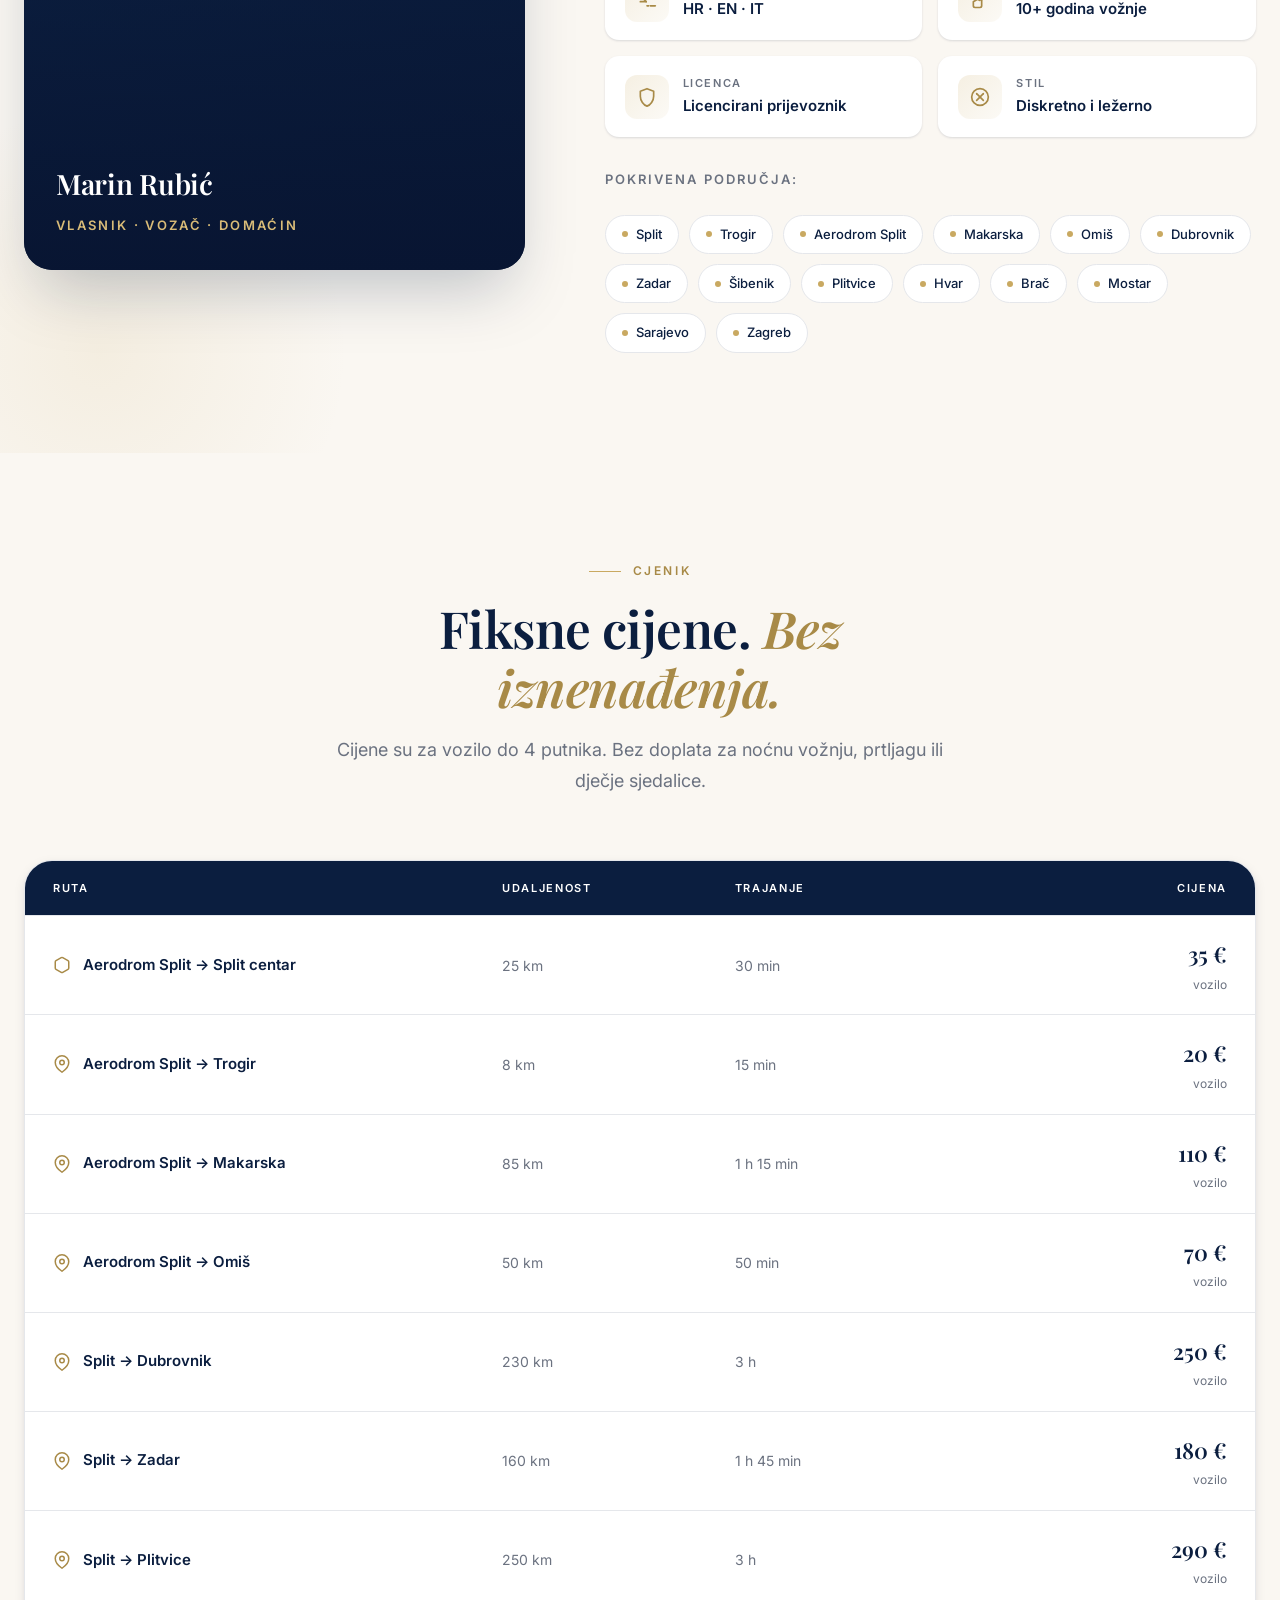
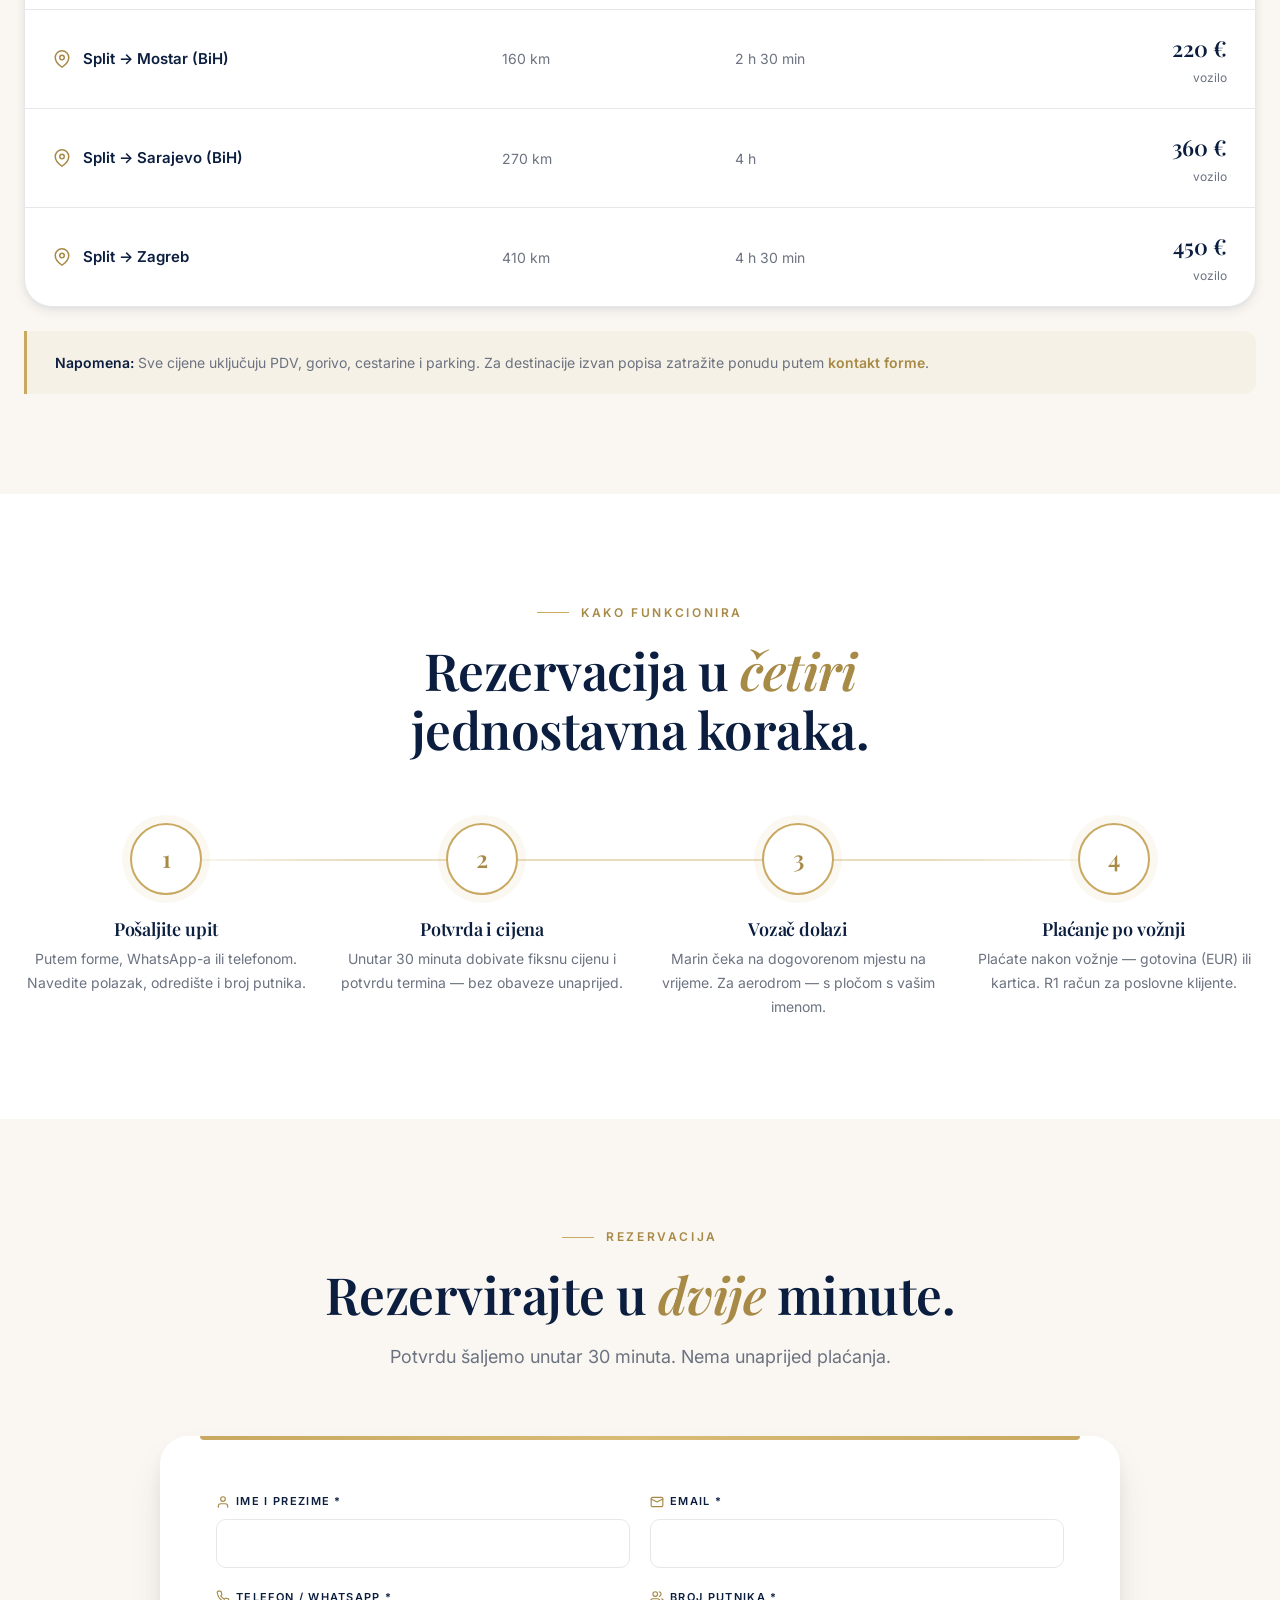
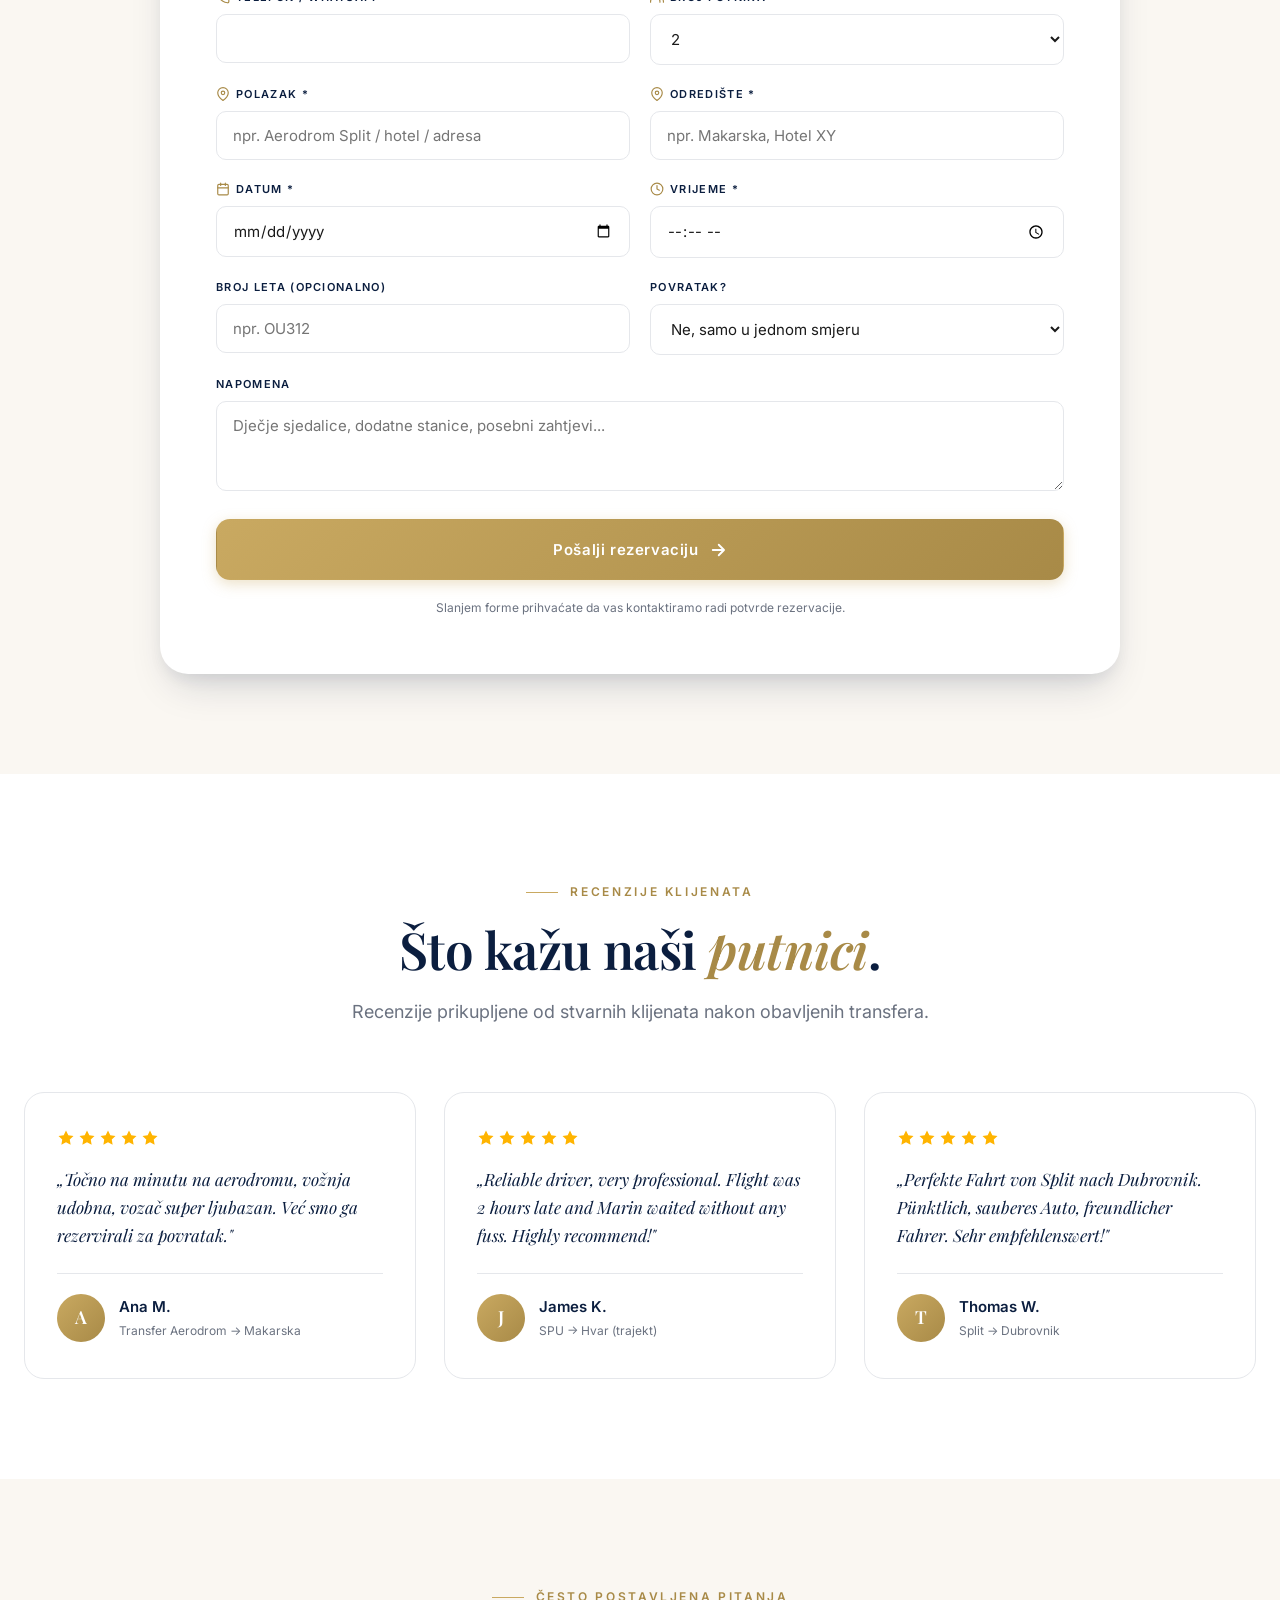
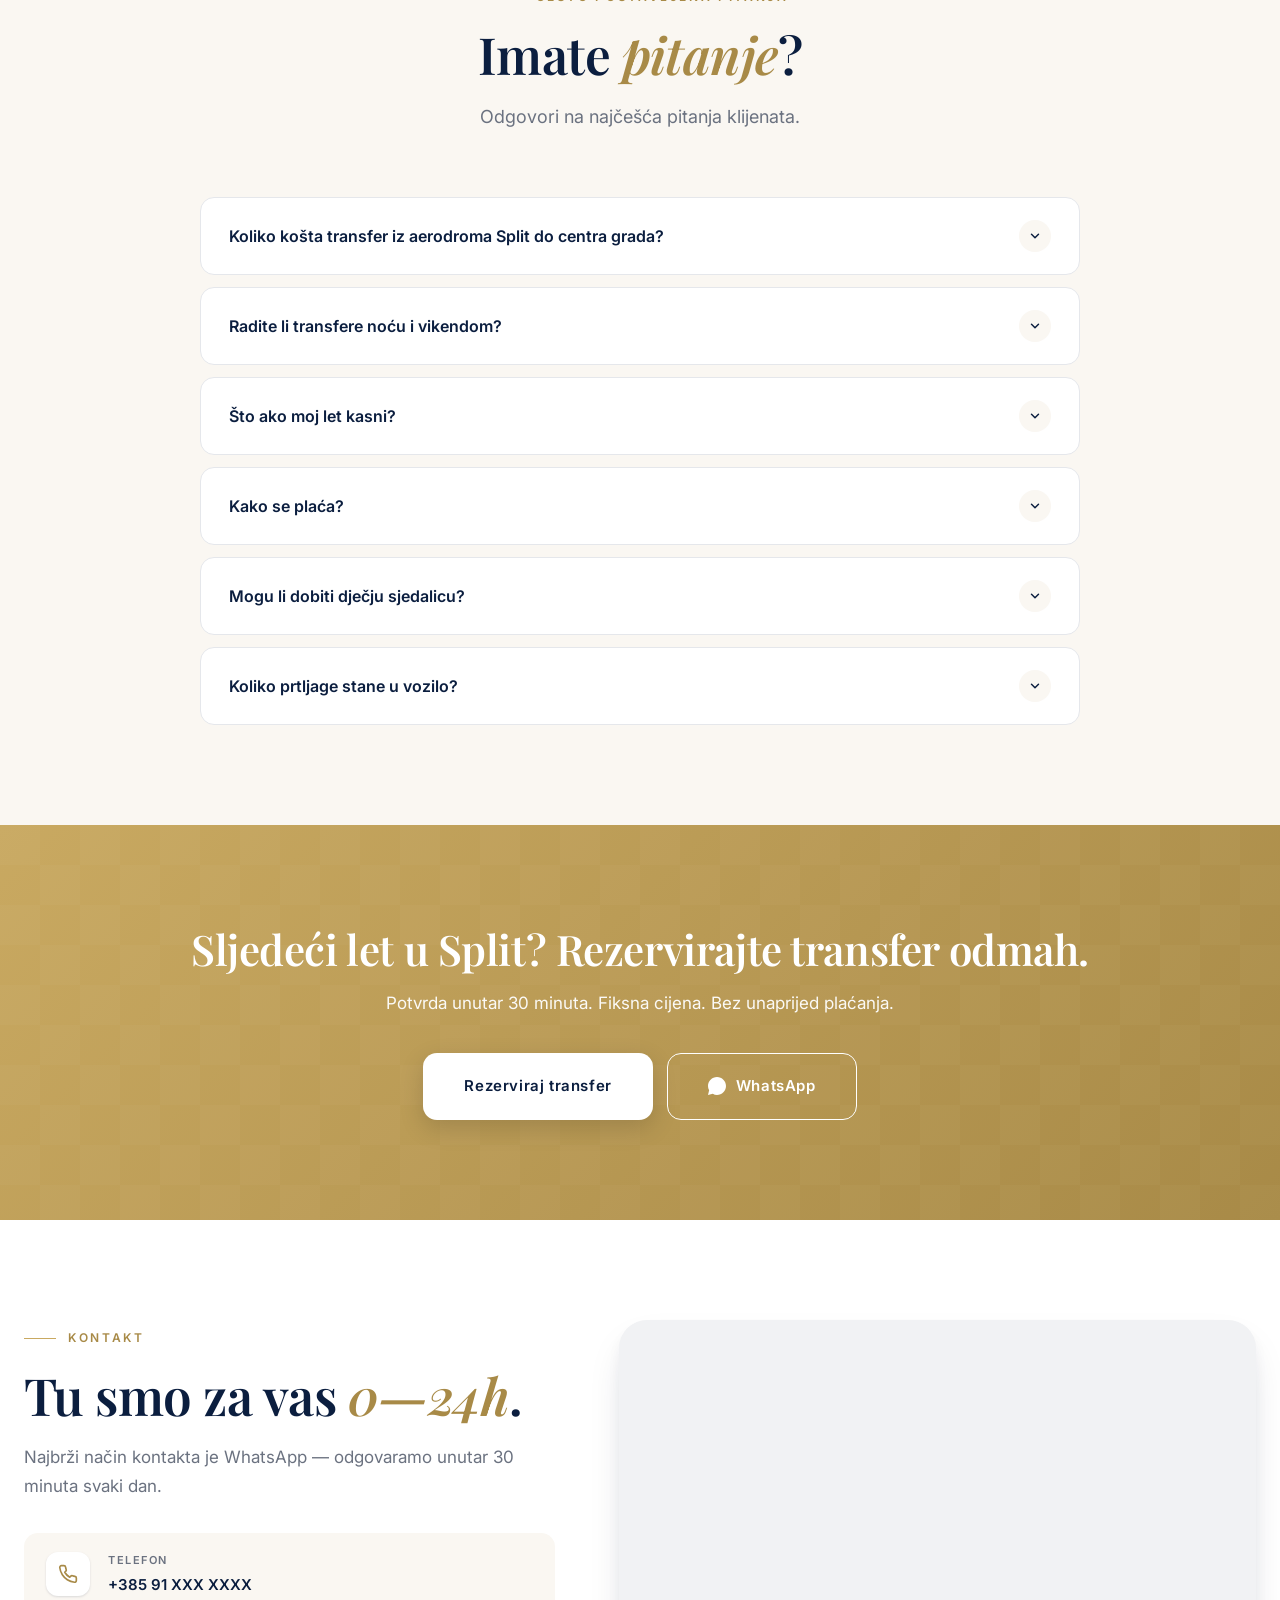
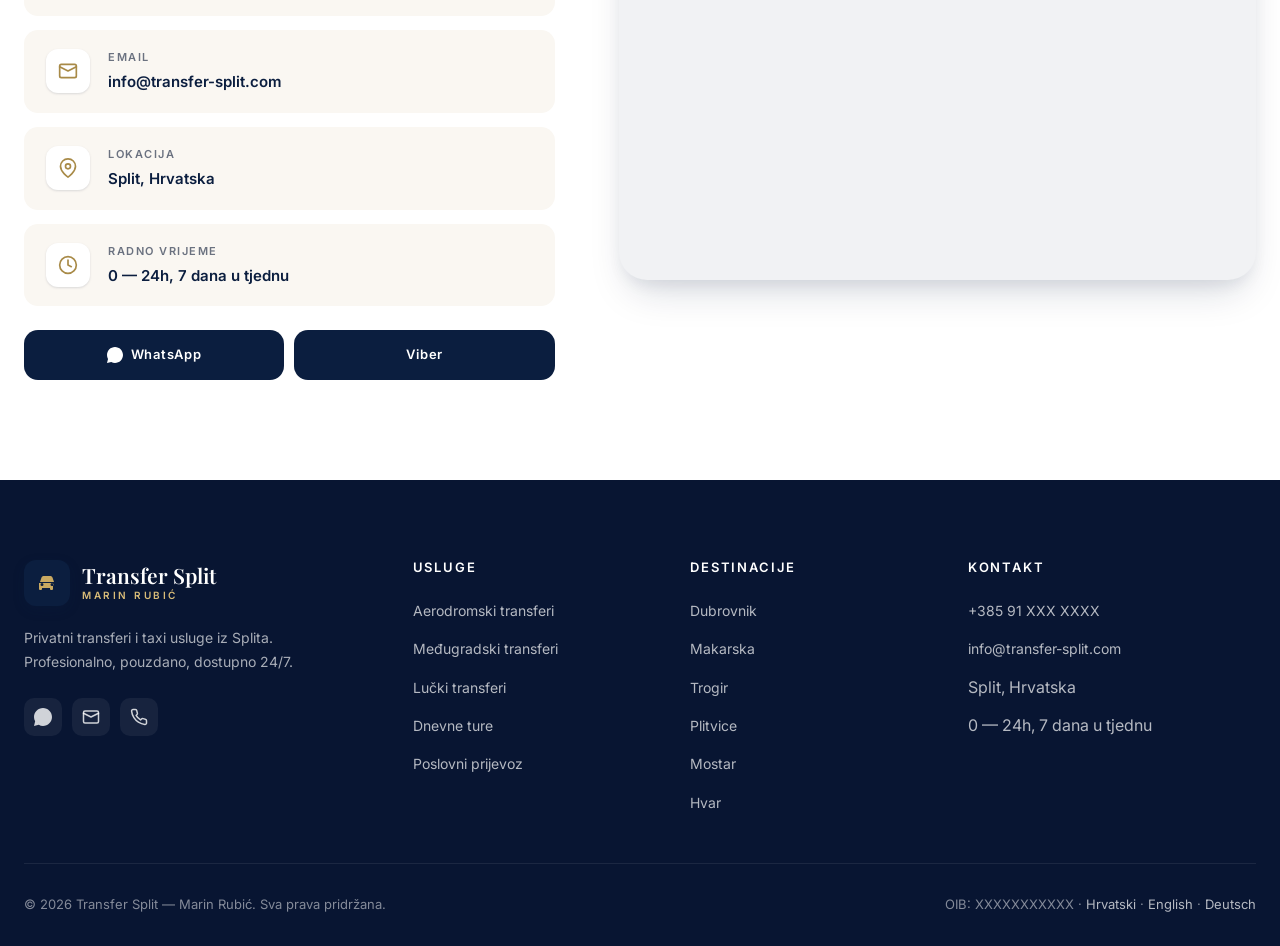
==== commit 2e81e31a: "Add Meet Marin section, pricing rows/destination cards click-to-prefill booking, FAQ smooth open, ar" ====
--- a/index.html
+++ b/index.html
@@ -457,6 +457,63 @@
   </div>
 </section>
 
+<!-- MEET MARIN -->
+<section class="meet" id="vozac">
+  <div class="container meet__inner">
+    <div class="meet__visual">
+      <div class="meet__sig">— Marin</div>
+      <div class="meet__caption">
+        <strong>Marin Rubić</strong>
+        <span>Vlasnik · Vozač · Domaćin</span>
+      </div>
+    </div>
+    <div class="meet__text">
+      <span class="eyebrow">Upoznajte vozača</span>
+      <h2 class="section-title">Rođen i odrastao u <em>Splitu</em>.</h2>
+      <p style="color:var(--muted);font-size:17px;line-height:1.75">Vozim profesionalno već dugo i poznajem svaki centimetar dalmatinske ceste — od najkraćeg puta do aerodroma u špici, do najljepše panoramske ture za vaš prvi dolazak u Hrvatsku.</p>
+
+      <div class="quote-big">Točnost je jedino što imam. Ako kažem 7:00 — to znači 6:55 ispred vaših vrata.</div>
+
+      <div class="meet__skills">
+        <div class="meet__skill">
+          <div class="meet__skill-icon"><svg width="20" height="20" viewBox="0 0 24 24" fill="none" stroke="currentColor" stroke-width="2" stroke-linecap="round" stroke-linejoin="round"><path d="m5 8 6 6"/><path d="M4 14h7"/><path d="M19 11h-9V4h9"/><path d="M14 19h-2"/><path d="M16 19h6"/></svg></div>
+          <div class="meet__skill-text"><small>Jezici</small><strong>HR · EN · IT</strong></div>
+        </div>
+        <div class="meet__skill">
+          <div class="meet__skill-icon"><svg width="20" height="20" viewBox="0 0 24 24" fill="none" stroke="currentColor" stroke-width="2" stroke-linecap="round" stroke-linejoin="round"><path d="M14 12.5V19a2 2 0 0 1-2 2H6a2 2 0 0 1-2-2v-5l5-3 3 1.5"/><path d="M14 12V9.5"/><circle cx="17" cy="6" r="4"/></svg></div>
+          <div class="meet__skill-text"><small>Iskustvo</small><strong>10+ godina vožnje</strong></div>
+        </div>
+        <div class="meet__skill">
+          <div class="meet__skill-icon"><svg width="20" height="20" viewBox="0 0 24 24" fill="none" stroke="currentColor" stroke-width="2" stroke-linecap="round" stroke-linejoin="round"><path d="M12 2 4 5v6c0 5.55 3.84 10.74 8 12 4.16-1.26 8-6.45 8-12V5l-8-3z"/></svg></div>
+          <div class="meet__skill-text"><small>Licenca</small><strong>Licencirani prijevoznik</strong></div>
+        </div>
+        <div class="meet__skill">
+          <div class="meet__skill-icon"><svg width="20" height="20" viewBox="0 0 24 24" fill="none" stroke="currentColor" stroke-width="2" stroke-linecap="round" stroke-linejoin="round"><circle cx="12" cy="12" r="10"/><path d="M16 8 8 16"/><path d="m8 8 8 8"/></svg></div>
+          <div class="meet__skill-text"><small>Stil</small><strong>Diskretno i ležerno</strong></div>
+        </div>
+      </div>
+
+      <p style="margin-top:32px;font-size:13px;letter-spacing:.16em;text-transform:uppercase;color:var(--muted);font-weight:600">Pokrivena područja:</p>
+      <div class="areas">
+        <span class="areas__pill">Split</span>
+        <span class="areas__pill">Trogir</span>
+        <span class="areas__pill">Aerodrom Split</span>
+        <span class="areas__pill">Makarska</span>
+        <span class="areas__pill">Omiš</span>
+        <span class="areas__pill">Dubrovnik</span>
+        <span class="areas__pill">Zadar</span>
+        <span class="areas__pill">Šibenik</span>
+        <span class="areas__pill">Plitvice</span>
+        <span class="areas__pill">Hvar</span>
+        <span class="areas__pill">Brač</span>
+        <span class="areas__pill">Mostar</span>
+        <span class="areas__pill">Sarajevo</span>
+        <span class="areas__pill">Zagreb</span>
+      </div>
+    </div>
+  </div>
+</section>
+
 <!-- CJENIK -->
 <section id="cjenik" class="section--cream">
   <div class="container">
--- a/assets/css/style.css
+++ b/assets/css/style.css
@@ -1389,6 +1389,276 @@
   pointer-events:none;
 }
 .service-card:hover::after{opacity:1}
+
+/* ========================================================
+   PRICING ROWS INTERACTIVE
+   ======================================================== */
+.pricing-row{cursor:pointer}
+.pricing-row--head{cursor:default}
+.pricing-row:not(.pricing-row--head){position:relative}
+.pricing-row:not(.pricing-row--head)::after{
+  content:"";position:absolute;left:0;top:0;bottom:0;
+  width:3px;background:var(--gold);
+  transform:scaleY(0);transition:transform 300ms cubic-bezier(.16,1,.3,1);
+}
+.pricing-row:not(.pricing-row--head):hover::after{transform:scaleY(1)}
+.pricing-row:not(.pricing-row--head):hover{padding-left:34px}
+
+/* ========================================================
+   ABOUT MARIN SECTION
+   ======================================================== */
+.meet{
+  background:var(--cream);
+  position:relative;overflow:hidden;
+}
+.meet::before{
+  content:"";position:absolute;
+  left:-150px;bottom:-150px;
+  width:500px;height:500px;
+  background:radial-gradient(circle,rgba(201,169,97,.12) 0%,transparent 70%);
+  border-radius:50%;pointer-events:none;
+}
+.meet__inner{
+  display:grid;grid-template-columns:1fr 1.3fr;
+  gap:80px;align-items:center;
+  position:relative;z-index:1;
+}
+.meet__visual{
+  position:relative;
+  aspect-ratio:4/5;
+  border-radius:var(--radius-xl);
+  overflow:hidden;
+  background:linear-gradient(135deg,var(--navy) 0%,var(--navy-dark) 100%);
+  box-shadow:var(--shadow-xl);
+}
+.meet__visual::before{
+  content:"";position:absolute;inset:0;
+  background-image:url('https://images.unsplash.com/photo-1492144534655-ae79c964c9d7?auto=format&fit=crop&w=800&q=75');
+  background-size:cover;background-position:center;
+  opacity:.5;
+}
+.meet__visual::after{
+  content:"";position:absolute;inset:0;
+  background:linear-gradient(to top,rgba(8,21,50,.95) 0%,rgba(11,30,63,.6) 50%,rgba(11,30,63,.2) 100%);
+}
+.meet__caption{
+  position:absolute;bottom:32px;left:32px;right:32px;
+  z-index:2;color:var(--white);
+}
+.meet__caption strong{
+  display:block;
+  font-family:'Playfair Display',serif;
+  font-size:28px;font-weight:600;
+  margin-bottom:4px;letter-spacing:-.01em;
+}
+.meet__caption span{
+  font-size:13px;letter-spacing:.18em;
+  text-transform:uppercase;font-weight:600;
+  color:var(--gold-light);
+}
+.meet__sig{
+  position:absolute;top:32px;right:32px;
+  z-index:2;
+  font-family:'Playfair Display',serif;
+  font-style:italic;font-size:32px;
+  color:var(--gold-light);
+  transform:rotate(-6deg);
+  opacity:.85;
+}
+.meet__text h2{margin-bottom:24px}
+.meet__text .quote-big{
+  font-family:'Playfair Display',serif;
+  font-size:24px;line-height:1.5;font-style:italic;
+  color:var(--navy);
+  padding:24px 28px;
+  background:var(--white);
+  border-left:4px solid var(--gold);
+  border-radius:0 14px 14px 0;
+  margin:28px 0;
+  position:relative;
+  box-shadow:var(--shadow);
+}
+.meet__text .quote-big::before{
+  content:"";position:absolute;
+  top:-12px;left:-12px;
+  width:36px;height:36px;
+  background:var(--gold);color:var(--white);
+  border-radius:50%;
+  display:flex;align-items:center;justify-content:center;
+  font-family:'Playfair Display',serif;
+  font-size:32px;font-weight:600;line-height:1;
+  padding-bottom:6px;
+  background-image:url("data:image/svg+xml,%3Csvg xmlns='http://www.w3.org/2000/svg' width='18' height='18' viewBox='0 0 24 24' fill='%23ffffff'%3E%3Cpath d='M9.3 11.3c0-2.7 1.4-4.6 4.3-5.7l.7 1.7c-1.7.7-2.7 1.9-2.7 3.5h1.8v5h-4.1v-4.5zm-8 0c0-2.7 1.4-4.6 4.3-5.7l.7 1.7c-1.7.7-2.7 1.9-2.7 3.5h1.8v5H1.3v-4.5z'/%3E%3C/svg%3E");
+  background-repeat:no-repeat;background-position:center;
+}
+.meet__skills{
+  display:grid;grid-template-columns:repeat(2,1fr);
+  gap:16px;
+  margin-top:32px;
+}
+.meet__skill{
+  display:flex;align-items:center;gap:14px;
+  padding:18px 20px;
+  background:var(--white);
+  border-radius:var(--radius);
+  box-shadow:var(--shadow-sm);
+  transition:all var(--transition);
+}
+.meet__skill:hover{transform:translateY(-3px);box-shadow:var(--shadow)}
+.meet__skill-icon{
+  width:44px;height:44px;flex-shrink:0;
+  background:linear-gradient(135deg,rgba(201,169,97,.18),rgba(201,169,97,.06));
+  border-radius:12px;
+  display:flex;align-items:center;justify-content:center;
+  color:var(--gold-dark);
+}
+.meet__skill-text small{display:block;font-size:11px;letter-spacing:.14em;text-transform:uppercase;color:var(--muted);font-weight:600}
+.meet__skill-text strong{font-size:15px;color:var(--navy);font-weight:600}
+
+/* ========================================================
+   SECTION CURVE DIVIDERS
+   ======================================================== */
+.divider{
+  position:relative;
+  height:80px;margin-top:-80px;
+  z-index:1;pointer-events:none;
+}
+.divider svg{width:100%;height:100%;display:block}
+
+/* ========================================================
+   GALLERY CAROUSEL
+   ======================================================== */
+.gallery-wrap{margin-top:48px}
+.gallery-grid{
+  display:grid;
+  grid-template-columns:repeat(4,1fr);
+  gap:14px;
+}
+.gallery-item{
+  position:relative;
+  aspect-ratio:1;
+  border-radius:var(--radius);
+  overflow:hidden;
+  cursor:zoom-in;
+  background:var(--cream);
+  transition:all var(--transition);
+}
+.gallery-item img{
+  width:100%;height:100%;
+  object-fit:cover;
+  transition:transform var(--transition-slow);
+}
+.gallery-item::after{
+  content:"";position:absolute;inset:0;
+  background:rgba(11,30,63,.15);
+  opacity:0;transition:opacity var(--transition);
+}
+.gallery-item:hover::after{opacity:1}
+.gallery-item:hover img{transform:scale(1.08)}
+.gallery-item__zoom{
+  position:absolute;top:50%;left:50%;
+  width:48px;height:48px;
+  background:var(--white);color:var(--navy);
+  border-radius:50%;
+  display:flex;align-items:center;justify-content:center;
+  transform:translate(-50%,-50%) scale(.5);
+  opacity:0;
+  transition:all 400ms cubic-bezier(.16,1,.3,1);
+  z-index:1;
+  box-shadow:var(--shadow);
+}
+.gallery-item:hover .gallery-item__zoom{
+  transform:translate(-50%,-50%) scale(1);
+  opacity:1;
+}
+
+/* ========================================================
+   FORM FIELD FLOATING LABEL EFFECT
+   ======================================================== */
+.field input:focus,.field select:focus,.field textarea:focus{
+  transform:translateY(-1px);
+}
+
+/* ========================================================
+   ROUTE PILL (for prefilling animation)
+   ======================================================== */
+@keyframes pulse-gold{
+  0%{box-shadow:0 0 0 0 rgba(201,169,97,.5)}
+  70%{box-shadow:0 0 0 16px rgba(201,169,97,0)}
+  100%{box-shadow:0 0 0 0 rgba(201,169,97,0)}
+}
+.field--pulse input,.field--pulse select{
+  animation:pulse-gold 1.5s ease-out;
+}
+
+/* ========================================================
+   PRICE TICKER (small live updating number)
+   ======================================================== */
+.price-ticker{
+  display:inline-flex;align-items:baseline;gap:3px;
+  font-family:'Playfair Display',serif;
+  font-size:48px;font-weight:600;
+  color:var(--gold-light);
+}
+.price-ticker small{font-size:18px;color:rgba(255,255,255,.7);font-weight:500;font-family:'Inter',sans-serif}
+
+/* ========================================================
+   AREA COVERED SECTION
+   ======================================================== */
+.areas{
+  display:flex;flex-wrap:wrap;gap:10px;
+  margin-top:24px;
+}
+.areas__pill{
+  padding:8px 16px;
+  background:var(--white);
+  border:1px solid var(--line);
+  border-radius:100px;
+  font-size:13px;font-weight:500;color:var(--navy);
+  transition:all var(--transition);
+  display:inline-flex;align-items:center;gap:8px;
+}
+.areas__pill::before{
+  content:"";width:6px;height:6px;
+  background:var(--gold);border-radius:50%;
+}
+.areas__pill:hover{
+  background:var(--navy);color:var(--white);
+  border-color:var(--navy);
+  transform:translateY(-2px);
+  box-shadow:var(--shadow);
+}
+
+/* ========================================================
+   FAQ smoother open animation
+   ======================================================== */
+.faq-item p{
+  max-height:0;overflow:hidden;
+  padding:0 28px;
+  transition:max-height 400ms cubic-bezier(.16,1,.3,1),padding 400ms ease;
+}
+.faq-item[open] p{
+  max-height:500px;
+  padding:0 28px 26px;
+}
+/* Reset for older browsers / fallback */
+@supports not selector(:is(*,*)){
+  .faq-item p{max-height:none;padding:0 28px 26px}
+  .faq-item:not([open]) p{display:none}
+}
+
+/* ========================================================
+   RESPONSIVE for new sections
+   ======================================================== */
+@media (max-width: 960px){
+  .meet__inner{grid-template-columns:1fr;gap:48px}
+  .meet__visual{max-width:420px;margin:0 auto;aspect-ratio:1}
+  .meet__skills{grid-template-columns:1fr}
+  .gallery-grid{grid-template-columns:repeat(2,1fr)}
+  .meet__text .quote-big{font-size:18px;padding:20px 22px}
+  .meet__sig{font-size:24px;top:20px;right:20px}
+  .divider{height:50px;margin-top:-50px}
+}
 
 /* ========================================================
    REDUCED MOTION
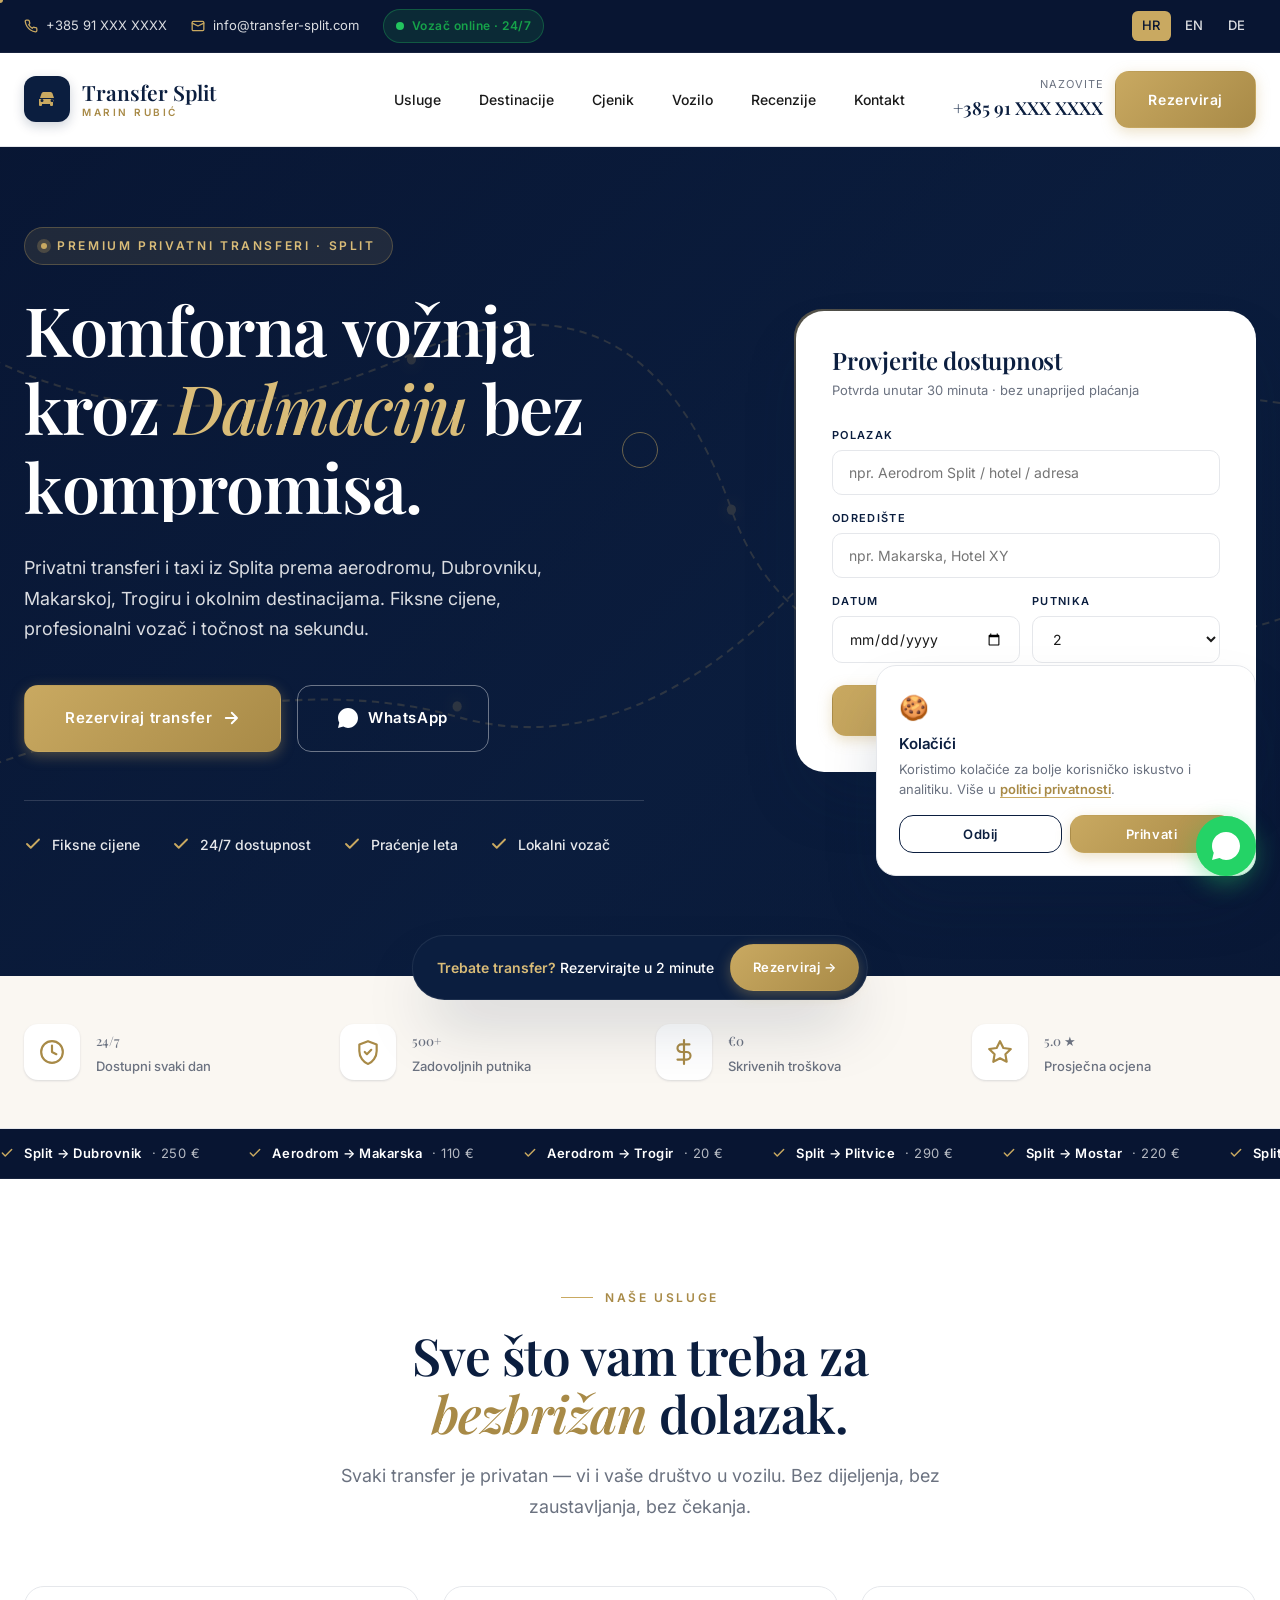
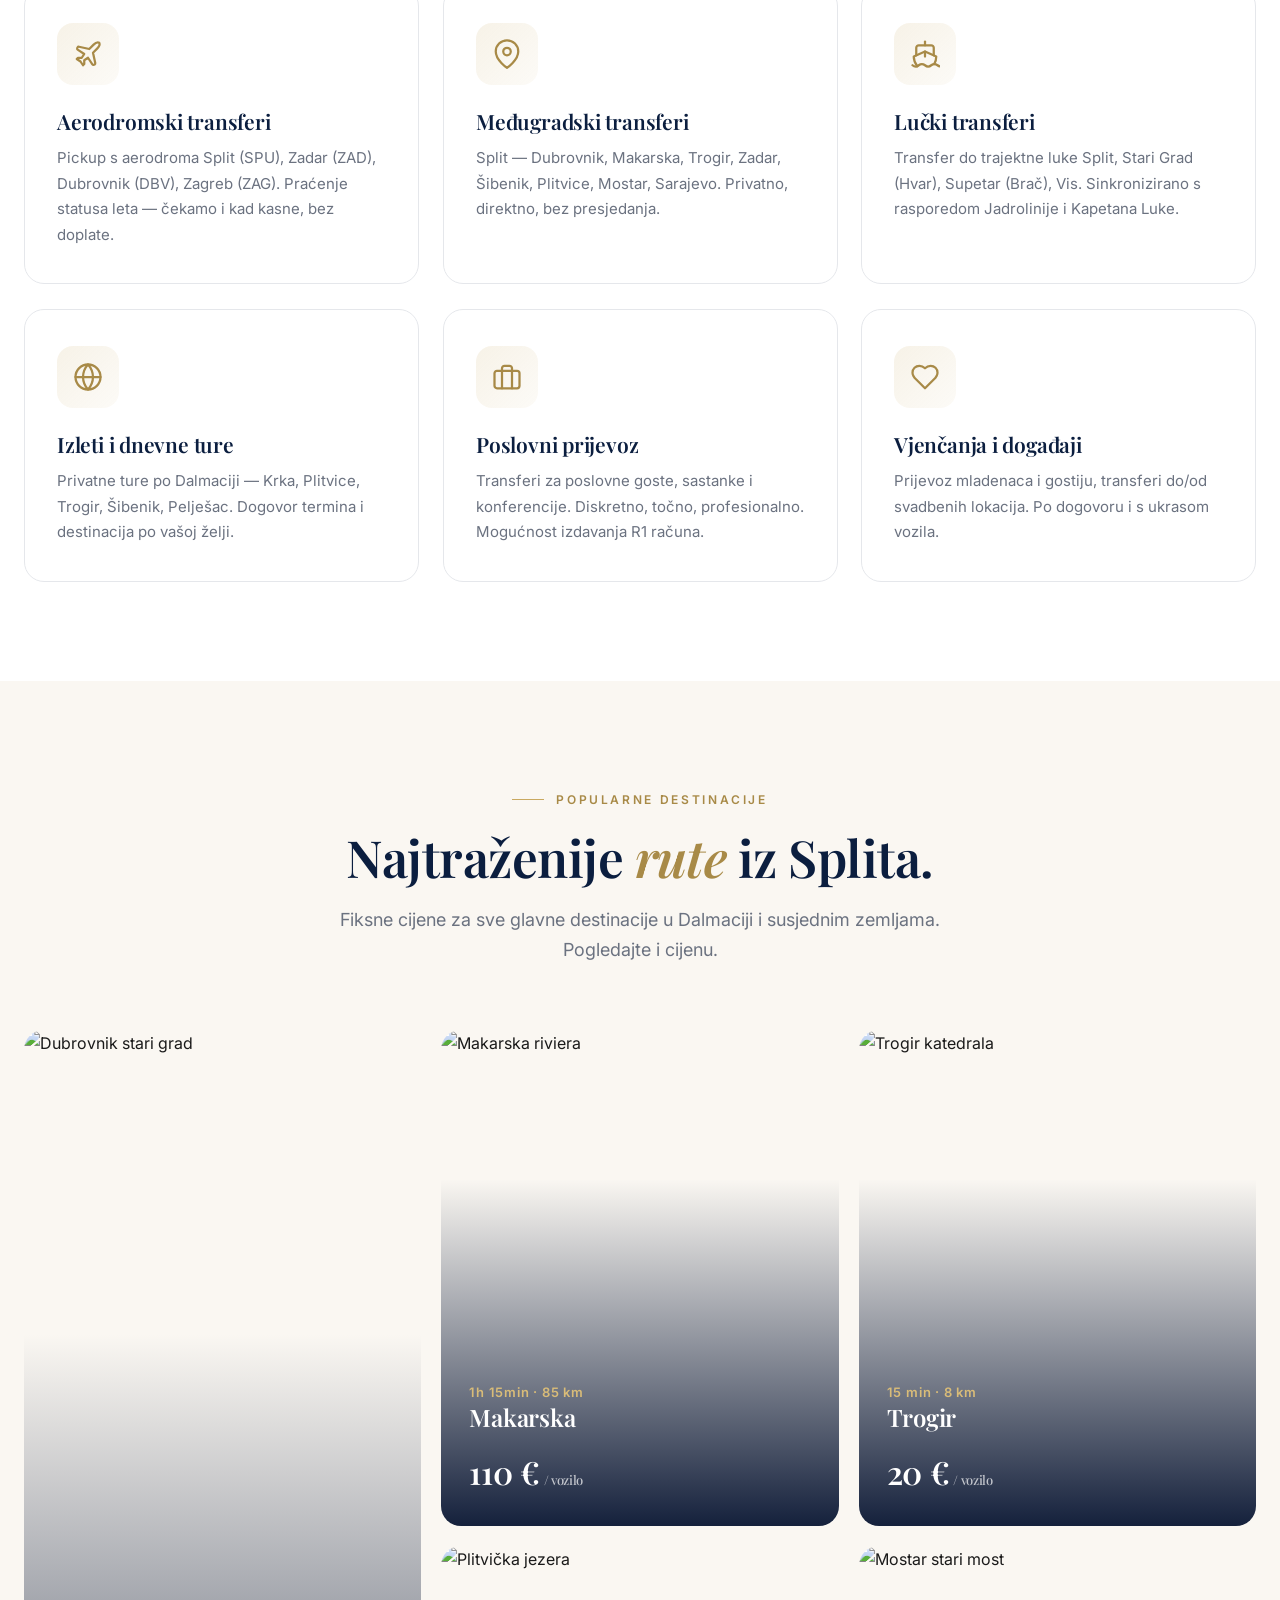
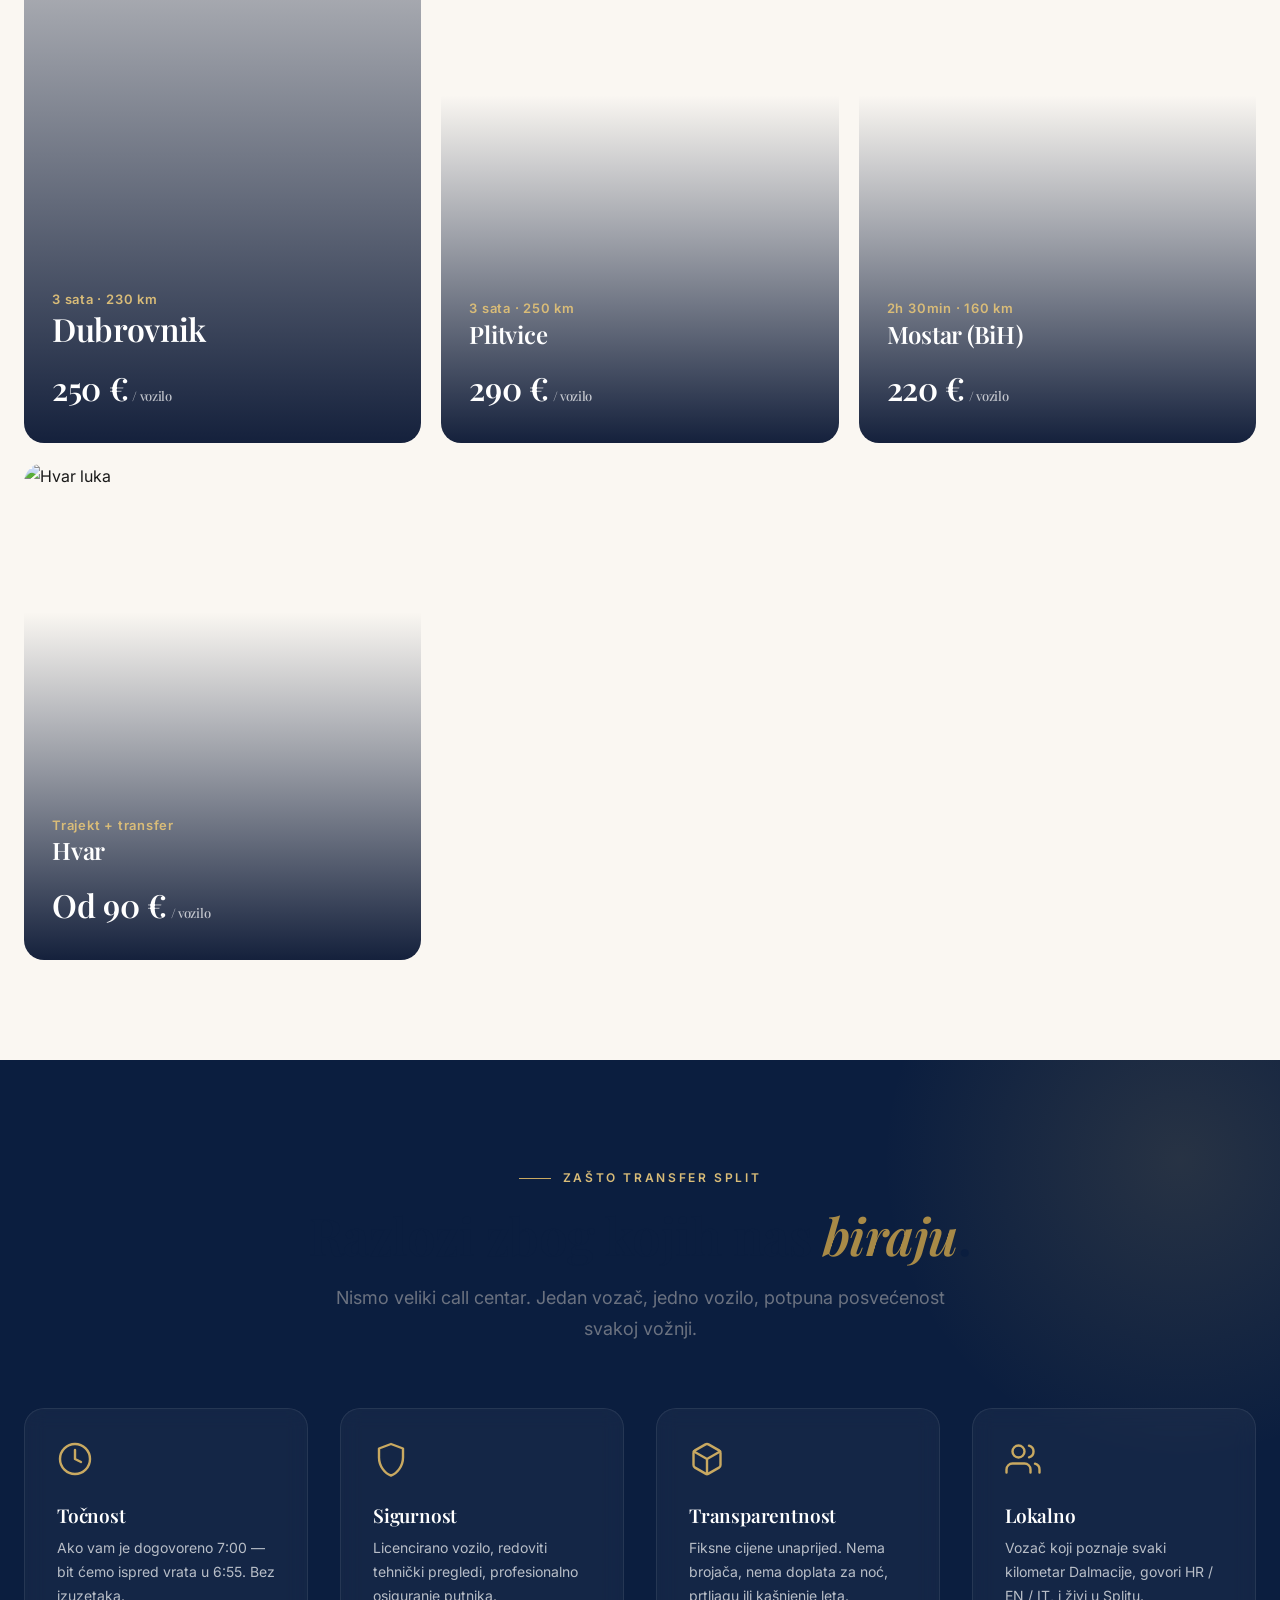
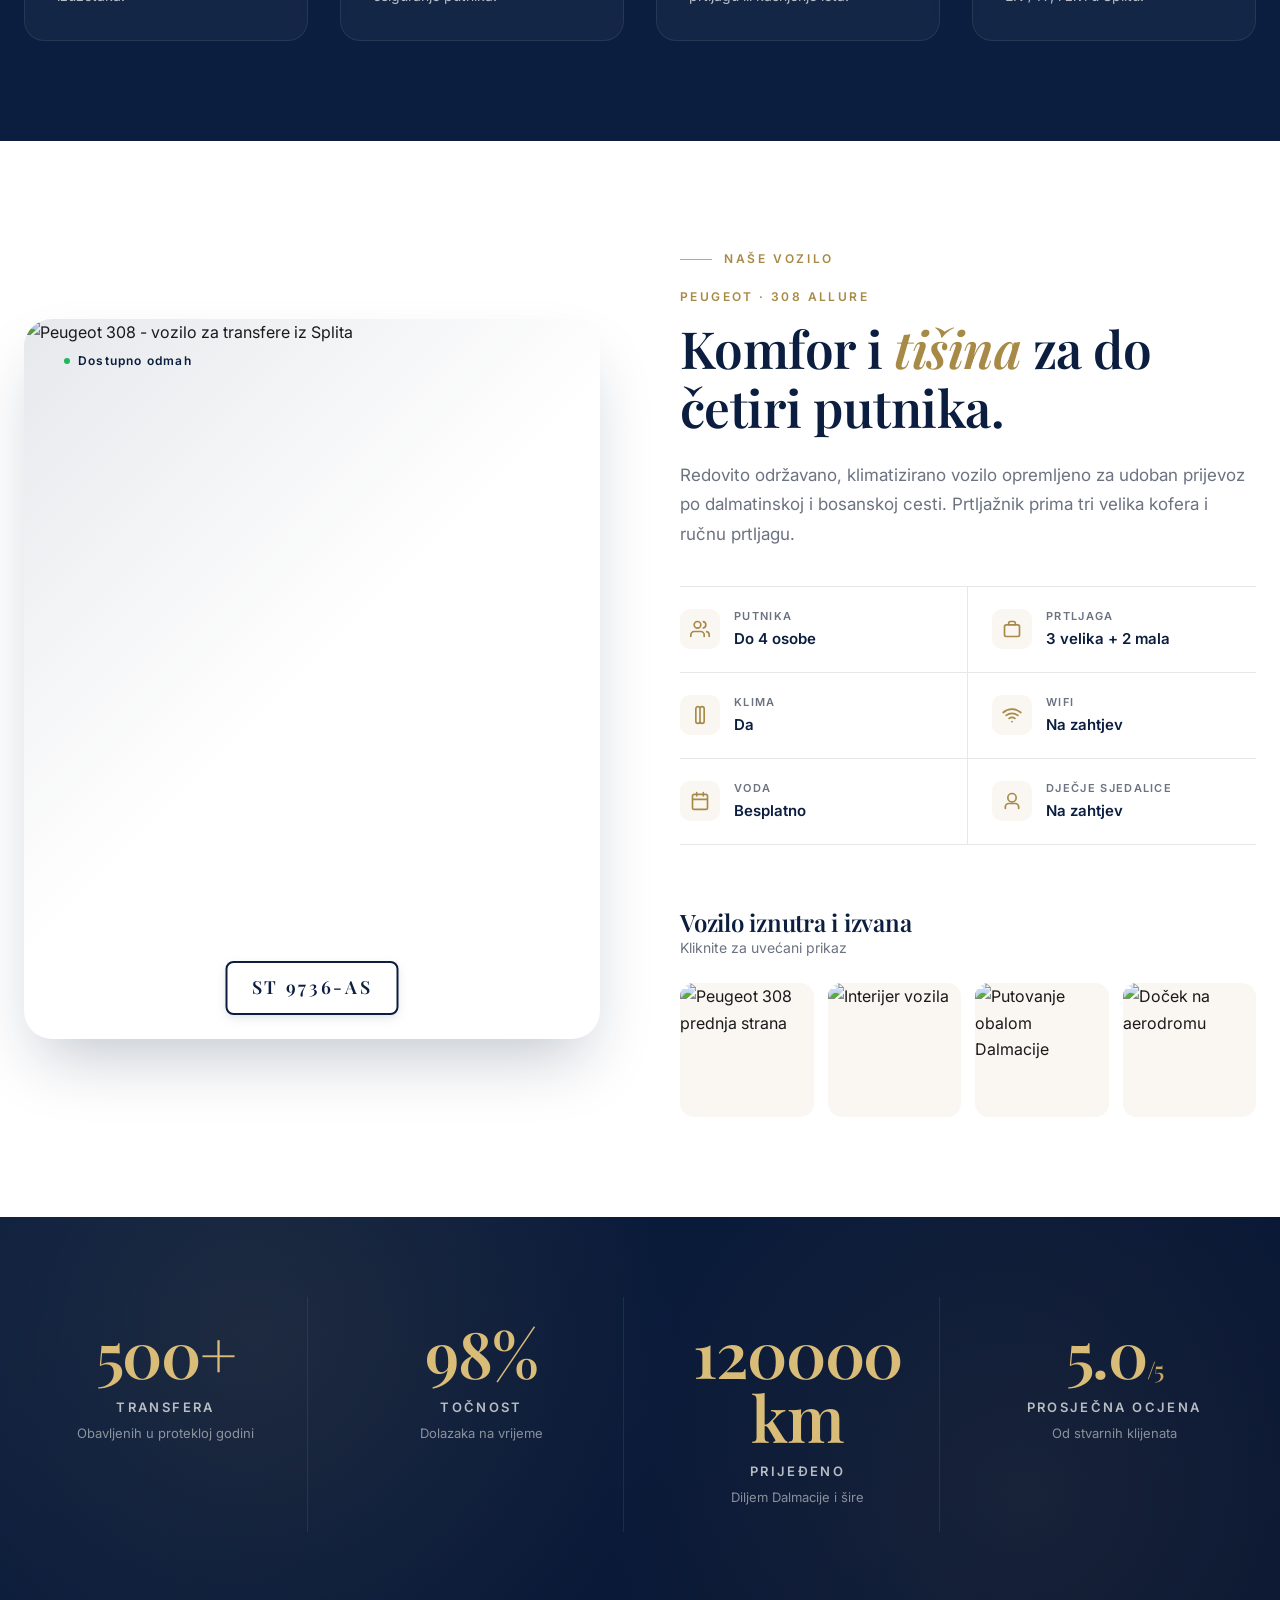
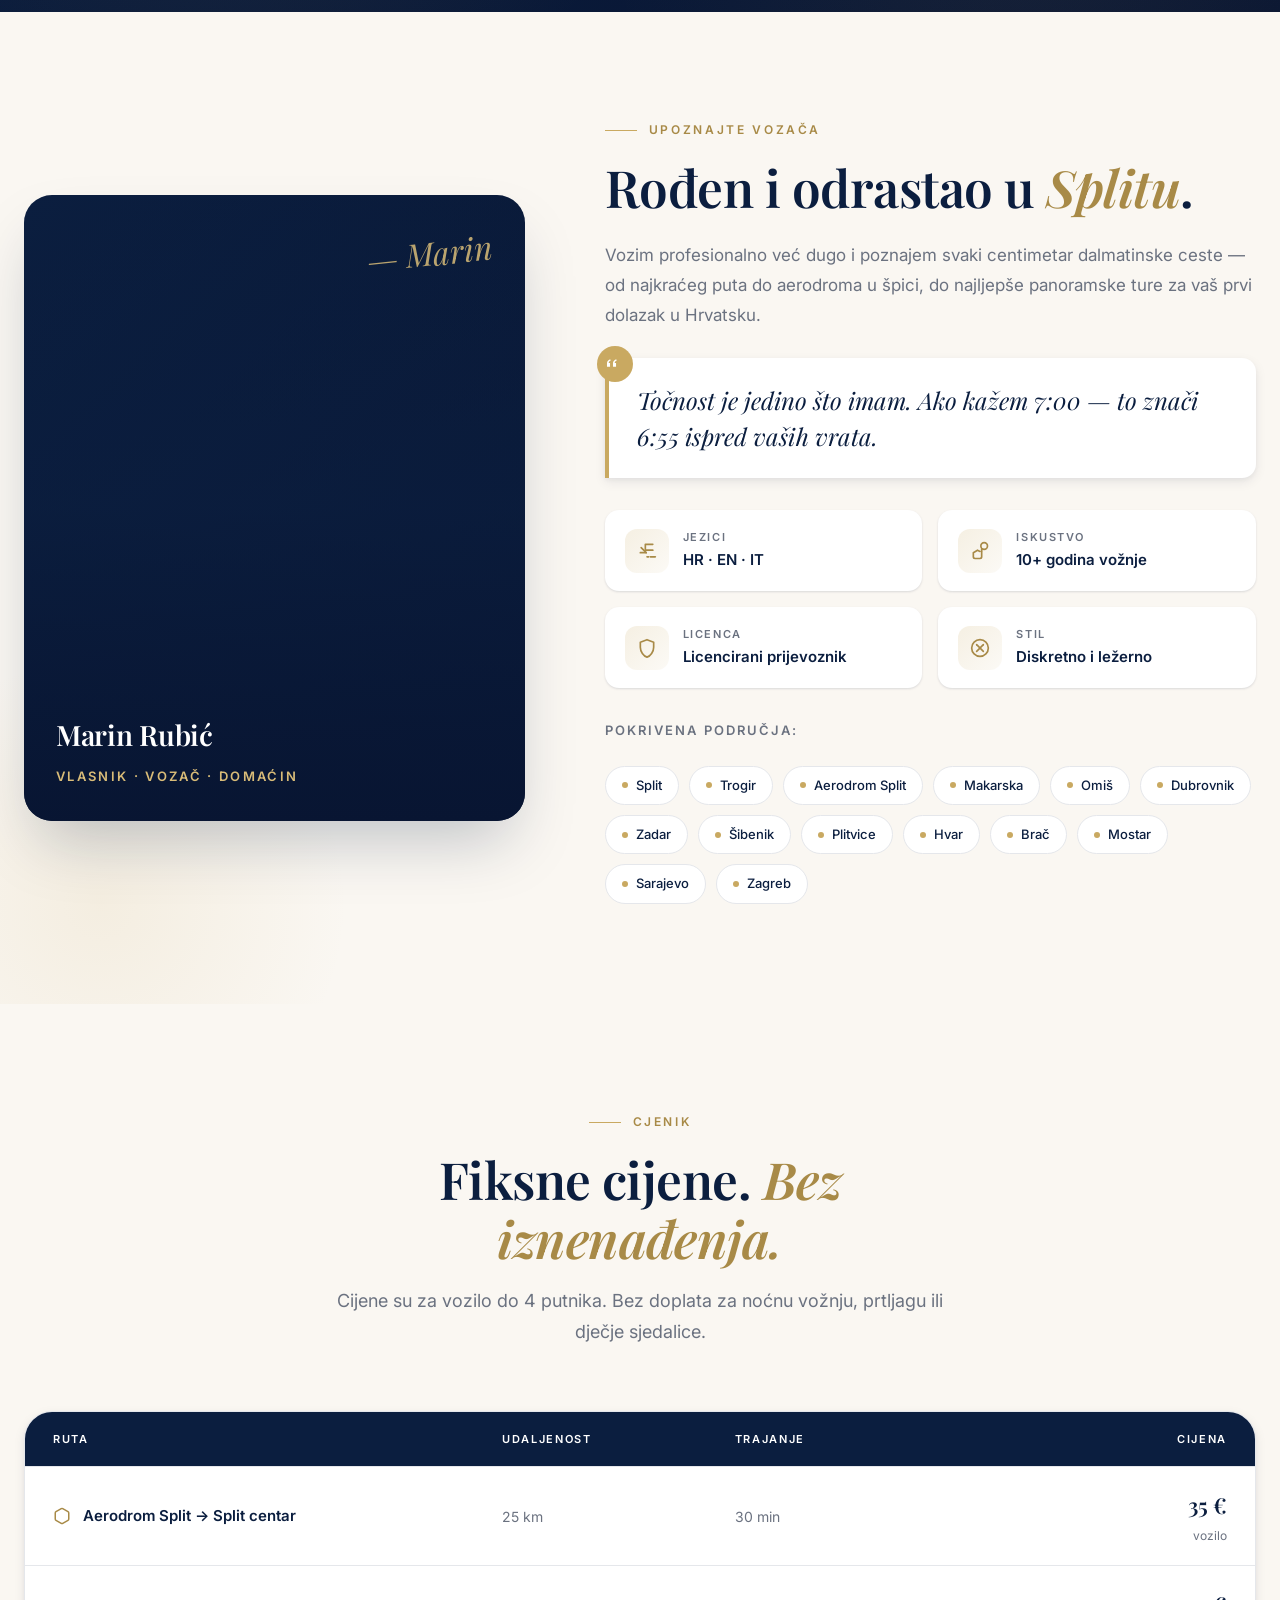
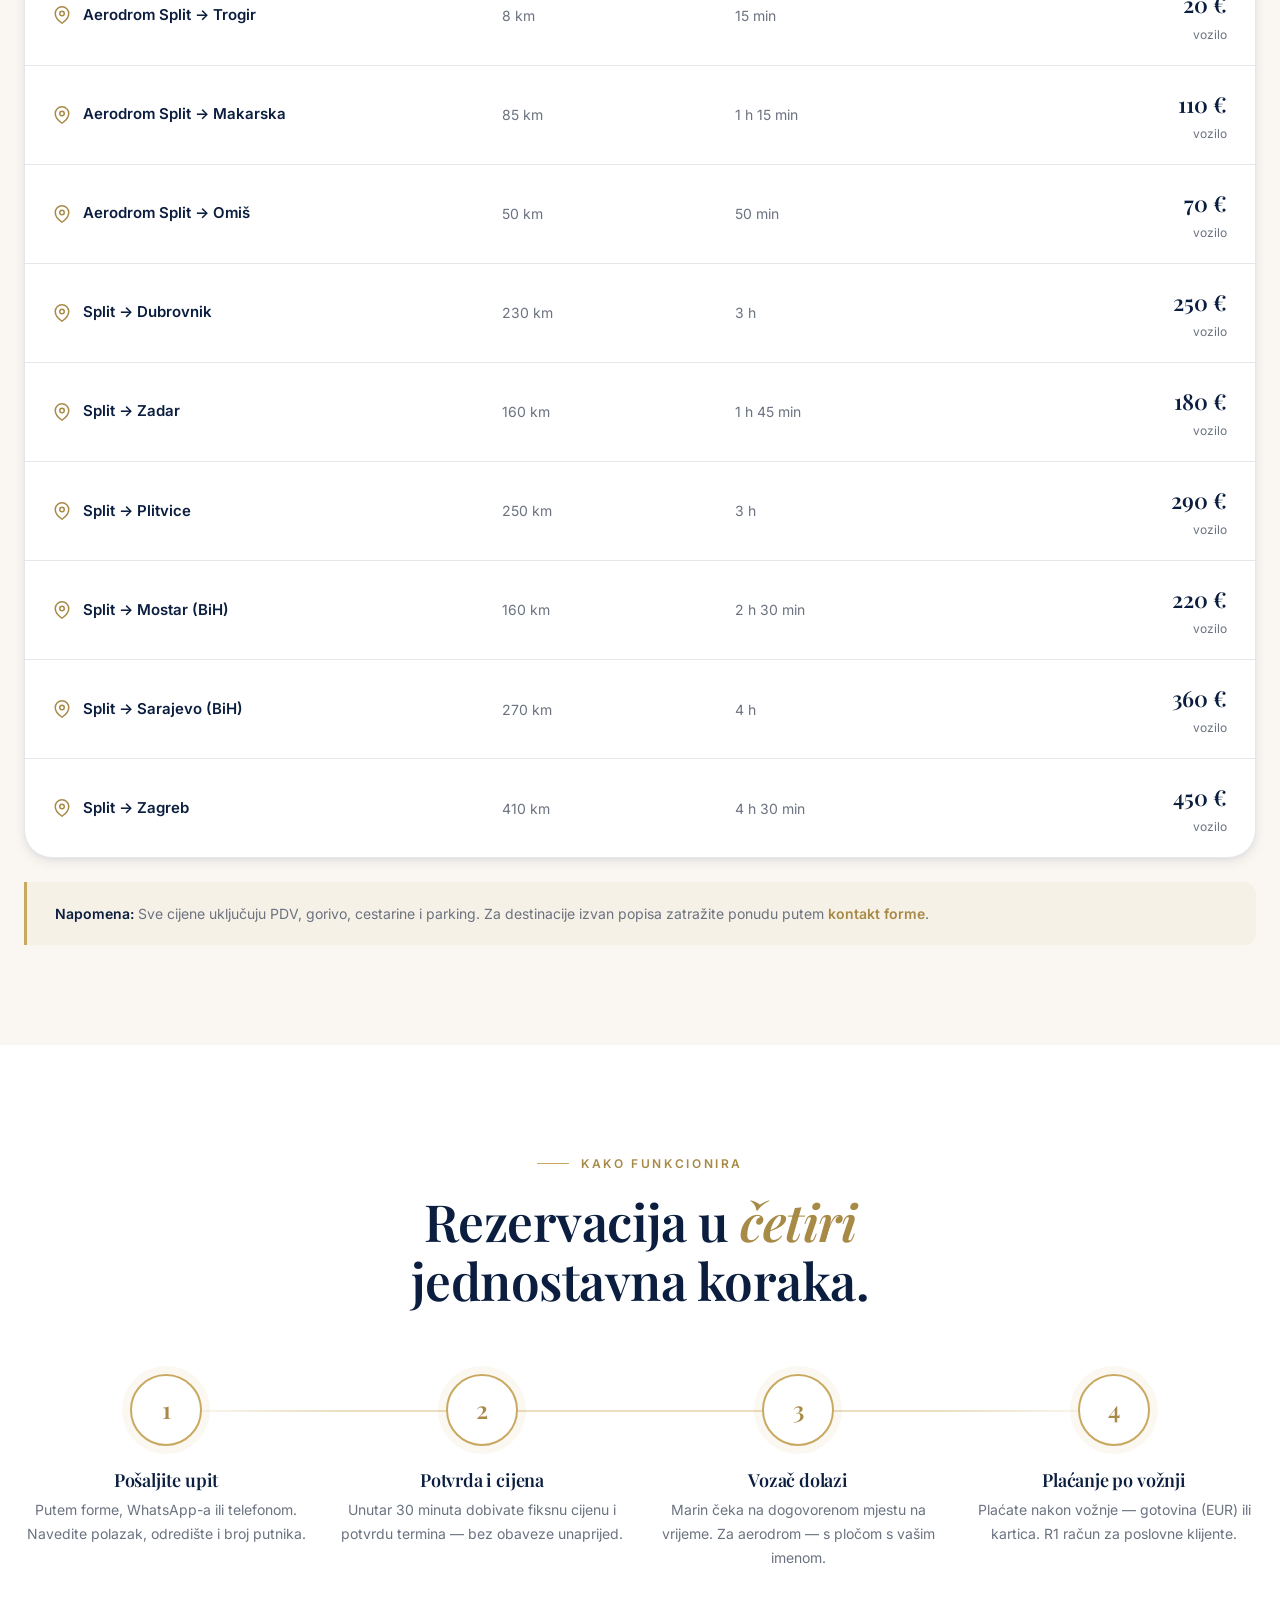
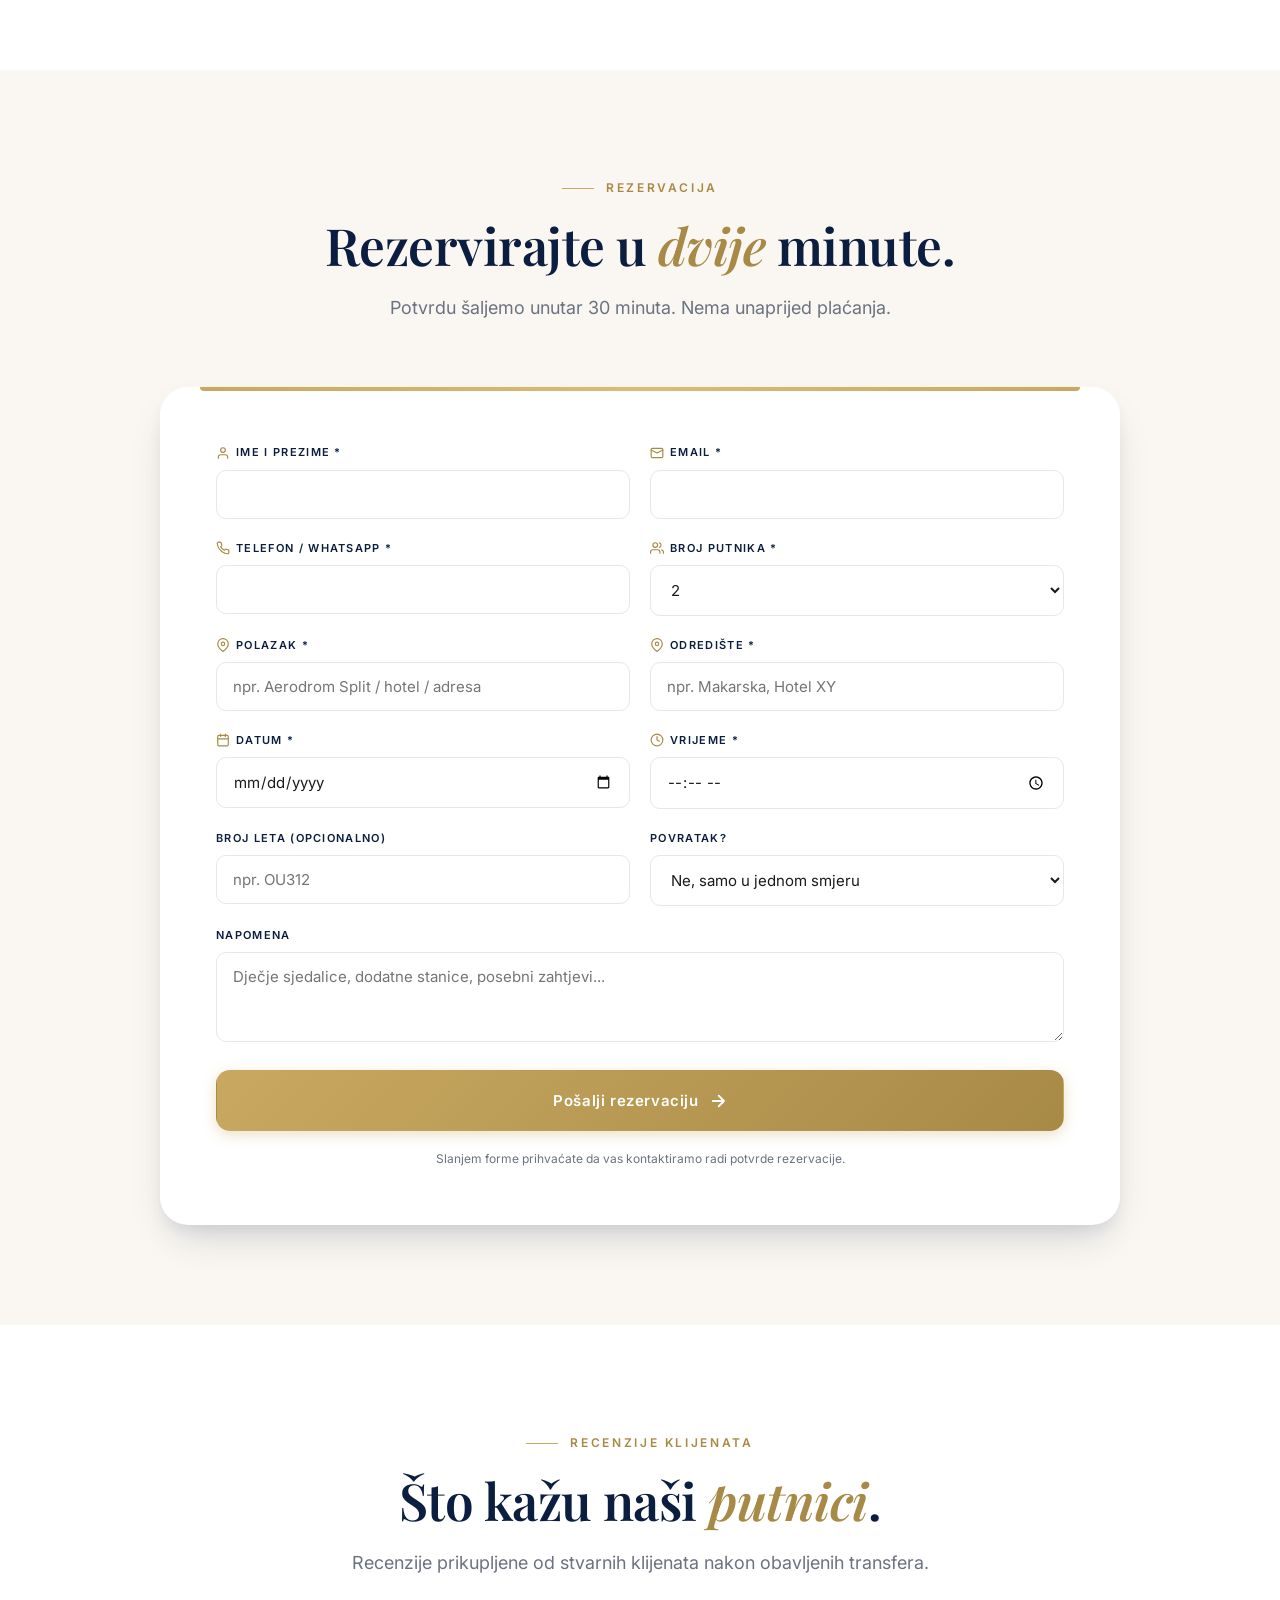
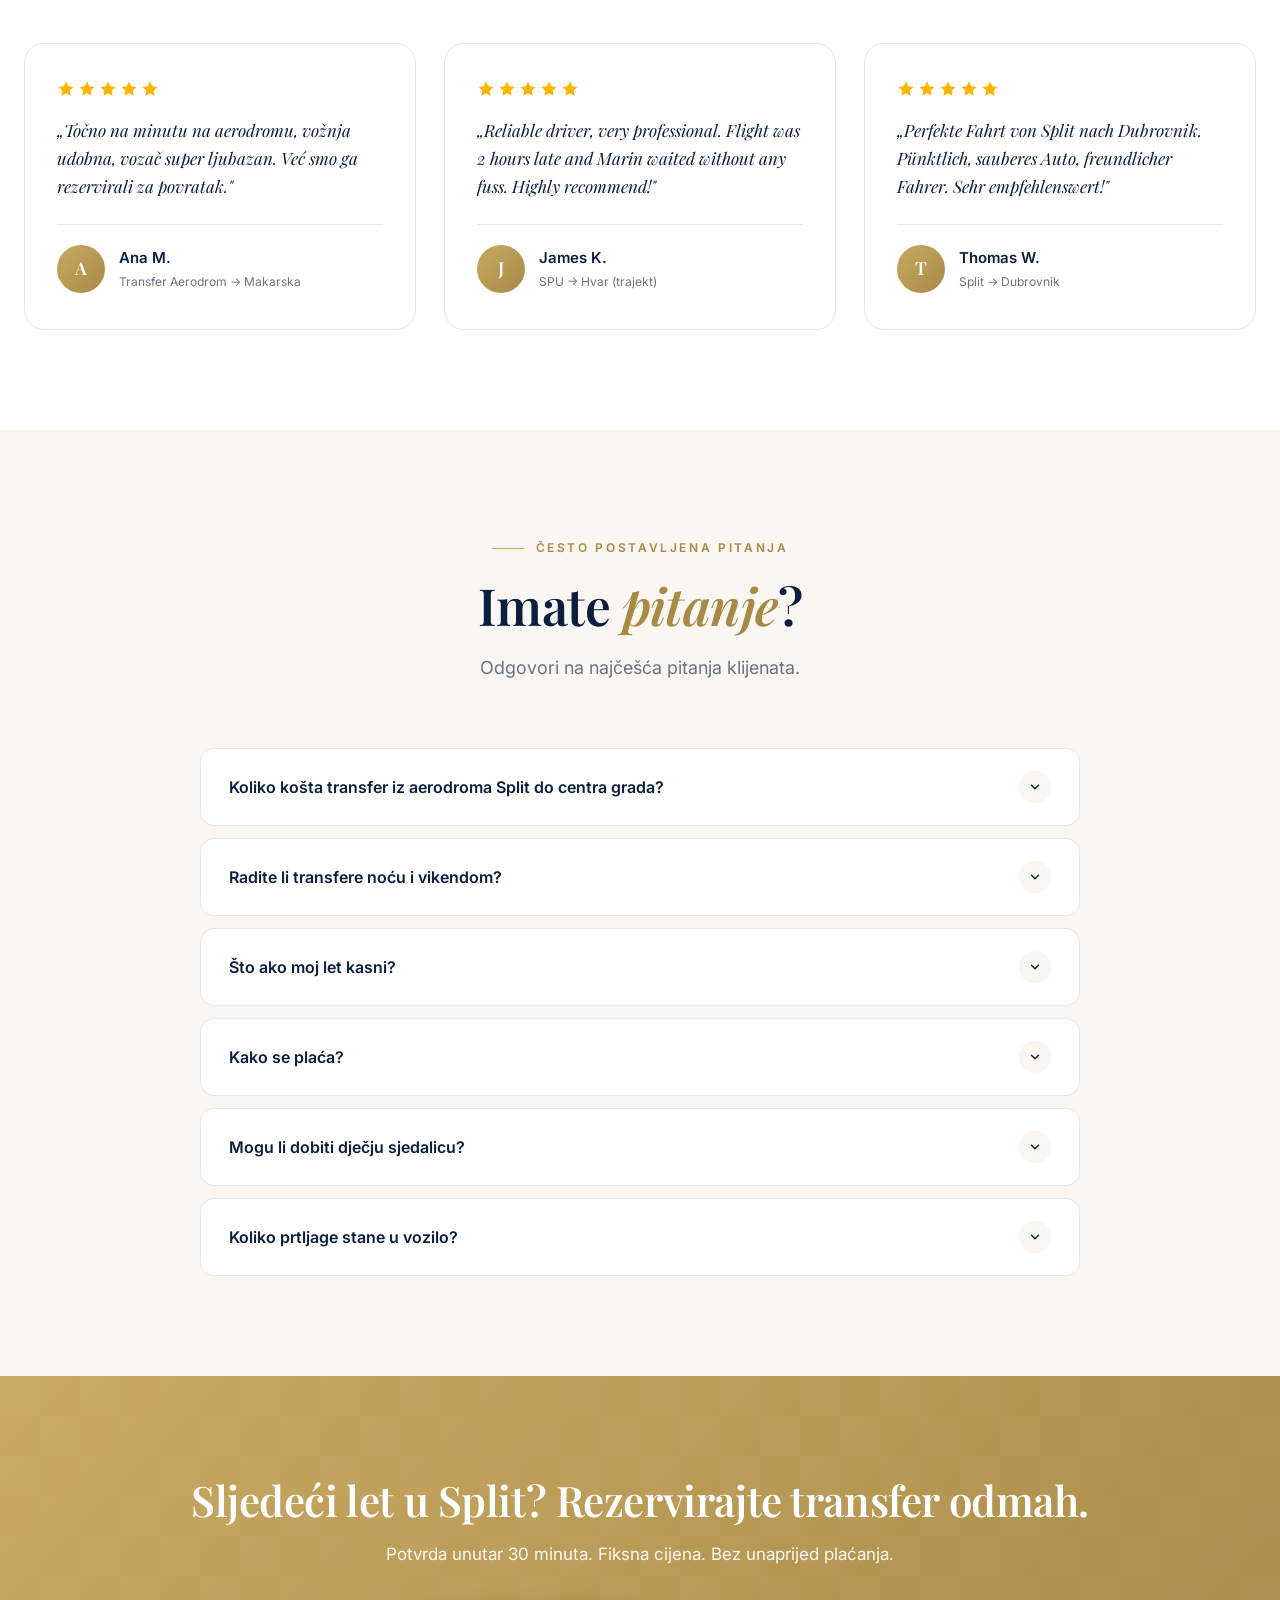
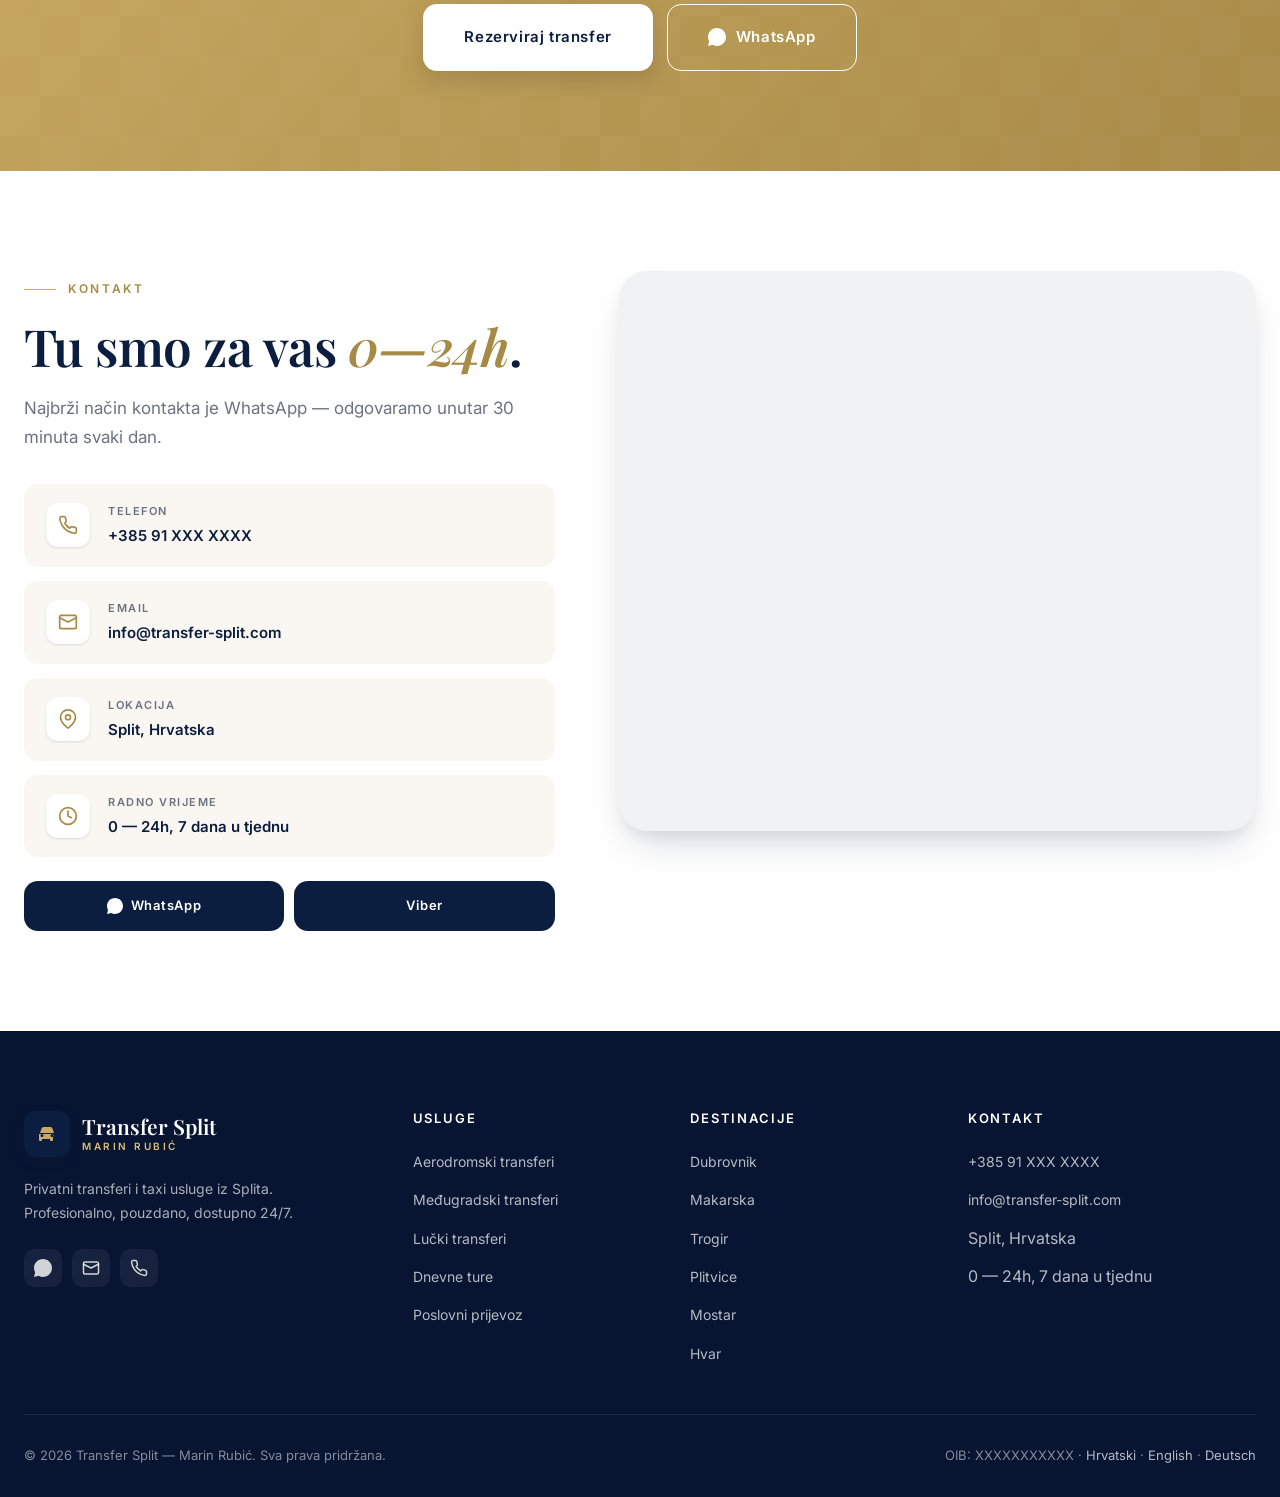
==== commit 6c144f66: "Add vehicle gallery, stats counters section, custom cursor for desktop" ====
--- a/index.html
+++ b/index.html
@@ -453,6 +453,59 @@
           <div class="fleet__spec-text"><small>Dječje sjedalice</small><strong>Na zahtjev</strong></div>
         </li>
       </ul>
+
+      <div class="vehicle-gallery">
+        <div class="vehicle-gallery__header">
+          <div>
+            <h3>Vozilo iznutra i izvana</h3>
+            <p>Kliknite za uvećani prikaz</p>
+          </div>
+        </div>
+        <div class="gallery-grid">
+          <div class="gallery-item" data-lightbox="assets/img/peugeot-308.jpg">
+            <img src="assets/img/peugeot-308.jpg" alt="Peugeot 308 prednja strana" loading="lazy">
+            <div class="gallery-item__zoom"><svg width="22" height="22" viewBox="0 0 24 24" fill="none" stroke="currentColor" stroke-width="2.5" stroke-linecap="round" stroke-linejoin="round"><circle cx="11" cy="11" r="8"/><path d="m21 21-4.3-4.3M8 11h6M11 8v6"/></svg></div>
+          </div>
+          <div class="gallery-item" data-lightbox="https://images.unsplash.com/photo-1503376780353-7e6692767b70?auto=format&fit=crop&w=1200&q=80">
+            <img src="https://images.unsplash.com/photo-1503376780353-7e6692767b70?auto=format&fit=crop&w=600&q=75" alt="Interijer vozila" loading="lazy">
+            <div class="gallery-item__zoom"><svg width="22" height="22" viewBox="0 0 24 24" fill="none" stroke="currentColor" stroke-width="2.5" stroke-linecap="round" stroke-linejoin="round"><circle cx="11" cy="11" r="8"/><path d="m21 21-4.3-4.3M8 11h6M11 8v6"/></svg></div>
+          </div>
+          <div class="gallery-item" data-lightbox="https://images.unsplash.com/photo-1601758174114-e5c331e0a8e0?auto=format&fit=crop&w=1200&q=80">
+            <img src="https://images.unsplash.com/photo-1601758174114-e5c331e0a8e0?auto=format&fit=crop&w=600&q=75" alt="Putovanje obalom Dalmacije" loading="lazy">
+            <div class="gallery-item__zoom"><svg width="22" height="22" viewBox="0 0 24 24" fill="none" stroke="currentColor" stroke-width="2.5" stroke-linecap="round" stroke-linejoin="round"><circle cx="11" cy="11" r="8"/><path d="m21 21-4.3-4.3M8 11h6M11 8v6"/></svg></div>
+          </div>
+          <div class="gallery-item" data-lightbox="https://images.unsplash.com/photo-1542213831-d8af1d65d8a8?auto=format&fit=crop&w=1200&q=80">
+            <img src="https://images.unsplash.com/photo-1542213831-d8af1d65d8a8?auto=format&fit=crop&w=600&q=75" alt="Doček na aerodromu" loading="lazy">
+            <div class="gallery-item__zoom"><svg width="22" height="22" viewBox="0 0 24 24" fill="none" stroke="currentColor" stroke-width="2.5" stroke-linecap="round" stroke-linejoin="round"><circle cx="11" cy="11" r="8"/><path d="m21 21-4.3-4.3M8 11h6M11 8v6"/></svg></div>
+          </div>
+        </div>
+      </div>
+    </div>
+  </div>
+</section>
+
+<!-- STATS -->
+<section class="stats">
+  <div class="container stats__inner">
+    <div class="stat">
+      <span class="stat__num"><span class="counter" data-counter="500" data-suffix="+">0+</span></span>
+      <div class="stat__label">Transfera</div>
+      <p class="stat__desc">Obavljenih u protekloj godini</p>
+    </div>
+    <div class="stat">
+      <span class="stat__num"><span class="counter" data-counter="98" data-suffix="%">0%</span></span>
+      <div class="stat__label">Točnost</div>
+      <p class="stat__desc">Dolazaka na vrijeme</p>
+    </div>
+    <div class="stat">
+      <span class="stat__num"><span class="counter" data-counter="120000" data-suffix=" km">0 km</span></span>
+      <div class="stat__label">Prijeđeno</div>
+      <p class="stat__desc">Diljem Dalmacije i šire</p>
+    </div>
+    <div class="stat">
+      <span class="stat__num"><span class="counter" data-counter="5" data-decimals="1">0.0</span><small>/5</small></span>
+      <div class="stat__label">Prosječna ocjena</div>
+      <p class="stat__desc">Od stvarnih klijenata</p>
     </div>
   </div>
 </section>
--- a/assets/css/style.css
+++ b/assets/css/style.css
@@ -1648,6 +1648,121 @@
 }
 
 /* ========================================================
+   STATS SECTION (big numbers, dark)
+   ======================================================== */
+.stats{
+  background:linear-gradient(135deg,var(--navy) 0%,var(--navy-dark) 100%);
+  color:var(--white);
+  padding:80px 0;
+  position:relative;overflow:hidden;
+}
+.stats::before{
+  content:"";position:absolute;
+  inset:0;
+  background-image:
+    radial-gradient(circle at 20% 30%,rgba(201,169,97,.1) 0%,transparent 40%),
+    radial-gradient(circle at 80% 70%,rgba(201,169,97,.08) 0%,transparent 40%);
+}
+.stats__inner{
+  display:grid;grid-template-columns:repeat(4,1fr);
+  gap:32px;position:relative;z-index:1;
+}
+.stat{
+  text-align:center;
+  padding:24px;
+  border-right:1px solid rgba(255,255,255,.08);
+}
+.stat:last-child{border-right:none}
+.stat__num{
+  font-family:'Playfair Display',serif;
+  font-size:clamp(48px,5vw,68px);
+  font-weight:600;
+  color:var(--gold-light);
+  line-height:1;
+  margin-bottom:12px;
+  letter-spacing:-.02em;
+  display:block;
+}
+.stat__num small{font-size:24px;color:var(--gold);font-weight:500}
+.stat__label{
+  font-size:13px;letter-spacing:.18em;text-transform:uppercase;
+  color:rgba(255,255,255,.7);font-weight:600;
+}
+.stat__desc{font-size:13px;color:rgba(255,255,255,.5);margin-top:6px;line-height:1.5}
+
+/* ========================================================
+   VEHICLE GALLERY
+   ======================================================== */
+.vehicle-gallery{
+  margin-top:64px;
+}
+.vehicle-gallery__header{
+  display:flex;justify-content:space-between;align-items:end;
+  margin-bottom:24px;
+  flex-wrap:wrap;gap:16px;
+}
+.vehicle-gallery__header h3{
+  font-family:'Playfair Display',serif;
+  font-size:24px;color:var(--navy);
+}
+.vehicle-gallery__header p{font-size:14px;color:var(--muted)}
+
+/* ========================================================
+   CUSTOM CURSOR (desktop)
+   ======================================================== */
+@media (hover: hover) and (pointer: fine){
+  .cursor-dot,.cursor-ring{
+    position:fixed;
+    top:0;left:0;
+    pointer-events:none;
+    z-index:9998;
+    transform:translate(-50%,-50%);
+    transition:opacity 200ms ease;
+  }
+  .cursor-dot{
+    width:6px;height:6px;
+    background:var(--gold);
+    border-radius:50%;
+    transition:transform 80ms ease,opacity 200ms ease,background 200ms ease;
+  }
+  .cursor-ring{
+    width:36px;height:36px;
+    border:1.5px solid rgba(201,169,97,.5);
+    border-radius:50%;
+    transition:transform 400ms cubic-bezier(.16,1,.3,1),opacity 200ms ease,border-color 200ms ease,width 250ms,height 250ms;
+  }
+  .cursor-ring.hover{
+    width:64px;height:64px;
+    border-color:var(--gold);
+    background:rgba(201,169,97,.08);
+  }
+  .cursor-dot.hover{background:var(--gold-light);transform:translate(-50%,-50%) scale(1.5)}
+  .cursor-dot.hide,.cursor-ring.hide{opacity:0}
+  body.has-cursor{cursor:none}
+  body.has-cursor a,body.has-cursor button,body.has-cursor [data-magnetic],body.has-cursor input,body.has-cursor select,body.has-cursor textarea,body.has-cursor .destination-card,body.has-cursor .service-card,body.has-cursor .pricing-row:not(.pricing-row--head),body.has-cursor .faq-item summary{cursor:none}
+}
+@media (hover: none){
+  .cursor-dot,.cursor-ring{display:none}
+}
+
+/* ========================================================
+   FOOTER PAYMENTS / BADGES
+   ======================================================== */
+.footer__badges{
+  display:flex;gap:16px;align-items:center;
+  margin-top:16px;
+  flex-wrap:wrap;
+}
+.footer__badges span{
+  padding:6px 12px;
+  background:rgba(255,255,255,.05);
+  border:1px solid rgba(255,255,255,.08);
+  border-radius:8px;
+  font-size:11px;letter-spacing:.1em;
+  color:rgba(255,255,255,.7);font-weight:600;
+}
+
+/* ========================================================
    RESPONSIVE for new sections
    ======================================================== */
 @media (max-width: 960px){
@@ -1658,6 +1773,10 @@
   .meet__text .quote-big{font-size:18px;padding:20px 22px}
   .meet__sig{font-size:24px;top:20px;right:20px}
   .divider{height:50px;margin-top:-50px}
+  .stats__inner{grid-template-columns:repeat(2,1fr);gap:24px}
+  .stat{border-right:none;border-bottom:1px solid rgba(255,255,255,.08);padding:20px}
+  .stat:nth-child(2){border-right:none}
+  .stat:nth-last-child(-n+2){border-bottom:none}
 }
 
 /* ========================================================
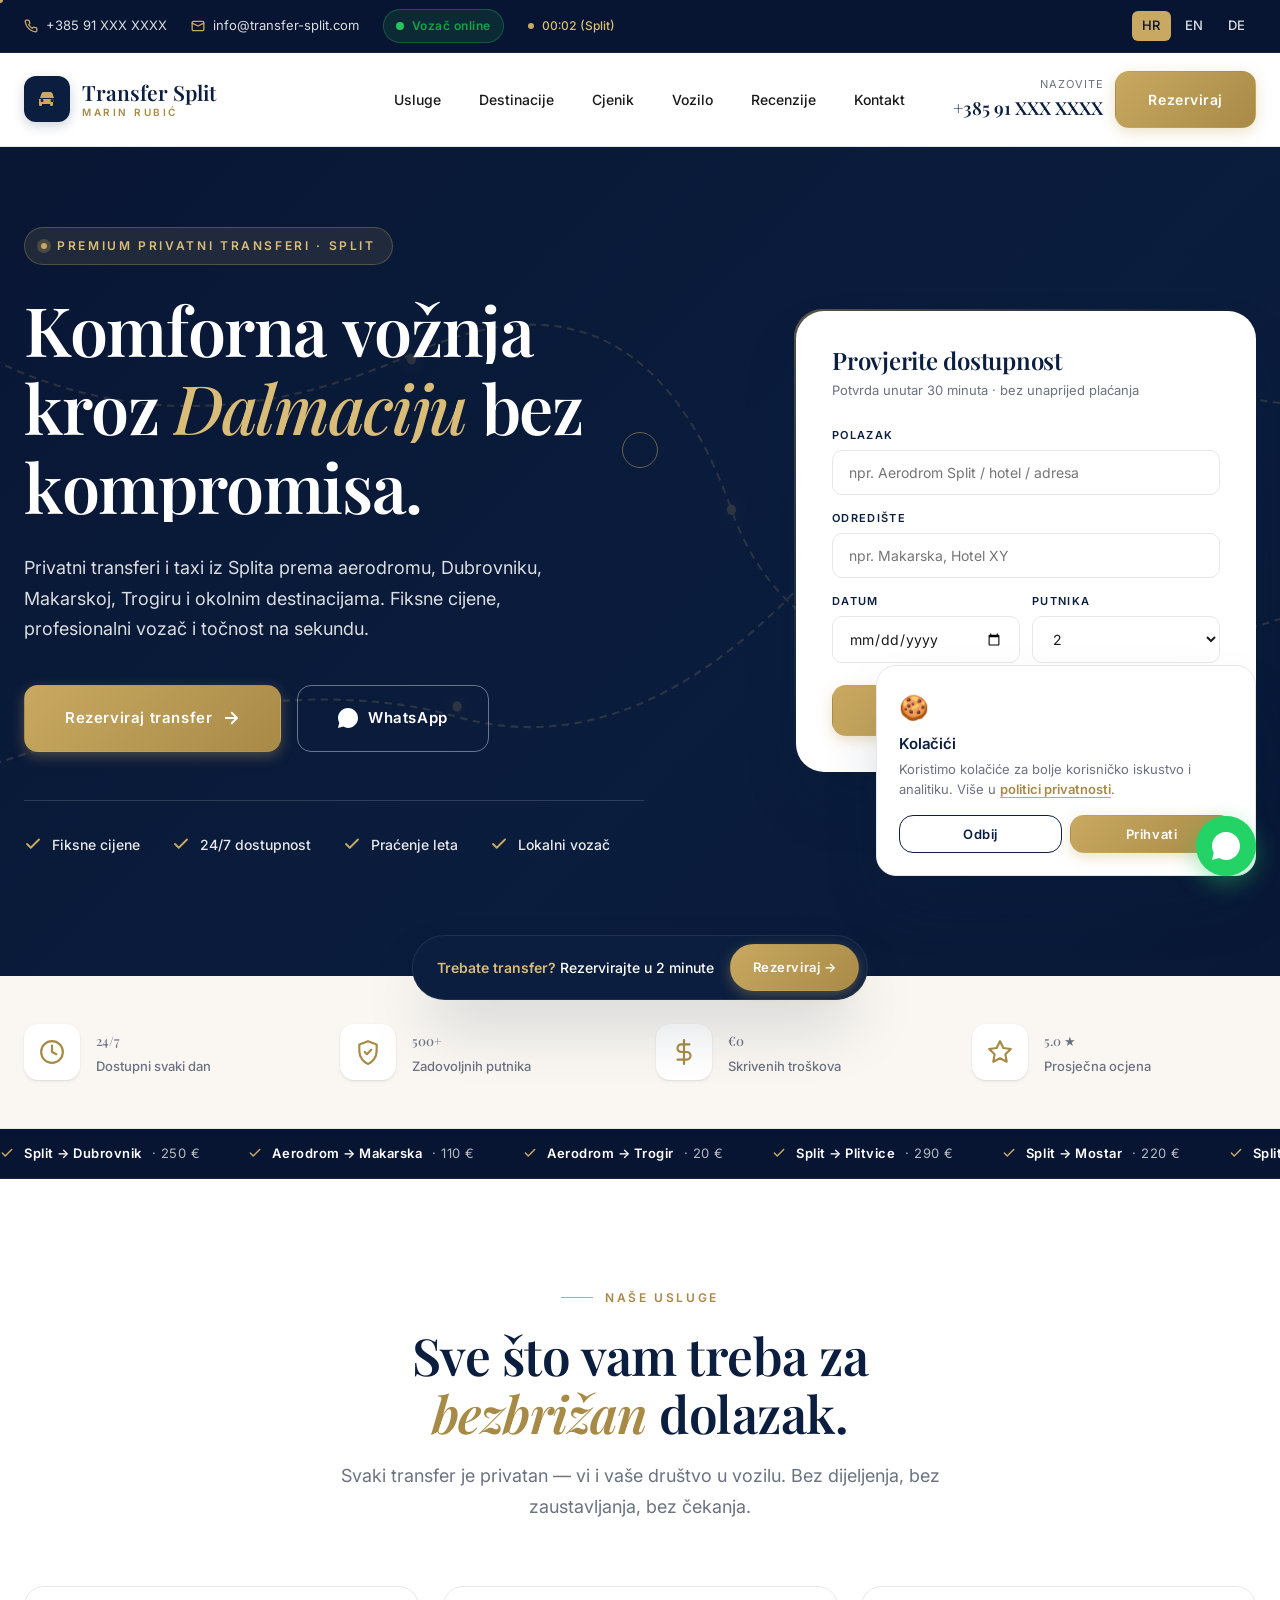
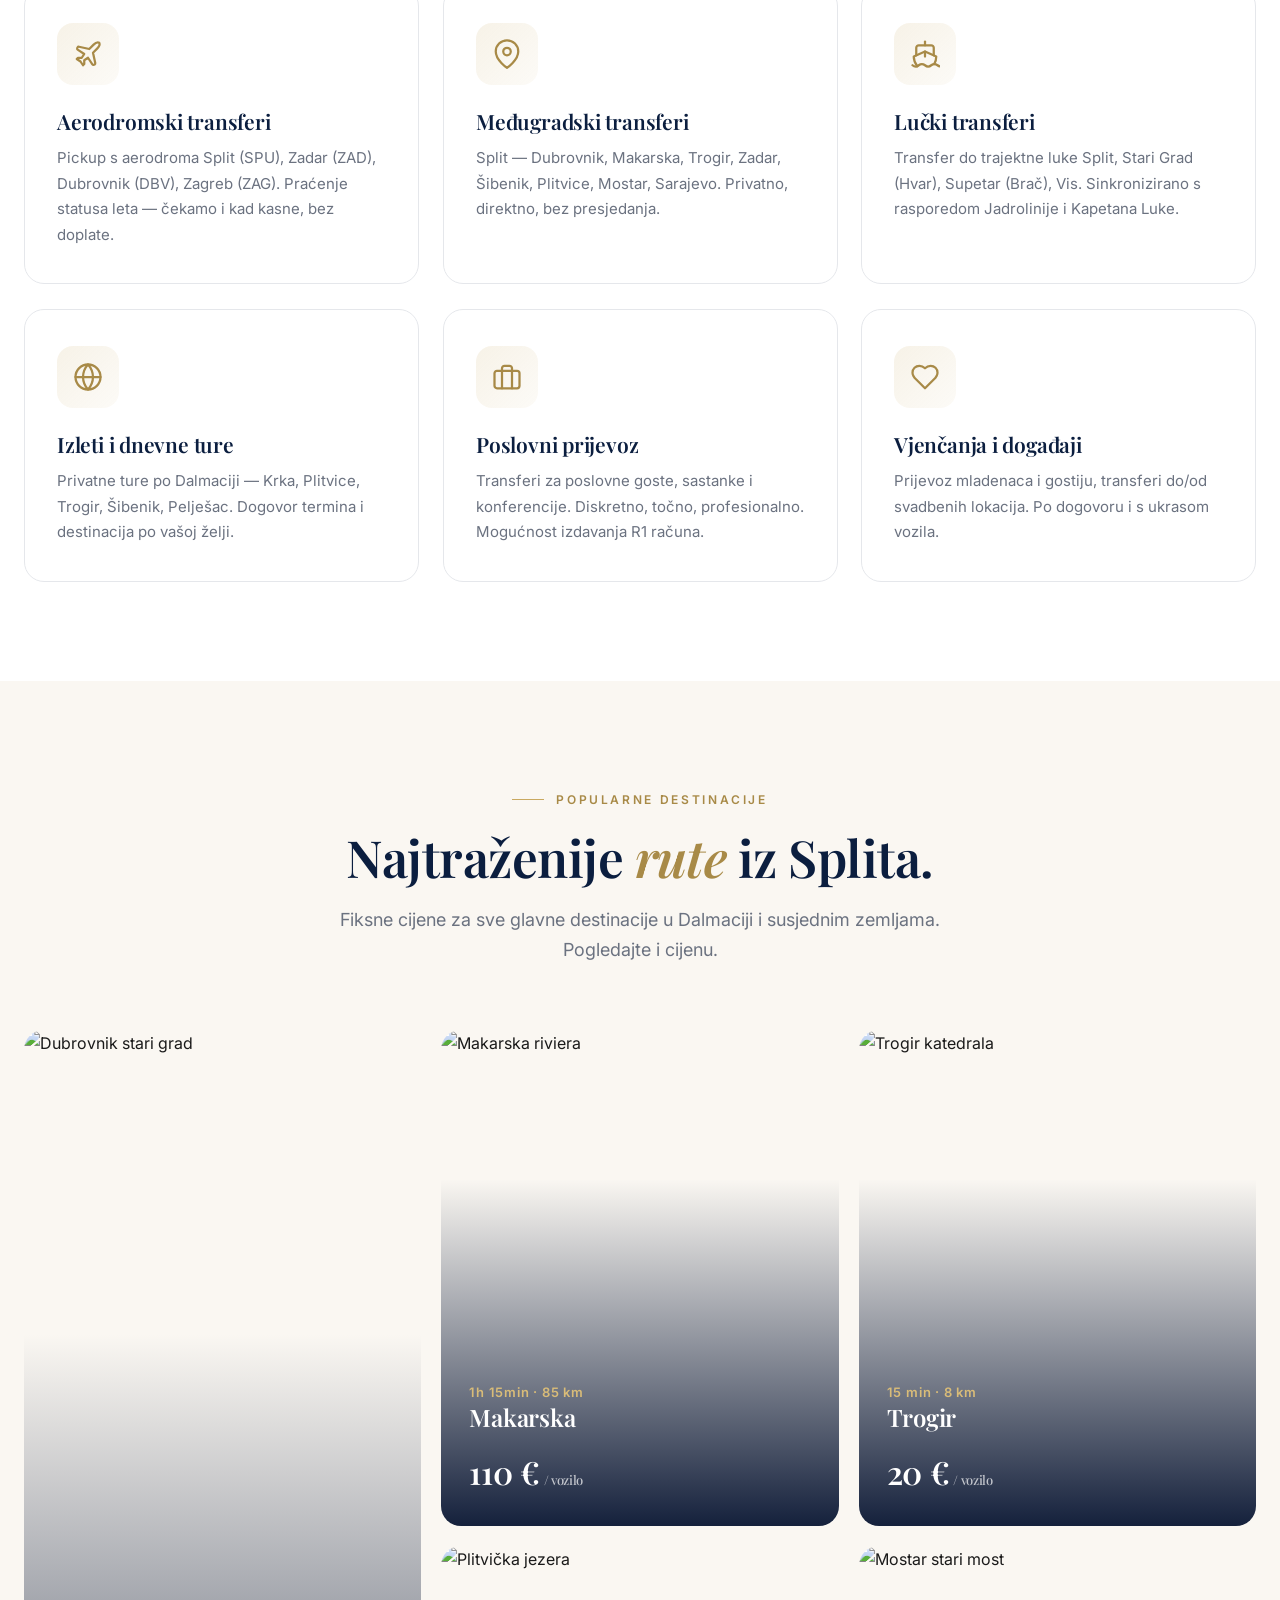
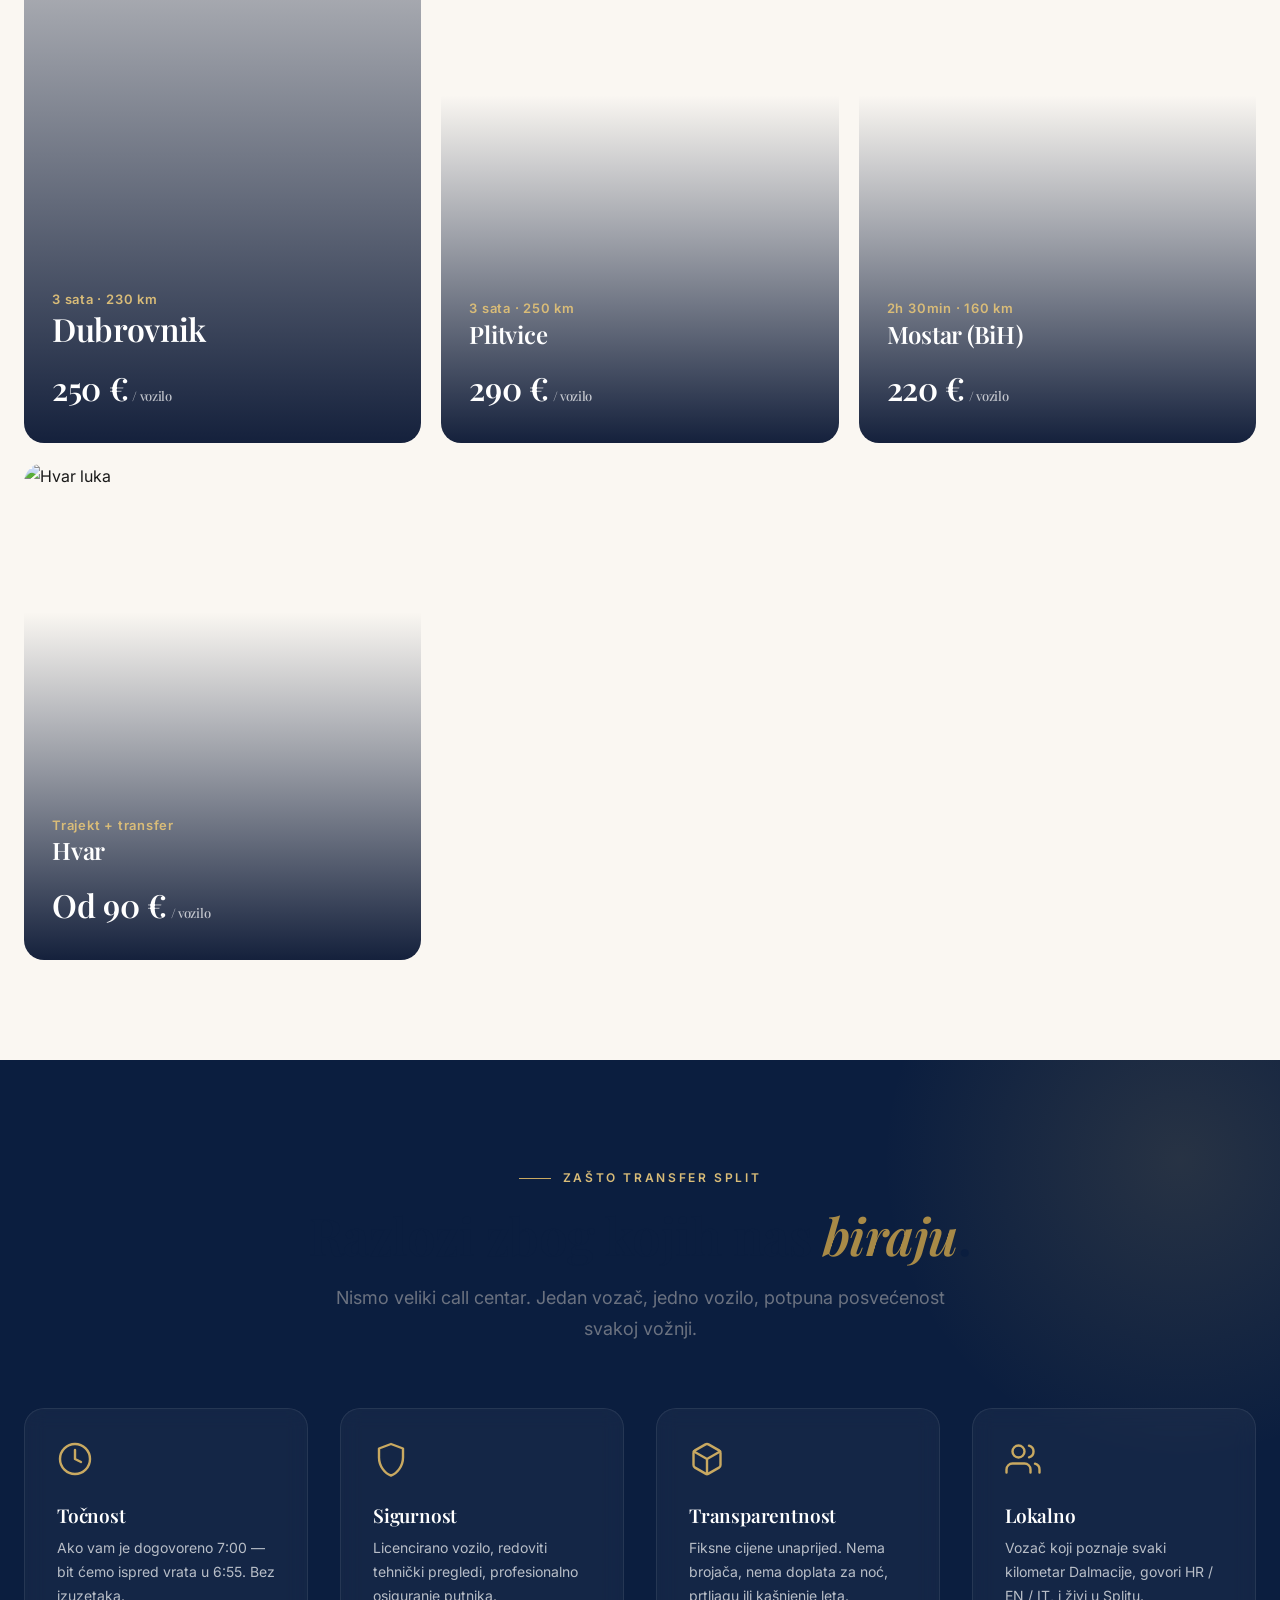
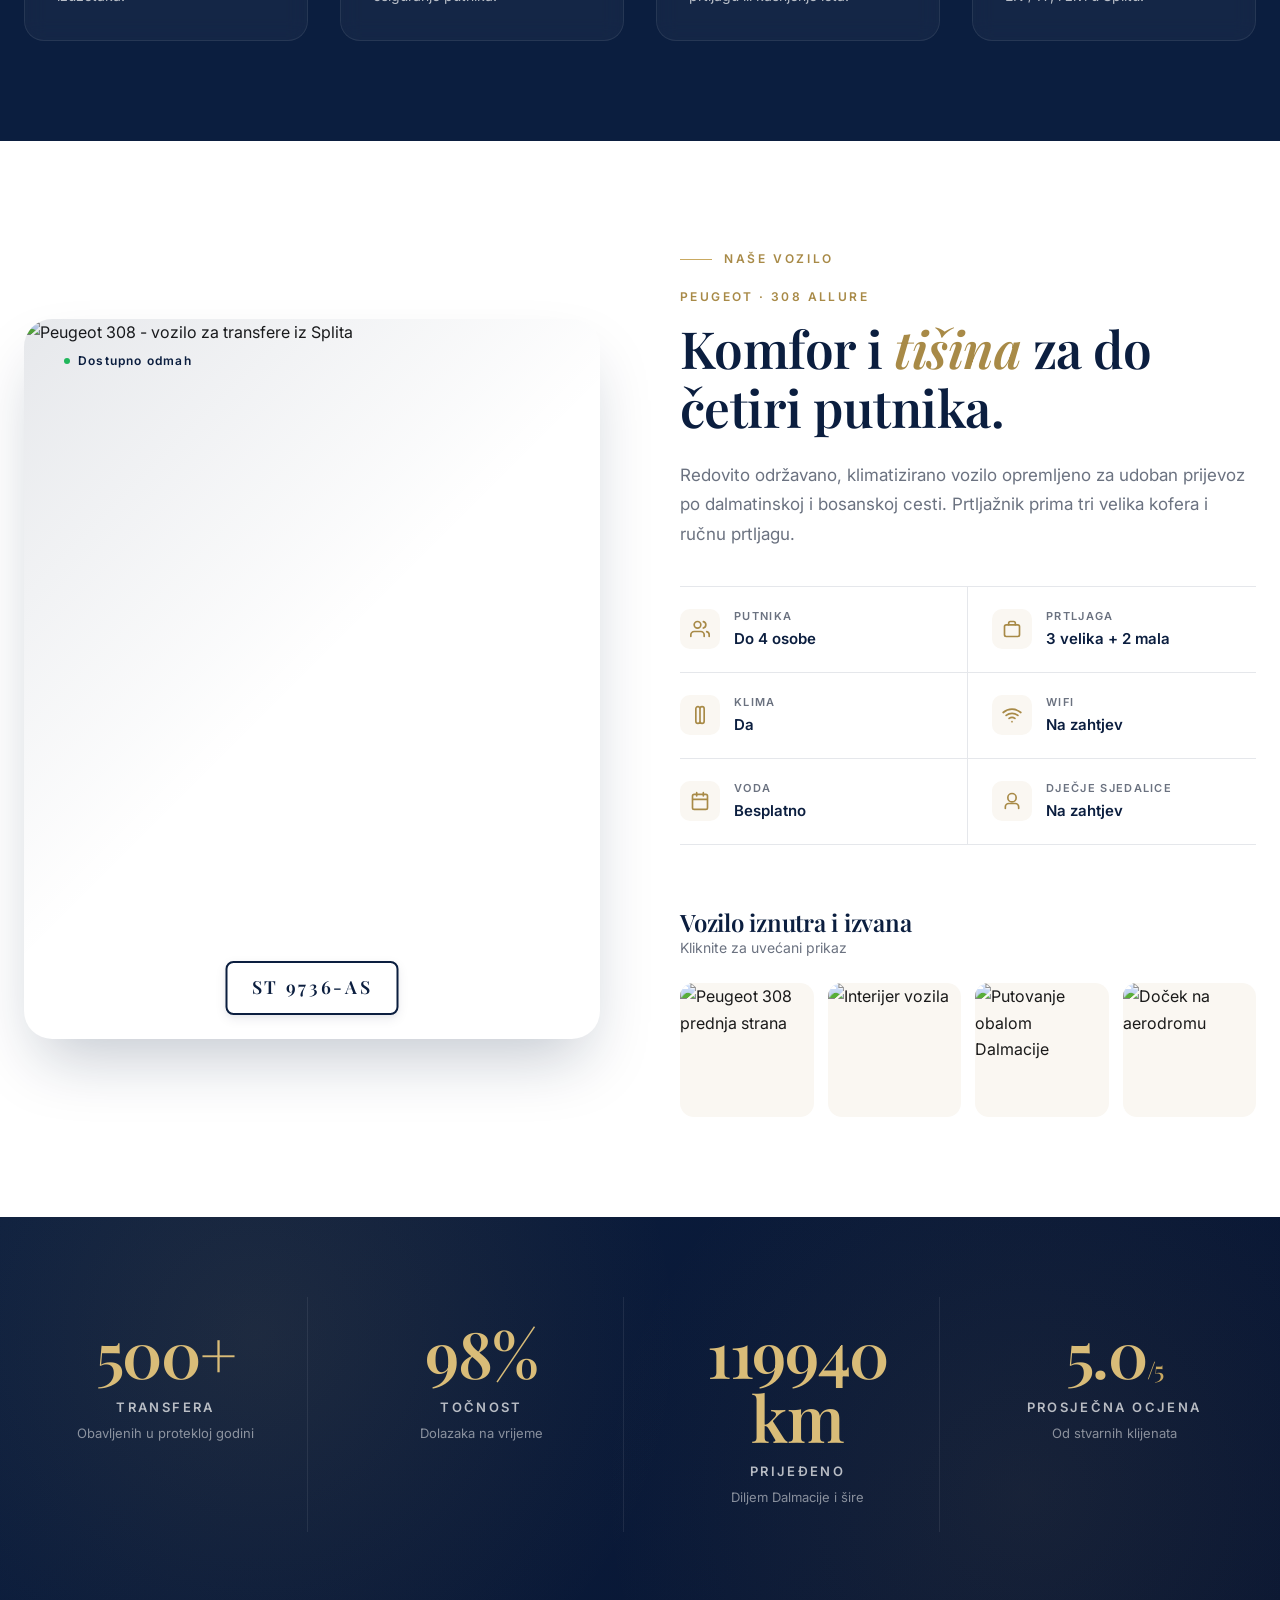
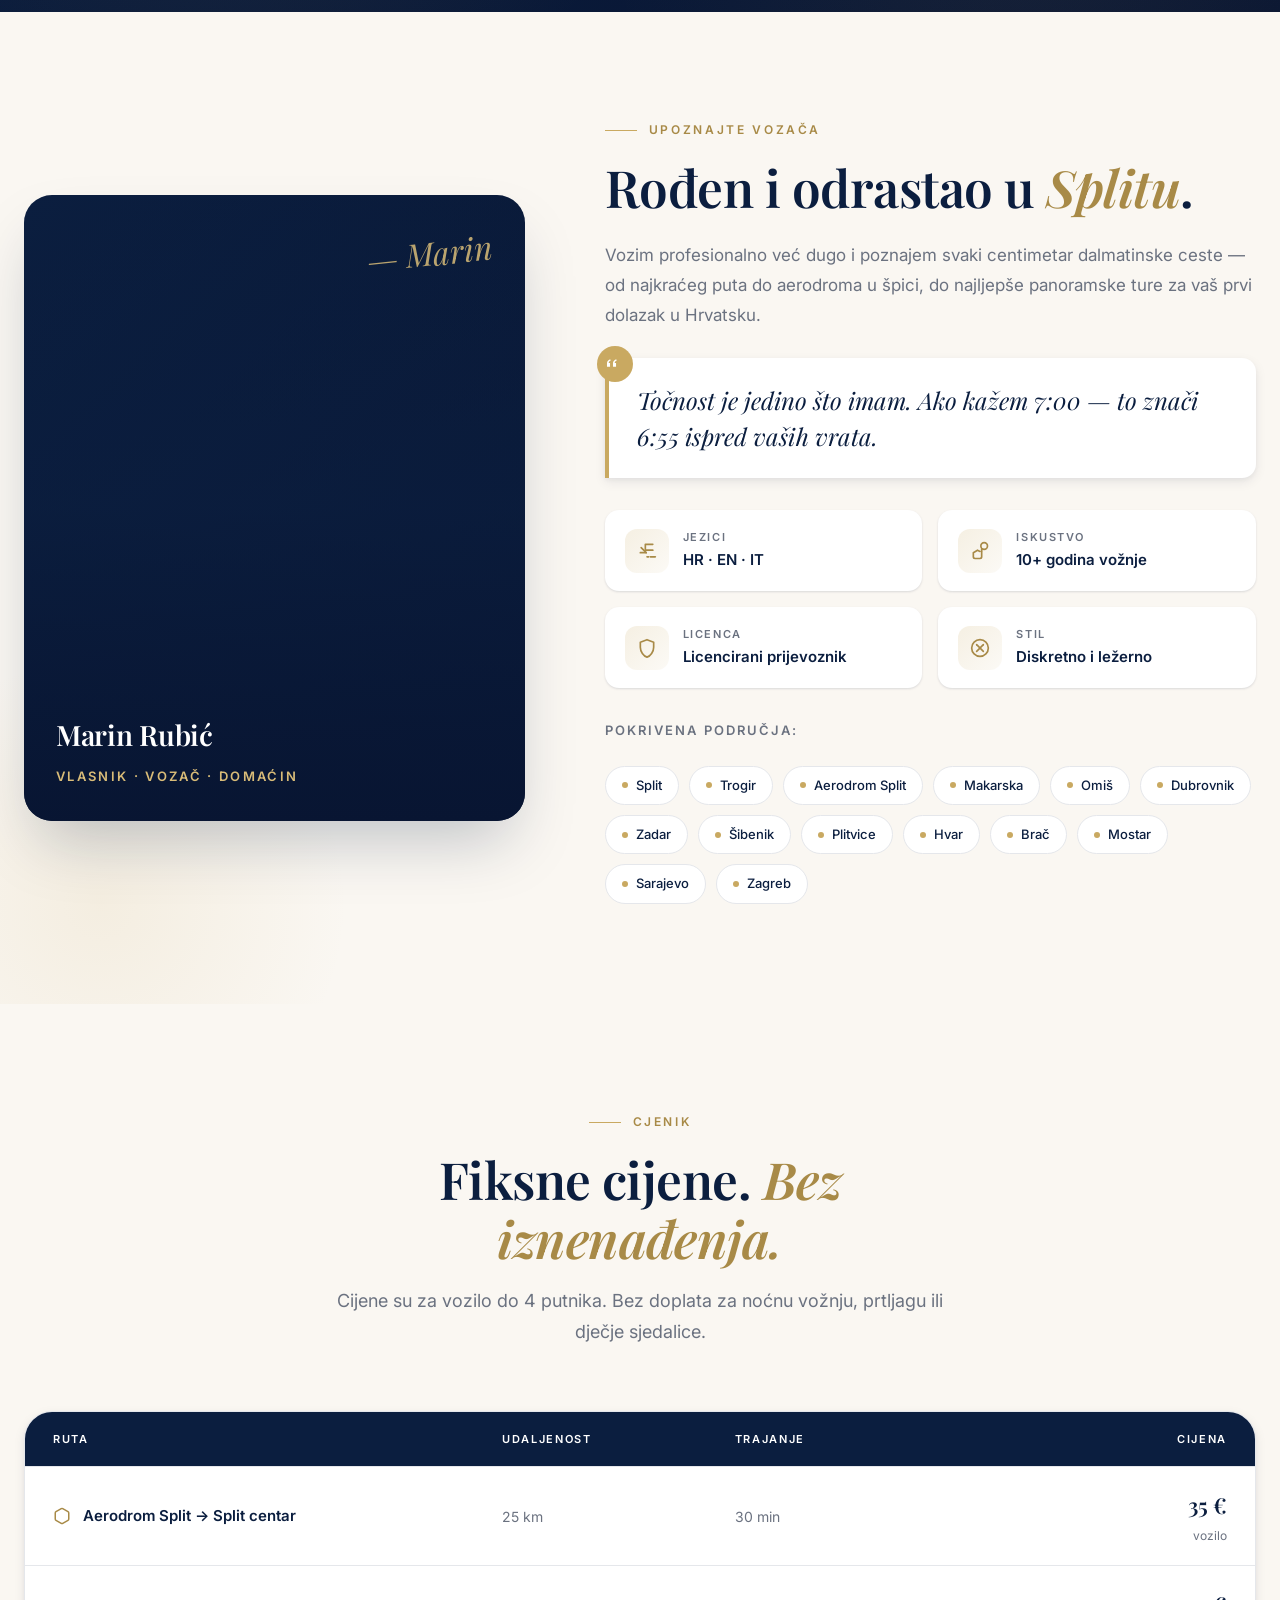
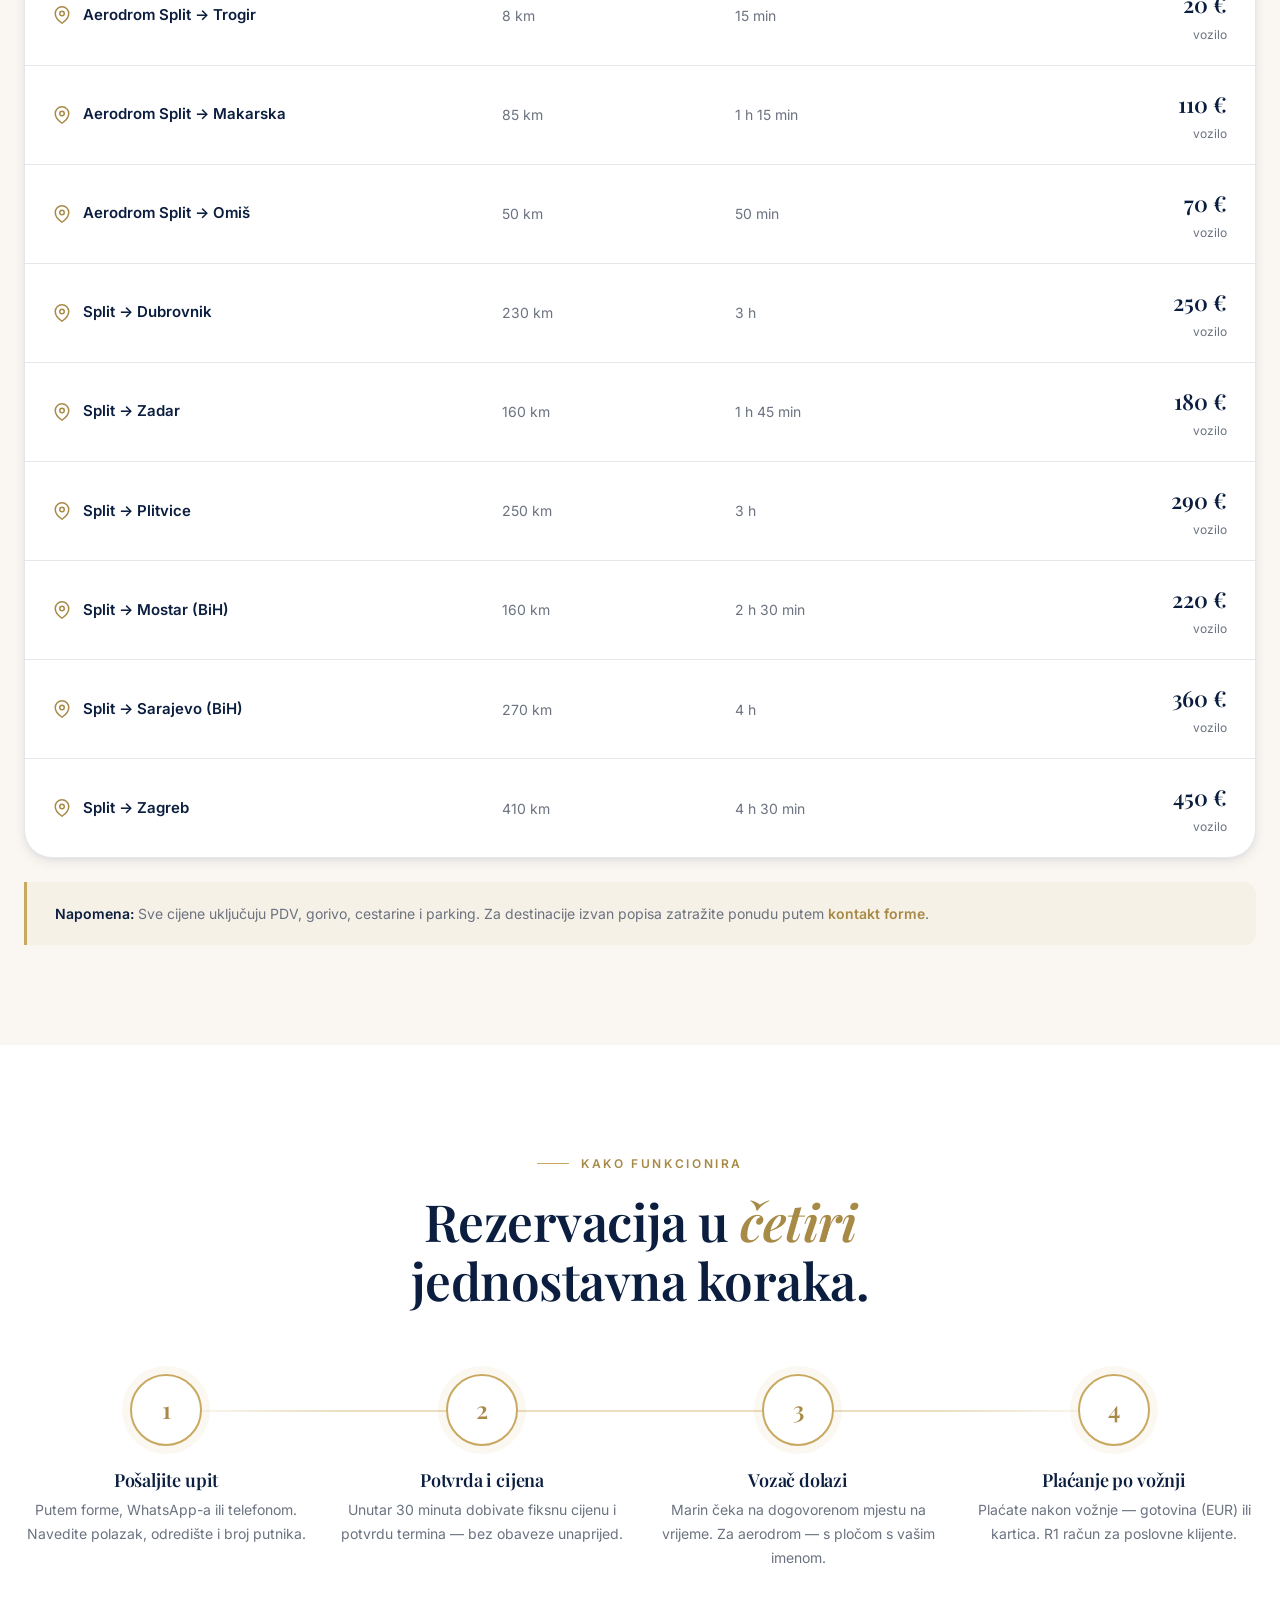
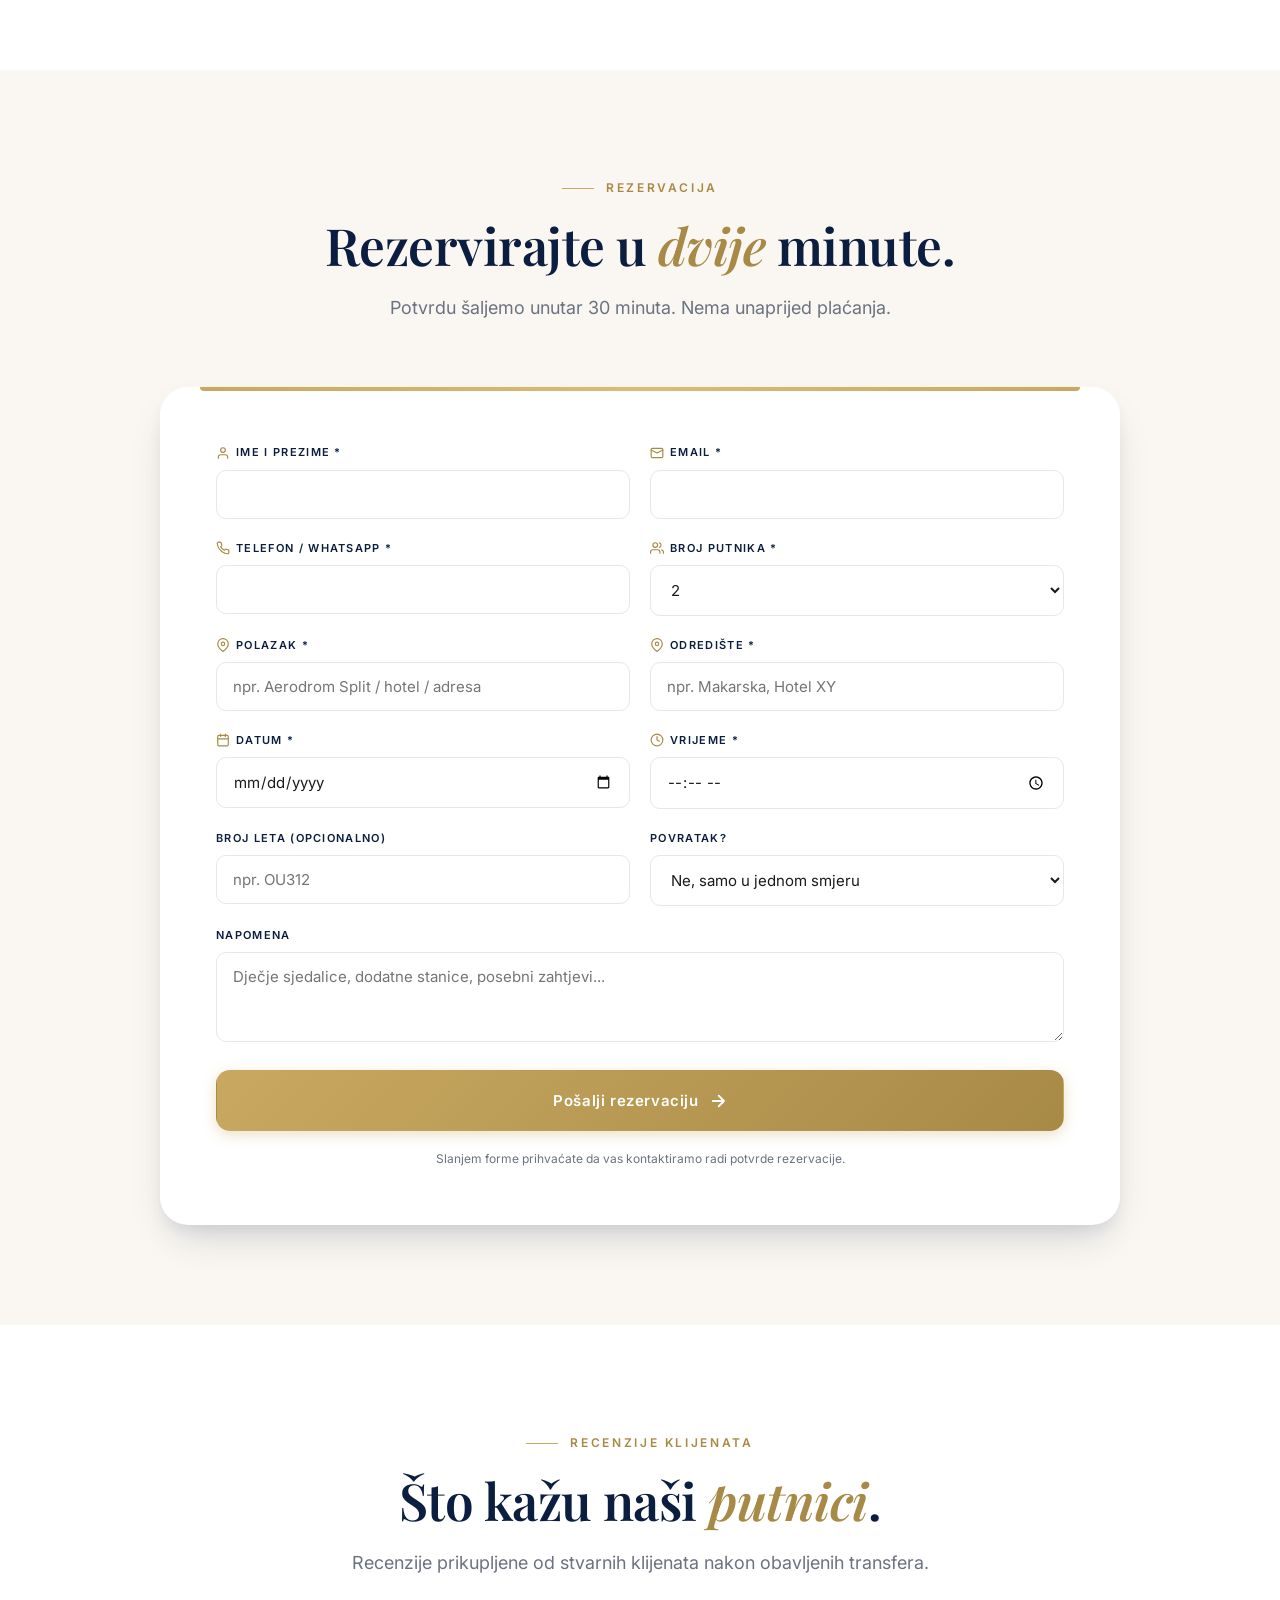
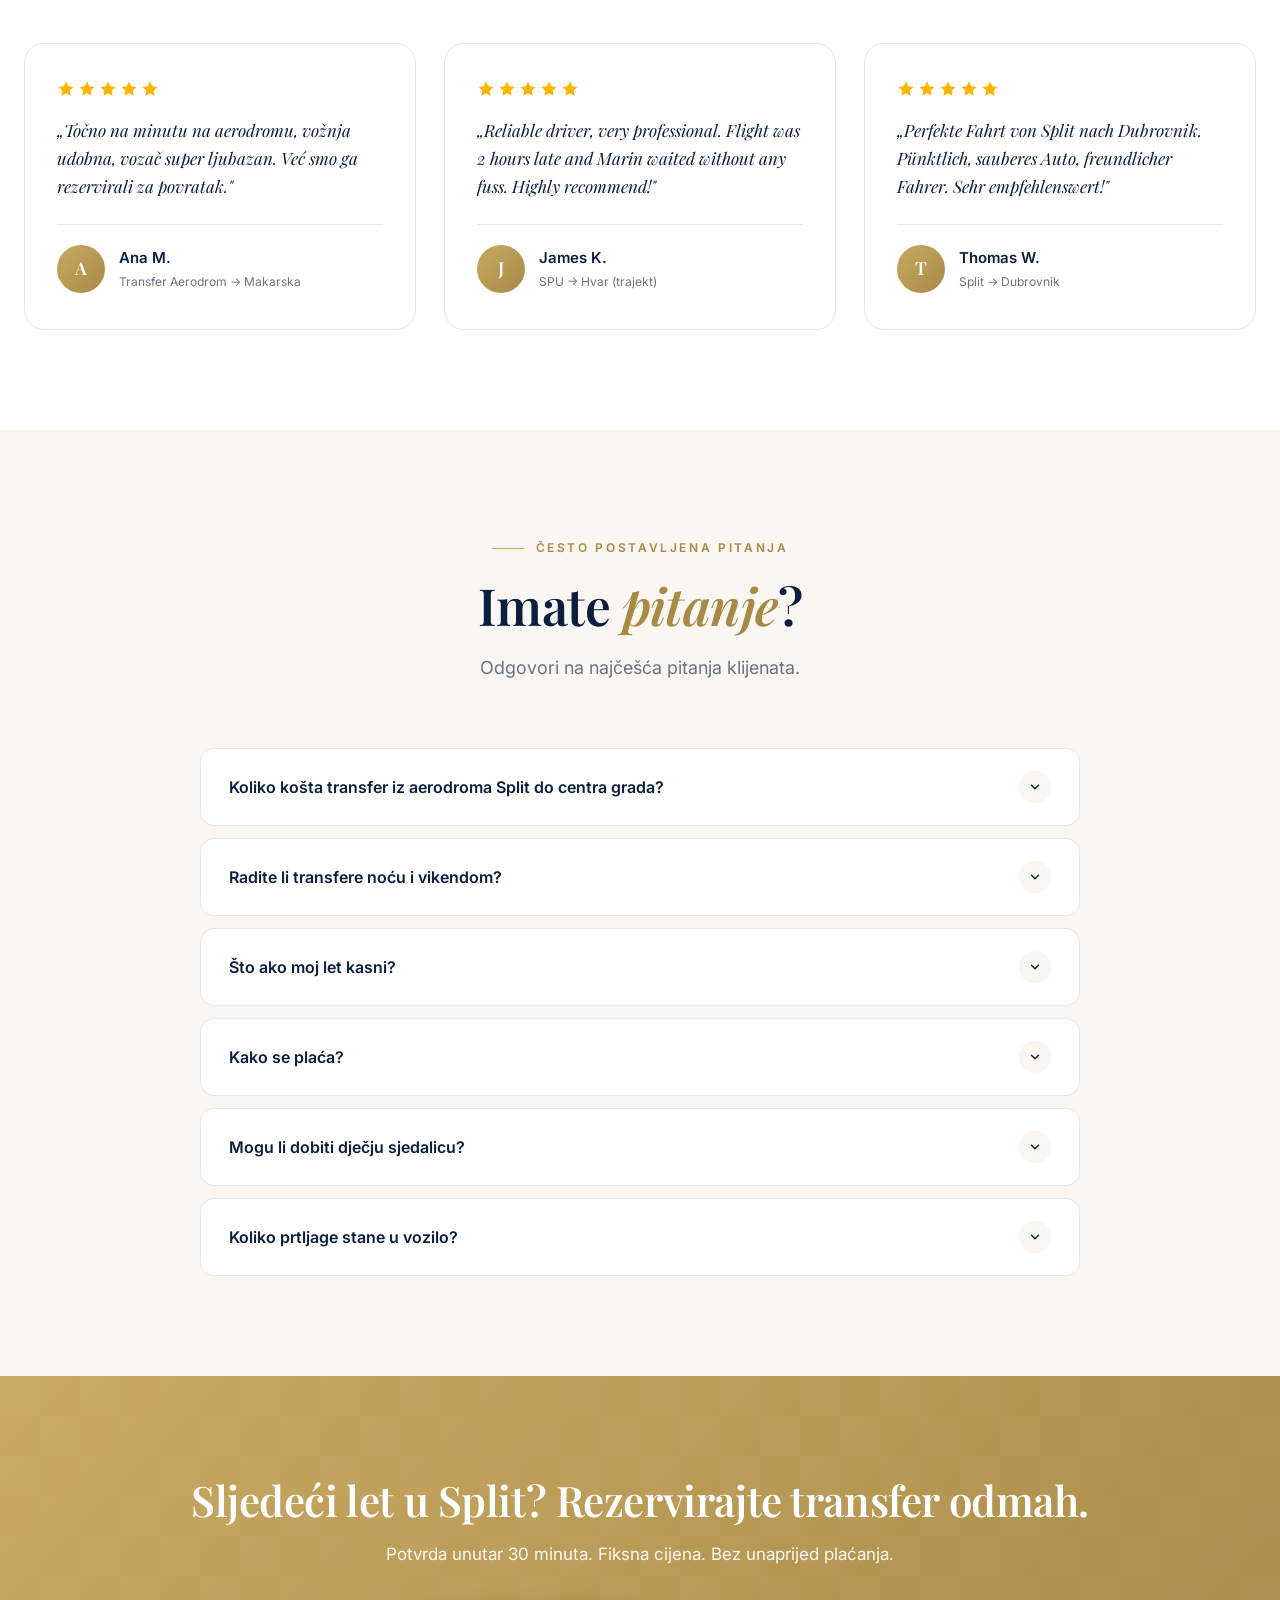
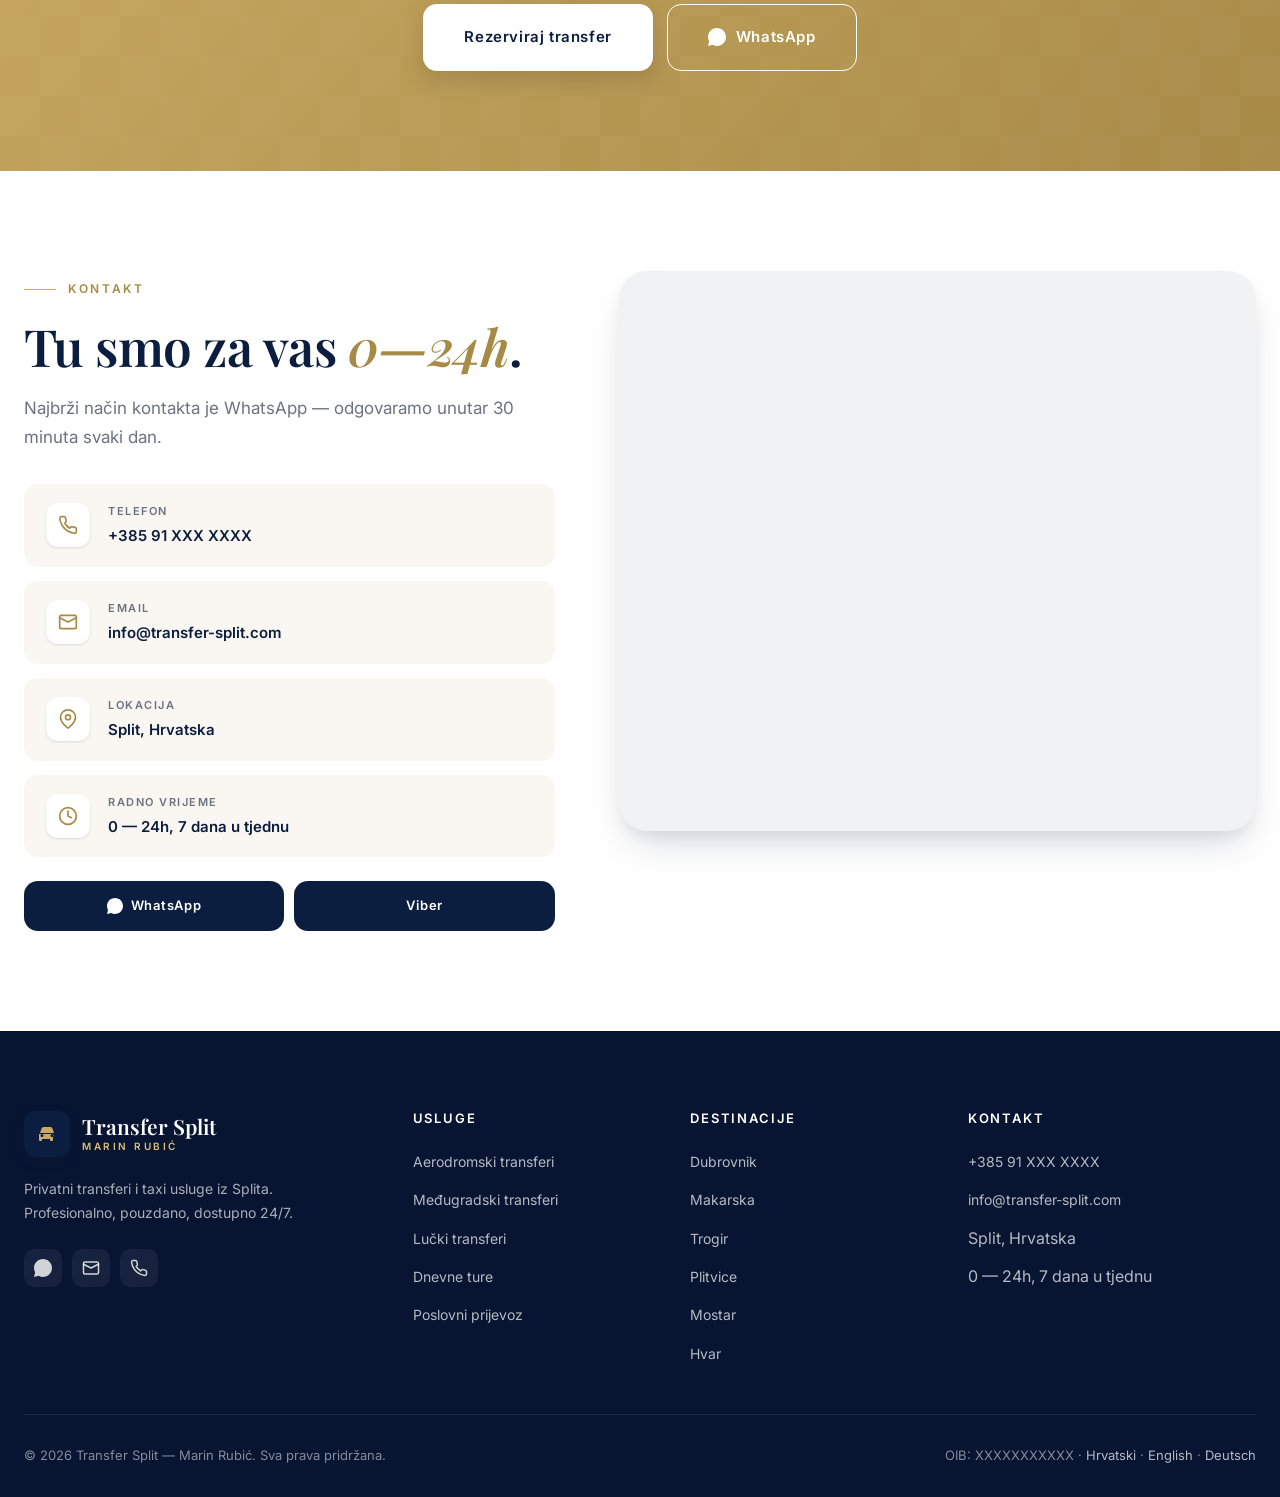
==== commit 9c6cccf8: "Add mobile bottom nav, live Split timezone clock in topbar" ====
--- a/index.html
+++ b/index.html
@@ -112,7 +112,8 @@
         <svg width="14" height="14" viewBox="0 0 24 24" fill="none" stroke="currentColor" stroke-width="2.2" stroke-linecap="round" stroke-linejoin="round"><rect x="2" y="4" width="20" height="16" rx="2"/><path d="m22 7-10 5L2 7"/></svg>
         info@transfer-split.com
       </a>
-      <span class="online-badge">Vozač online · 24/7</span>
+      <span class="online-badge">Vozač online</span>
+      <span class="clock" id="clock">— Split</span>
     </div>
     <div class="topbar__lang">
       <a href="/" class="active">HR</a>
@@ -975,6 +976,28 @@
   <svg width="28" height="28" viewBox="0 0 24 24" fill="currentColor"><path d="M17.472 14.382c-.297-.149-1.758-.867-2.03-.967-.273-.099-.471-.148-.67.15-.197.297-.767.966-.94 1.164-.173.199-.347.223-.644.075-.297-.15-1.255-.463-2.39-1.475-.883-.788-1.48-1.761-1.653-2.059-.173-.297-.018-.458.13-.606.134-.133.298-.347.446-.52.149-.174.198-.298.298-.497.099-.198.05-.371-.025-.52-.075-.149-.669-1.612-.916-2.207-.242-.579-.487-.5-.669-.51-.173-.008-.371-.01-.57-.01-.198 0-.52.074-.792.372-.272.297-1.04 1.016-1.04 2.479 0 1.462 1.065 2.875 1.213 3.074.149.198 2.096 3.2 5.077 4.487.709.306 1.262.489 1.694.625.712.227 1.36.195 1.871.118.571-.085 1.758-.719 2.006-1.413.248-.694.248-1.289.173-1.413-.074-.124-.272-.198-.57-.347M12 0C5.373 0 0 5.373 0 12c0 2.116.55 4.106 1.515 5.832L0 24l6.392-1.671A11.94 11.94 0 0 0 12 24c6.627 0 12-5.373 12-12S18.627 0 12 0z"/></svg>
 </a>
 
+<!-- MOBILE BOTTOM NAV -->
+<nav class="mob-nav" aria-label="Brzi pristup">
+  <div class="mob-nav__inner">
+    <a href="tel:+385911234567" class="mob-nav__btn">
+      <svg viewBox="0 0 24 24" fill="none" stroke="currentColor" stroke-width="2.2" stroke-linecap="round" stroke-linejoin="round"><path d="M22 16.92v3a2 2 0 0 1-2.18 2 19.79 19.79 0 0 1-8.63-3.07 19.5 19.5 0 0 1-6-6 19.79 19.79 0 0 1-3.07-8.67A2 2 0 0 1 4.11 2h3a2 2 0 0 1 2 1.72c.13.96.36 1.9.7 2.81a2 2 0 0 1-.45 2.11L8.09 9.91a16 16 0 0 0 6 6l1.27-1.27a2 2 0 0 1 2.11-.45c.91.34 1.85.57 2.81.7A2 2 0 0 1 22 16.92z"/></svg>
+      Nazovi
+    </a>
+    <a href="https://wa.me/385911234567" target="_blank" rel="noopener" class="mob-nav__btn mob-nav__btn--whatsapp">
+      <svg viewBox="0 0 24 24" fill="currentColor"><path d="M17.472 14.382c-.297-.149-1.758-.867-2.03-.967-.273-.099-.471-.148-.67.15-.197.297-.767.966-.94 1.164-.173.199-.347.223-.644.075-.297-.15-1.255-.463-2.39-1.475-.883-.788-1.48-1.761-1.653-2.059-.173-.297-.018-.458.13-.606.134-.133.298-.347.446-.52.149-.174.198-.298.298-.497.099-.198.05-.371-.025-.52-.075-.149-.669-1.612-.916-2.207-.242-.579-.487-.5-.669-.51-.173-.008-.371-.01-.57-.01-.198 0-.52.074-.792.372-.272.297-1.04 1.016-1.04 2.479 0 1.462 1.065 2.875 1.213 3.074.149.198 2.096 3.2 5.077 4.487.709.306 1.262.489 1.694.625.712.227 1.36.195 1.871.118.571-.085 1.758-.719 2.006-1.413.248-.694.248-1.289.173-1.413-.074-.124-.272-.198-.57-.347M12 0C5.373 0 0 5.373 0 12c0 2.116.55 4.106 1.515 5.832L0 24l6.392-1.671A11.94 11.94 0 0 0 12 24c6.627 0 12-5.373 12-12S18.627 0 12 0z"/></svg>
+      WhatsApp
+    </a>
+    <a href="#cjenik" class="mob-nav__btn">
+      <svg viewBox="0 0 24 24" fill="none" stroke="currentColor" stroke-width="2" stroke-linecap="round" stroke-linejoin="round"><line x1="12" y1="1" x2="12" y2="23"/><path d="M17 5H9.5a3.5 3.5 0 0 0 0 7h5a3.5 3.5 0 0 1 0 7H6"/></svg>
+      Cjenik
+    </a>
+    <a href="#rezervacija" class="mob-nav__btn mob-nav__btn--primary">
+      <svg viewBox="0 0 24 24" fill="none" stroke="currentColor" stroke-width="2" stroke-linecap="round" stroke-linejoin="round"><rect x="3" y="4" width="18" height="18" rx="2"/><line x1="16" y1="2" x2="16" y2="6"/><line x1="8" y1="2" x2="8" y2="6"/><line x1="3" y1="10" x2="21" y2="10"/></svg>
+      Rezerviraj
+    </a>
+  </div>
+</nav>
+
 <!-- BACK TO TOP -->
 <a href="#top" class="back-top" aria-label="Povratak na vrh">
   <span class="back-top__progress" aria-hidden="true"></span>
--- a/assets/css/style.css
+++ b/assets/css/style.css
@@ -1763,6 +1763,60 @@
 }
 
 /* ========================================================
+   MOBILE BOTTOM NAV (mobile only)
+   ======================================================== */
+.mob-nav{
+  position:fixed;bottom:0;left:0;right:0;
+  background:var(--white);
+  border-top:1px solid var(--line);
+  box-shadow:0 -8px 30px rgba(11,30,63,.08);
+  padding:8px 8px calc(8px + env(safe-area-inset-bottom));
+  display:none;
+  z-index:80;
+}
+.mob-nav__inner{
+  display:grid;grid-template-columns:repeat(4,1fr);
+  gap:4px;
+}
+.mob-nav__btn{
+  display:flex;flex-direction:column;align-items:center;gap:4px;
+  padding:8px 4px;
+  background:transparent;border:none;
+  font-size:10px;font-weight:600;letter-spacing:.02em;
+  color:var(--muted);
+  border-radius:8px;
+  transition:all var(--transition);
+  text-decoration:none;
+}
+.mob-nav__btn svg{width:22px;height:22px;color:var(--navy)}
+.mob-nav__btn:hover,.mob-nav__btn--primary{color:var(--navy)}
+.mob-nav__btn--primary{
+  background:linear-gradient(135deg,var(--gold),var(--gold-dark));
+  color:var(--white) !important;
+}
+.mob-nav__btn--primary svg{color:var(--white)}
+.mob-nav__btn--whatsapp svg{color:#25D366}
+
+/* ========================================================
+   LIVE CLOCK
+   ======================================================== */
+.clock{
+  display:inline-flex;align-items:center;gap:8px;
+  color:var(--gold-light);font-variant-numeric:tabular-nums;
+  font-size:12px;font-weight:500;
+}
+.clock::before{
+  content:"";width:6px;height:6px;
+  background:var(--gold);border-radius:50%;
+  animation:online-pulse 2s infinite;
+}
+
+/* ========================================================
+   PARALLAX HERO LAYERS
+   ======================================================== */
+.hero__inner{transform:translateY(var(--parallax-text,0))}
+
+/* ========================================================
    RESPONSIVE for new sections
    ======================================================== */
 @media (max-width: 960px){
@@ -1777,6 +1831,13 @@
   .stat{border-right:none;border-bottom:1px solid rgba(255,255,255,.08);padding:20px}
   .stat:nth-child(2){border-right:none}
   .stat:nth-last-child(-n+2){border-bottom:none}
+  .mob-nav{display:block}
+  .fab{bottom:80px}
+  .back-top{bottom:80px;right:20px}
+  body{padding-bottom:64px}
+  .sticky-cta.show{bottom:78px}
+  .notify{bottom:78px}
+  .cookie{bottom:78px;right:16px;left:16px;max-width:none}
 }
 
 /* ========================================================
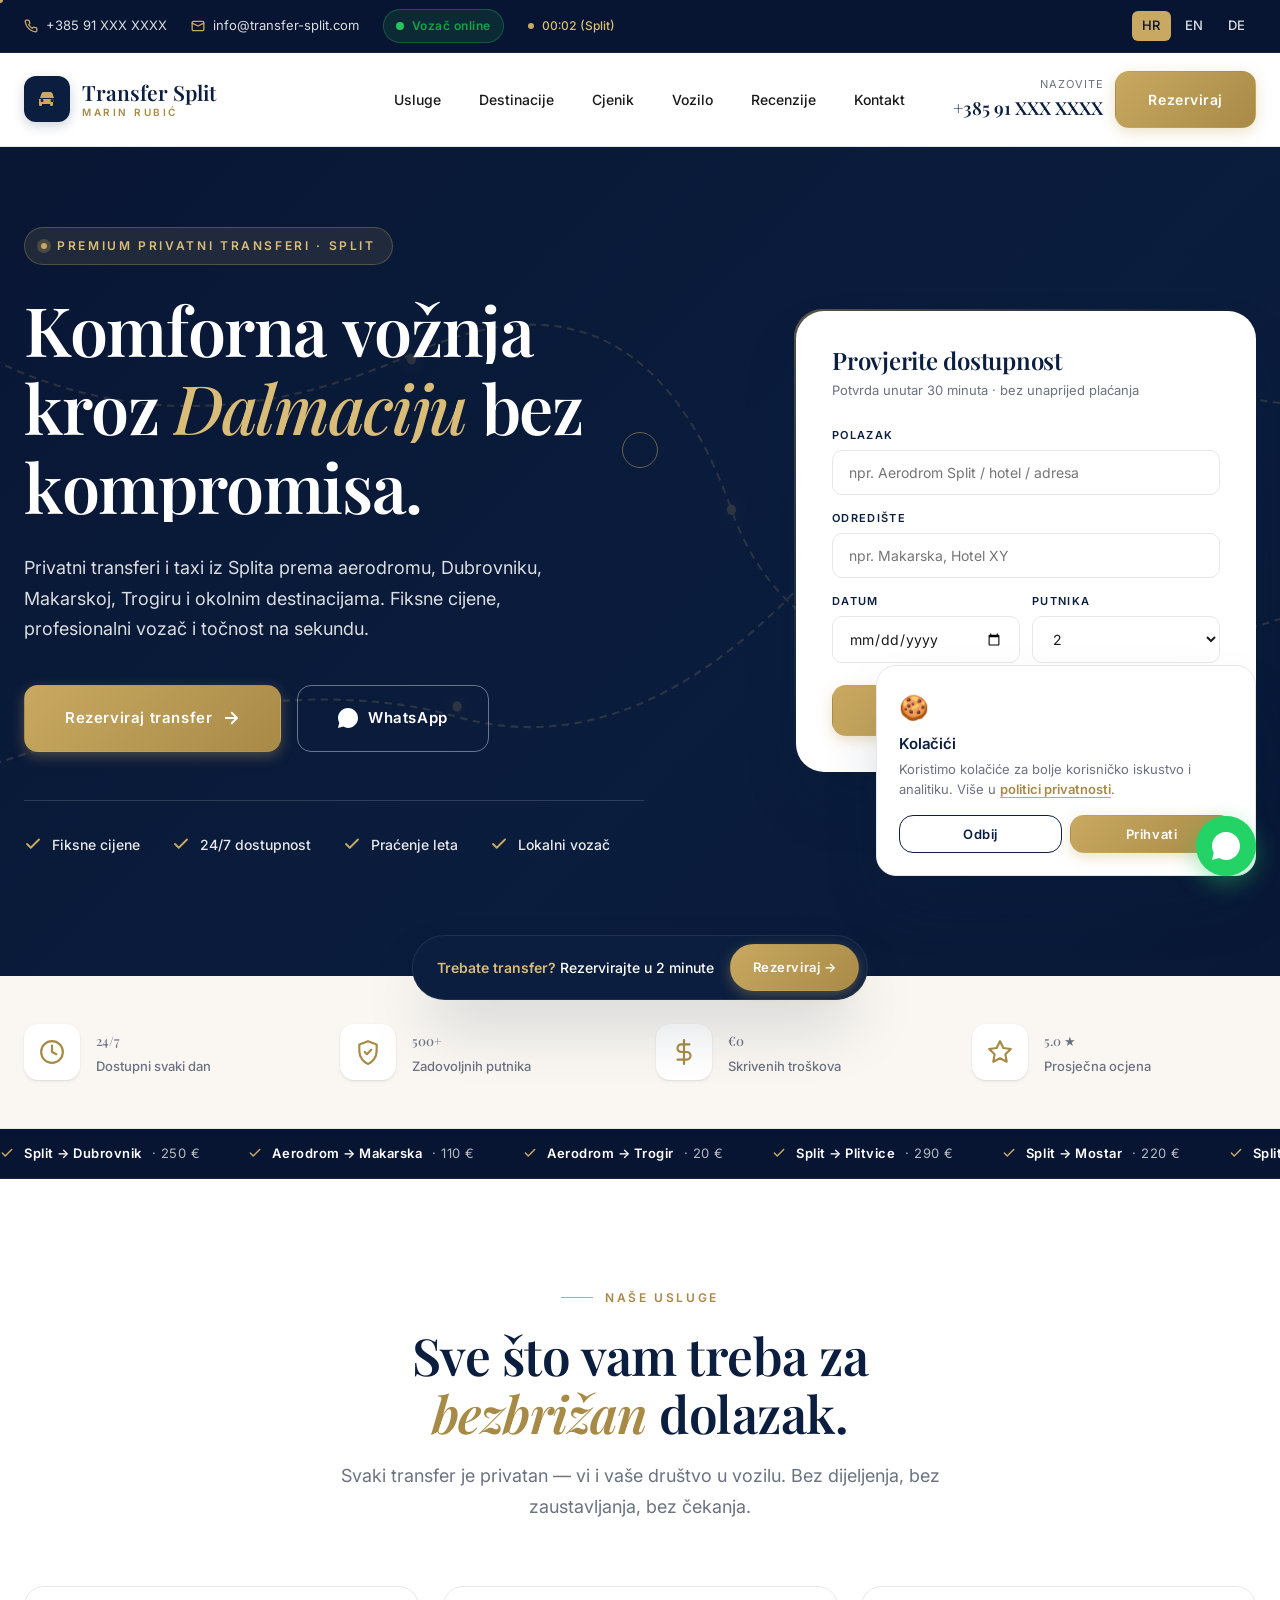
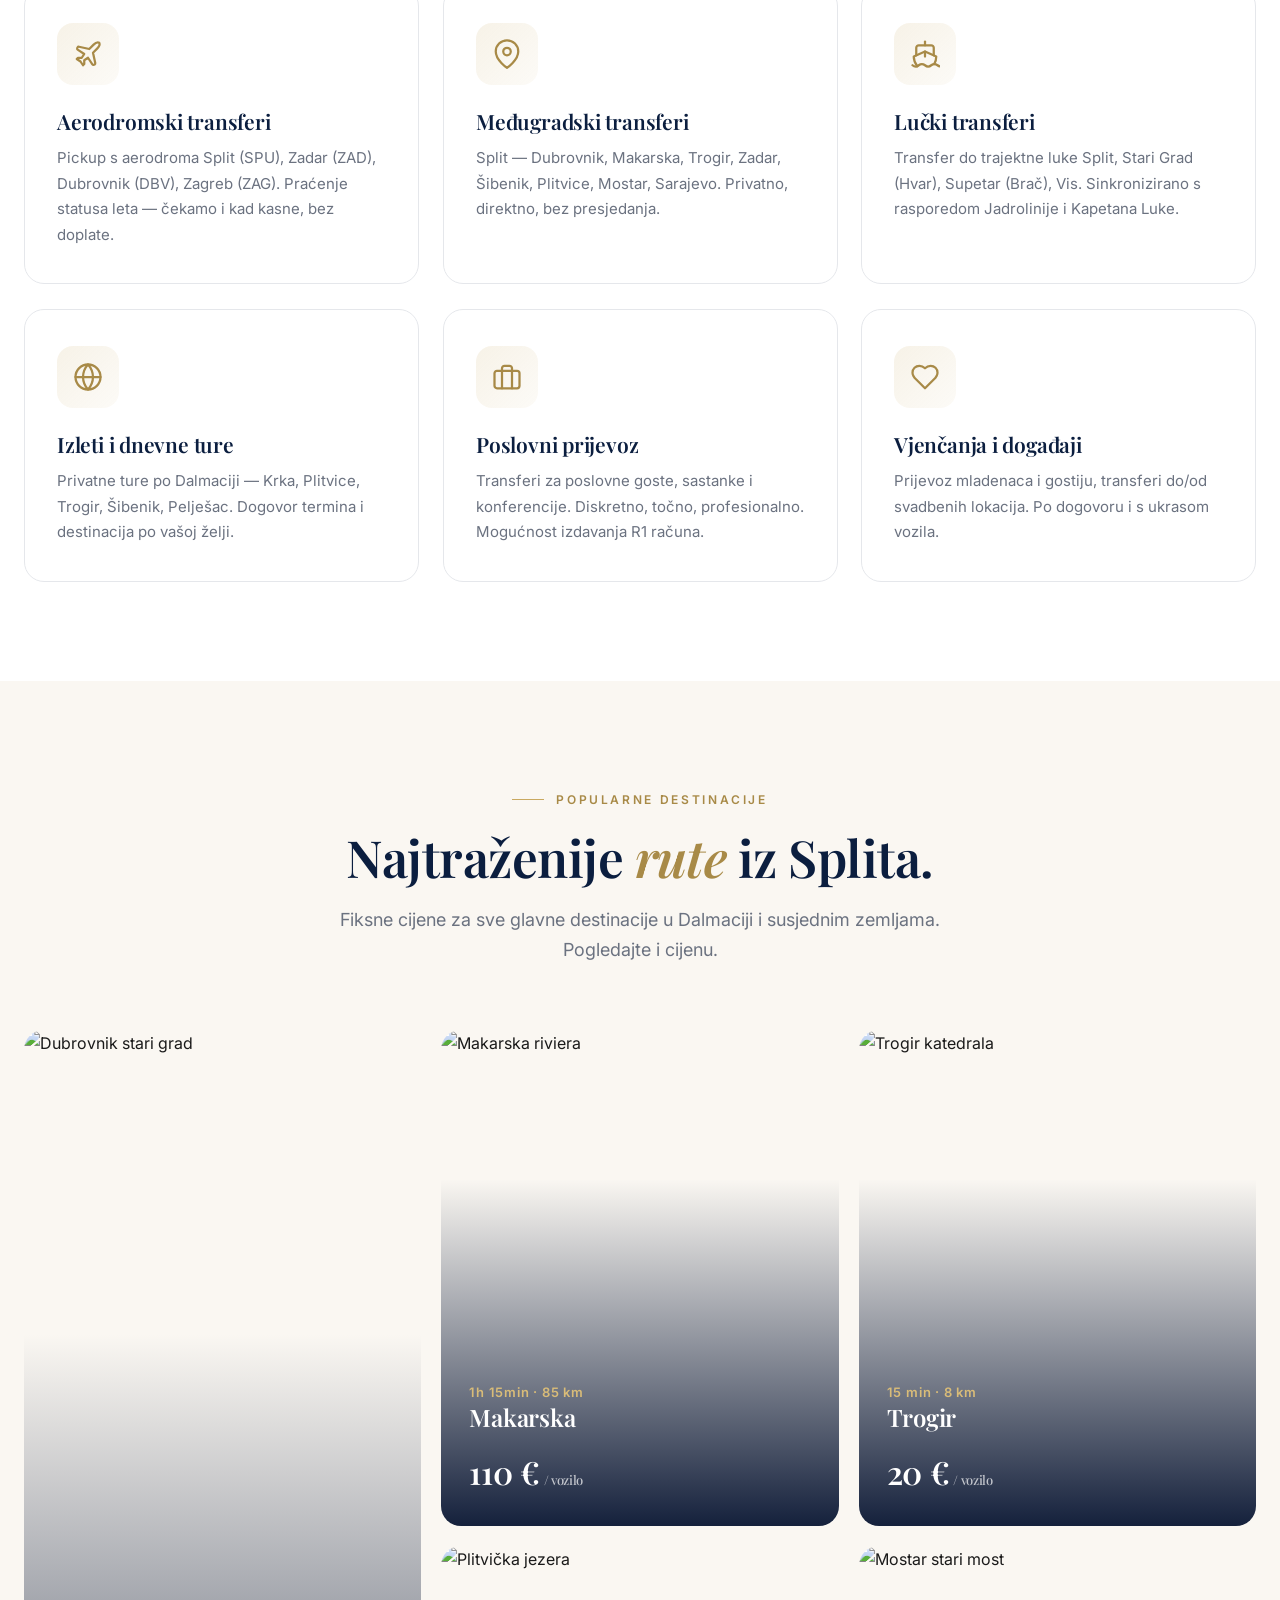
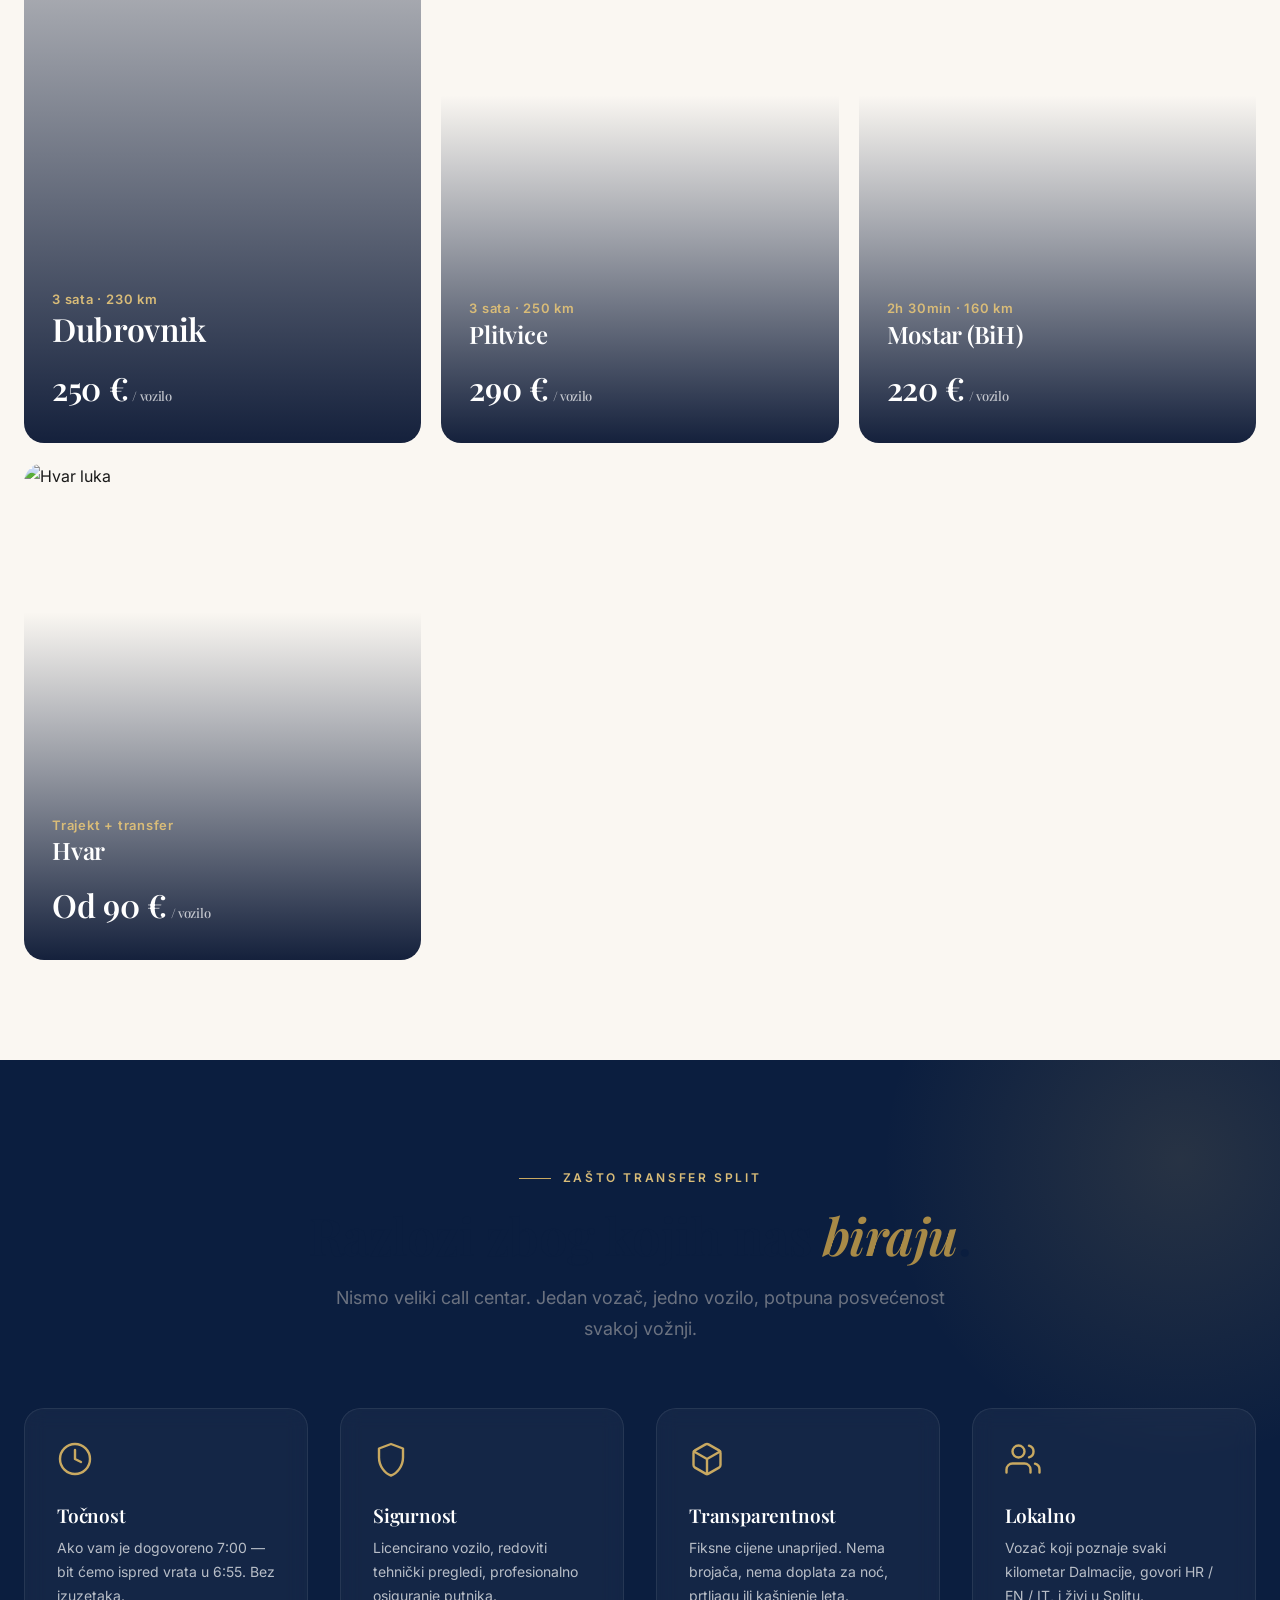
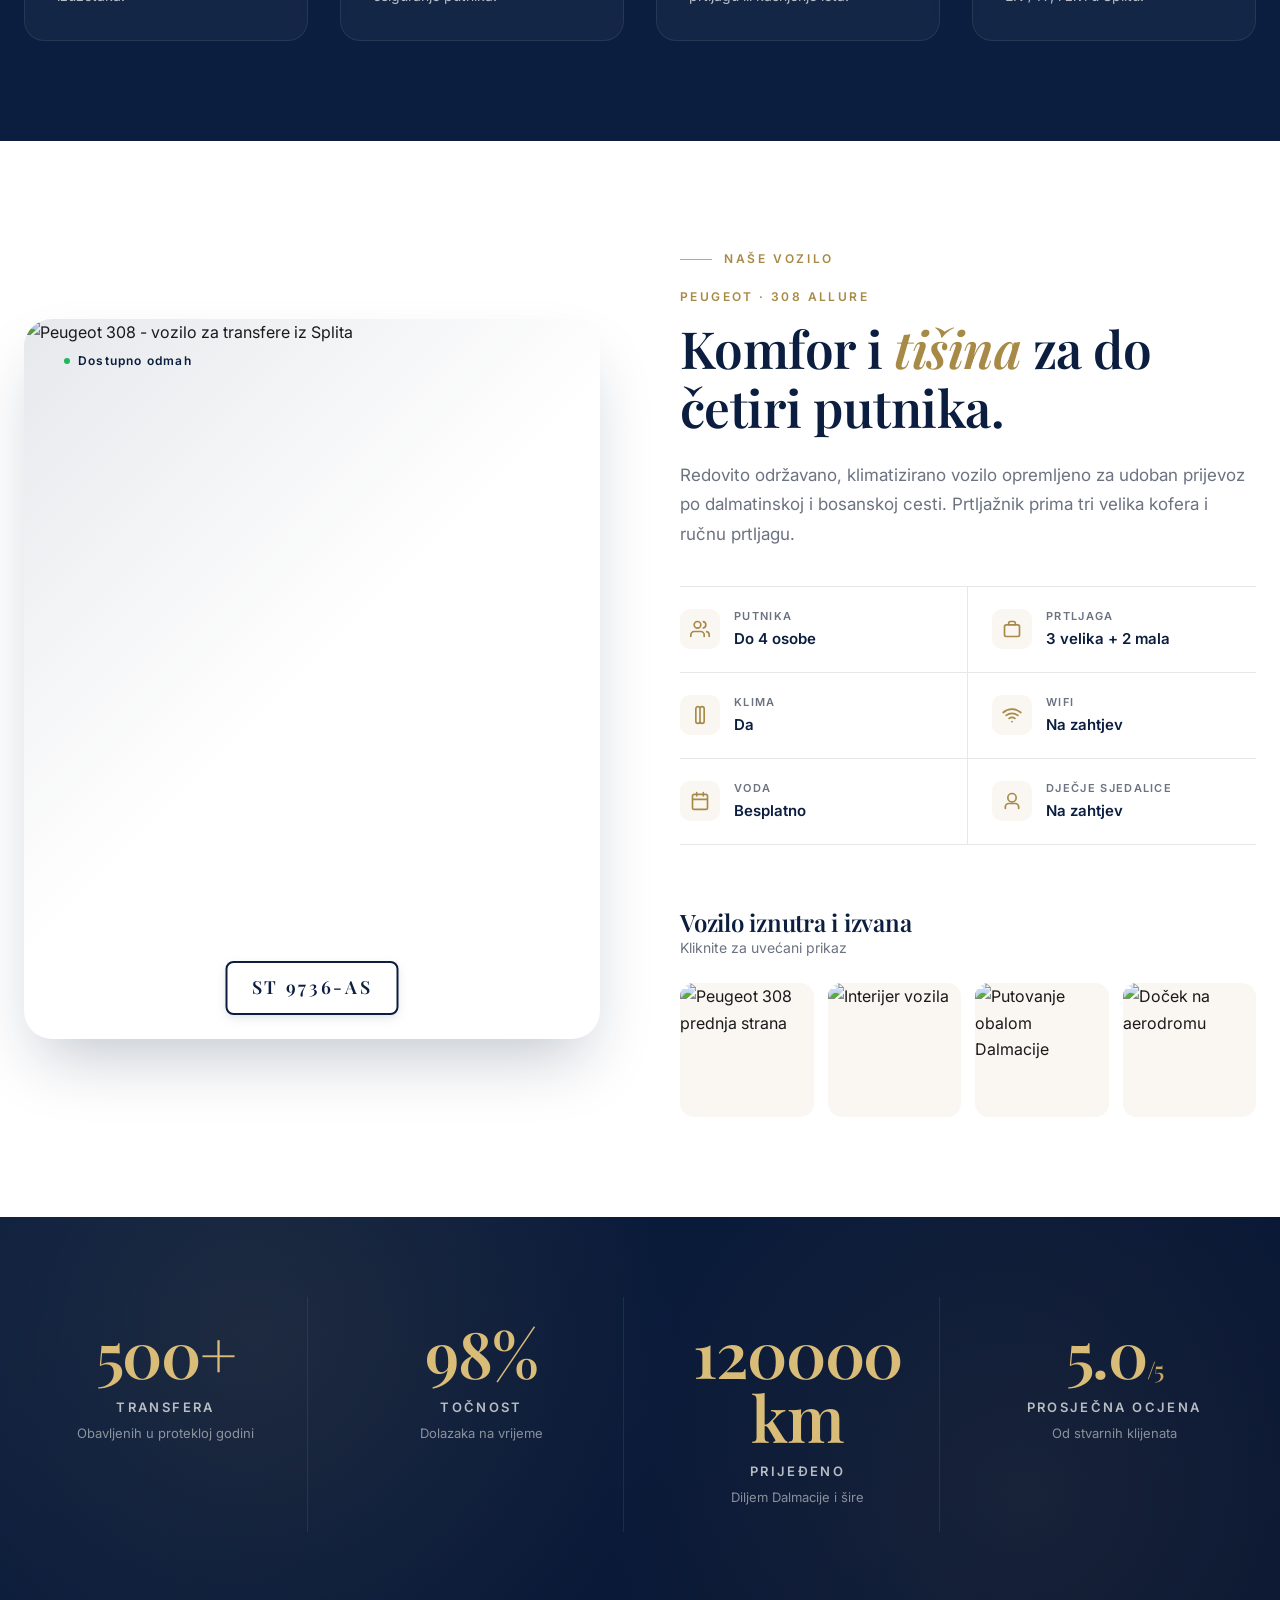
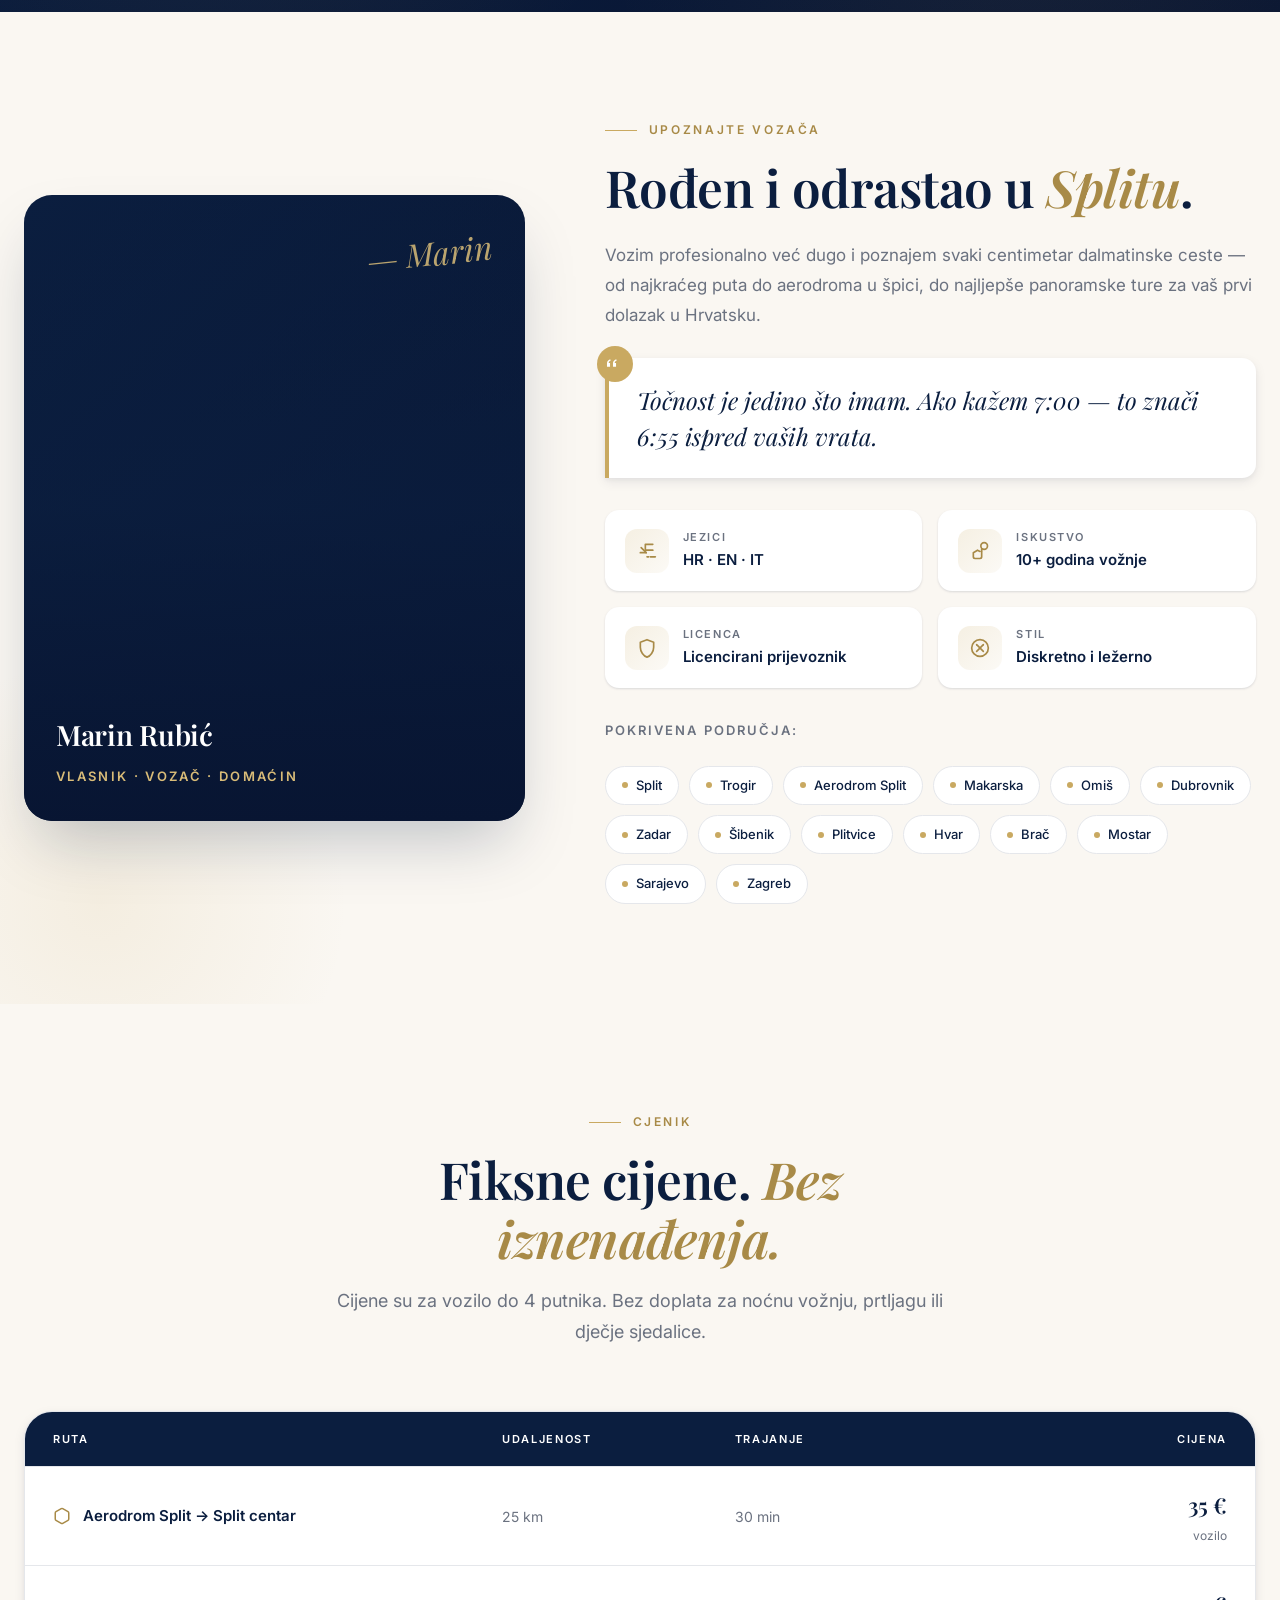
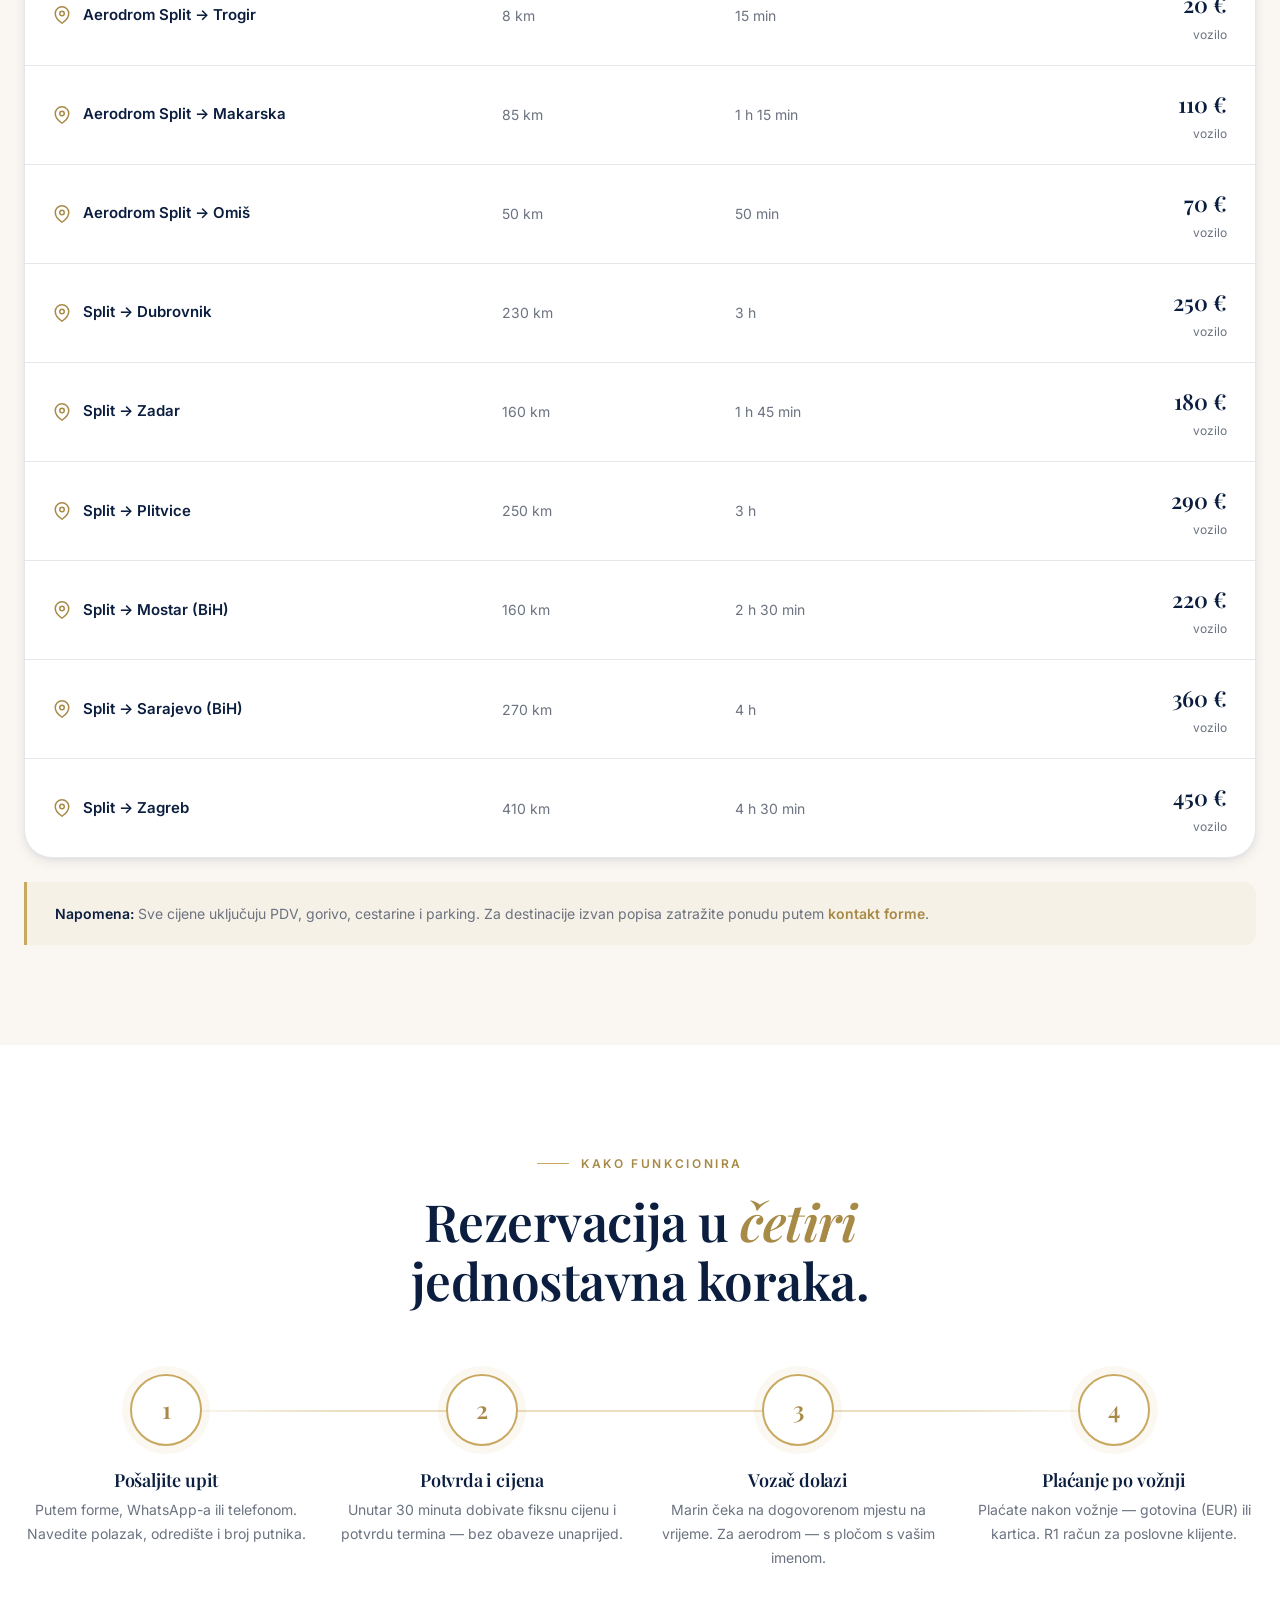
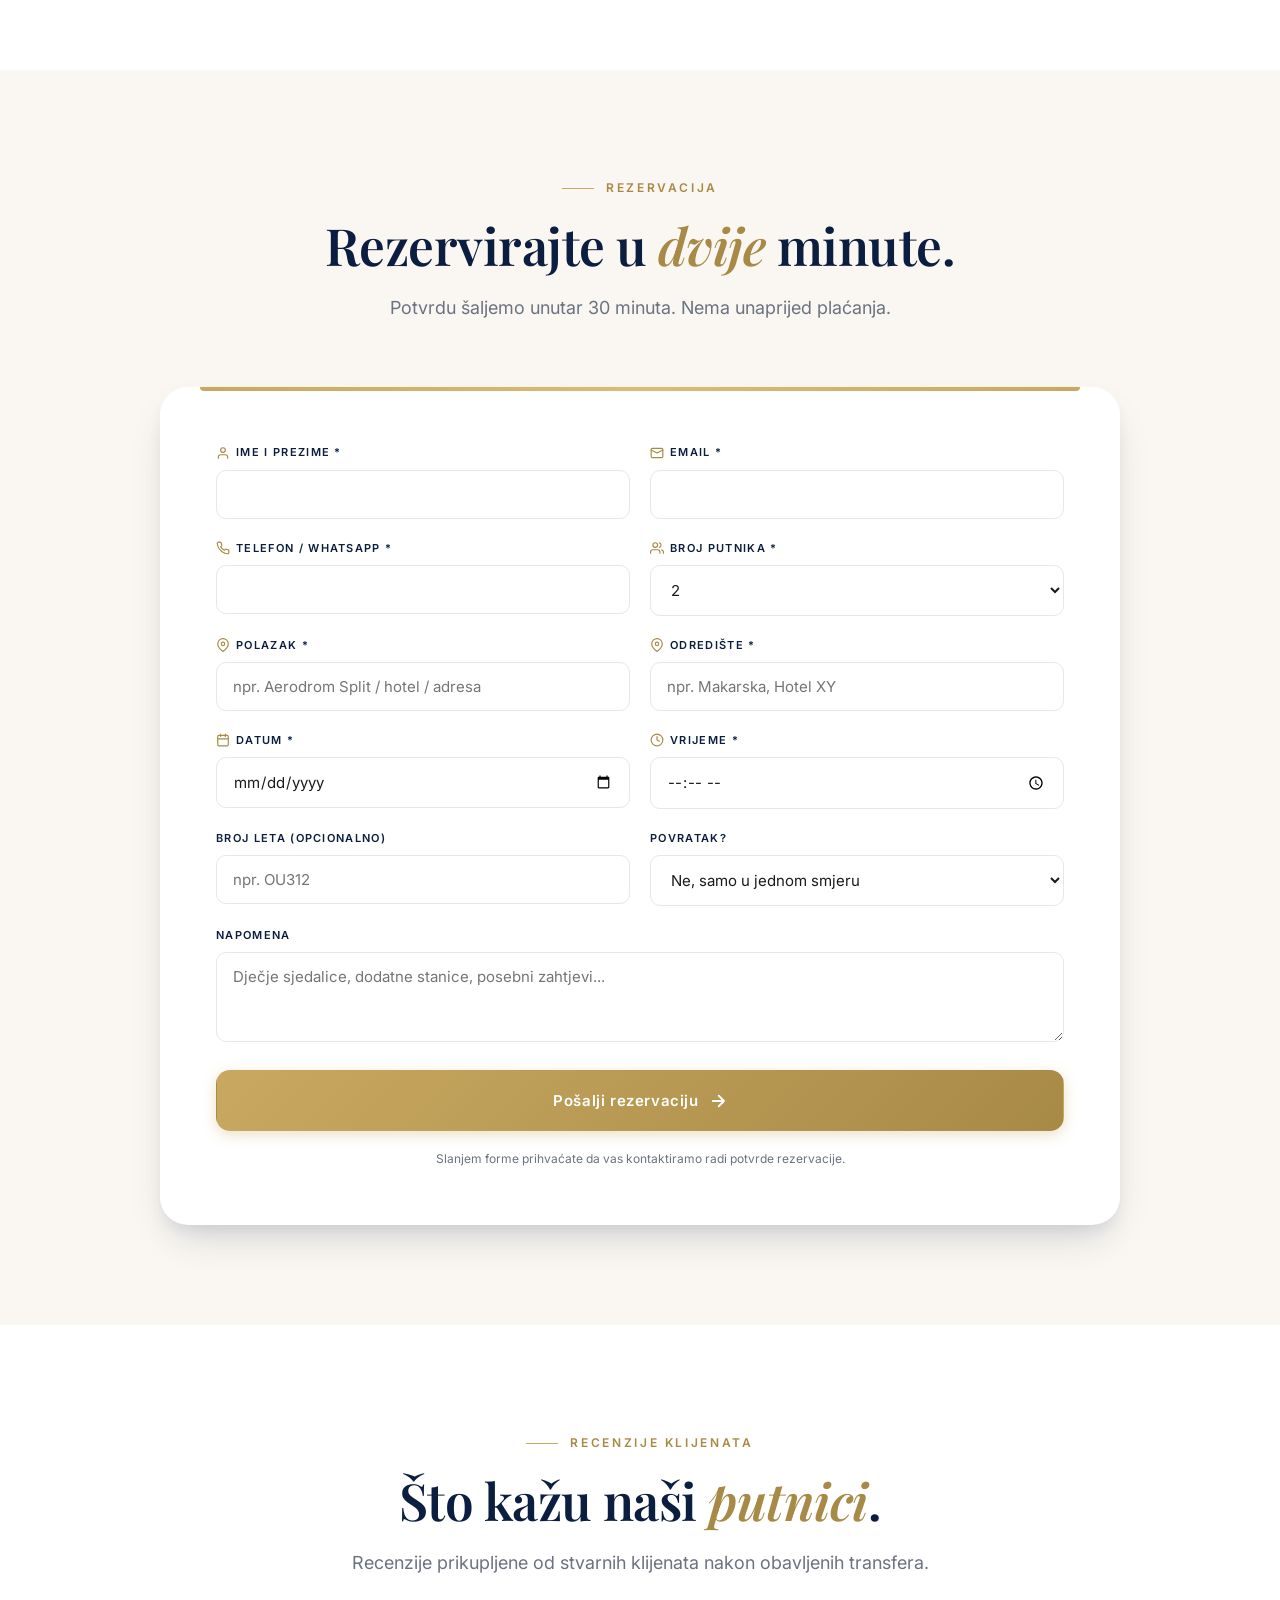
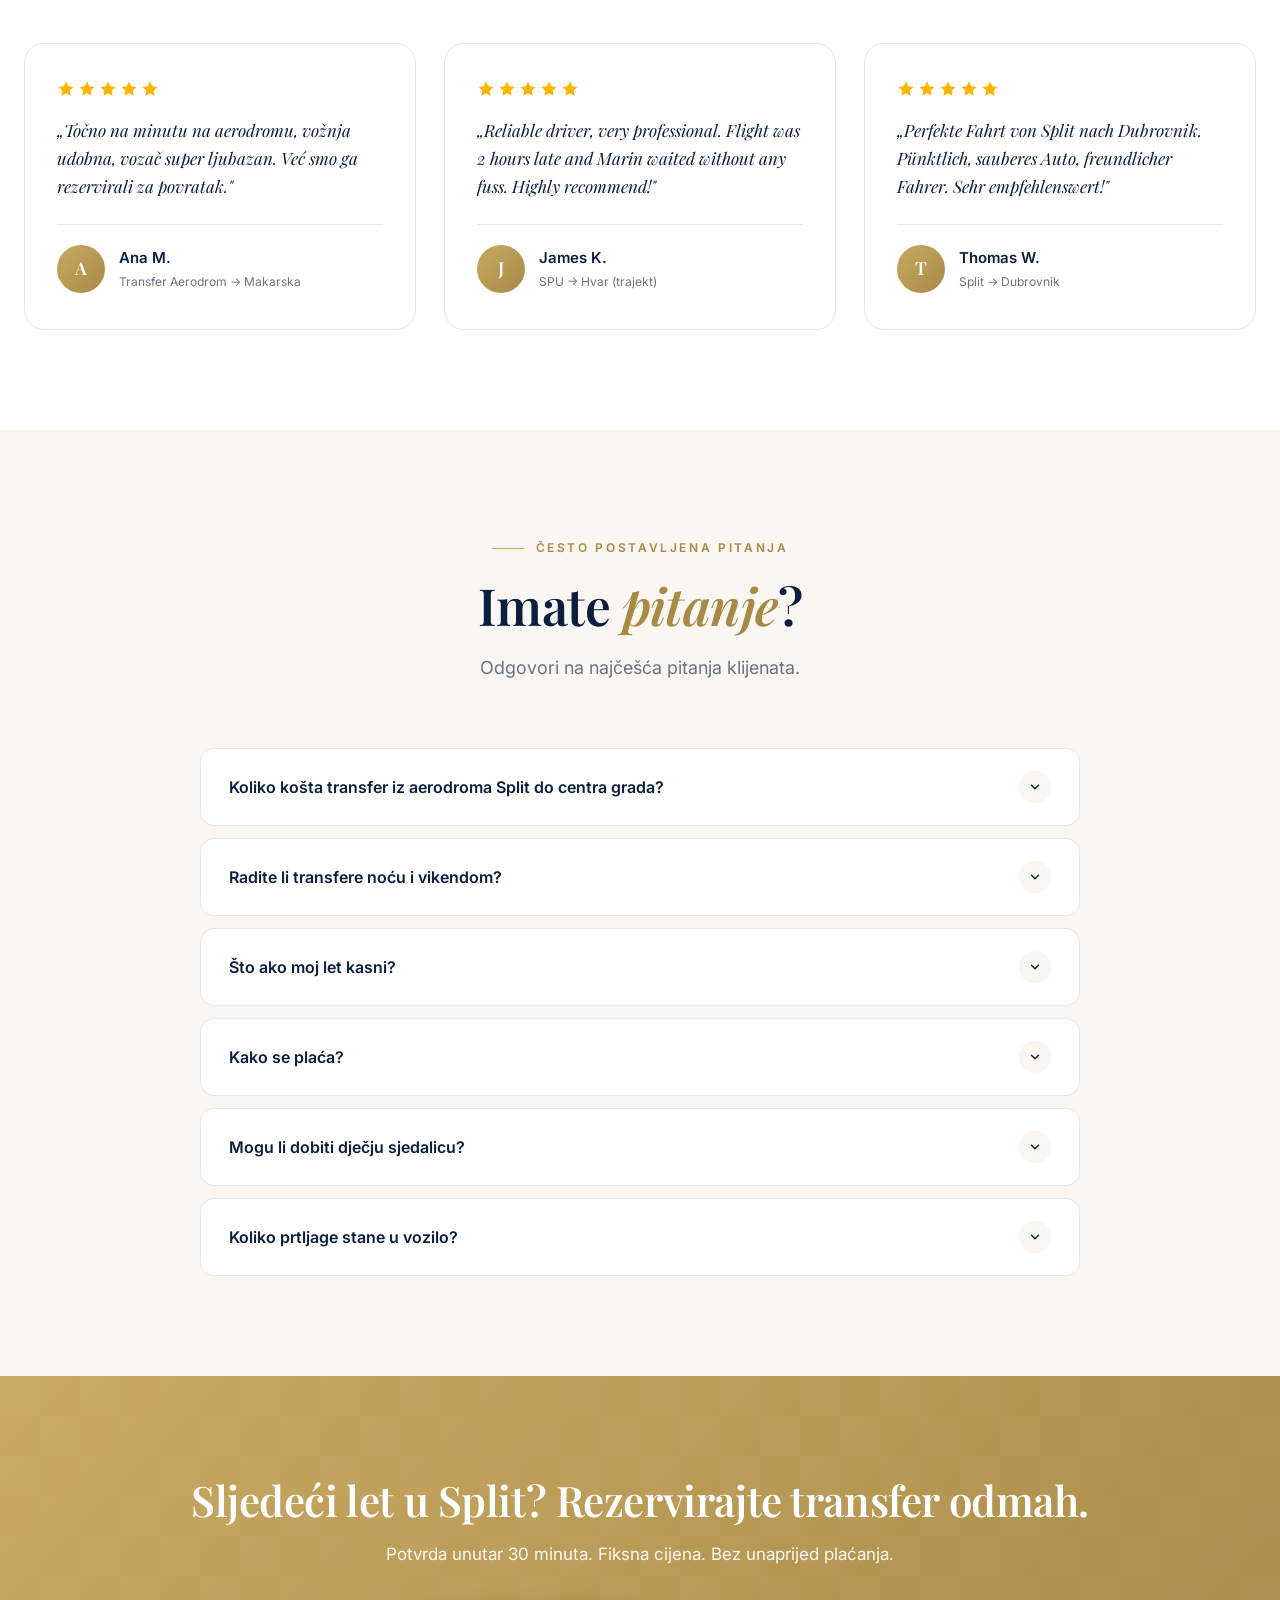
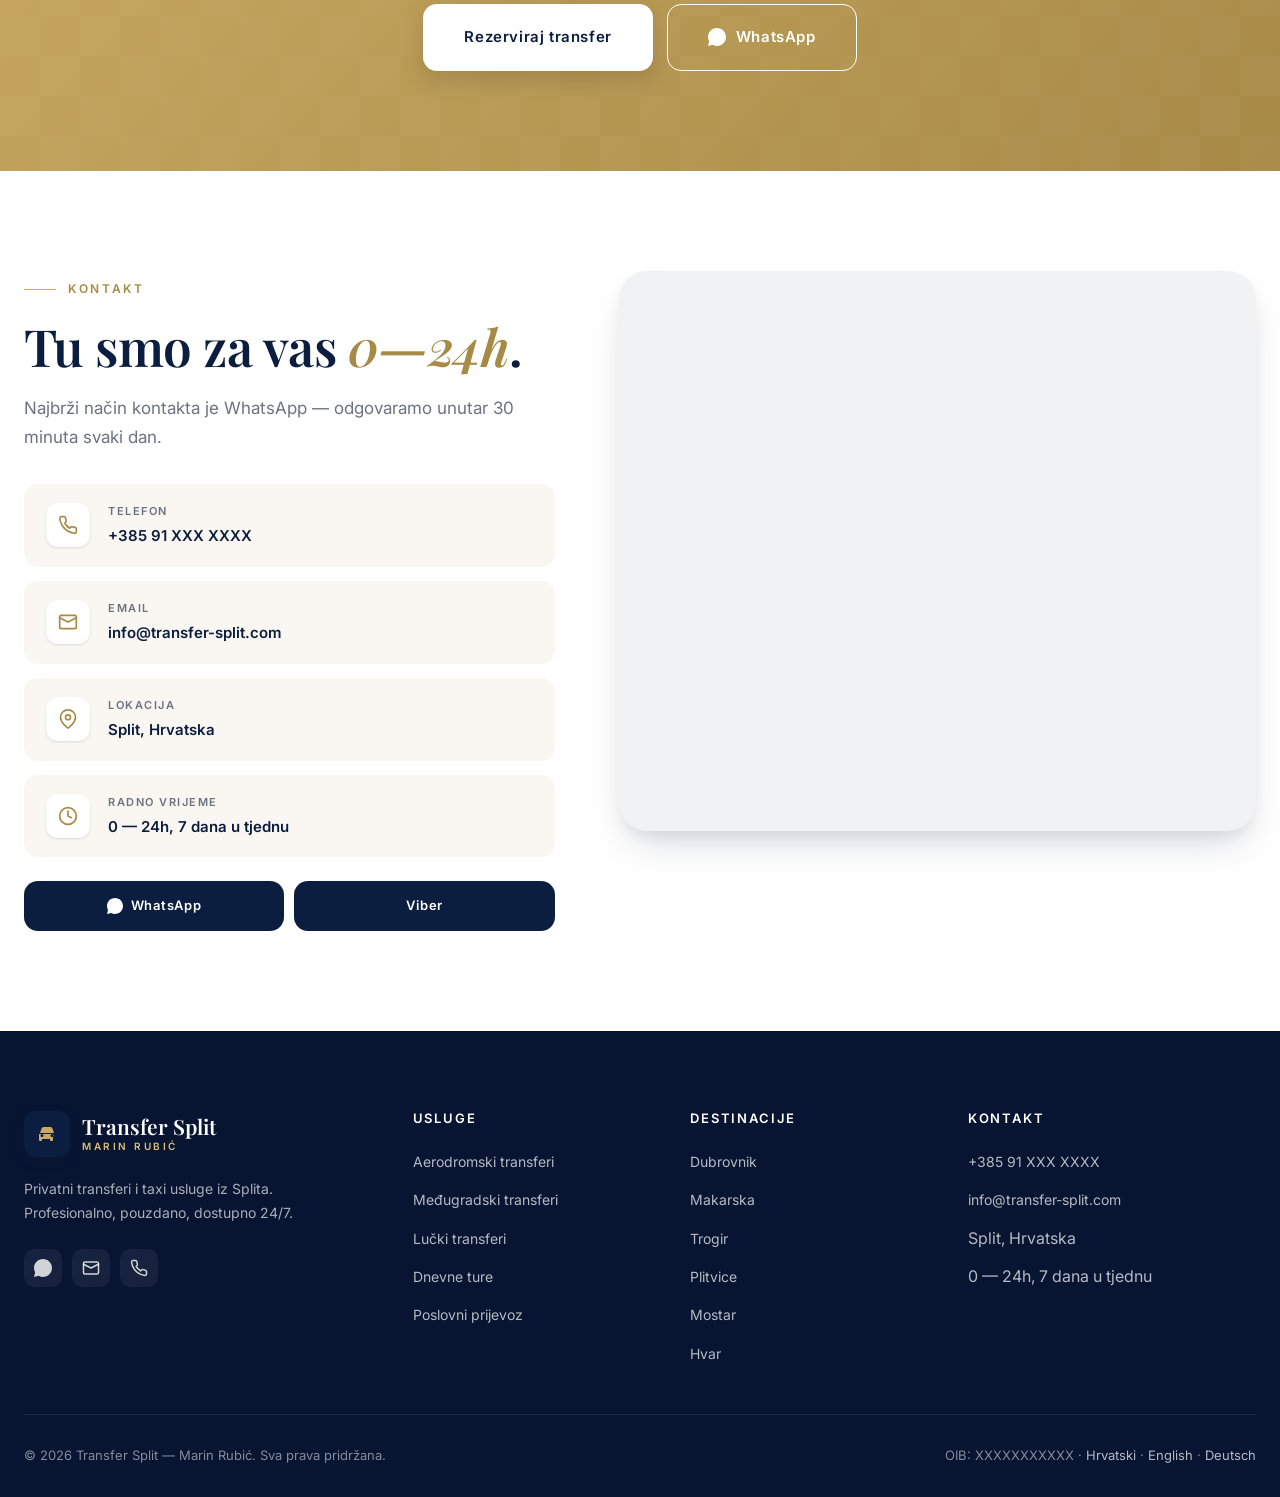
==== commit 36bf1c20: "Clean up duplicate inline onsubmit handlers - JS handler is canonical" ====
--- a/index.html
+++ b/index.html
@@ -193,7 +193,7 @@
     </div>
 
     <!-- HERO BOOKING CARD -->
-    <form class="booking-card" action="#rezervacija" onsubmit="document.getElementById('hf-pickup').value=this.pickup.value;document.getElementById('hf-dropoff').value=this.dropoff.value;document.getElementById('hf-date').value=this.date.value;document.getElementById('hf-passengers').value=this.passengers.value;document.getElementById('hero-booking-form-submit').click();return false;">
+    <form class="booking-card" action="#rezervacija">
       <h2 class="booking-card__title">Provjerite dostupnost</h2>
       <p class="booking-card__sub">Potvrda unutar 30 minuta · bez unaprijed plaćanja</p>
 
